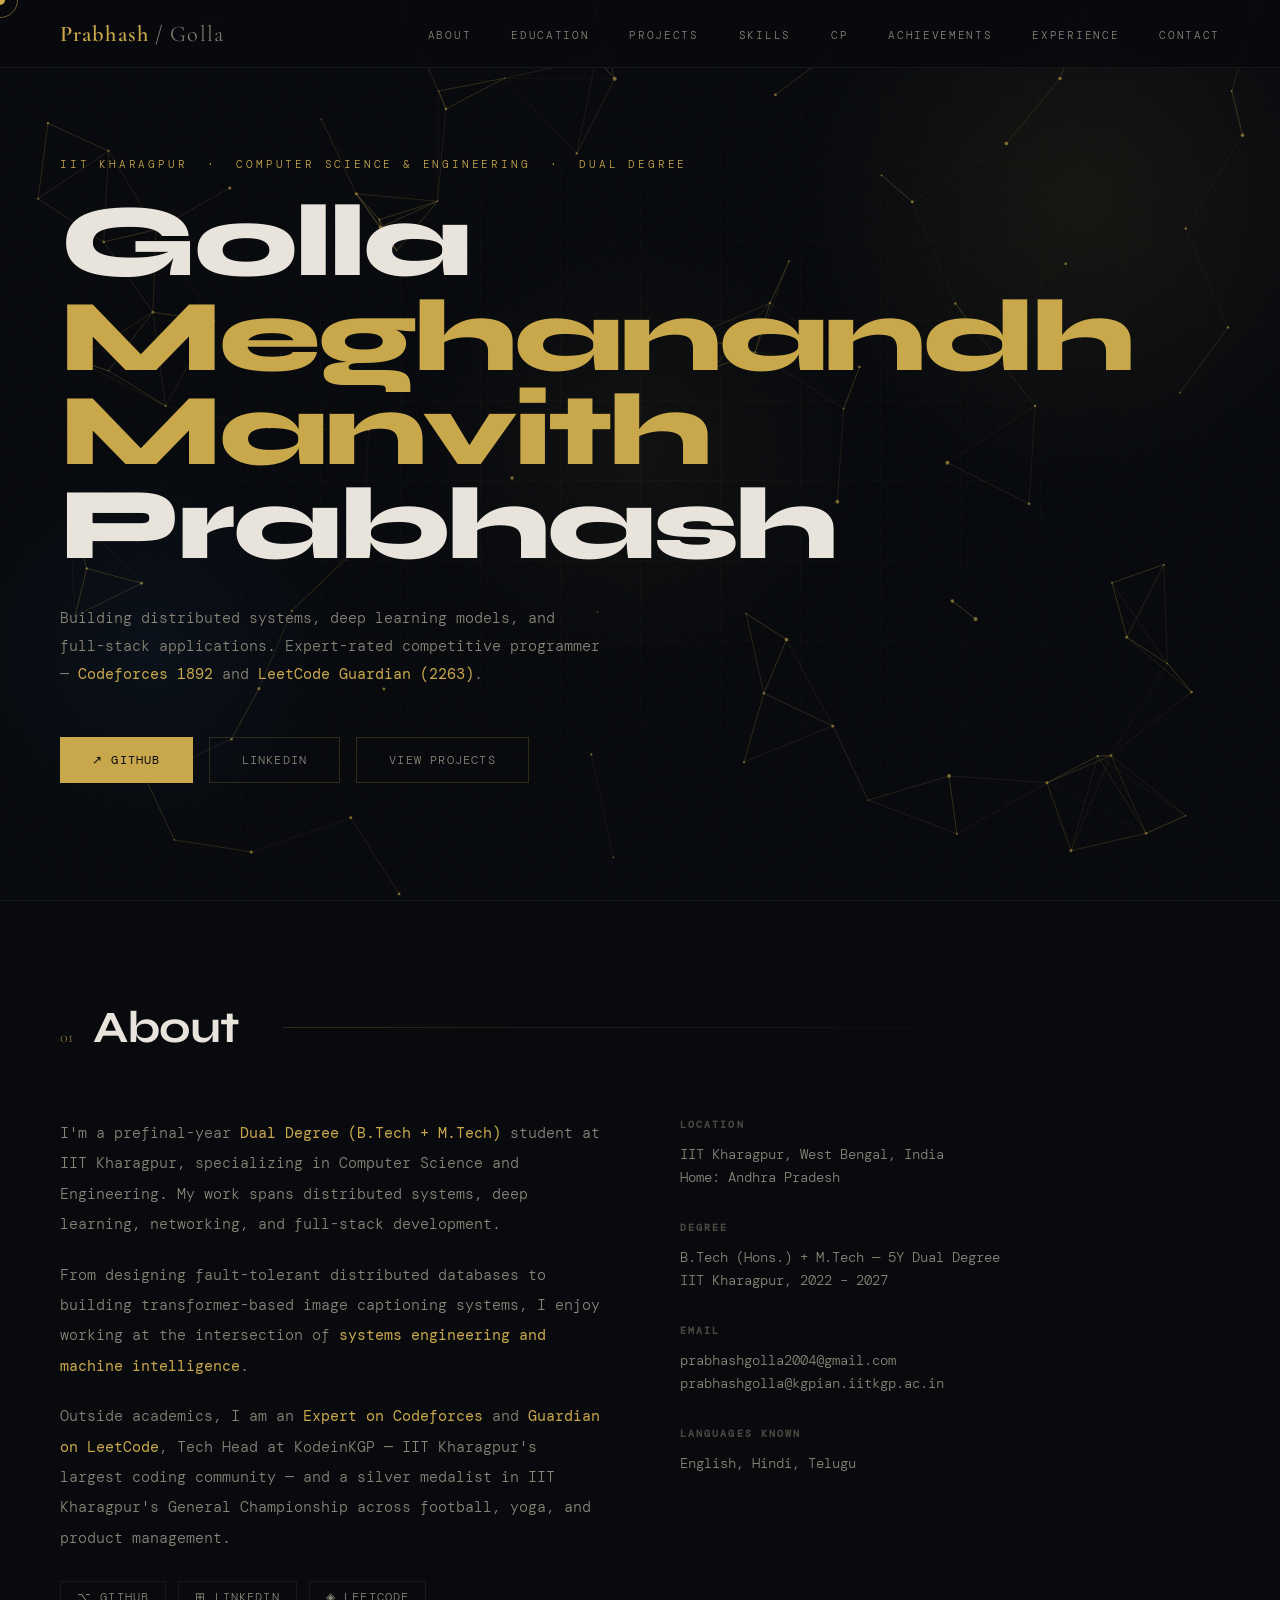
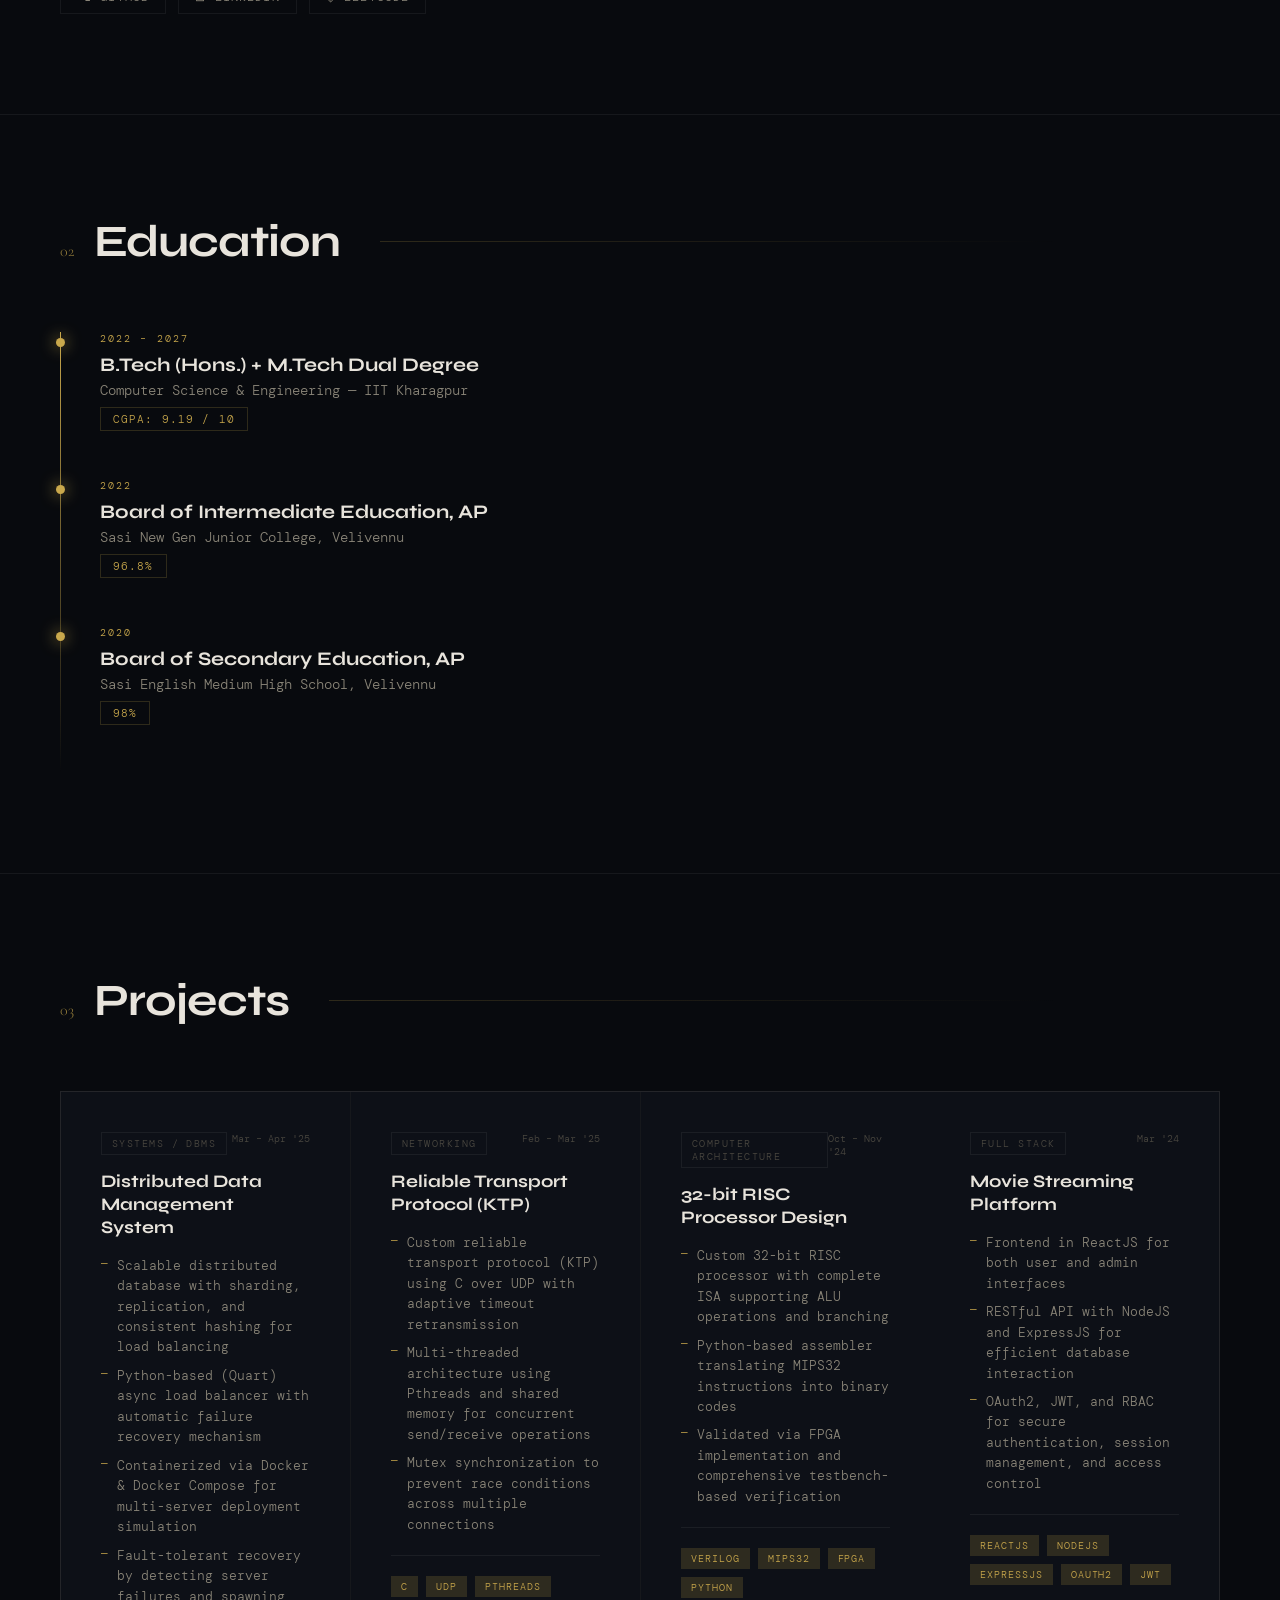
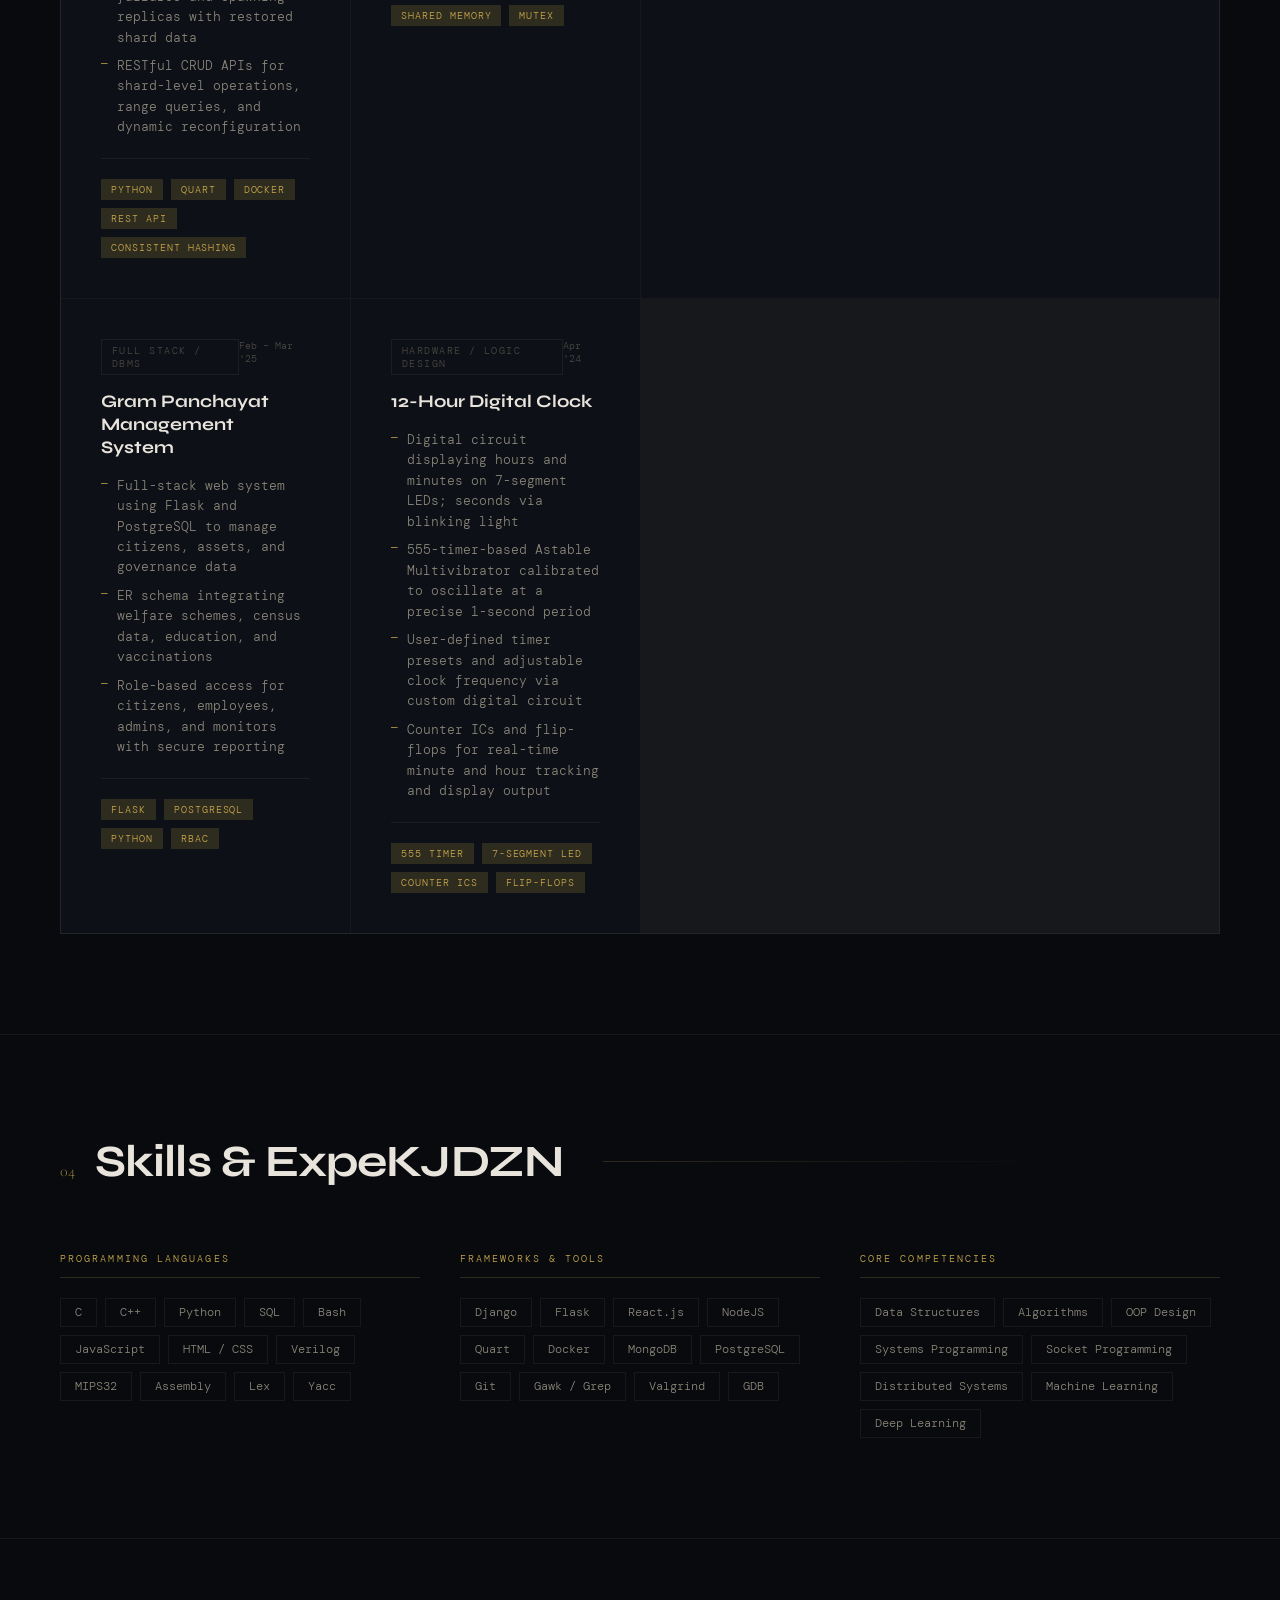
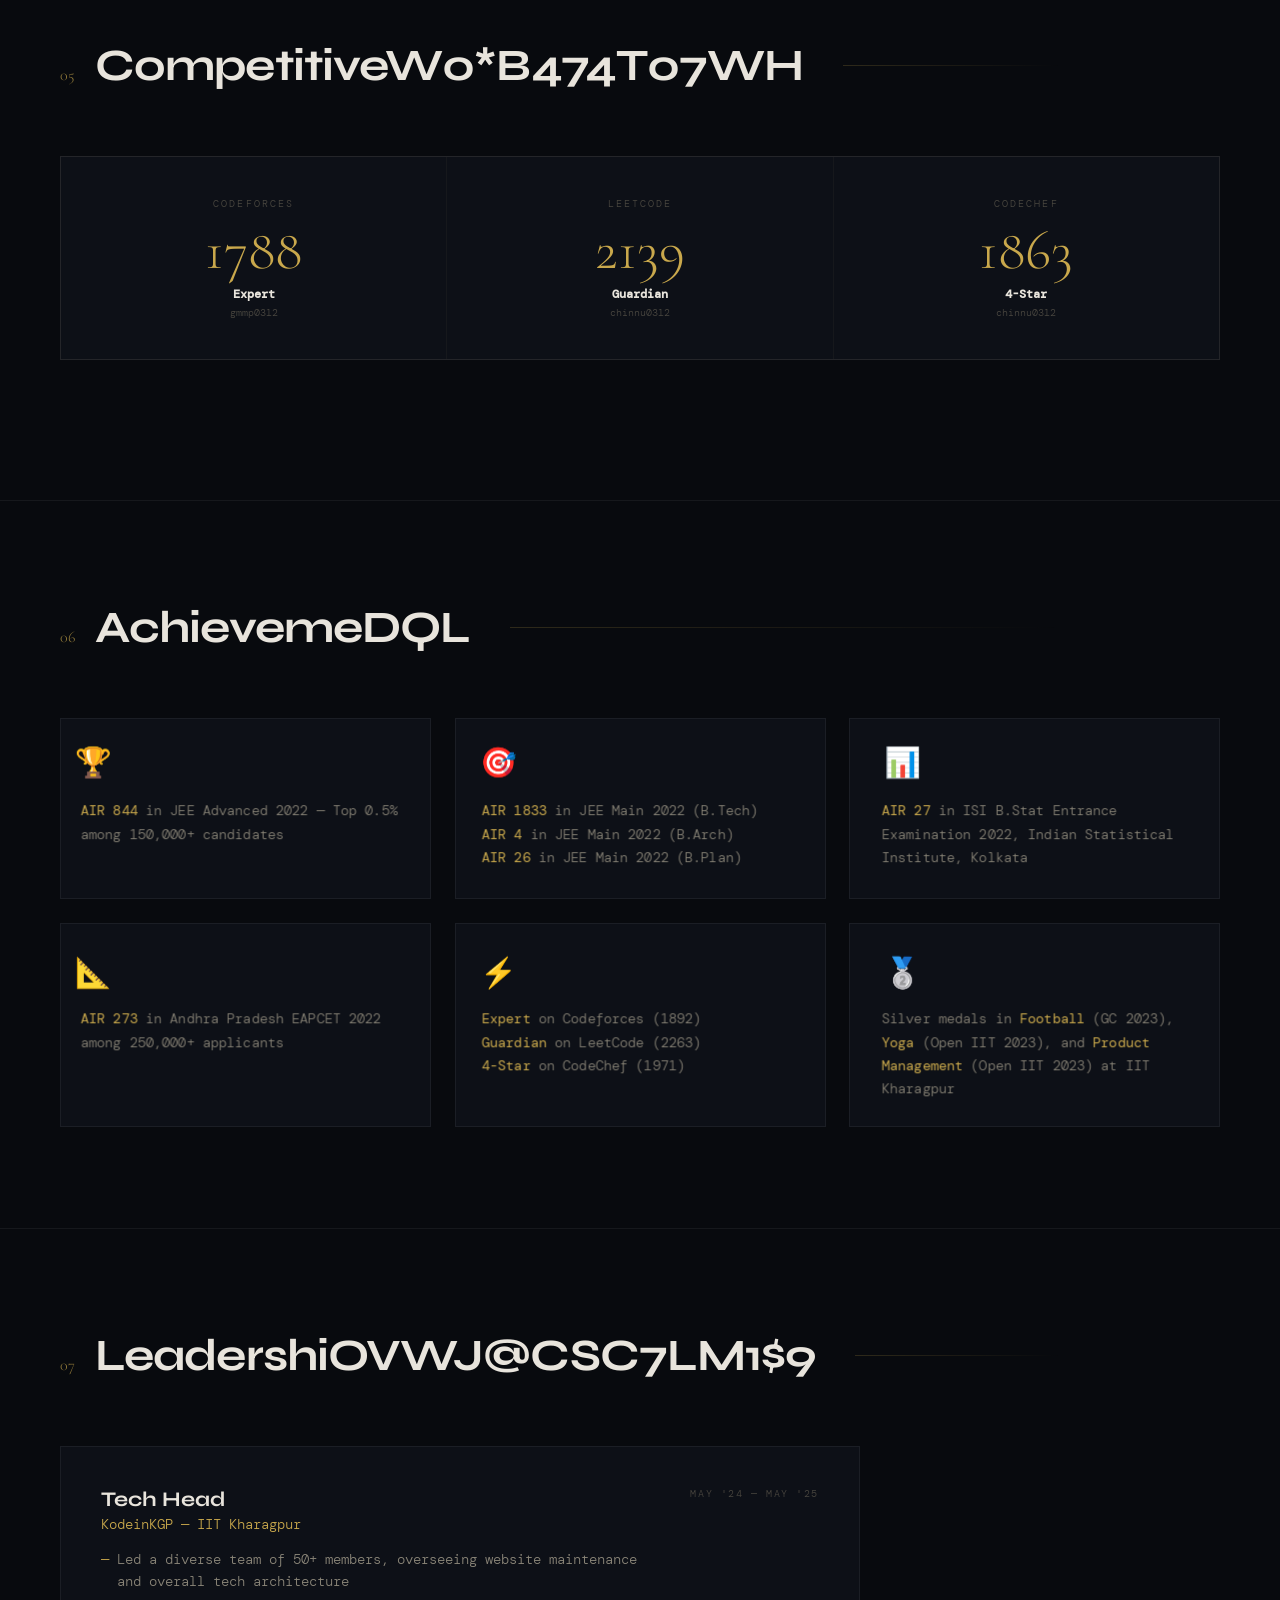
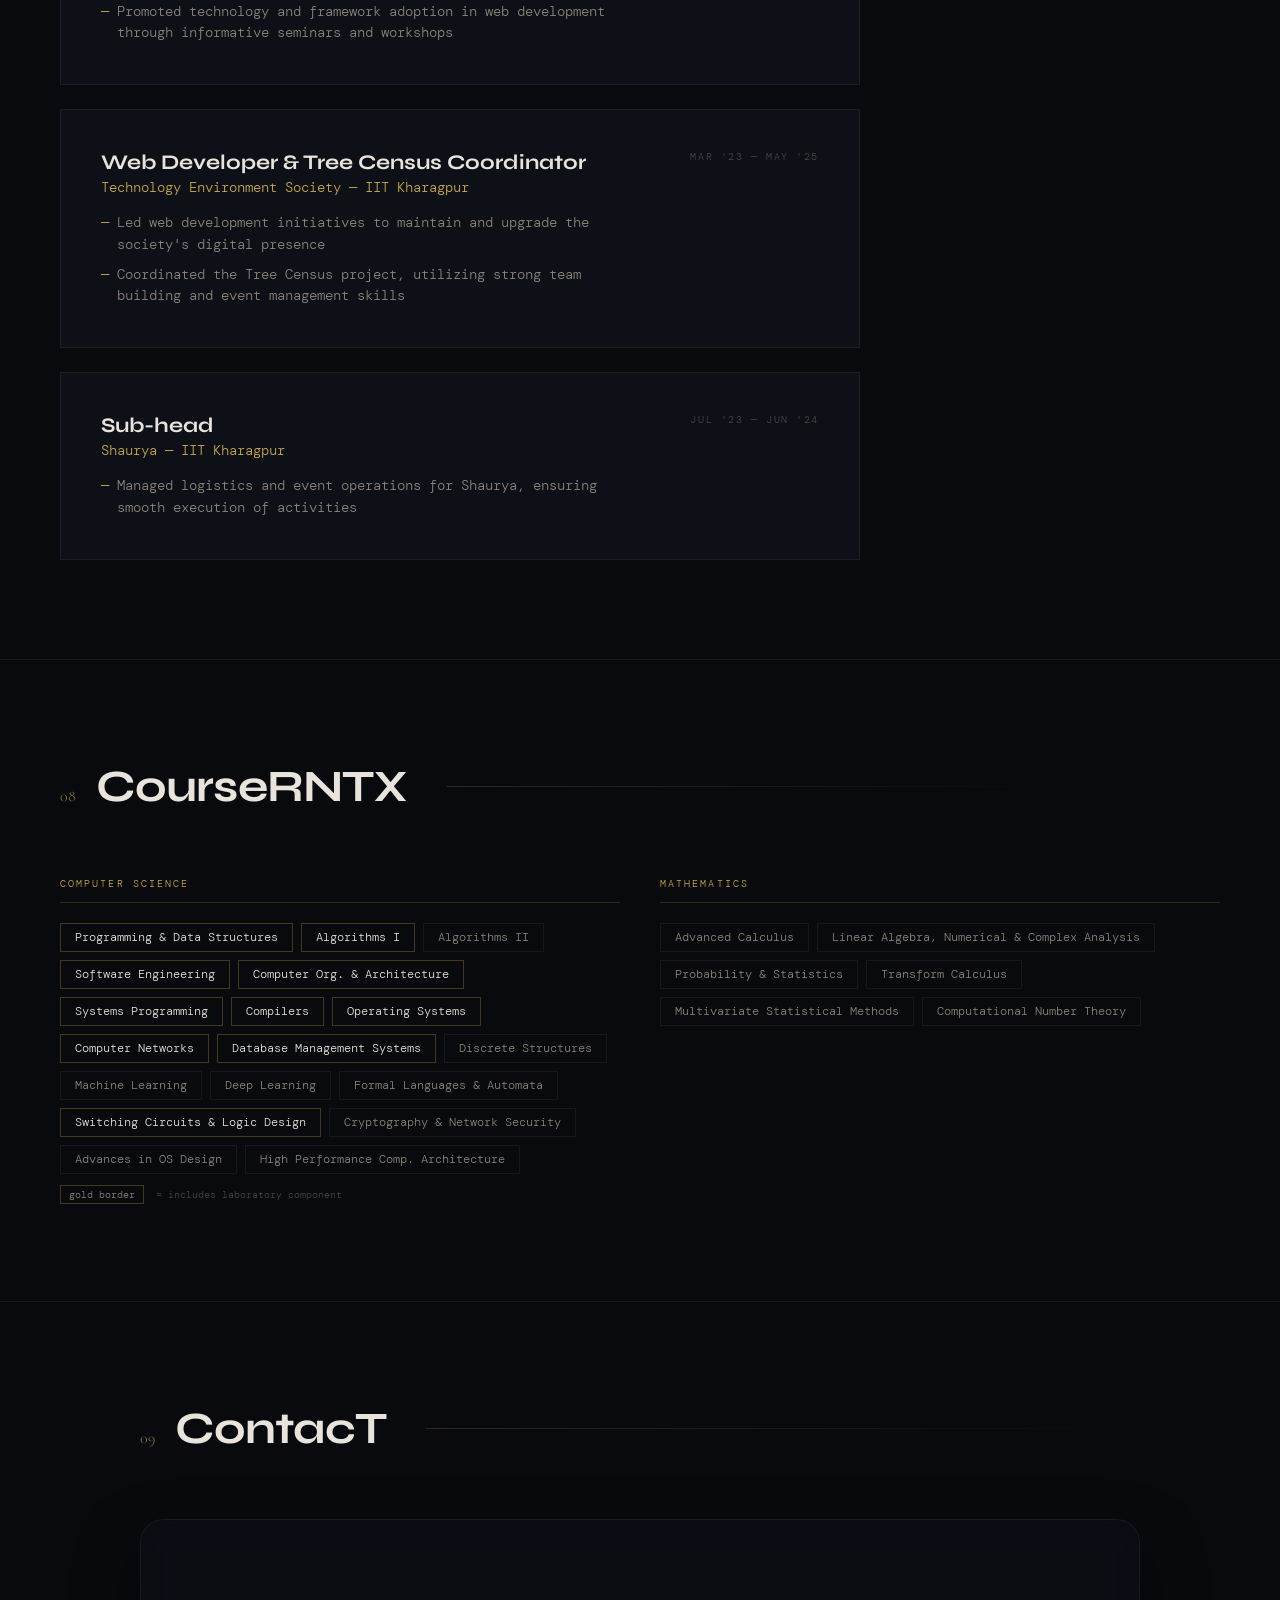
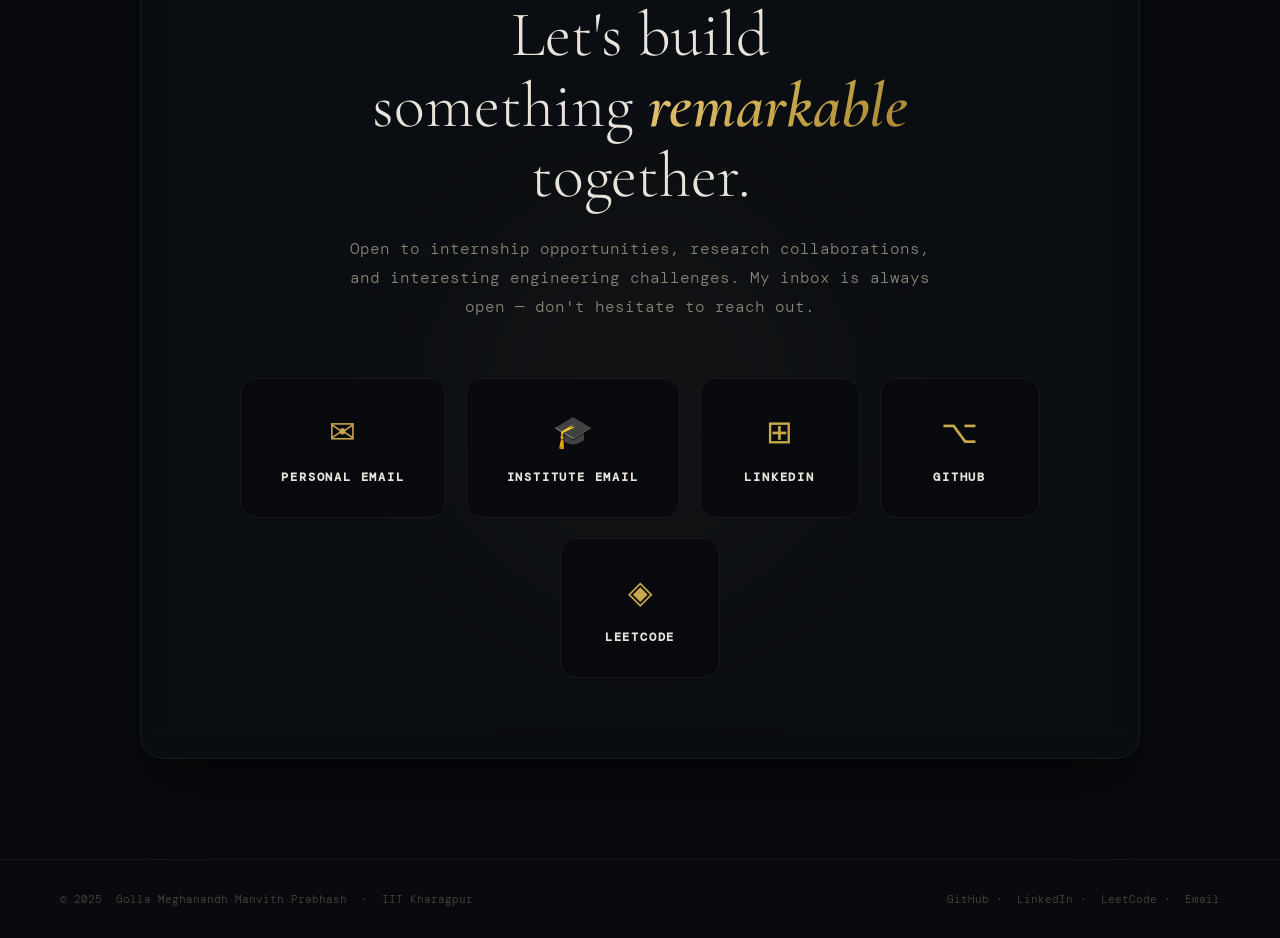
==== index.html @ d8c446eb "Added Some Features" ====
<!DOCTYPE html>
<html lang="en">
<head>
<meta charset="UTF-8">
<meta name="viewport" content="width=device-width, initial-scale=1.0">
<title>Prabhash Golla — CS Engineer | IIT Kharagpur</title>
<link rel="preconnect" href="https://fonts.googleapis.com">
<link href="https://fonts.googleapis.com/css2?family=Cormorant+Garamond:ital,wght@0,300;0,400;0,600;1,300;1,400&family=DM+Mono:wght@300;400&family=Syne:wght@400;600;700;800&display=swap" rel="stylesheet">
<link rel="stylesheet" href="style.css">
</head>
<body>
<body>

<div id="loader">
  <div class="loader-content">
    <div class="loader-spinner"></div>
    <h1 class="loader-name">Prabhash <span class="loader-slash">/</span> Golla</h1>
    <div class="loader-status">
      <span>LOADING ASSETS</span>
      <div class="loader-bar"><div class="loader-progress"></div></div>
    </div>
  </div>
</div>

<canvas id="network-canvas"></canvas>
<div class="cursor" id="cursor"></div>
<div class="cursor-ring" id="cursorRing"></div>
<div class="mouse-spotlight" id="mouseSpotlight"></div>

<nav id="navbar">
  <a href="#hero" class="nav-logo">Prabhash<span> / Golla</span></a>
  <button class="hamburger" id="hamburger" aria-label="Menu">
    <span class="hamburger-line"></span>
    <span class="hamburger-line"></span>
    <span class="hamburger-line"></span>
  </button>
  <ul class="nav-links" id="navLinks">
    <li><a href="#about">About</a></li>
    <li><a href="#education">Education</a></li>
    <li><a href="#projects">Projects</a></li>
    <li><a href="#skills">Skills</a></li>
    <li><a href="#competitive">CP</a></li>
    <li><a href="#achievements">Achievements</a></li>
    <li><a href="#experience">Experience</a></li>
    <li><a href="#contact">Contact</a></li>
  </ul>
</nav>

<section id="hero">
  <div class="hero-grid"></div>
  <div class="hero-orb"></div>
  <div class="hero-orb2"></div>
  <p class="hero-eyebrow">IIT Kharagpur &nbsp;·&nbsp; Computer Science &amp; Engineering &nbsp;·&nbsp; Dual Degree</p>
  <h2 class="hero-name">
    Golla<br>
    <span class="hl">Meghanandh Manvith</span><br>
    <span class="hp">Prabhash</span>
  </h2>
  <p class="hero-desc">
    Building distributed systems, deep learning models, and full-stack applications.
    Expert-rated competitive programmer — <strong>Codeforces 1892</strong> and
    <strong>LeetCode Guardian (2263)</strong>.
  </p>
  <div class="hero-actions">
    <a href="https://github.com/prabhash-golla" target="_blank" class="btn-primary magnetic-btn"><span>↗ GitHub</span></a>
    <a href="https://www.linkedin.com/in/golla-meghanandh-manvith-prabhash-b643b725a/" target="_blank" class="btn-ghost magnetic-btn">LinkedIn</a>
    <a href="#projects" class="btn-ghost magnetic-btn">View Projects</a>
  </div>
  </section>

<section id="about">
  <div class="section-header reveal">
    <span class="section-num">01</span>
    <h2 class="section-title">About</h2>
    <div class="section-line"></div>
  </div>
  <div class="about-grid">
    <div class="about-text reveal">
      <p>
        I'm a prefinal-year <strong>Dual Degree (B.Tech + M.Tech)</strong> student at IIT Kharagpur,
        specializing in Computer Science and Engineering. My work spans distributed systems,
        deep learning, networking, and full-stack development.
      </p>
      <p>
        From designing fault-tolerant distributed databases to building transformer-based image captioning
        systems, I enjoy working at the intersection of <strong>systems engineering and machine intelligence</strong>.
      </p>
      <p>
        Outside academics, I am an <strong>Expert on Codeforces</strong> and <strong>Guardian on LeetCode</strong>,
        Tech Head at KodeinKGP — IIT Kharagpur's largest coding community — and a silver medalist in
        IIT Kharagpur's General Championship across football, yoga, and product management.
      </p>
      <div class="social-links">
        <a href="https://github.com/prabhash-golla" target="_blank" class="social-link magnetic-btn">⌥ GitHub</a>
        <a href="https://www.linkedin.com/in/golla-meghanandh-manvith-prabhash-b643b725a/" target="_blank" class="social-link magnetic-btn">⊞ LinkedIn</a>
        <a href="https://leetcode.com/chinnu0312" target="_blank" class="social-link magnetic-btn">◈ LeetCode</a>
      </div>
    </div>
    <div class="about-details reveal d2">
      <div class="detail-group">
        <h4>Location</h4>
        <p>IIT Kharagpur, West Bengal, India</p>
        <p>Home: Andhra Pradesh</p>
      </div>
      <div class="detail-group">
        <h4>Degree</h4>
        <p>B.Tech (Hons.) + M.Tech — 5Y Dual Degree</p>
        <p>IIT Kharagpur, 2022 – 2027</p>
      </div>
      <div class="detail-group">
        <h4>Email</h4>
        <a href="mailto:prabhashgolla2004@gmail.com">prabhashgolla2004@gmail.com</a>
        <a href="mailto:prabhashgolla@kgpian.iitkgp.ac.in">prabhashgolla@kgpian.iitkgp.ac.in</a>
      </div>
      <div class="detail-group">
        <h4>Languages Known</h4>
        <p>English, Hindi, Telugu</p>
      </div>
    </div>
  </div>
</section>

<section id="education">
  <div class="section-header reveal">
    <span class="section-num">02</span>
    <h2 class="section-title">Education</h2>
    <div class="section-line"></div>
  </div>
  <div class="edu-timeline">
    <div class="edu-item reveal">
      <div class="edu-year">2022 – 2027</div>
      <div class="edu-degree">B.Tech (Hons.) + M.Tech Dual Degree</div>
      <div class="edu-inst">Computer Science &amp; Engineering — IIT Kharagpur</div>
      <span class="edu-score">CGPA: 9.19 / 10</span>
    </div>
    <div class="edu-item reveal d1">
      <div class="edu-year">2022</div>
      <div class="edu-degree">Board of Intermediate Education, AP</div>
      <div class="edu-inst">Sasi New Gen Junior College, Velivennu</div>
      <span class="edu-score">96.8%</span>
    </div>
    <div class="edu-item reveal d2">
      <div class="edu-year">2020</div>
      <div class="edu-degree">Board of Secondary Education, AP</div>
      <div class="edu-inst">Sasi English Medium High School, Velivennu</div>
      <span class="edu-score">98%</span>
    </div>
  </div>
</section>

<section id="projects">
  <div class="section-header reveal">
    <span class="section-num">03</span>
    <h2 class="section-title">Projects</h2>
    <div class="section-line"></div>
  </div>
  <div class="projects-grid">

    <div class="project-card reveal tilt-card">
      <div class="project-meta">
        <span class="project-tag">Systems / DBMS</span>
        <span class="project-date">Mar – Apr '25</span>
      </div>
      <h3 class="project-title">Distributed Data Management System</h3>
      <ul class="project-bullets">
        <li>Scalable distributed database with sharding, replication, and consistent hashing for load balancing</li>
        <li>Python-based (Quart) async load balancer with automatic failure recovery mechanism</li>
        <li>Containerized via Docker &amp; Docker Compose for multi-server deployment simulation</li>
        <li>Fault-tolerant recovery by detecting server failures and spawning replicas with restored shard data</li>
        <li>RESTful CRUD APIs for shard-level operations, range queries, and dynamic reconfiguration</li>
      </ul>
      <div class="project-techs">
        <span class="tech-tag">Python</span><span class="tech-tag">Quart</span><span class="tech-tag">Docker</span><span class="tech-tag">REST API</span><span class="tech-tag">Consistent Hashing</span>
      </div>
    </div>

    <div class="project-card reveal d1 tilt-card">
      <div class="project-meta">
        <span class="project-tag">Networking</span>
        <span class="project-date">Feb – Mar '25</span>
      </div>
      <h3 class="project-title">Reliable Transport Protocol (KTP)</h3>
      <ul class="project-bullets">
        <li>Custom reliable transport protocol (KTP) using C over UDP with adaptive timeout retransmission</li>
        <li>Multi-threaded architecture using Pthreads and shared memory for concurrent send/receive operations</li>
        <li>Mutex synchronization to prevent race conditions across multiple connections</li>
      </ul>
      <div class="project-techs">
        <span class="tech-tag">C</span><span class="tech-tag">UDP</span><span class="tech-tag">Pthreads</span><span class="tech-tag">Shared Memory</span><span class="tech-tag">Mutex</span>
      </div>
    </div>

    <div class="project-card reveal d2 tilt-card">
      <div class="project-meta">
        <span class="project-tag">Computer Architecture</span>
        <span class="project-date">Oct – Nov '24</span>
      </div>
      <h3 class="project-title">32-bit RISC Processor Design</h3>
      <ul class="project-bullets">
        <li>Custom 32-bit RISC processor with complete ISA supporting ALU operations and branching</li>
        <li>Python-based assembler translating MIPS32 instructions into binary codes</li>
        <li>Validated via FPGA implementation and comprehensive testbench-based verification</li>
      </ul>
      <div class="project-techs">
        <span class="tech-tag">Verilog</span><span class="tech-tag">MIPS32</span><span class="tech-tag">FPGA</span><span class="tech-tag">Python</span>
      </div>
    </div>

    <div class="project-card reveal tilt-card">
      <div class="project-meta">
        <span class="project-tag">Full Stack</span>
        <span class="project-date">Mar '24</span>
      </div>
      <h3 class="project-title">Movie Streaming Platform</h3>
      <ul class="project-bullets">
        <li>Frontend in ReactJS for both user and admin interfaces</li>
        <li>RESTful API with NodeJS and ExpressJS for efficient database interaction</li>
        <li>OAuth2, JWT, and RBAC for secure authentication, session management, and access control</li>
      </ul>
      <div class="project-techs">
        <span class="tech-tag">ReactJS</span><span class="tech-tag">NodeJS</span><span class="tech-tag">ExpressJS</span><span class="tech-tag">OAuth2</span><span class="tech-tag">JWT</span>
      </div>
    </div>

    <div class="project-card reveal d1 tilt-card">
      <div class="project-meta">
        <span class="project-tag">Full Stack / DBMS</span>
        <span class="project-date">Feb – Mar '25</span>
      </div>
      <h3 class="project-title">Gram Panchayat Management System</h3>
      <ul class="project-bullets">
        <li>Full-stack web system using Flask and PostgreSQL to manage citizens, assets, and governance data</li>
        <li>ER schema integrating welfare schemes, census data, education, and vaccinations</li>
        <li>Role-based access for citizens, employees, admins, and monitors with secure reporting</li>
      </ul>
      <div class="project-techs">
        <span class="tech-tag">Flask</span><span class="tech-tag">PostgreSQL</span><span class="tech-tag">Python</span><span class="tech-tag">RBAC</span>
      </div>
    </div>

    <div class="project-card reveal d2 tilt-card">
      <div class="project-meta">
        <span class="project-tag">Hardware / Logic Design</span>
        <span class="project-date">Apr '24</span>
      </div>
      <h3 class="project-title">12-Hour Digital Clock</h3>
      <ul class="project-bullets">
        <li>Digital circuit displaying hours and minutes on 7-segment LEDs; seconds via blinking light</li>
        <li>555-timer-based Astable Multivibrator calibrated to oscillate at a precise 1-second period</li>
        <li>User-defined timer presets and adjustable clock frequency via custom digital circuit</li>
        <li>Counter ICs and flip-flops for real-time minute and hour tracking and display output</li>
      </ul>
      <div class="project-techs">
        <span class="tech-tag">555 Timer</span><span class="tech-tag">7-Segment LED</span><span class="tech-tag">Counter ICs</span><span class="tech-tag">Flip-flops</span>
      </div>
    </div>

  </div>
</section>

<section id="skills">
  <div class="section-header reveal">
    <span class="section-num">04</span>
    <h2 class="section-title">Skills &amp; Expertise</h2>
    <div class="section-line"></div>
  </div>
  <div class="skills-container">
    <div class="reveal">
      <div class="skill-group-title">Programming Languages</div>
      <div class="skill-pills">
        <span class="skill-pill">C</span><span class="skill-pill">C++</span><span class="skill-pill">Python</span>
        <span class="skill-pill">SQL</span><span class="skill-pill">Bash</span><span class="skill-pill">JavaScript</span>
        <span class="skill-pill">HTML / CSS</span><span class="skill-pill">Verilog</span>
        <span class="skill-pill">MIPS32</span><span class="skill-pill">Assembly</span>
        <span class="skill-pill">Lex</span><span class="skill-pill">Yacc</span>
      </div>
    </div>
    <div class="reveal d1">
      <div class="skill-group-title">Frameworks &amp; Tools</div>
      <div class="skill-pills">
        <span class="skill-pill">Django</span><span class="skill-pill">Flask</span><span class="skill-pill">React.js</span>
        <span class="skill-pill">NodeJS</span><span class="skill-pill">Quart</span><span class="skill-pill">Docker</span>
        <span class="skill-pill">MongoDB</span><span class="skill-pill">PostgreSQL</span><span class="skill-pill">Git</span>
        <span class="skill-pill">Gawk / Grep</span><span class="skill-pill">Valgrind</span><span class="skill-pill">GDB</span>
      </div>
    </div>
    <div class="reveal d2">
      <div class="skill-group-title">Core Competencies</div>
      <div class="skill-pills">
        <span class="skill-pill">Data Structures</span><span class="skill-pill">Algorithms</span>
        <span class="skill-pill">OOP Design</span><span class="skill-pill">Systems Programming</span>
        <span class="skill-pill">Socket Programming</span><span class="skill-pill">Distributed Systems</span>
        <span class="skill-pill">Machine Learning</span><span class="skill-pill">Deep Learning</span>
      </div>
    </div>
  </div>
</section>

<section id="competitive">
  <div class="section-header reveal">
    <span class="section-num">05</span>
    <h2 class="section-title">Competitive Programming</h2>
    <div class="section-line"></div>
  </div>
  <div class="competitive-row reveal">
    <div class="competitive-card">
      <div class="competitive-platform">Codeforces</div>
      <div class="competitive-rating" id="rCF">1892</div>
      <div class="competitive-label">Expert</div>
      <div class="competitive-handle">gmmp0312</div>
    </div>
    <div class="competitive-card">
      <div class="competitive-platform">LeetCode</div>
      <div class="competitive-rating" id="rLC">2263</div>
      <div class="competitive-label">Guardian</div>
      <div class="competitive-handle">chinnu0312</div>
    </div>
    <div class="competitive-card">
      <div class="competitive-platform">CodeChef</div>
      <div class="competitive-rating" id="rCC">1971</div>
      <div class="competitive-label">4-Star</div>
      <div class="competitive-handle">chinnu0312</div>
    </div>
  </div>
</section>

<section id="achievements">
  <div class="section-header reveal">
    <span class="section-num">06</span>
    <h2 class="section-title">Achievements</h2>
    <div class="section-line"></div>
  </div>
  <div class="achievements-grid">
    <div class="achievement-card reveal tilt-card">
      <span class="achievement-icon">🏆</span>
      <div class="achievement-text"><strong>AIR 844</strong> in JEE Advanced 2022 — Top 0.5% among 150,000+ candidates</div>
    </div>
    <div class="achievement-card reveal d1 tilt-card">
      <span class="achievement-icon">🎯</span>
      <div class="achievement-text"><strong>AIR 1833</strong> in JEE Main 2022 (B.Tech) <br> <strong>AIR 4</strong> in JEE Main 2022 (B.Arch) <br> <strong>AIR 26</strong> in JEE Main 2022 (B.Plan)</div>
    </div>
    <div class="achievement-card reveal tilt-card">
      <span class="achievement-icon">📊</span>
      <div class="achievement-text"><strong>AIR 27</strong> in ISI B.Stat Entrance Examination 2022, Indian Statistical Institute, Kolkata</div>
    </div>
    <div class="achievement-card reveal d1 tilt-card">
      <span class="achievement-icon">📐</span>
      <div class="achievement-text"><strong>AIR 273</strong> in Andhra Pradesh EAPCET 2022 among 250,000+ applicants</div>
    </div>
    <div class="achievement-card reveal d2 tilt-card">
      <span class="achievement-icon">⚡</span>
      <div class="achievement-text">
        <strong>Expert</strong> on Codeforces (1892) <br>
        <strong>Guardian</strong> on LeetCode (2263) <br>
        <strong>4-Star</strong> on CodeChef (1971)
      </div>
    </div>
    <div class="achievement-card reveal d1 tilt-card">
      <span class="achievement-icon">🥈</span>
      <div class="achievement-text">
        Silver medals in <strong>Football</strong> (GC 2023),
        <strong>Yoga</strong> (Open IIT 2023), and
        <strong>Product Management</strong> (Open IIT 2023) at IIT Kharagpur
      </div>
    </div>
  </div>
</section>

<section id="experience">
  <div class="section-header reveal">
    <span class="section-num">07</span>
    <h2 class="section-title">Leadership &amp; Experience</h2>
    <div class="section-line"></div>
  </div>
  
  <div class="positions-grid">
    <div class="position-card reveal tilt-card">
      <div>
        <div class="position-role">Tech Head</div>
        <div class="position-org">KodeinKGP — IIT Kharagpur</div>
        <ul class="position-bullets">
          <li>Led a diverse team of 50+ members, overseeing website maintenance and overall tech architecture</li>
          <li>Promoted technology and framework adoption in web development through informative seminars and workshops</li>
        </ul>
      </div>
      <div class="position-duration">May '24 — May '25</div>
    </div>

    <div class="position-card reveal d1 tilt-card">
      <div>
        <div class="position-role">Web Developer &amp; Tree Census Coordinator</div>
        <div class="position-org">Technology Environment Society — IIT Kharagpur</div>
        <ul class="position-bullets">
          <li>Led web development initiatives to maintain and upgrade the society's digital presence</li>
          <li>Coordinated the Tree Census project, utilizing strong team building and event management skills</li>
        </ul>
      </div>
      <div class="position-duration">Mar '23 — May '25</div>
    </div>

    <div class="position-card reveal d2 tilt-card">
      <div>
        <div class="position-role">Sub-head</div>
        <div class="position-org">Shaurya — IIT Kharagpur</div>
        <ul class="position-bullets">
          <li>Managed logistics and event operations for Shaurya, ensuring smooth execution of activities</li>
        </ul>
      </div>
      <div class="position-duration">Jul '23 — Jun '24</div>
    </div>
  </div>
</section>

<section id="coursework">
  <div class="section-header reveal">
    <span class="section-num">08</span>
    <h2 class="section-title">Coursework</h2>
    <div class="section-line"></div>
  </div>
  <div class="courses-grid">
    <div class="reveal">
      <div class="course-group-title">Computer Science</div>
      <div class="course-pills">
        <span class="course-pill lab">Programming &amp; Data Structures</span>
        <span class="course-pill lab">Algorithms I</span>
        <span class="course-pill">Algorithms II</span>
        <span class="course-pill lab">Software Engineering</span>
        <span class="course-pill lab">Computer Org. &amp; Architecture</span>
        <span class="course-pill lab">Systems Programming</span>
        <span class="course-pill lab">Compilers</span>
        <span class="course-pill lab">Operating Systems</span>
        <span class="course-pill lab">Computer Networks</span>
        <span class="course-pill lab">Database Management Systems</span>
        <span class="course-pill">Discrete Structures</span>
        <span class="course-pill">Machine Learning</span>
        <span class="course-pill">Deep Learning</span>
        <span class="course-pill">Formal Languages &amp; Automata</span>
        <span class="course-pill lab">Switching Circuits &amp; Logic Design</span>
        <span class="course-pill">Cryptography &amp; Network Security</span>
        <span class="course-pill">Advances in OS Design</span>
        <span class="course-pill">High Performance Comp. Architecture</span>
      </div>
      <p style="font-size:0.62rem;color:var(--text-muted);margin-top:14px;">
        <span style="border:1px solid rgba(201,168,76,0.3);padding:2px 8px;color:var(--text-dim);">gold border</span>
        &nbsp;= includes laboratory component
      </p>
    </div>
    <div class="reveal d2">
      <div class="course-group-title">Mathematics</div>
      <div class="course-pills">
        <span class="course-pill">Advanced Calculus</span>
        <span class="course-pill">Linear Algebra, Numerical &amp; Complex Analysis</span>
        <span class="course-pill">Probability &amp; Statistics</span>
        <span class="course-pill">Transform Calculus</span>
        <span class="course-pill">Multivariate Statistical Methods</span>
        <span class="course-pill">Computational Number Theory</span>
      </div>
    </div>
  </div>
</section>
</section>

<section id="contact">
  <div class="contact-glow"></div>
  
  <div class="section-header reveal">
    <span class="section-num">09</span>
    <h2 class="section-title">Contact</h2>
    <div class="section-line"></div>
  </div>
  
  <div class="contact-glass-card reveal">
    <div class="contact-content">
      <h3 class="contact-headline">
        Let's build<br>something <span class="text-gradient">remarkable</span><br>together.
      </h3>
      <p class="contact-sub">
        Open to internship opportunities, research collaborations, and interesting engineering challenges. My inbox is always open — don't hesitate to reach out.
      </p>
    </div>
    
    <div class="contact-grid">
      <a href="mailto:prabhashgolla2004@gmail.com" class="contact-box magnetic-btn">
        <div class="box-icon">✉</div>
        <div class="box-label">Personal Email</div>
      </a>
      <a href="mailto:prabhashgolla@kgpian.iitkgp.ac.in" class="contact-box magnetic-btn">
        <div class="box-icon">🎓</div>
        <div class="box-label">Institute Email</div>
      </a>
      <a href="https://www.linkedin.com/in/golla-meghanandh-manvith-prabhash-b643b725a/" target="_blank" class="contact-box magnetic-btn">
        <div class="box-icon">⊞</div>
        <div class="box-label">LinkedIn</div>
      </a>
      <a href="https://github.com/prabhash-golla" target="_blank" class="contact-box magnetic-btn">
        <div class="box-icon">⌥</div>
        <div class="box-label">GitHub</div>
      </a>
      <a href="https://leetcode.com/chinnu0312" target="_blank" class="contact-box magnetic-btn">
        <div class="box-icon">◈</div>
        <div class="box-label">LeetCode</div>
      </a>
    </div>
  </div>
</section>

<footer>
  <p>© 2025 &nbsp;Golla Meghanandh Manvith Prabhash &nbsp;·&nbsp; IIT Kharagpur</p>
  <p>
    <a href="https://github.com/prabhash-golla" target="_blank">GitHub</a>&nbsp;·&nbsp;
    <a href="https://www.linkedin.com/in/golla-meghanandh-manvith-prabhash-b643b725a/" target="_blank">LinkedIn</a>&nbsp;·&nbsp;
    <a href="https://leetcode.com/chinnu0312" target="_blank">LeetCode</a>&nbsp;·&nbsp;
    <a href="mailto:prabhashgolla2004@gmail.com">Email</a>
  </p>
</footer>

<script src="script.js"></script>
</body>
</html>
---- style.css ----
:root {
  --bg: #080a0e;
  --bg2: #0d1017;
  --bg3: #131720;
  --gold: #c9a84c;
  --gold-light: #e8c97a;
  --gold-dim: rgba(201,168,76,0.18);
  --text: #e8e4dc;
  --text-dim: #8a8578;
  --text-muted: #4a4740;
  --border: rgba(201,168,76,0.2);
  --border-dim: rgba(255,255,255,0.06);
}

* { margin: 0; padding: 0; box-sizing: border-box; }
html { scroll-behavior: smooth; }
body {
  background: var(--bg); color: var(--text);
  font-family: 'DM Mono', monospace; font-weight: 300;
  overflow-x: hidden; cursor: none;
}

/* SPOTLIGHT & CURSOR */
.mouse-spotlight {
  position: fixed; inset: 0; pointer-events: none; z-index: 1;
  background: radial-gradient(
    600px circle at var(--mouse-x, 50vw) var(--mouse-y, 50vh),
    rgba(201, 168, 76, 0.05), 
    transparent 40%
  );
  will-change: background;
}
.cursor {
  position: fixed; width: 10px; height: 10px; background: var(--gold);
  border-radius: 50%; pointer-events: none; z-index: 9999;
  transition: transform 0.15s ease; transform: translate(-50%,-50%);
}
.cursor-ring {
  position: fixed; width: 36px; height: 36px;
  border: 1px solid rgba(201,168,76,0.5); border-radius: 50%;
  pointer-events: none; z-index: 9998;
  transition: transform 0.35s ease, width 0.3s, height 0.3s;
  transform: translate(-50%,-50%);
}
body.hovering .cursor { transform: translate(-50%,-50%) scale(2.5); background: var(--gold-light); }
body.hovering .cursor-ring { width: 54px; height: 54px; border-color: var(--gold); }

/* NOISE OVERLAY */
body::before {
  content: ''; position: fixed; inset: 0; pointer-events: none; z-index: 2; opacity: 0.35;
  background-image: url("data:image/svg+xml,%3Csvg viewBox='0 0 256 256' xmlns='http://www.w3.org/2000/svg'%3E%3Cfilter id='n'%3E%3CfeTurbulence type='fractalNoise' baseFrequency='0.9' numOctaves='4' stitchTiles='stitch'/%3E%3C/filter%3E%3Crect width='100%25' height='100%25' filter='url(%23n)' opacity='0.04'/%3E%3C/svg%3E");
}

/* NAV */
nav {
  position: fixed; top: 0; left: 0; right: 0; z-index: 100;
  display: flex; align-items: center; justify-content: space-between;
  padding: 20px 60px;
  background: rgba(8,10,14,0.88); backdrop-filter: blur(20px);
  border-bottom: 1px solid var(--border-dim); transition: padding 0.3s;
}
nav.scrolled { padding: 14px 60px; }
.nav-logo {
  font-family: 'Cormorant Garamond', serif; font-size: 1.4rem;
  font-weight: 600; color: var(--gold); letter-spacing: 0.05em; text-decoration: none;
}
.nav-logo span { color: var(--text-dim); font-weight: 300; }
.nav-links { display: flex; gap: 40px; list-style: none; }
.nav-links a {
  font-size: 0.7rem; letter-spacing: 0.15em; text-transform: uppercase;
  color: var(--text-dim); text-decoration: none; transition: color 0.2s; position: relative;
}
.nav-links a::after {
  content: ''; position: absolute; bottom: -4px; left: 0;
  width: 0; height: 1px; background: var(--gold); transition: width 0.3s;
}
.nav-links a:hover { color: var(--gold); }
.nav-links a:hover::after { width: 100%; }
.nav-cta {
  font-size: 0.7rem; letter-spacing: 0.12em; text-transform: uppercase;
  color: var(--bg); background: var(--gold); padding: 8px 20px;
  text-decoration: none; transition: background 0.2s, transform 0.2s; display: inline-block;
}
.nav-cta:hover { background: var(--gold-light); }
.hamburger { display: none; background: none; border: none; cursor: pointer; padding: 4px; }
.hamburger-line { display: block; width: 22px; height: 1px; background: var(--text); margin: 5px 0; }

/* HERO */
#hero {
  min-height: 100vh; display: flex; flex-direction: column; justify-content: center;
  padding: 120px 60px 80px; position: relative; overflow: hidden;
}
.hero-grid {
  position: absolute; inset: 0; z-index: 0;
  background-image:
    linear-gradient(rgba(201,168,76,0.04) 1px, transparent 1px),
    linear-gradient(90deg, rgba(201,168,76,0.04) 1px, transparent 1px);
  background-size: 80px 80px;
  mask-image: radial-gradient(ellipse 80% 80% at 50% 50%, black, transparent);
}
.hero-orb {
  position: absolute; width: 600px; height: 600px; z-index: 0;
  background: radial-gradient(circle, rgba(201,168,76,0.08) 0%, transparent 70%);
  top: -100px; right: -100px; animation: pulse 6s ease-in-out infinite;
}
.hero-orb2 {
  position: absolute; width: 400px; height: 400px; z-index: 0;
  background: radial-gradient(circle, rgba(74,158,255,0.05) 0%, transparent 70%);
  bottom: 50px; left: -50px; animation: pulse 8s ease-in-out infinite reverse;
}
@keyframes pulse { 0%,100%{opacity:1;transform:scale(1)} 50%{opacity:0.6;transform:scale(1.1)} }

.hero-eyebrow, .hero-name, .hero-desc, .hero-actions, .hero-stats { position: relative; z-index: 3; }
.hero-eyebrow {
  font-size: 0.7rem; letter-spacing: 0.25em; text-transform: uppercase;
  color: var(--gold); margin-bottom: 24px;
  opacity: 0; animation: fadeUp 0.8s 0.2s forwards;
}
.hero-name {
  font-family: 'Syne', sans-serif; font-size: clamp(3rem, 8vw, 7rem);
  font-weight: 800; line-height: 0.92; letter-spacing: -0.03em;
  color: var(--text); margin-bottom: 32px;
  opacity: 0; animation: fadeUp 0.8s 0.4s forwards;
}
.hero-name .hl { color: var(--gold); }
.hero-desc {
  max-width: 540px; font-size: 0.95rem; line-height: 1.85;
  color: var(--text-dim); margin-bottom: 48px;
  opacity: 0; animation: fadeUp 0.8s 0.6s forwards;
}
.hero-desc strong { color: var(--gold); font-weight: 400; }
.hero-actions {
  display: flex; gap: 16px; flex-wrap: wrap;
  opacity: 0; animation: fadeUp 0.8s 0.8s forwards;
}

/* BUTTONS */
.magnetic-btn { display: inline-block; transition: transform 0.2s cubic-bezier(0.25, 1, 0.5, 1); }
.btn-primary {
  display: inline-flex; align-items: center; gap: 10px;
  background: var(--gold); color: var(--bg); padding: 14px 32px;
  font-family: 'DM Mono', monospace; font-size: 0.75rem;
  letter-spacing: 0.1em; text-transform: uppercase; text-decoration: none;
  font-weight: 400; position: relative; overflow: hidden;
}
.btn-primary::before {
  content: ''; position: absolute; inset: 0; background: var(--gold-light);
  transform: translateX(-101%); transition: transform 0.3s ease;
}
.btn-primary:hover::before { transform: translateX(0); }
.btn-primary span { position: relative; z-index: 1; }
.btn-ghost {
  display: inline-flex; align-items: center; gap: 10px;
  border: 1px solid var(--border); color: var(--text-dim); padding: 14px 32px;
  font-family: 'DM Mono', monospace; font-size: 0.75rem;
  letter-spacing: 0.1em; text-transform: uppercase; text-decoration: none; 
}
.btn-ghost:hover { border-color: var(--gold); color: var(--gold); }

.hero-stats {
  display: flex; gap: 60px; margin-top: 80px; padding-top: 40px;
  border-top: 1px solid var(--border-dim);
  opacity: 0; animation: fadeUp 0.8s 1s forwards;
}
.stat-num {
  font-family: 'Cormorant Garamond', serif; font-size: 2.8rem;
  font-weight: 600; color: var(--gold); line-height: 1;
}
.stat-label { font-size: 0.65rem; letter-spacing: 0.12em; text-transform: uppercase; color: var(--text-muted); margin-top: 6px; }
@keyframes fadeUp { from{opacity:0;transform:translateY(30px)} to{opacity:1;transform:translateY(0)} }

/* SECTIONS */
section { padding: 100px 60px; position: relative; z-index: 3; }
section + section { border-top: 1px solid var(--border-dim); }
.section-header { display: flex; align-items: baseline; gap: 20px; margin-bottom: 64px; }
.section-num { font-family: 'Cormorant Garamond', serif; font-size: 1rem; color: var(--gold); opacity: 0.7; }
.section-title { font-family: 'Syne', sans-serif; font-size: clamp(1.8rem,3.5vw,2.8rem); font-weight: 700; letter-spacing: -0.02em; min-width: 150px; }
.section-line { flex:1; height:1px; background: linear-gradient(90deg, var(--border), transparent); margin-left:20px; align-self:center; }

/* ABOUT */
.about-grid { display: grid; grid-template-columns: 1fr 1fr; gap: 80px; align-items: start; }
.about-text p { font-size: 0.95rem; line-height: 2; color: var(--text-dim); margin-bottom: 20px; }
.about-text p strong { color: var(--gold); font-weight: 400; }
.about-details { display: flex; flex-direction: column; gap: 32px; }
.detail-group h4 { font-size: 0.65rem; letter-spacing: 0.2em; text-transform: uppercase; color: var(--text-muted); margin-bottom: 12px; }
.detail-group p, .detail-group a { font-size: 0.9rem; color: var(--text-dim); text-decoration: none; line-height: 1.6; display: block; }
.detail-group a:hover { color: var(--gold); }
.social-links { display: flex; gap: 12px; flex-wrap: wrap; margin-top: 28px; }
.social-link {
  display: inline-flex; align-items: center; gap: 8px; font-size: 0.72rem;
  letter-spacing: 0.1em; text-transform: uppercase; color: var(--text-dim);
  text-decoration: none; border: 1px solid var(--border-dim); padding: 8px 16px;
}
.social-link:hover { border-color: var(--gold); color: var(--gold); }

/* EDUCATION */
.edu-timeline { position: relative; }
.edu-timeline::before {
  content: ''; position: absolute; left: 0; top: 0; bottom: 0; width: 1px;
  background: linear-gradient(180deg, var(--gold), transparent);
}
.edu-item { padding-left: 40px; padding-bottom: 48px; position: relative; }
.edu-item::before {
  content: ''; position: absolute; left: -4px; top: 6px;
  width: 9px; height: 9px; border-radius: 50%;
  background: var(--gold); box-shadow: 0 0 16px var(--gold);
}
.edu-year { font-size: 0.65rem; letter-spacing: 0.2em; text-transform: uppercase; color: var(--gold); margin-bottom: 8px; }
.edu-degree { font-family: 'Syne', sans-serif; font-size: 1.2rem; font-weight: 700; margin-bottom: 6px; }
.edu-inst { font-size: 0.85rem; color: var(--text-dim); margin-bottom: 8px; }
.edu-score { display: inline-block; font-size: 0.7rem; letter-spacing: 0.1em; color: var(--gold); border: 1px solid var(--border); padding: 4px 12px; }

/* 3D TILT CARDS */
.tilt-card {
  transform-style: preserve-3d;
  transition: transform 0.1s ease-out, background 0.3s;
  will-change: transform;
}

/* PROJECTS */
.projects-grid {
  display: grid; grid-template-columns: repeat(auto-fill, minmax(400px, 1fr));
  gap: 1px; background: var(--border-dim); border: 1px solid var(--border-dim);
  perspective: 1000px;
}
.project-card { background: var(--bg2); padding: 40px; position: relative; overflow: hidden; }
.project-card::before {
  content: ''; position: absolute; top: 0; left: 0; right: 0; height: 2px;
  background: linear-gradient(90deg, var(--gold), transparent);
  transform: scaleX(0); transform-origin: left; transition: transform 0.4s;
}
.project-card:hover { background: var(--bg3); z-index: 10; box-shadow: 0 20px 40px rgba(0,0,0,0.5); border: 1px solid var(--border); }
.project-card:hover::before { transform: scaleX(1); }
.project-meta { display: flex; justify-content: space-between; align-items: flex-start; margin-bottom: 16px; transform: translateZ(20px); }
.project-tag { font-size: 0.6rem; letter-spacing: 0.15em; text-transform: uppercase; color: var(--text-muted); border: 1px solid var(--border-dim); padding: 4px 10px; }
.project-date { font-size: 0.65rem; color: var(--text-muted); }
.project-title { font-family: 'Syne', sans-serif; font-size: 1.1rem; font-weight: 700; margin-bottom: 16px; line-height: 1.3; transform: translateZ(30px); }
.project-bullets { list-style: none; display: flex; flex-direction: column; gap: 8px; transform: translateZ(20px); }
.project-bullets li { font-size: 0.8rem; line-height: 1.6; color: var(--text-dim); padding-left: 16px; position: relative; }
.project-bullets li::before { content: '—'; position: absolute; left: 0; color: var(--gold); font-size: 0.7rem; }
.project-techs { display: flex; flex-wrap: wrap; gap: 8px; margin-top: 20px; padding-top: 20px; border-top: 1px solid var(--border-dim); transform: translateZ(20px); }
.tech-tag { font-size: 0.6rem; letter-spacing: 0.1em; text-transform: uppercase; color: var(--gold); background: var(--gold-dim); padding: 4px 10px; }

/* SKILLS */
.skills-container { display: grid; grid-template-columns: repeat(3,1fr); gap: 40px; }
.skill-group-title { font-size: 0.65rem; letter-spacing: 0.2em; text-transform: uppercase; color: var(--gold); margin-bottom: 20px; padding-bottom: 12px; border-bottom: 1px solid var(--border); }
.skill-pills { display: flex; flex-wrap: wrap; gap: 8px; }
.skill-pill {
  font-size: 0.72rem; color: var(--text-dim); border: 1px solid var(--border-dim);
  padding: 6px 14px; transition: all 0.2s; cursor: default;
}
.skill-pill:hover { border-color: var(--gold); color: var(--gold); background: var(--gold-dim); }

/* COMPETITIVE */
.competitive-row {
  /* Updated from 4 columns to 3 */
  display: grid; grid-template-columns: repeat(3,1fr);
  gap: 1px; background: var(--border-dim); border: 1px solid var(--border-dim); margin-bottom: 40px;
}
.competitive-card { background: var(--bg2); padding: 40px; text-align: center; transition: background 0.3s; }
.competitive-card:hover { background: var(--bg3); }
.competitive-platform { font-size: 0.65rem; letter-spacing: 0.2em; text-transform: uppercase; color: var(--text-muted); margin-bottom: 12px; }
.competitive-rating { font-family: 'Cormorant Garamond', serif; font-size: 3.5rem; color: var(--gold); line-height: 1; margin-bottom: 8px; }
.competitive-label { font-size: 0.75rem; font-weight: 600; color: var(--text); margin-bottom: 4px; }
.competitive-handle { font-size: 0.65rem; color: var(--text-muted); margin-top: 4px; }

/* ACHIEVEMENTS */
.achievements-grid { display: grid; grid-template-columns: repeat(auto-fill, minmax(400px,1fr)); gap: 24px; perspective: 1000px; }
.achievement-card {
  background: var(--bg2); border: 1px solid var(--border-dim); padding: 28px;
}
.achievement-card:hover { border-color: var(--border); z-index: 10; box-shadow: 0 10px 20px rgba(0,0,0,0.3); }
.achievement-icon { font-size: 1.8rem; margin-bottom: 16px; display: block; transform: translateZ(25px); }
.achievement-text { font-size: 0.85rem; line-height: 1.7; color: var(--text-dim); transform: translateZ(15px); }
.achievement-text strong { color: var(--gold); font-weight: 400; }

/* LEADERSHIP & EXPERIENCE */
.positions-grid {
  display: flex;
  flex-direction: column;
  gap: 24px;
}
.position-card {
  background: var(--bg2); border: 1px solid var(--border-dim); padding: 40px;
  display: grid; grid-template-columns: 1fr auto; gap: 40px; align-items: start;
  max-width: 800px; 
}
.position-card:hover { border-color: var(--border); z-index: 10; box-shadow: 0 10px 20px rgba(0,0,0,0.3); }
.position-role { font-family: 'Syne', sans-serif; font-size: 1.3rem; font-weight: 700; margin-bottom: 4px; transform: translateZ(20px); }
.position-org { font-size: 0.85rem; color: var(--gold); margin-bottom: 16px; transform: translateZ(15px); }
.position-duration { font-size: 0.65rem; letter-spacing: 0.15em; text-transform: uppercase; color: var(--text-muted); white-space: nowrap; transform: translateZ(10px); }
.position-bullets { list-style: none; display: flex; flex-direction: column; gap: 8px; transform: translateZ(15px); }
.position-bullets li { font-size: 0.85rem; color: var(--text-dim); line-height: 1.6; padding-left: 16px; position: relative; }
.position-bullets li::before { content: '—'; position: absolute; left: 0; color: var(--gold); }

/* COURSEWORK */
.courses-grid { display: grid; grid-template-columns: 1fr 1fr; gap: 40px; }
.course-group-title { font-size: 0.65rem; letter-spacing: 0.2em; text-transform: uppercase; color: var(--gold); margin-bottom: 20px; padding-bottom: 12px; border-bottom: 1px solid var(--border); }
.course-pills { display: flex; flex-wrap: wrap; gap: 8px; }
.course-pill { font-size: 0.72rem; color: var(--text-dim); border: 1px solid var(--border-dim); padding: 6px 14px; transition: all 0.2s; }
.course-pill.lab { border-color: rgba(201,168,76,0.3); color: var(--text); }
.course-pill:hover { border-color: var(--gold); color: var(--gold); }



/* FOOTER */
footer {
  padding: 32px 60px; border-top: 1px solid var(--border-dim);
  display: flex; justify-content: space-between; align-items: center; z-index: 3; position: relative;
}
footer p { font-size: 0.7rem; color: var(--text-muted); }
footer a { color: var(--text-muted); text-decoration: none; }
footer a:hover { color: var(--gold); }

/* REVEAL ANIMATIONS */
.reveal { opacity: 0; transform: translateY(40px); transition: opacity 0.7s ease, transform 0.7s ease; }
.reveal.visible { opacity: 1; transform: translateY(0); }
.d1 { transition-delay: 0.1s; }
.d2 { transition-delay: 0.2s; }
.d3 { transition-delay: 0.3s; }

/* RESPONSIVE */
@media (max-width: 900px) {
  nav { padding: 16px 24px; }
  nav.scrolled { padding: 12px 24px; }
  .nav-links {
    display: none; flex-direction: column; gap: 0;
    position: absolute; top: 100%; left: 0; right: 0;
    background: var(--bg); border-bottom: 1px solid var(--border-dim);
  }
  .nav-links.open { display: flex; }
  .nav-links a { display: block; padding: 14px 24px; border-bottom: 1px solid var(--border-dim); }
  .nav-cta { display: none; }
  .hamburger { display: block; }
  section { padding: 64px 24px; }
  #hero { padding: 100px 24px 64px; }
  .hero-name { line-height: 1.1; }
  .hero-stats { gap: 28px; flex-wrap: wrap; }
  .about-grid { grid-template-columns: 1fr; gap: 40px; }
  .skills-container { grid-template-columns: 1fr; gap: 32px; }
  .projects-grid { grid-template-columns: 1fr; }
  .competitive-row { grid-template-columns: 1fr; } /* changed to stack for mobile */
  .courses-grid { grid-template-columns: 1fr; }
  footer { flex-direction: column; gap: 12px; text-align: center; padding: 24px; }
  .position-card { grid-template-columns: 1fr; gap: 16px; }
  .mouse-spotlight { display: none; } /* Disable spotlight on mobile */
  .tilt-card { transform: none !important; } /* Disable 3d tilt on mobile */
}
@media (max-width: 480px) {
  .hero-name { font-size: clamp(2.5rem, 12vw, 4rem); }
}
@media (max-width: 900px) {
  .hl {
    display: none;
  }
  
  .hp {
    color: var(--gold);
  }
}
/* Update Parallax transitions */
.hero-orb, .hero-orb2, .hero-grid {
  transition: transform 0.4s cubic-bezier(0.175, 0.885, 0.32, 1.275);
  will-change: transform;
}

/* Hamburger Animation Elements */
.hamburger { 
  display: none; 
  background: none; 
  border: none; 
  cursor: pointer; 
  padding: 4px; 
  z-index: 101;
}
.hamburger-line { 
  display: block; 
  width: 24px; 
  height: 2px; 
  background: var(--gold); 
  margin: 5px 0; 
  transition: all 0.3s ease;
}

/* Mobile Nav Menu Styles */
@media (max-width: 900px) {
  /* Animate Hamburger into X */
  .hamburger.active .hamburger-line:nth-child(1) {
    transform: translateY(7px) rotate(45deg);
  }
  .hamburger.active .hamburger-line:nth-child(2) {
    opacity: 0;
  }
  .hamburger.active .hamburger-line:nth-child(3) {
    transform: translateY(-7px) rotate(-45deg);
  }

  .nav-links {
    display: flex;
    flex-direction: column;
    position: absolute;
    top: 100%;
    left: 0;
    width: 100%;
    background: rgba(8,10,14,0.98);
    backdrop-filter: blur(20px);
    border-bottom: 1px solid var(--border-dim);
    opacity: 0;
    visibility: hidden;
    transform: translateY(-20px);
    transition: all 0.4s cubic-bezier(0.165, 0.84, 0.44, 1);
    padding: 20px 0;
  }
  .nav-links.open {
    opacity: 1;
    visibility: visible;
    transform: translateY(0);
  }
  .nav-links a {
    text-align: center;
    font-size: 1rem;
    padding: 16px 24px;
    border-bottom: none;
  }
  .nav-links a::after {
    display: none; /* Hide hover underline on mobile */
  }
}

/* Strictly handle touch devices (phones/tablets) */
@media (hover: none) and (pointer: coarse) {
  .cursor, .cursor-ring, .mouse-spotlight {
    display: none !important;
  }
  body {
    cursor: auto !important;
  }
  /* Disable 3D tilt on touch screens to prevent sticking */
  .tilt-card {
    transform: none !important;
    transition: none !important;
  }
  .magnetic-btn {
    transform: none !important;
  }
}

/* Fix Hero Text scaling on extra small screens */
@media (max-width: 480px) {
  .hero-name { 
    font-size: clamp(2.5rem, 10vw, 3.5rem); 
    line-height: 1.1;
  }
  .hero-desc {
    font-size: 0.85rem;
  }
  .btn-primary, .btn-ghost {
    width: 100%;
    justify-content: center;
  }
}
/* === Interactive Network Background === */
#network-canvas {
  position: fixed;
  top: 0;
  left: 0;
  width: 100vw;
  height: 100vh;
  z-index: 0; /* Keeps it behind everything */
  pointer-events: none; /* Ensures you can still click links/buttons */
  opacity: 0.6; /* Adjust this to make the lines brighter/dimmer */
}

/* Ensure your sections sit above the canvas */
section { 
  position: relative; 
  z-index: 3; 
}

/* CONTACT - PREMIUM REDESIGN */
#contact { 
  position: relative; 
  display: flex; 
  flex-direction: column; 
  align-items: center; 
}

/* Background ambient glow */
.contact-glow {
  position: absolute;
  top: 60%;
  left: 50%;
  transform: translate(-50%, -50%);
  width: 60vw;
  height: 60vw;
  max-width: 800px;
  max-height: 800px;
  background: radial-gradient(circle, rgba(201,168,76,0.1) 0%, transparent 60%);
  z-index: 0;
  pointer-events: none;
  filter: blur(50px);
}

.section-header { width: 100%; max-width: 1000px; }

/* Frosted glass main card */
.contact-glass-card {
  position: relative;
  z-index: 1;
  width: 100%;
  max-width: 1000px;
  background: rgba(13, 16, 23, 0.5); /* Semi-transparent dark bg */
  backdrop-filter: blur(16px);
  -webkit-backdrop-filter: blur(16px);
  border: 1px solid var(--border-dim);
  border-radius: 24px;
  padding: 80px 60px;
  display: flex;
  flex-direction: column;
  gap: 56px;
  box-shadow: 0 30px 60px rgba(0,0,0,0.5);
}

.contact-content {
  text-align: center;
}

.contact-headline {
  font-family: 'Cormorant Garamond', serif;
  font-size: clamp(2.5rem, 5vw, 4.5rem);
  font-weight: 300;
  line-height: 1.1;
  margin-bottom: 24px;
}

/* Gold gradient text effect */
.text-gradient {
  background: linear-gradient(135deg, var(--gold-light), var(--gold), #a68430);
  -webkit-background-clip: text;
  -webkit-text-fill-color: transparent;
  background-clip: text;
  color: transparent;
  font-weight: 600;
  font-style: italic;
}

.contact-sub {
  font-size: 1rem;
  color: var(--text-dim);
  max-width: 600px;
  margin: 0 auto;
  line-height: 1.8;
}

/* Grid of contact tiles */
.contact-grid {
  display: flex;
  flex-wrap: wrap;
  justify-content: center;
  gap: 20px;
}

.contact-box {
  background: var(--bg);
  border: 1px solid var(--border-dim);
  border-radius: 16px;
  padding: 32px 40px;
  display: flex;
  flex-direction: column;
  align-items: center;
  gap: 16px;
  text-decoration: none;
  transition: all 0.4s cubic-bezier(0.175, 0.885, 0.32, 1.275);
  min-width: 160px;
  position: relative;
  overflow: hidden;
}

/* Hover glow inside the tile */
.contact-box::before {
  content: '';
  position: absolute;
  top: 50%; left: 50%;
  transform: translate(-50%, -50%);
  width: 100%; height: 100%;
  background: radial-gradient(circle, var(--gold-dim) 0%, transparent 70%);
  opacity: 0;
  transition: opacity 0.4s ease;
  z-index: 0;
}

.contact-box:hover {
  border-color: var(--gold);
  transform: translateY(-8px);
  box-shadow: 0 15px 30px rgba(201,168,76,0.15);
  background: var(--bg2);
}

.contact-box:hover::before { opacity: 1; }

.box-icon {
  font-size: 2rem;
  color: var(--gold);
  z-index: 1;
  transition: transform 0.4s ease;
}

.contact-box:hover .box-icon {
  transform: scale(1.15) translateY(-4px);
}

.box-label {
  font-size: 0.75rem;
  font-weight: 600;
  letter-spacing: 0.15em;
  text-transform: uppercase;
  color: var(--text);
  z-index: 1;
}

/* Mobile Responsiveness for Contact Section */
@media (max-width: 900px) {
  .contact-glass-card {
    padding: 48px 24px;
  }
  .contact-grid {
    flex-direction: column;
    gap: 12px;
  }
  .contact-box {
    flex-direction: row;
    justify-content: flex-start;
    padding: 20px 24px;
    gap: 20px;
  }
  .box-icon { font-size: 1.5rem; }
  .contact-box:hover .box-icon { transform: scale(1.1); }
}

/* === PRE-LOADER === */
#loader {
  position: fixed;
  inset: 0;
  background: var(--bg); /* Uses your dark background color */
  z-index: 10000; /* Stays on top of everything */
  display: flex;
  justify-content: center;
  align-items: center;
  transition: opacity 0.8s cubic-bezier(0.77, 0, 0.175, 1), visibility 0.8s;
}

#loader.hidden {
  opacity: 0;
  visibility: hidden;
  pointer-events: none;
}

.loader-content {
  display: flex;
  flex-direction: column;
  align-items: center;
  gap: 40px;
}

/* Orbital Spinner & Center Dot */
.loader-spinner {
  width: 48px;
  height: 48px;
  border: 1px solid rgba(201, 168, 76, 0.15); /* Faint gold track */
  border-top-color: var(--gold); /* Bright gold orbital head */
  border-radius: 50%;
  animation: spin 1.2s cubic-bezier(0.68, -0.55, 0.265, 1.55) infinite;
  position: relative;
}

.loader-spinner::before {
  content: '';
  position: absolute;
  top: 50%; 
  left: 50%;
  transform: translate(-50%, -50%);
  width: 6px;
  height: 6px;
  background: var(--gold);
  border-radius: 50%;
  box-shadow: 0 0 10px var(--gold);
}

@keyframes spin {
  to { transform: rotate(360deg); }
}

/* Name Typography */
.loader-name {
  font-family: 'Cormorant Garamond', serif;
  font-size: clamp(2rem, 5vw, 3.5rem);
  font-weight: 300;
  color: var(--text);
  letter-spacing: 0.15em;
}

.loader-slash {
  color: var(--gold);
  font-weight: 300;
  margin: 0 10px;
}

/* Loading Bar & Text */
.loader-status {
  display: flex;
  flex-direction: column;
  align-items: center;
  gap: 16px;
  width: 240px;
}

.loader-status span {
  font-family: 'DM Mono', monospace;
  font-size: 0.65rem;
  letter-spacing: 0.3em;
  color: var(--text-muted);
}

.loader-bar {
  width: 100%;
  height: 1px;
  background: rgba(255, 255, 255, 0.08);
  position: relative;
  overflow: hidden;
}

.loader-progress {
  position: absolute;
  top: 0; 
  left: 0;
  height: 100%;
  width: 0%;
  background: var(--gold);
  /* Simulates loading progression */
  animation: loadProgress 2s cubic-bezier(0.77, 0, 0.175, 1) forwards; 
}

@keyframes loadProgress {
  0% { width: 0%; }
  40% { width: 60%; }
  80% { width: 85%; }
  100% { width: 100%; }
}

/* === SCROLLBAR & OVERFLOW FIXES === */
html, body {
  overflow-x: hidden;
  width: 100%;
  max-width: 100vw;
}

body.scroll-locked {
  overflow: hidden !important;
}

/* Fix the 400px blowout issue on cards */
.projects-grid, .achievements-grid {
  grid-template-columns: repeat(auto-fill, minmax(280px, 1fr));
}
@media (max-width: 900px) {
  /* Hide the middle name */
  .hl {
    display: none;
  }
  
  /* ADD THIS: Hide the extra line break that causes the huge gap */
  .hero-name br:nth-of-type(2) {
    display: none;
  }
  
  .hp {
    color: var(--gold);
  }
  
  /* --- FIX 1: Make Mobile Cards Look Like Cards --- */
  .project-card, 
  .achievement-card, 
  .position-card {
    background: rgba(13, 16, 23, 0.9) !important; /* Distinct card background */
    border: 1px solid rgba(201, 168, 76, 0.2) !important; /* Subtle gold border */
    border-radius: 16px !important; /* Rounded corners look better on phones */
    padding: 24px !important;
    margin-bottom: 16px;
    box-shadow: 0 10px 20px rgba(0,0,0,0.4);
  }

  /* --- FIX 2: Tame the massive Hero Text --- */
  .hero-name {
    display: flex;
    flex-direction: column;
    gap: 8px; /* Adds a clean gap between First and Last name */
    font-size: clamp(3rem, 15vw, 4rem) !important; /* Scales better */
  }
  
  /* Make the "Prabhash" gold text match nicely */
  .hp {
    font-size: clamp(2.5rem, 12vw, 3.5rem) !important; 
  }
}

/* =========================================
   HAMBURGER MENU VISIBILITY & LAYOUT FIX
   ========================================= */

/* 1. Style the 3 lines so they are thick and gold */
.hamburger-line {
  display: block;
  width: 26px;
  height: 2px;
  background-color: var(--gold) !important; 
  margin: 5px 0;
  transition: all 0.3s ease-in-out;
}

/* 2. Force it to show up on Mobile */
@media (max-width: 900px) {
  nav {
    display: flex !important;
    justify-content: space-between !important;
    align-items: center !important;
    width: 100%;
  }

  .hamburger {
    display: block !important;
    background: transparent !important;
    border: none !important;
    z-index: 1000 !important; /* Keeps it above the glass menu */
    cursor: pointer;
    padding: 8px;
  }
  /* --- BRING BACK THE BACKGROUND GRID ON MOBILE --- */
  .hero-grid {
    display: block !important;
    background-size: 40px 40px !important; /* Smaller squares for narrow screens */
    opacity: 0.8 !important; /* Make it slightly brighter */
    /* Use a linear fade instead of a circle so it fills the tall phone screen */
    -webkit-mask-image: linear-gradient(to bottom, black 50%, transparent 100%) !important;
    mask-image: linear-gradient(to bottom, black 50%, transparent 100%) !important;
  }
}
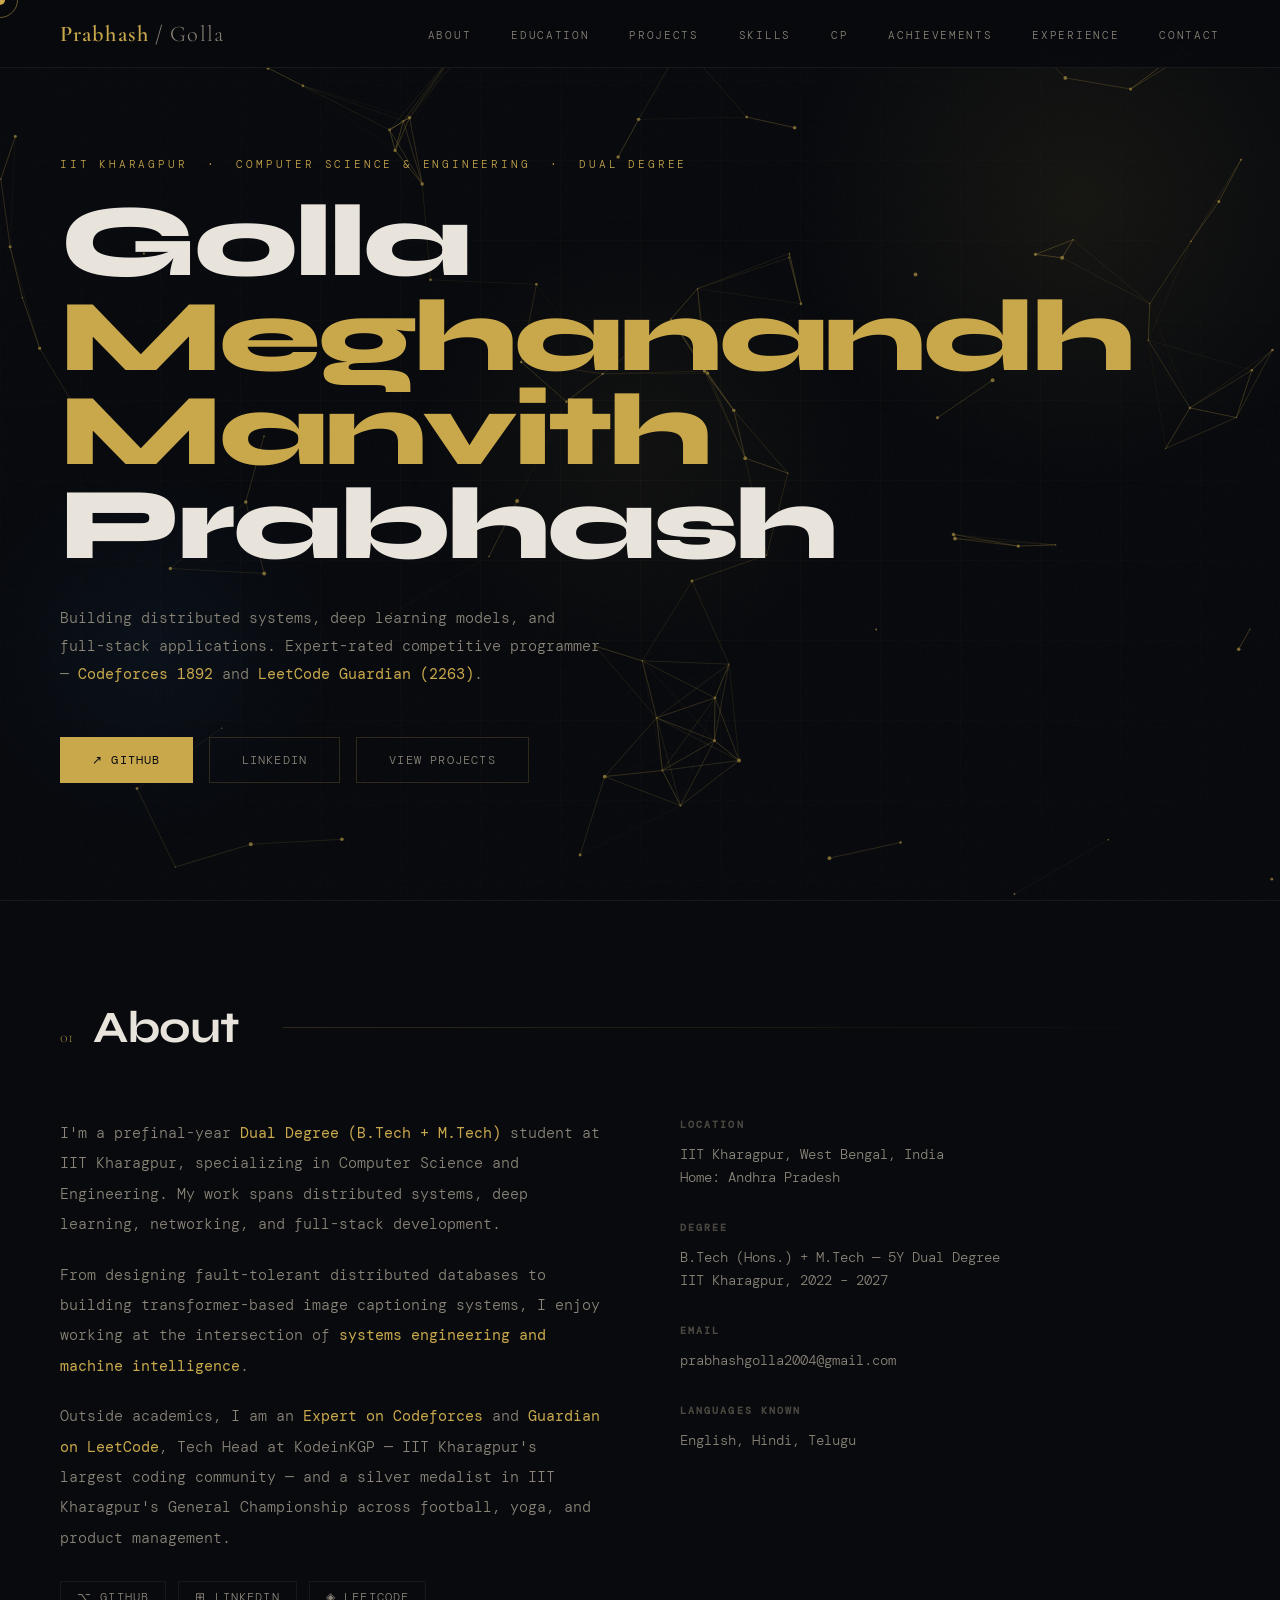
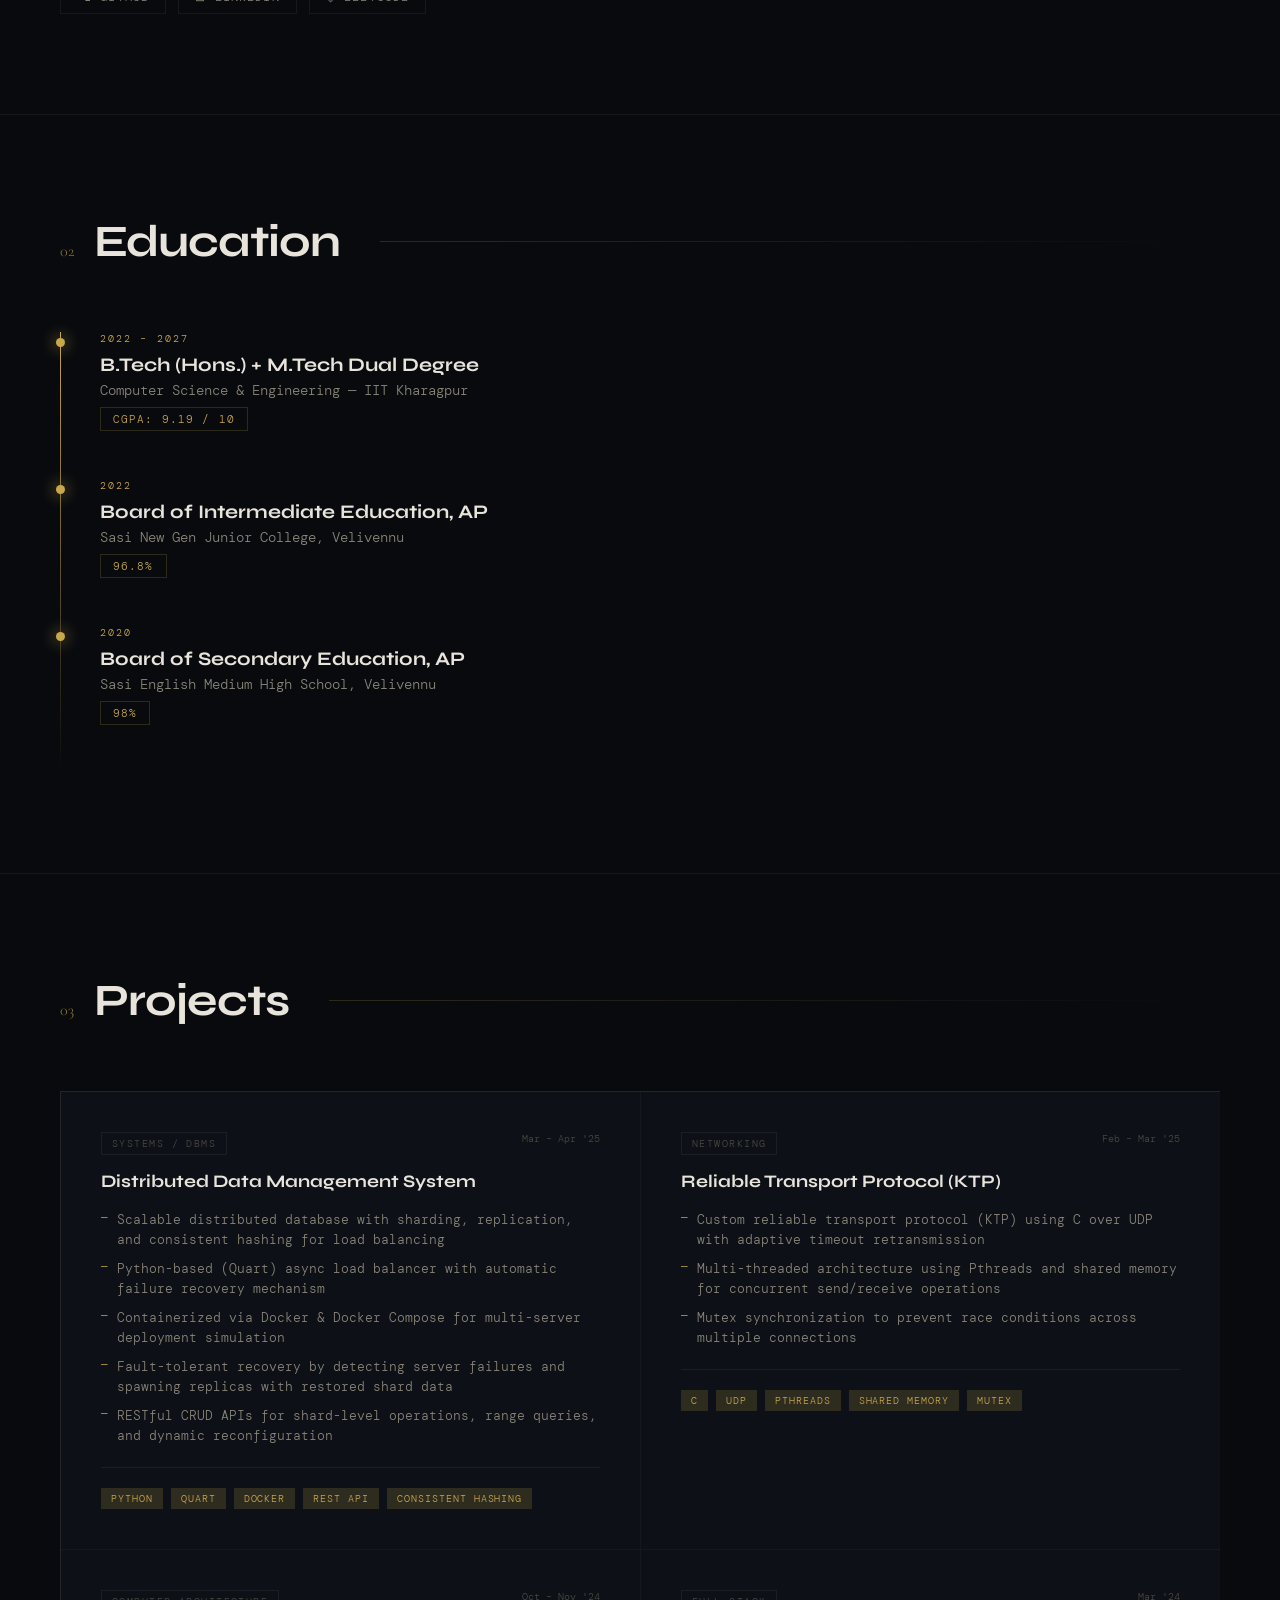
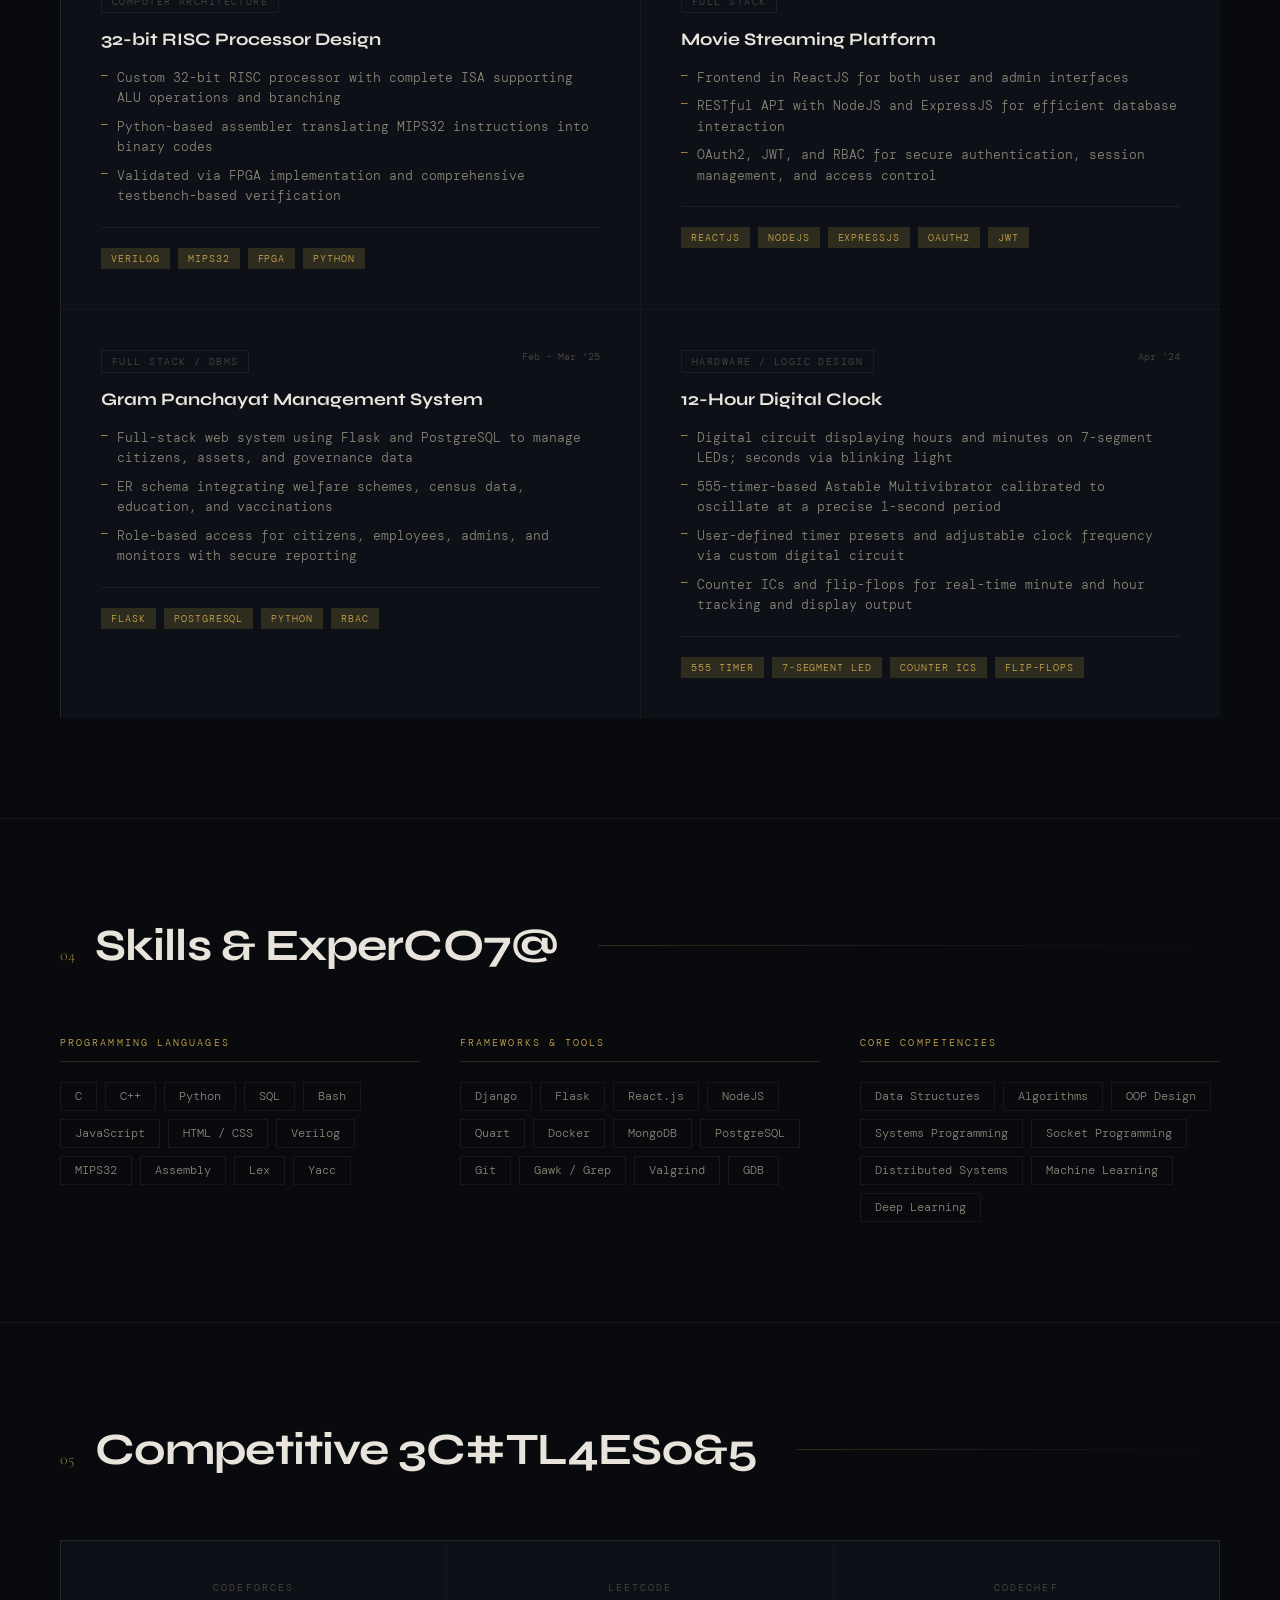
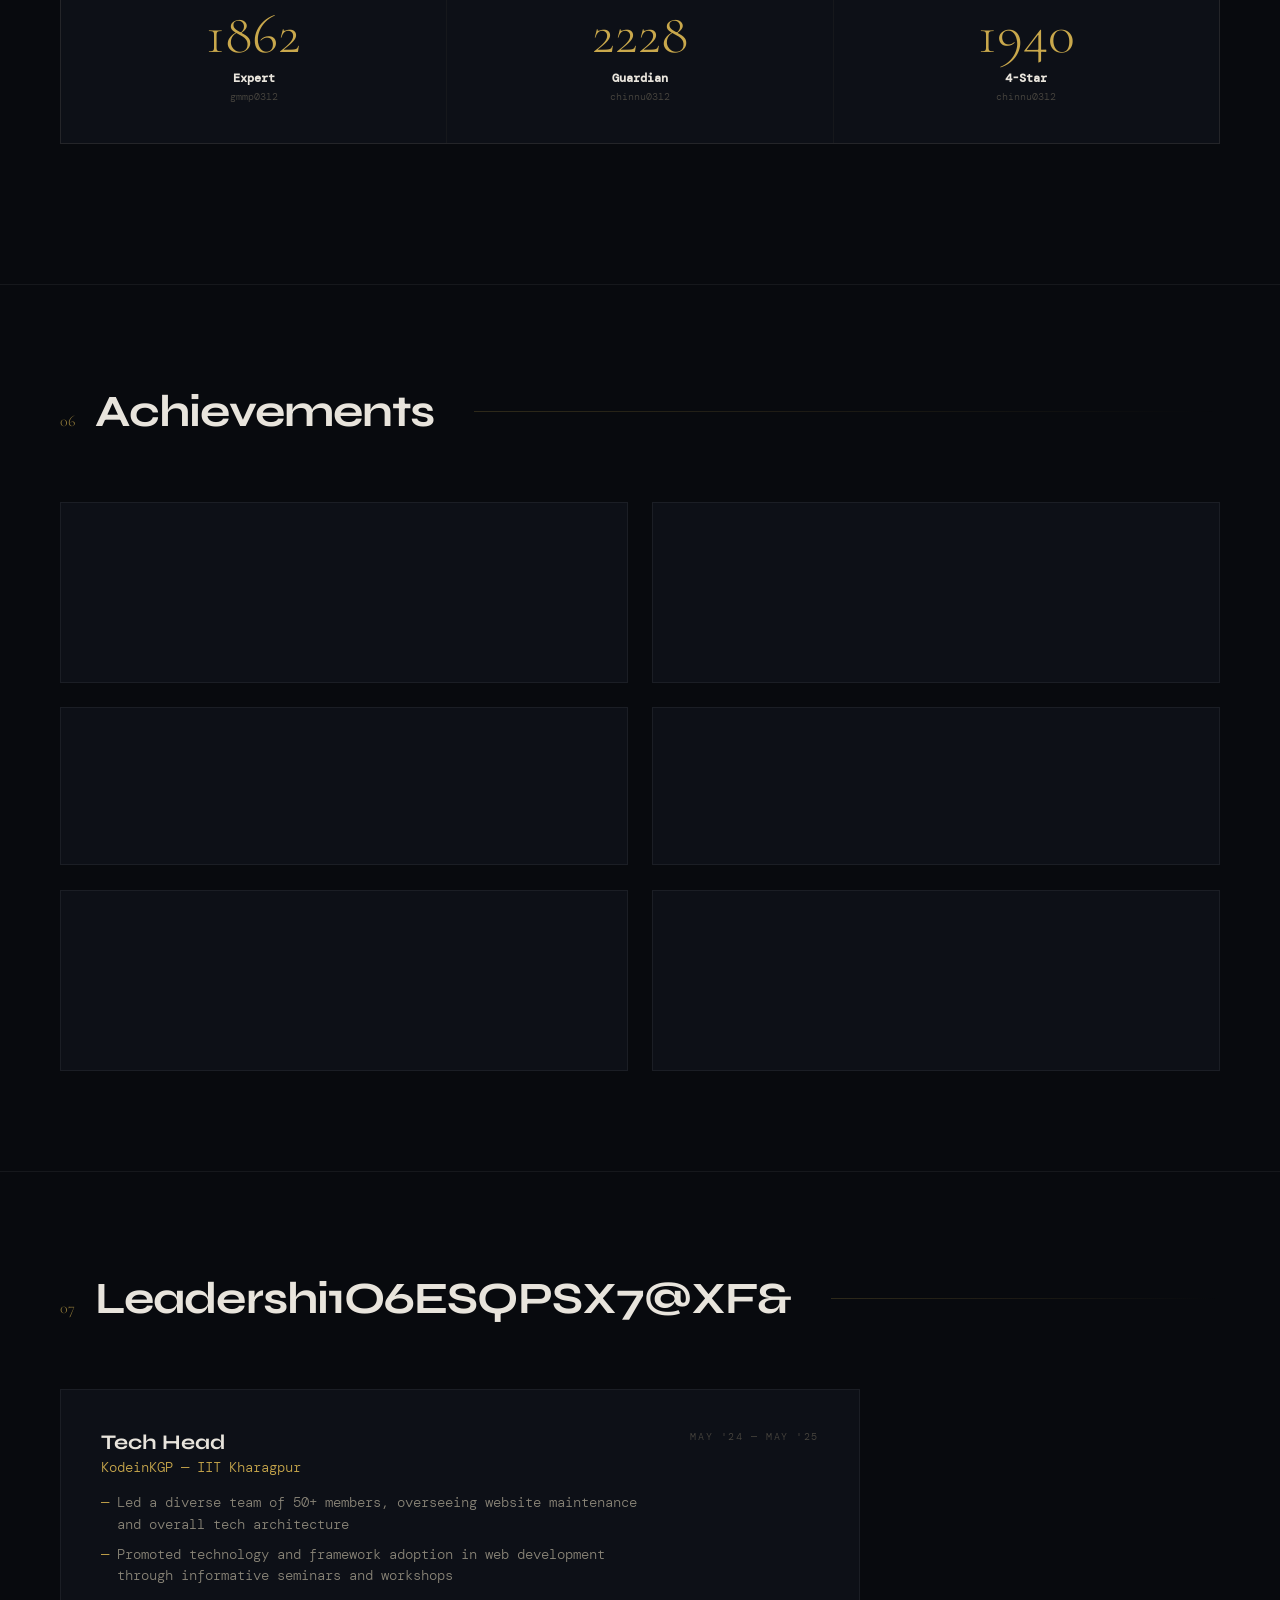
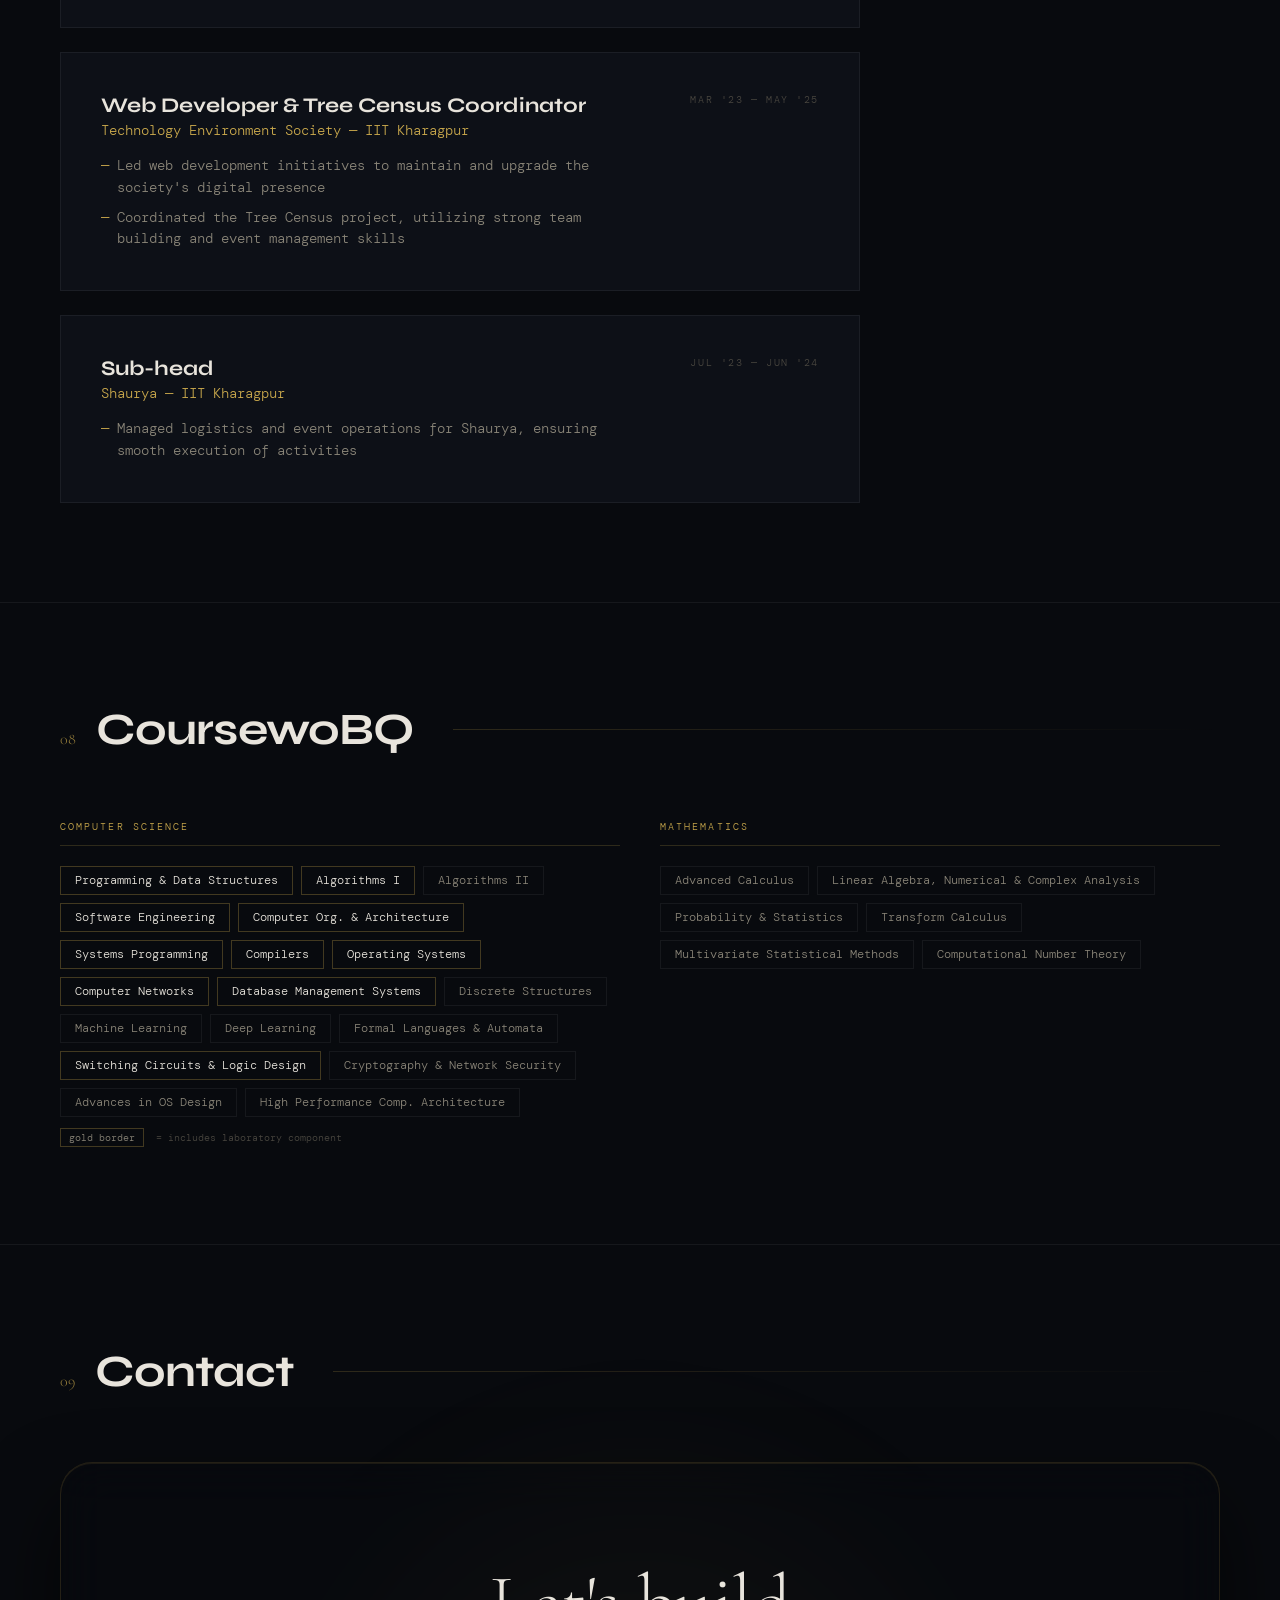
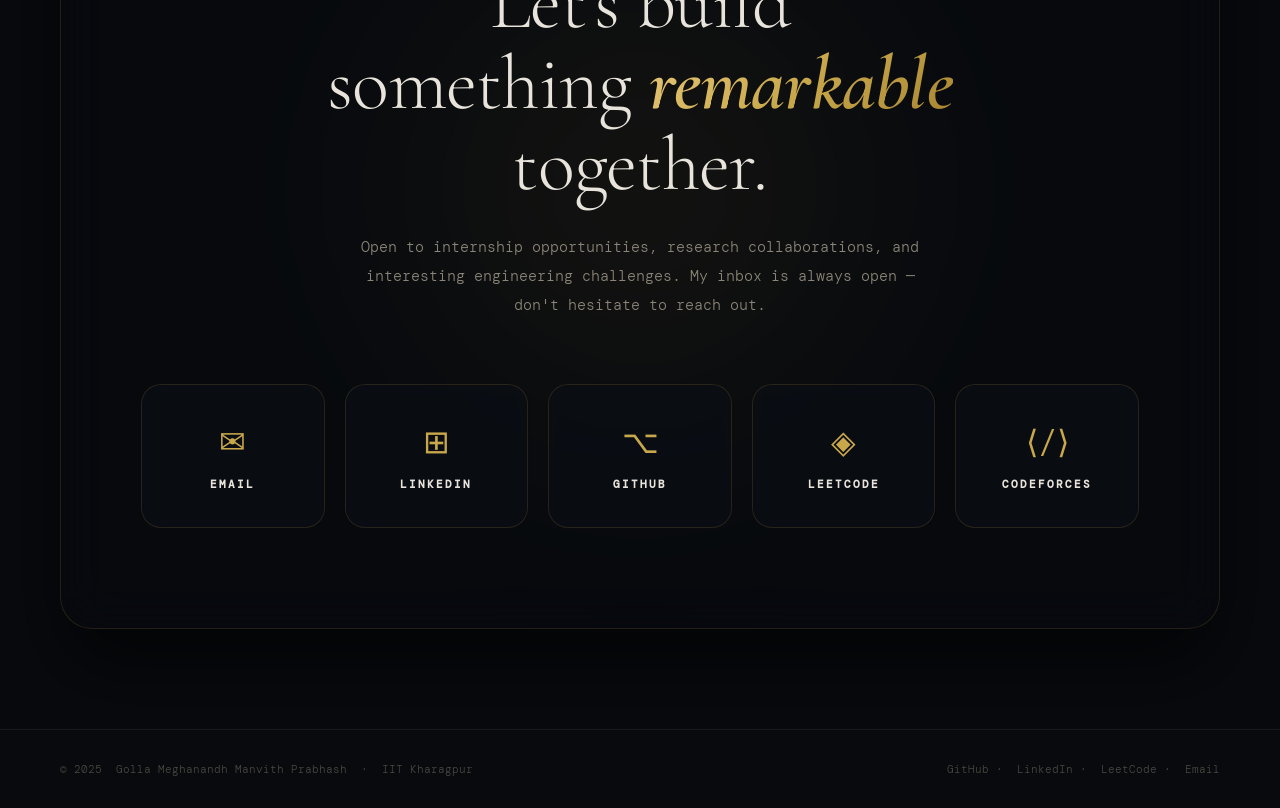
==== commit dfffc687: "Added" ====
--- a/index.html
+++ b/index.html
@@ -6,9 +6,587 @@
 <title>Prabhash Golla — CS Engineer | IIT Kharagpur</title>
 <link rel="preconnect" href="https://fonts.googleapis.com">
 <link href="https://fonts.googleapis.com/css2?family=Cormorant+Garamond:ital,wght@0,300;0,400;0,600;1,300;1,400&family=DM+Mono:wght@300;400&family=Syne:wght@400;600;700;800&display=swap" rel="stylesheet">
-<link rel="stylesheet" href="style.css">
+<style>
+:root {
+  --bg: #080a0e;
+  --bg2: #0d1017;
+  --bg3: #131720;
+  --gold: #c9a84c;
+  --gold-light: #e8c97a;
+  --gold-dim: rgba(201,168,76,0.18);
+  --text: #e8e4dc;
+  --text-dim: #8a8578;
+  --text-muted: #4a4740;
+  --border: rgba(201,168,76,0.2);
+  --border-dim: rgba(255,255,255,0.06);
+}
+
+* { margin: 0; padding: 0; box-sizing: border-box; }
+html { scroll-behavior: smooth; }
+body {
+  background: var(--bg); color: var(--text);
+  font-family: 'DM Mono', monospace; font-weight: 300;
+  overflow-x: hidden; cursor: none;
+}
+
+/* SPOTLIGHT & CURSOR */
+.mouse-spotlight {
+  position: fixed; inset: 0; pointer-events: none; z-index: 1;
+  background: radial-gradient(
+    600px circle at var(--mouse-x, 50vw) var(--mouse-y, 50vh),
+    rgba(201, 168, 76, 0.05), 
+    transparent 40%
+  );
+  will-change: background;
+}
+.cursor {
+  position: fixed; width: 10px; height: 10px; background: var(--gold);
+  border-radius: 50%; pointer-events: none; z-index: 9999;
+  transition: transform 0.15s ease; transform: translate(-50%,-50%);
+}
+.cursor-ring {
+  position: fixed; width: 36px; height: 36px;
+  border: 1px solid rgba(201,168,76,0.5); border-radius: 50%;
+  pointer-events: none; z-index: 9998;
+  transition: transform 0.35s ease, width 0.3s, height 0.3s;
+  transform: translate(-50%,-50%);
+}
+body.hovering .cursor { transform: translate(-50%,-50%) scale(2.5); background: var(--gold-light); }
+body.hovering .cursor-ring { width: 54px; height: 54px; border-color: var(--gold); }
+
+/* NOISE OVERLAY */
+body::before {
+  content: ''; position: fixed; inset: 0; pointer-events: none; z-index: 2; opacity: 0.35;
+  background-image: url("data:image/svg+xml,%3Csvg viewBox='0 0 256 256' xmlns='http://www.w3.org/2000/svg'%3E%3Cfilter id='n'%3E%3CfeTurbulence type='fractalNoise' baseFrequency='0.9' numOctaves='4' stitchTiles='stitch'/%3E%3C/filter%3E%3Crect width='100%25' height='100%25' filter='url(%23n)' opacity='0.04'/%3E%3C/svg%3E");
+}
+
+/* NAV */
+nav {
+  position: fixed; top: 0; left: 0; right: 0; z-index: 100;
+  display: flex; align-items: center; justify-content: space-between;
+  padding: 20px 60px;
+  background: rgba(8,10,14,0.88); backdrop-filter: blur(20px);
+  border-bottom: 1px solid var(--border-dim); transition: padding 0.3s;
+}
+nav.scrolled { padding: 14px 60px; }
+.nav-logo {
+  font-family: 'Cormorant Garamond', serif; font-size: 1.4rem;
+  font-weight: 600; color: var(--gold); letter-spacing: 0.05em; text-decoration: none;
+}
+.nav-logo span { color: var(--text-dim); font-weight: 300; }
+.nav-links { display: flex; gap: 40px; list-style: none; }
+.nav-links a {
+  font-size: 0.7rem; letter-spacing: 0.15em; text-transform: uppercase;
+  color: var(--text-dim); text-decoration: none; transition: color 0.2s; position: relative;
+}
+.nav-links a::after {
+  content: ''; position: absolute; bottom: -4px; left: 0;
+  width: 0; height: 1px; background: var(--gold); transition: width 0.3s;
+}
+.nav-links a:hover { color: var(--gold); }
+.nav-links a:hover::after { width: 100%; }
+.hamburger { display: none; background: none; border: none; cursor: pointer; padding: 4px; z-index: 101; }
+.hamburger-line { display: block; width: 26px; height: 2px; background-color: var(--gold); margin: 5px 0; transition: all 0.3s ease-in-out; }
+
+/* HERO */
+#hero {
+  min-height: 100vh; display: flex; flex-direction: column; justify-content: center;
+  padding: 120px 60px 80px; position: relative; overflow: hidden;
+}
+.hero-grid {
+  position: absolute; inset: 0; z-index: 0;
+  background-image:
+    linear-gradient(rgba(201,168,76,0.04) 1px, transparent 1px),
+    linear-gradient(90deg, rgba(201,168,76,0.04) 1px, transparent 1px);
+  background-size: 80px 80px;
+  mask-image: radial-gradient(ellipse 80% 80% at 50% 50%, black, transparent);
+}
+.hero-orb {
+  position: absolute; width: 600px; height: 600px; z-index: 0;
+  background: radial-gradient(circle, rgba(201,168,76,0.08) 0%, transparent 70%);
+  top: -100px; right: -100px; animation: pulse 6s ease-in-out infinite;
+}
+.hero-orb2 {
+  position: absolute; width: 400px; height: 400px; z-index: 0;
+  background: radial-gradient(circle, rgba(74,158,255,0.05) 0%, transparent 70%);
+  bottom: 50px; left: -50px; animation: pulse 8s ease-in-out infinite reverse;
+}
+@keyframes pulse { 0%,100%{opacity:1;transform:scale(1)} 50%{opacity:0.6;transform:scale(1.1)} }
+
+.hero-eyebrow, .hero-name, .hero-desc, .hero-actions, .hero-stats { position: relative; z-index: 3; }
+.hero-eyebrow {
+  font-size: 0.7rem; letter-spacing: 0.25em; text-transform: uppercase;
+  color: var(--gold); margin-bottom: 24px;
+  opacity: 0; animation: fadeUp 0.8s 0.2s forwards;
+}
+.hero-name {
+  font-family: 'Syne', sans-serif; font-size: clamp(3rem, 8vw, 7rem);
+  font-weight: 800; line-height: 0.92; letter-spacing: -0.03em;
+  color: var(--text); margin-bottom: 32px;
+  opacity: 0; animation: fadeUp 0.8s 0.4s forwards;
+}
+.hero-name .hl { color: var(--gold); }
+.hero-desc {
+  max-width: 540px; font-size: 0.95rem; line-height: 1.85;
+  color: var(--text-dim); margin-bottom: 48px;
+  opacity: 0; animation: fadeUp 0.8s 0.6s forwards;
+}
+.hero-desc strong { color: var(--gold); font-weight: 400; }
+.hero-actions {
+  display: flex; gap: 16px; flex-wrap: wrap;
+  opacity: 0; animation: fadeUp 0.8s 0.8s forwards;
+}
+
+/* BUTTONS */
+.magnetic-btn { display: inline-block; transition: transform 0.2s cubic-bezier(0.25, 1, 0.5, 1); }
+.btn-primary {
+  display: inline-flex; align-items: center; gap: 10px;
+  background: var(--gold); color: var(--bg); padding: 14px 32px;
+  font-family: 'DM Mono', monospace; font-size: 0.75rem;
+  letter-spacing: 0.1em; text-transform: uppercase; text-decoration: none;
+  font-weight: 400; position: relative; overflow: hidden;
+}
+.btn-primary::before {
+  content: ''; position: absolute; inset: 0; background: var(--gold-light);
+  transform: translateX(-101%); transition: transform 0.3s ease;
+}
+.btn-primary:hover::before { transform: translateX(0); }
+.btn-primary span { position: relative; z-index: 1; }
+.btn-ghost {
+  display: inline-flex; align-items: center; gap: 10px;
+  border: 1px solid var(--border); color: var(--text-dim); padding: 14px 32px;
+  font-family: 'DM Mono', monospace; font-size: 0.75rem;
+  letter-spacing: 0.1em; text-transform: uppercase; text-decoration: none; 
+}
+.btn-ghost:hover { border-color: var(--gold); color: var(--gold); }
+
+.hero-stats {
+  display: flex; gap: 60px; margin-top: 80px; padding-top: 40px;
+  border-top: 1px solid var(--border-dim);
+  opacity: 0; animation: fadeUp 0.8s 1s forwards;
+}
+.stat-num {
+  font-family: 'Cormorant Garamond', serif; font-size: 2.8rem;
+  font-weight: 600; color: var(--gold); line-height: 1;
+}
+.stat-label { font-size: 0.65rem; letter-spacing: 0.12em; text-transform: uppercase; color: var(--text-muted); margin-top: 6px; }
+@keyframes fadeUp { from{opacity:0;transform:translateY(30px)} to{opacity:1;transform:translateY(0)} }
+
+/* SECTIONS */
+section { padding: 100px 60px; position: relative; z-index: 3; }
+section + section { border-top: 1px solid var(--border-dim); }
+.section-header { display: flex; align-items: baseline; gap: 20px; margin-bottom: 64px; }
+.section-num { font-family: 'Cormorant Garamond', serif; font-size: 1rem; color: var(--gold); opacity: 0.7; }
+.section-title { font-family: 'Syne', sans-serif; font-size: clamp(1.8rem,3.5vw,2.8rem); font-weight: 700; letter-spacing: -0.02em; min-width: 150px; }
+.section-line { flex:1; height:1px; background: linear-gradient(90deg, var(--border), transparent); margin-left:20px; align-self:center; }
+
+/* ABOUT */
+.about-grid { display: grid; grid-template-columns: 1fr 1fr; gap: 80px; align-items: start; }
+.about-text p { font-size: 0.95rem; line-height: 2; color: var(--text-dim); margin-bottom: 20px; }
+.about-text p strong { color: var(--gold); font-weight: 400; }
+.about-details { display: flex; flex-direction: column; gap: 32px; }
+.detail-group h4 { font-size: 0.65rem; letter-spacing: 0.2em; text-transform: uppercase; color: var(--text-muted); margin-bottom: 12px; }
+.detail-group p, .detail-group a { font-size: 0.9rem; color: var(--text-dim); text-decoration: none; line-height: 1.6; display: block; }
+.detail-group a:hover { color: var(--gold); }
+.social-links { display: flex; gap: 12px; flex-wrap: wrap; margin-top: 28px; }
+.social-link {
+  display: inline-flex; align-items: center; gap: 8px; font-size: 0.72rem;
+  letter-spacing: 0.1em; text-transform: uppercase; color: var(--text-dim);
+  text-decoration: none; border: 1px solid var(--border-dim); padding: 8px 16px;
+}
+.social-link:hover { border-color: var(--gold); color: var(--gold); }
+
+/* EDUCATION */
+.edu-timeline { position: relative; }
+.edu-timeline::before {
+  content: ''; position: absolute; left: 0; top: 0; bottom: 0; width: 1px;
+  background: linear-gradient(180deg, var(--gold), transparent);
+}
+.edu-item { padding-left: 40px; padding-bottom: 48px; position: relative; }
+.edu-item::before {
+  content: ''; position: absolute; left: -4px; top: 6px;
+  width: 9px; height: 9px; border-radius: 50%;
+  background: var(--gold); box-shadow: 0 0 16px var(--gold);
+}
+.edu-year { font-size: 0.65rem; letter-spacing: 0.2em; text-transform: uppercase; color: var(--gold); margin-bottom: 8px; }
+.edu-degree { font-family: 'Syne', sans-serif; font-size: 1.2rem; font-weight: 700; margin-bottom: 6px; }
+.edu-inst { font-size: 0.85rem; color: var(--text-dim); margin-bottom: 8px; }
+.edu-score { display: inline-block; font-size: 0.7rem; letter-spacing: 0.1em; color: var(--gold); border: 1px solid var(--border); padding: 4px 12px; }
+
+/* 3D TILT CARDS */
+.tilt-card {
+  transform-style: preserve-3d;
+  transition: transform 0.1s ease-out, background 0.3s;
+  will-change: transform;
+}
+
+/* PROJECTS */
+.projects-grid {
+  display: grid; grid-template-columns: repeat(auto-fill, minmax(400px, 1fr));
+  gap: 1px; background: var(--border-dim); border: 1px solid var(--border-dim);
+  perspective: 1000px;
+}
+.project-card { background: var(--bg2); padding: 40px; position: relative; overflow: hidden; }
+.project-card::before {
+  content: ''; position: absolute; top: 0; left: 0; right: 0; height: 2px;
+  background: linear-gradient(90deg, var(--gold), transparent);
+  transform: scaleX(0); transform-origin: left; transition: transform 0.4s;
+}
+.project-card:hover { background: var(--bg3); z-index: 10; box-shadow: 0 20px 40px rgba(0,0,0,0.5); border: 1px solid var(--border); }
+.project-card:hover::before { transform: scaleX(1); }
+.project-meta { display: flex; justify-content: space-between; align-items: flex-start; margin-bottom: 16px; transform: translateZ(20px); }
+.project-tag { font-size: 0.6rem; letter-spacing: 0.15em; text-transform: uppercase; color: var(--text-muted); border: 1px solid var(--border-dim); padding: 4px 10px; }
+.project-date { font-size: 0.65rem; color: var(--text-muted); }
+.project-title { font-family: 'Syne', sans-serif; font-size: 1.1rem; font-weight: 700; margin-bottom: 16px; line-height: 1.3; transform: translateZ(30px); }
+.project-bullets { list-style: none; display: flex; flex-direction: column; gap: 8px; transform: translateZ(20px); }
+.project-bullets li { font-size: 0.8rem; line-height: 1.6; color: var(--text-dim); padding-left: 16px; position: relative; }
+.project-bullets li::before { content: '—'; position: absolute; left: 0; color: var(--gold); font-size: 0.7rem; }
+.project-techs { display: flex; flex-wrap: wrap; gap: 8px; margin-top: 20px; padding-top: 20px; border-top: 1px solid var(--border-dim); transform: translateZ(20px); }
+.tech-tag { font-size: 0.6rem; letter-spacing: 0.1em; text-transform: uppercase; color: var(--gold); background: var(--gold-dim); padding: 4px 10px; }
+
+/* SKILLS */
+.skills-container { display: grid; grid-template-columns: repeat(3,1fr); gap: 40px; }
+.skill-group-title { font-size: 0.65rem; letter-spacing: 0.2em; text-transform: uppercase; color: var(--gold); margin-bottom: 20px; padding-bottom: 12px; border-bottom: 1px solid var(--border); }
+.skill-pills { display: flex; flex-wrap: wrap; gap: 8px; }
+.skill-pill {
+  font-size: 0.72rem; color: var(--text-dim); border: 1px solid var(--border-dim);
+  padding: 6px 14px; transition: all 0.2s; cursor: default;
+}
+.skill-pill:hover { border-color: var(--gold); color: var(--gold); background: var(--gold-dim); }
+
+/* COMPETITIVE */
+.competitive-row {
+  display: grid; grid-template-columns: repeat(3,1fr);
+  gap: 1px; background: var(--border-dim); border: 1px solid var(--border-dim); margin-bottom: 40px;
+}
+.competitive-card { background: var(--bg2); padding: 40px; text-align: center; transition: background 0.3s; }
+.competitive-card:hover { background: var(--bg3); }
+.competitive-platform { font-size: 0.65rem; letter-spacing: 0.2em; text-transform: uppercase; color: var(--text-muted); margin-bottom: 12px; }
+.competitive-rating { font-family: 'Cormorant Garamond', serif; font-size: 3.5rem; color: var(--gold); line-height: 1; margin-bottom: 8px; }
+.competitive-label { font-size: 0.75rem; font-weight: 600; color: var(--text); margin-bottom: 4px; }
+.competitive-handle { font-size: 0.65rem; color: var(--text-muted); margin-top: 4px; }
+
+/* ACHIEVEMENTS */
+.achievements-grid { display: grid; grid-template-columns: repeat(auto-fill, minmax(400px,1fr)); gap: 24px; perspective: 1000px; }
+.achievement-card {
+  background: var(--bg2); border: 1px solid var(--border-dim); padding: 28px;
+}
+.achievement-card:hover { border-color: var(--border); z-index: 10; box-shadow: 0 10px 20px rgba(0,0,0,0.3); }
+.achievement-icon { font-size: 1.8rem; margin-bottom: 16px; display: block; transform: translateZ(25px); }
+.achievement-text { font-size: 0.85rem; line-height: 1.7; color: var(--text-dim); transform: translateZ(15px); }
+.achievement-text strong { color: var(--gold); font-weight: 400; }
+
+/* LEADERSHIP & EXPERIENCE */
+.positions-grid { display: flex; flex-direction: column; gap: 24px; }
+.position-card {
+  background: var(--bg2); border: 1px solid var(--border-dim); padding: 40px;
+  display: grid; grid-template-columns: 1fr auto; gap: 40px; align-items: start;
+  max-width: 800px; 
+}
+.position-card:hover { border-color: var(--border); z-index: 10; box-shadow: 0 10px 20px rgba(0,0,0,0.3); }
+.position-role { font-family: 'Syne', sans-serif; font-size: 1.3rem; font-weight: 700; margin-bottom: 4px; transform: translateZ(20px); }
+.position-org { font-size: 0.85rem; color: var(--gold); margin-bottom: 16px; transform: translateZ(15px); }
+.position-duration { font-size: 0.65rem; letter-spacing: 0.15em; text-transform: uppercase; color: var(--text-muted); white-space: nowrap; transform: translateZ(10px); }
+.position-bullets { list-style: none; display: flex; flex-direction: column; gap: 8px; transform: translateZ(15px); }
+.position-bullets li { font-size: 0.85rem; color: var(--text-dim); line-height: 1.6; padding-left: 16px; position: relative; }
+.position-bullets li::before { content: '—'; position: absolute; left: 0; color: var(--gold); }
+
+/* COURSEWORK */
+.courses-grid { display: grid; grid-template-columns: 1fr 1fr; gap: 40px; }
+.course-group-title { font-size: 0.65rem; letter-spacing: 0.2em; text-transform: uppercase; color: var(--gold); margin-bottom: 20px; padding-bottom: 12px; border-bottom: 1px solid var(--border); }
+.course-pills { display: flex; flex-wrap: wrap; gap: 8px; }
+.course-pill { font-size: 0.72rem; color: var(--text-dim); border: 1px solid var(--border-dim); padding: 6px 14px; transition: all 0.2s; }
+.course-pill.lab { border-color: rgba(201,168,76,0.3); color: var(--text); }
+.course-pill:hover { border-color: var(--gold); color: var(--gold); }
+
+/* =============================================
+   CONTACT — FULL-PAGE REDESIGN (like KJV site)
+   ============================================= */
+#contact {
+  position: relative;
+  min-height: 100vh;
+  display: flex;
+  flex-direction: column;
+  justify-content: center;
+  align-items: center;
+  padding: 100px 60px;
+  overflow: hidden;
+}
+
+/* Ambient background glow */
+.contact-glow {
+  position: absolute;
+  top: 50%; left: 50%;
+  transform: translate(-50%, -50%);
+  width: 80vw; height: 80vw;
+  max-width: 900px; max-height: 900px;
+  background: radial-gradient(circle, rgba(201,168,76,0.12) 0%, transparent 60%);
+  z-index: 0;
+  pointer-events: none;
+  filter: blur(60px);
+  animation: pulse 6s ease-in-out infinite;
+}
+
+/* Frosted glass card — full width */
+.contact-glass-card {
+  position: relative;
+  z-index: 1;
+  width: 100%;
+  background: rgba(8, 10, 14, 0.45);
+  backdrop-filter: blur(24px);
+  -webkit-backdrop-filter: blur(24px);
+  border: 1px solid rgba(201,168,76,0.15);
+  border-radius: 32px;
+  padding: 100px 80px;
+  display: flex;
+  flex-direction: column;
+  align-items: center;
+  gap: 64px;
+  box-shadow: 0 40px 80px rgba(0,0,0,0.6), inset 0 1px 0 rgba(201,168,76,0.1);
+}
+
+.contact-content { text-align: center; }
+
+.contact-headline {
+  font-family: 'Cormorant Garamond', serif;
+  font-size: clamp(3rem, 6vw, 5.5rem);
+  font-weight: 300;
+  line-height: 1.05;
+  margin-bottom: 28px;
+  letter-spacing: -0.01em;
+}
+
+.text-gradient {
+  background: linear-gradient(135deg, var(--gold-light), var(--gold), #a68430);
+  -webkit-background-clip: text;
+  -webkit-text-fill-color: transparent;
+  background-clip: text;
+  color: transparent;
+  font-weight: 600;
+  font-style: italic;
+}
+
+.contact-sub {
+  font-size: 0.95rem;
+  color: var(--text-dim);
+  max-width: 560px;
+  margin: 0 auto;
+  line-height: 1.9;
+}
+
+/* Equal-spaced contact boxes */
+.contact-grid {
+  display: flex;
+  flex-wrap: wrap;
+  justify-content: center;
+  gap: 20px;
+  width: 100%;
+}
+
+.contact-box {
+  background: rgba(13, 16, 23, 0.6);
+  border: 1px solid rgba(201,168,76,0.15);
+  border-radius: 20px;
+  padding: 36px 28px;
+  display: flex;
+  flex-direction: column;
+  align-items: center;
+  gap: 14px;
+  text-decoration: none;
+  transition: all 0.4s cubic-bezier(0.175, 0.885, 0.32, 1.275);
+  flex: 1 1 160px;
+  max-width: 200px;
+  min-width: 140px;
+  position: relative;
+  overflow: hidden;
+  backdrop-filter: blur(8px);
+}
+
+.contact-box::before {
+  content: '';
+  position: absolute;
+  top: 50%; left: 50%;
+  transform: translate(-50%, -50%);
+  width: 100%; height: 100%;
+  background: radial-gradient(circle, var(--gold-dim) 0%, transparent 70%);
+  opacity: 0;
+  transition: opacity 0.4s ease;
+  z-index: 0;
+}
+
+.contact-box:hover {
+  border-color: var(--gold);
+  transform: translateY(-10px);
+  box-shadow: 0 20px 40px rgba(201,168,76,0.2);
+  background: rgba(20, 24, 35, 0.8);
+}
+
+.contact-box:hover::before { opacity: 1; }
+
+.box-icon {
+  font-size: 2rem;
+  color: var(--gold);
+  z-index: 1;
+  transition: transform 0.4s ease;
+}
+
+.contact-box:hover .box-icon {
+  transform: scale(1.2) translateY(-4px);
+}
+
+.box-label {
+  font-size: 0.7rem;
+  font-weight: 600;
+  letter-spacing: 0.18em;
+  text-transform: uppercase;
+  color: var(--text);
+  z-index: 1;
+  text-align: center;
+}
+
+/* FOOTER */
+footer {
+  padding: 32px 60px; border-top: 1px solid var(--border-dim);
+  display: flex; justify-content: space-between; align-items: center; z-index: 3; position: relative;
+}
+footer p { font-size: 0.7rem; color: var(--text-muted); }
+footer a { color: var(--text-muted); text-decoration: none; }
+footer a:hover { color: var(--gold); }
+
+/* REVEAL ANIMATIONS */
+.reveal { opacity: 0; transform: translateY(40px); transition: opacity 0.7s ease, transform 0.7s ease; }
+.reveal.visible { opacity: 1; transform: translateY(0); }
+.d1 { transition-delay: 0.1s; }
+.d2 { transition-delay: 0.2s; }
+.d3 { transition-delay: 0.3s; }
+
+/* === Interactive Network Background === */
+#network-canvas {
+  position: fixed; top: 0; left: 0;
+  width: 100vw; height: 100vh;
+  z-index: 0; pointer-events: none; opacity: 0.6;
+}
+
+/* Parallax transitions */
+.hero-orb, .hero-orb2, .hero-grid {
+  transition: transform 0.4s cubic-bezier(0.175, 0.885, 0.32, 1.275);
+  will-change: transform;
+}
+
+/* === PRE-LOADER === */
+#loader {
+  position: fixed; inset: 0; background: var(--bg);
+  z-index: 10000; display: flex; justify-content: center; align-items: center;
+  transition: opacity 0.8s cubic-bezier(0.77, 0, 0.175, 1), visibility 0.8s;
+}
+#loader.hidden { opacity: 0; visibility: hidden; pointer-events: none; }
+.loader-content { display: flex; flex-direction: column; align-items: center; gap: 40px; }
+.loader-spinner {
+  width: 48px; height: 48px;
+  border: 1px solid rgba(201, 168, 76, 0.15);
+  border-top-color: var(--gold); border-radius: 50%;
+  animation: spin 1.2s cubic-bezier(0.68, -0.55, 0.265, 1.55) infinite;
+  position: relative;
+}
+.loader-spinner::before {
+  content: ''; position: absolute; top: 50%; left: 50%;
+  transform: translate(-50%, -50%); width: 6px; height: 6px;
+  background: var(--gold); border-radius: 50%; box-shadow: 0 0 10px var(--gold);
+}
+@keyframes spin { to { transform: rotate(360deg); } }
+.loader-name {
+  font-family: 'Cormorant Garamond', serif; font-size: clamp(2rem, 5vw, 3.5rem);
+  font-weight: 300; color: var(--text); letter-spacing: 0.15em;
+}
+.loader-slash { color: var(--gold); font-weight: 300; margin: 0 10px; }
+.loader-status { display: flex; flex-direction: column; align-items: center; gap: 16px; width: 240px; }
+.loader-status span { font-family: 'DM Mono', monospace; font-size: 0.65rem; letter-spacing: 0.3em; color: var(--text-muted); }
+.loader-bar { width: 100%; height: 1px; background: rgba(255, 255, 255, 0.08); position: relative; overflow: hidden; }
+.loader-progress {
+  position: absolute; top: 0; left: 0; height: 100%; width: 0%;
+  background: var(--gold); animation: loadProgress 2s cubic-bezier(0.77, 0, 0.175, 1) forwards;
+}
+@keyframes loadProgress { 0%{width:0%} 40%{width:60%} 80%{width:85%} 100%{width:100%} }
+
+/* SCROLLBAR & OVERFLOW */
+html, body { overflow-x: hidden; width: 100%; max-width: 100vw; }
+body.scroll-locked { overflow: hidden !important; }
+
+/* RESPONSIVE */
+@media (max-width: 900px) {
+  nav { padding: 16px 24px; }
+  nav.scrolled { padding: 12px 24px; }
+  nav { display: flex !important; justify-content: space-between !important; align-items: center !important; width: 100%; }
+  .nav-links {
+    display: flex; flex-direction: column; gap: 0;
+    position: absolute; top: 100%; left: 0; right: 0; width: 100%;
+    background: rgba(8,10,14,0.98); backdrop-filter: blur(20px);
+    border-bottom: 1px solid var(--border-dim);
+    opacity: 0; visibility: hidden;
+    transform: translateY(-20px);
+    transition: all 0.4s cubic-bezier(0.165, 0.84, 0.44, 1);
+    padding: 20px 0;
+  }
+  .nav-links.open { opacity: 1; visibility: visible; transform: translateY(0); }
+  .nav-links a { display: block; padding: 14px 24px; text-align: center; font-size: 1rem; border-bottom: none; }
+  .nav-links a::after { display: none; }
+  .hamburger { display: block !important; background: transparent !important; border: none !important; z-index: 1000 !important; cursor: pointer; padding: 8px; }
+  .hamburger.active .hamburger-line:nth-child(1) { transform: translateY(7px) rotate(45deg); }
+  .hamburger.active .hamburger-line:nth-child(2) { opacity: 0; }
+  .hamburger.active .hamburger-line:nth-child(3) { transform: translateY(-7px) rotate(-45deg); }
+  section { padding: 64px 24px; }
+  #hero { padding: 100px 24px 64px; }
+  .hero-name { line-height: 1.1; }
+  .hero-stats { gap: 28px; flex-wrap: wrap; }
+  .about-grid { grid-template-columns: 1fr; gap: 40px; }
+  .skills-container { grid-template-columns: 1fr; gap: 32px; }
+  .projects-grid { grid-template-columns: 1fr; }
+  .projects-grid, .achievements-grid { grid-template-columns: repeat(auto-fill, minmax(280px, 1fr)); }
+  .competitive-row { grid-template-columns: 1fr; }
+  .courses-grid { grid-template-columns: 1fr; }
+  footer { flex-direction: column; gap: 12px; text-align: center; padding: 24px; }
+  .position-card { grid-template-columns: 1fr; gap: 16px; }
+  .mouse-spotlight { display: none; }
+  .tilt-card { transform: none !important; }
+  .hl { display: none; }
+  .hp { color: var(--gold); }
+  .hero-name br:nth-of-type(2) { display: none; }
+  .hero-name { display: flex; flex-direction: column; gap: 8px; font-size: clamp(3rem, 15vw, 4rem) !important; }
+  .hp { font-size: clamp(2.5rem, 12vw, 3.5rem) !important; }
+  .project-card, .achievement-card, .position-card {
+    background: rgba(13, 16, 23, 0.9) !important;
+    border: 1px solid rgba(201, 168, 76, 0.2) !important;
+    border-radius: 16px !important;
+    padding: 24px !important; margin-bottom: 16px;
+    box-shadow: 0 10px 20px rgba(0,0,0,0.4);
+  }
+  .hero-grid {
+    display: block !important; background-size: 40px 40px !important; opacity: 0.8 !important;
+    -webkit-mask-image: linear-gradient(to bottom, black 50%, transparent 100%) !important;
+    mask-image: linear-gradient(to bottom, black 50%, transparent 100%) !important;
+  }
+  /* Contact mobile */
+  #contact { padding: 64px 24px; min-height: auto; }
+  .contact-glass-card { padding: 48px 24px; border-radius: 20px; }
+  .contact-grid { gap: 12px; }
+  .contact-box { flex-direction: row; justify-content: flex-start; padding: 18px 24px; max-width: 100%; flex: 1 1 100%; border-radius: 14px; }
+  .box-icon { font-size: 1.4rem; }
+}
+
+@media (max-width: 480px) {
+  .hero-name { font-size: clamp(2.5rem, 10vw, 3.5rem); line-height: 1.1; }
+  .hero-desc { font-size: 0.85rem; }
+  .btn-primary, .btn-ghost { width: 100%; justify-content: center; }
+}
+
+@media (hover: none) and (pointer: coarse) {
+  .cursor, .cursor-ring, .mouse-spotlight { display: none !important; }
+  body { cursor: auto !important; }
+  .tilt-card { transform: none !important; transition: none !important; }
+  .magnetic-btn { transform: none !important; }
+}
+</style>
 </head>
-<body>
 <body>
 
 <div id="loader">
@@ -66,7 +644,7 @@
     <a href="https://www.linkedin.com/in/golla-meghanandh-manvith-prabhash-b643b725a/" target="_blank" class="btn-ghost magnetic-btn">LinkedIn</a>
     <a href="#projects" class="btn-ghost magnetic-btn">View Projects</a>
   </div>
-  </section>
+</section>
 
 <section id="about">
   <div class="section-header reveal">
@@ -110,7 +688,6 @@
       <div class="detail-group">
         <h4>Email</h4>
         <a href="mailto:prabhashgolla2004@gmail.com">prabhashgolla2004@gmail.com</a>
-        <a href="mailto:prabhashgolla@kgpian.iitkgp.ac.in">prabhashgolla@kgpian.iitkgp.ac.in</a>
       </div>
       <div class="detail-group">
         <h4>Languages Known</h4>
@@ -155,7 +732,6 @@
     <div class="section-line"></div>
   </div>
   <div class="projects-grid">
-
     <div class="project-card reveal tilt-card">
       <div class="project-meta">
         <span class="project-tag">Systems / DBMS</span>
@@ -173,7 +749,6 @@
         <span class="tech-tag">Python</span><span class="tech-tag">Quart</span><span class="tech-tag">Docker</span><span class="tech-tag">REST API</span><span class="tech-tag">Consistent Hashing</span>
       </div>
     </div>
-
     <div class="project-card reveal d1 tilt-card">
       <div class="project-meta">
         <span class="project-tag">Networking</span>
@@ -189,7 +764,6 @@
         <span class="tech-tag">C</span><span class="tech-tag">UDP</span><span class="tech-tag">Pthreads</span><span class="tech-tag">Shared Memory</span><span class="tech-tag">Mutex</span>
       </div>
     </div>
-
     <div class="project-card reveal d2 tilt-card">
       <div class="project-meta">
         <span class="project-tag">Computer Architecture</span>
@@ -205,7 +779,6 @@
         <span class="tech-tag">Verilog</span><span class="tech-tag">MIPS32</span><span class="tech-tag">FPGA</span><span class="tech-tag">Python</span>
       </div>
     </div>
-
     <div class="project-card reveal tilt-card">
       <div class="project-meta">
         <span class="project-tag">Full Stack</span>
@@ -221,7 +794,6 @@
         <span class="tech-tag">ReactJS</span><span class="tech-tag">NodeJS</span><span class="tech-tag">ExpressJS</span><span class="tech-tag">OAuth2</span><span class="tech-tag">JWT</span>
       </div>
     </div>
-
     <div class="project-card reveal d1 tilt-card">
       <div class="project-meta">
         <span class="project-tag">Full Stack / DBMS</span>
@@ -237,7 +809,6 @@
         <span class="tech-tag">Flask</span><span class="tech-tag">PostgreSQL</span><span class="tech-tag">Python</span><span class="tech-tag">RBAC</span>
       </div>
     </div>
-
     <div class="project-card reveal d2 tilt-card">
       <div class="project-meta">
         <span class="project-tag">Hardware / Logic Design</span>
@@ -254,7 +825,6 @@
         <span class="tech-tag">555 Timer</span><span class="tech-tag">7-Segment LED</span><span class="tech-tag">Counter ICs</span><span class="tech-tag">Flip-flops</span>
       </div>
     </div>
-
   </div>
 </section>
 
@@ -372,7 +942,6 @@
     <h2 class="section-title">Leadership &amp; Experience</h2>
     <div class="section-line"></div>
   </div>
-  
   <div class="positions-grid">
     <div class="position-card reveal tilt-card">
       <div>
@@ -385,7 +954,6 @@
       </div>
       <div class="position-duration">May '24 — May '25</div>
     </div>
-
     <div class="position-card reveal d1 tilt-card">
       <div>
         <div class="position-role">Web Developer &amp; Tree Census Coordinator</div>
@@ -397,7 +965,6 @@
       </div>
       <div class="position-duration">Mar '23 — May '25</div>
     </div>
-
     <div class="position-card reveal d2 tilt-card">
       <div>
         <div class="position-role">Sub-head</div>
@@ -458,17 +1025,17 @@
     </div>
   </div>
 </section>
-</section>
-
+
+<!-- CONTACT — FULL PAGE REDESIGN -->
 <section id="contact">
   <div class="contact-glow"></div>
-  
-  <div class="section-header reveal">
+
+  <div class="section-header reveal" style="width:100%;">
     <span class="section-num">09</span>
     <h2 class="section-title">Contact</h2>
     <div class="section-line"></div>
   </div>
-  
+
   <div class="contact-glass-card reveal">
     <div class="contact-content">
       <h3 class="contact-headline">
@@ -478,15 +1045,11 @@
         Open to internship opportunities, research collaborations, and interesting engineering challenges. My inbox is always open — don't hesitate to reach out.
       </p>
     </div>
-    
+
     <div class="contact-grid">
       <a href="mailto:prabhashgolla2004@gmail.com" class="contact-box magnetic-btn">
         <div class="box-icon">✉</div>
-        <div class="box-label">Personal Email</div>
-      </a>
-      <a href="mailto:prabhashgolla@kgpian.iitkgp.ac.in" class="contact-box magnetic-btn">
-        <div class="box-icon">🎓</div>
-        <div class="box-label">Institute Email</div>
+        <div class="box-label">Email</div>
       </a>
       <a href="https://www.linkedin.com/in/golla-meghanandh-manvith-prabhash-b643b725a/" target="_blank" class="contact-box magnetic-btn">
         <div class="box-icon">⊞</div>
@@ -500,6 +1063,10 @@
         <div class="box-icon">◈</div>
         <div class="box-label">LeetCode</div>
       </a>
+      <a href="https://codeforces.com/profile/gmmp0312" target="_blank" class="contact-box magnetic-btn">
+        <div class="box-icon">⟨/⟩</div>
+        <div class="box-label">Codeforces</div>
+      </a>
     </div>
   </div>
 </section>
@@ -514,6 +1081,265 @@
   </p>
 </footer>
 
-<script src="script.js"></script>
+<script>
+/* === Device Detection === */
+const isTouchDevice = () => {
+  return (('ontouchstart' in window) ||
+     (navigator.maxTouchPoints > 0) ||
+     (navigator.msMaxTouchPoints > 0));
+};
+
+/* === Custom Cursor, Spotlight & Parallax === */
+const cursor = document.getElementById('cursor');
+const ring   = document.getElementById('cursorRing');
+const spotlight = document.getElementById('mouseSpotlight');
+const heroOrb = document.querySelector('.hero-orb');
+const heroOrb2 = document.querySelector('.hero-orb2');
+const heroGrid = document.querySelector('.hero-grid');
+
+if (!isTouchDevice()) {
+  document.addEventListener('mousemove', e => {
+    cursor.style.left = e.clientX + 'px';
+    cursor.style.top  = e.clientY + 'px';
+    ring.style.left   = e.clientX + 'px';
+    ring.style.top    = e.clientY + 'px';
+    if(spotlight) {
+      spotlight.style.setProperty('--mouse-x', e.clientX + 'px');
+      spotlight.style.setProperty('--mouse-y', e.clientY + 'px');
+    }
+    if(window.innerWidth > 900) {
+      const x = (e.clientX / window.innerWidth - 0.5);
+      const y = (e.clientY / window.innerHeight - 0.5);
+      if(heroOrb) heroOrb.style.transform = `translate(${x * -40}px, ${y * -40}px) scale(1.1)`;
+      if(heroOrb2) heroOrb2.style.transform = `translate(${x * 60}px, ${y * 60}px) scale(1.1)`;
+      if(heroGrid) heroGrid.style.transform = `translate(${x * 20}px, ${y * 20}px)`;
+    }
+  });
+
+  document.querySelectorAll('a, button, .skill-pill, .course-pill').forEach(el => {
+    el.addEventListener('mouseenter', () => document.body.classList.add('hovering'));
+    el.addEventListener('mouseleave', () => document.body.classList.remove('hovering'));
+  });
+
+  document.querySelectorAll('.magnetic-btn').forEach(btn => {
+    btn.addEventListener('mousemove', e => {
+      const rect = btn.getBoundingClientRect();
+      const x = e.clientX - rect.left - rect.width / 2;
+      const y = e.clientY - rect.top - rect.height / 2;
+      btn.style.transform = `translate(${x * 0.25}px, ${y * 0.25}px)`;
+    });
+    btn.addEventListener('mouseleave', () => {
+      btn.style.transform = `translate(0px, 0px)`;
+    });
+  });
+
+  document.querySelectorAll('.tilt-card').forEach(card => {
+    card.addEventListener('mousemove', e => {
+      const rect = card.getBoundingClientRect();
+      const x = e.clientX - rect.left;
+      const y = e.clientY - rect.top;
+      const centerX = rect.width / 2;
+      const centerY = rect.height / 2;
+      const rotateX = ((y - centerY) / centerY) * -6;
+      const rotateY = ((x - centerX) / centerX) * 6;
+      card.style.transform = `perspective(1000px) rotateX(${rotateX}deg) rotateY(${rotateY}deg) scale3d(1.02, 1.02, 1.02)`;
+    });
+    card.addEventListener('mouseleave', () => {
+      card.style.transform = `perspective(1000px) rotateX(0deg) rotateY(0deg) scale3d(1, 1, 1)`;
+    });
+  });
+} else {
+  if(cursor) cursor.style.display = 'none';
+  if(ring) ring.style.display = 'none';
+  if(spotlight) spotlight.style.display = 'none';
+  document.body.style.cursor = 'auto';
+}
+
+/* === Cryptographic Text Scramble === */
+const letters = "ABCDEFGHIJKLMNOPQRSTUVWXYZ0123456789@#$%&*";
+document.querySelectorAll('.section-title').forEach(title => {
+  title.dataset.value = title.innerText;
+});
+const scrambleObs = new IntersectionObserver(entries => {
+  entries.forEach(entry => {
+    if (entry.isIntersecting && !entry.target.classList.contains('scrambled')) {
+      entry.target.classList.add('scrambled');
+      let iteration = 0;
+      const el = entry.target;
+      const finalVal = el.dataset.value;
+      clearInterval(el.interval);
+      el.interval = setInterval(() => {
+        el.innerText = finalVal.split("").map((letter, index) => {
+          if(index < iteration) return finalVal[index];
+          return letters[Math.floor(Math.random() * letters.length)];
+        }).join("");
+        if(iteration >= finalVal.length) clearInterval(el.interval);
+        iteration += 1 / 3;
+      }, 30);
+    }
+  });
+}, { threshold: 0.5 });
+document.querySelectorAll('.section-title').forEach(el => scrambleObs.observe(el));
+
+/* === Nav Shrink & Mobile Menu === */
+const navbar = document.getElementById('navbar');
+window.addEventListener('scroll', () => navbar.classList.toggle('scrolled', window.scrollY > 60));
+const hamburger = document.getElementById('hamburger');
+const navLinks  = document.getElementById('navLinks');
+hamburger.addEventListener('click', () => {
+  navLinks.classList.toggle('open');
+  hamburger.classList.toggle('active');
+});
+navLinks.querySelectorAll('a').forEach(a => {
+  a.addEventListener('click', () => {
+    navLinks.classList.remove('open');
+    hamburger.classList.remove('active');
+  });
+});
+
+/* === Scroll Reveal === */
+const revealObs = new IntersectionObserver(entries => {
+  entries.forEach(e => { if (e.isIntersecting) e.target.classList.add('visible'); });
+}, { threshold: 0.1 });
+document.querySelectorAll('.reveal').forEach(el => revealObs.observe(el));
+
+/* === Active Nav Highlight === */
+const allSections = document.querySelectorAll('section[id]');
+const allNavAs    = document.querySelectorAll('.nav-links a');
+const secObs = new IntersectionObserver(entries => {
+  entries.forEach(e => {
+    if (e.isIntersecting) {
+      allNavAs.forEach(a => {
+        a.style.color = (a.getAttribute('href') === '#' + e.target.id) ? 'var(--gold)' : '';
+      });
+    }
+  });
+}, { threshold: 0.4 });
+allSections.forEach(s => secObs.observe(s));
+
+/* === Animated Counters === */
+function countUp(el, target, decimals, duration = 1800) {
+  if (!el) return;
+  let startTime = null;
+  function step(ts) {
+    if (!startTime) startTime = ts;
+    const progress = Math.min((ts - startTime) / duration, 1);
+    const eased    = 1 - Math.pow(1 - progress, 3);
+    el.textContent = (eased * target).toFixed(decimals || 0);
+    if (progress < 1) requestAnimationFrame(step);
+  }
+  requestAnimationFrame(step);
+}
+let compFired = false;
+const compObs = new IntersectionObserver(entries => {
+  if (entries[0].isIntersecting && !compFired) {
+    compFired = true;
+    countUp(document.getElementById('rCF'), 1892, 0);
+    countUp(document.getElementById('rLC'), 2263, 0);
+    countUp(document.getElementById('rCC'), 1971, 0);
+  }
+}, { threshold: 0.4 });
+const compRow = document.querySelector('.competitive-row');
+if (compRow) compObs.observe(compRow);
+
+/* === Interactive Network Background === */
+const canvas = document.getElementById('network-canvas');
+if (canvas) {
+  const ctx = canvas.getContext('2d');
+  let particlesArray;
+  canvas.width = window.innerWidth;
+  canvas.height = window.innerHeight;
+  let networkMouse = { x: null, y: null, radius: 120 };
+  window.addEventListener('mousemove', function(event) { networkMouse.x = event.x; networkMouse.y = event.y; });
+  window.addEventListener('mouseout', function() { networkMouse.x = undefined; networkMouse.y = undefined; });
+
+  class Particle {
+    constructor(x, y, directionX, directionY, size, color) {
+      this.x = x; this.y = y; this.directionX = directionX;
+      this.directionY = directionY; this.size = size; this.color = color;
+    }
+    draw() {
+      ctx.beginPath();
+      ctx.arc(this.x, this.y, this.size, 0, Math.PI * 2, false);
+      ctx.fillStyle = '#c9a84c';
+      ctx.fill();
+    }
+    update() {
+      if (this.x > canvas.width || this.x < 0) this.directionX = -this.directionX;
+      if (this.y > canvas.height || this.y < 0) this.directionY = -this.directionY;
+      let dx = networkMouse.x - this.x;
+      let dy = networkMouse.y - this.y;
+      let distance = Math.sqrt(dx*dx + dy*dy);
+      if (distance < networkMouse.radius + this.size) {
+        if (networkMouse.x < this.x && this.x < canvas.width - this.size * 10) this.x += 2;
+        if (networkMouse.x > this.x && this.x > this.size * 10) this.x -= 2;
+        if (networkMouse.y < this.y && this.y < canvas.height - this.size * 10) this.y += 2;
+        if (networkMouse.y > this.y && this.y > this.size * 10) this.y -= 2;
+      }
+      this.x += this.directionX;
+      this.y += this.directionY;
+      this.draw();
+    }
+  }
+
+  function init() {
+    particlesArray = [];
+    let numberOfParticles = (canvas.height * canvas.width) / 12000;
+    for (let i = 0; i < numberOfParticles; i++) {
+      let size = (Math.random() * 1.5) + 0.5;
+      let x = (Math.random() * ((innerWidth - size * 2) - (size * 2)) + size * 2);
+      let y = (Math.random() * ((innerHeight - size * 2) - (size * 2)) + size * 2);
+      let directionX = (Math.random() * 1) - 0.5;
+      let directionY = (Math.random() * 1) - 0.5;
+      particlesArray.push(new Particle(x, y, directionX, directionY, size, '#c9a84c'));
+    }
+  }
+
+  function connect() {
+    let opacityValue = 1;
+    for (let a = 0; a < particlesArray.length; a++) {
+      for (let b = a; b < particlesArray.length; b++) {
+        let distance = ((particlesArray[a].x - particlesArray[b].x) * (particlesArray[a].x - particlesArray[b].x))
+        + ((particlesArray[a].y - particlesArray[b].y) * (particlesArray[a].y - particlesArray[b].y));
+        if (distance < (canvas.width/9) * (canvas.height/9)) {
+          opacityValue = 1 - (distance/15000);
+          ctx.strokeStyle = 'rgba(201, 168, 76,' + opacityValue + ')';
+          ctx.lineWidth = 0.5;
+          ctx.beginPath();
+          ctx.moveTo(particlesArray[a].x, particlesArray[a].y);
+          ctx.lineTo(particlesArray[b].x, particlesArray[b].y);
+          ctx.stroke();
+        }
+      }
+    }
+  }
+
+  function animate() {
+    requestAnimationFrame(animate);
+    ctx.clearRect(0, 0, innerWidth, innerHeight);
+    for (let i = 0; i < particlesArray.length; i++) particlesArray[i].update();
+    connect();
+  }
+
+  window.addEventListener('resize', function() {
+    canvas.width = innerWidth;
+    canvas.height = innerHeight;
+    init();
+  });
+
+  init();
+  animate();
+}
+
+/* === PRE-LOADER === */
+document.body.classList.add('scroll-locked');
+window.addEventListener('load', () => {
+  const loader = document.getElementById('loader');
+  setTimeout(() => {
+    loader.classList.add('hidden');
+    document.body.classList.remove('scroll-locked');
+  }, 2000);
+});
+</script>
 </body>
 </html>
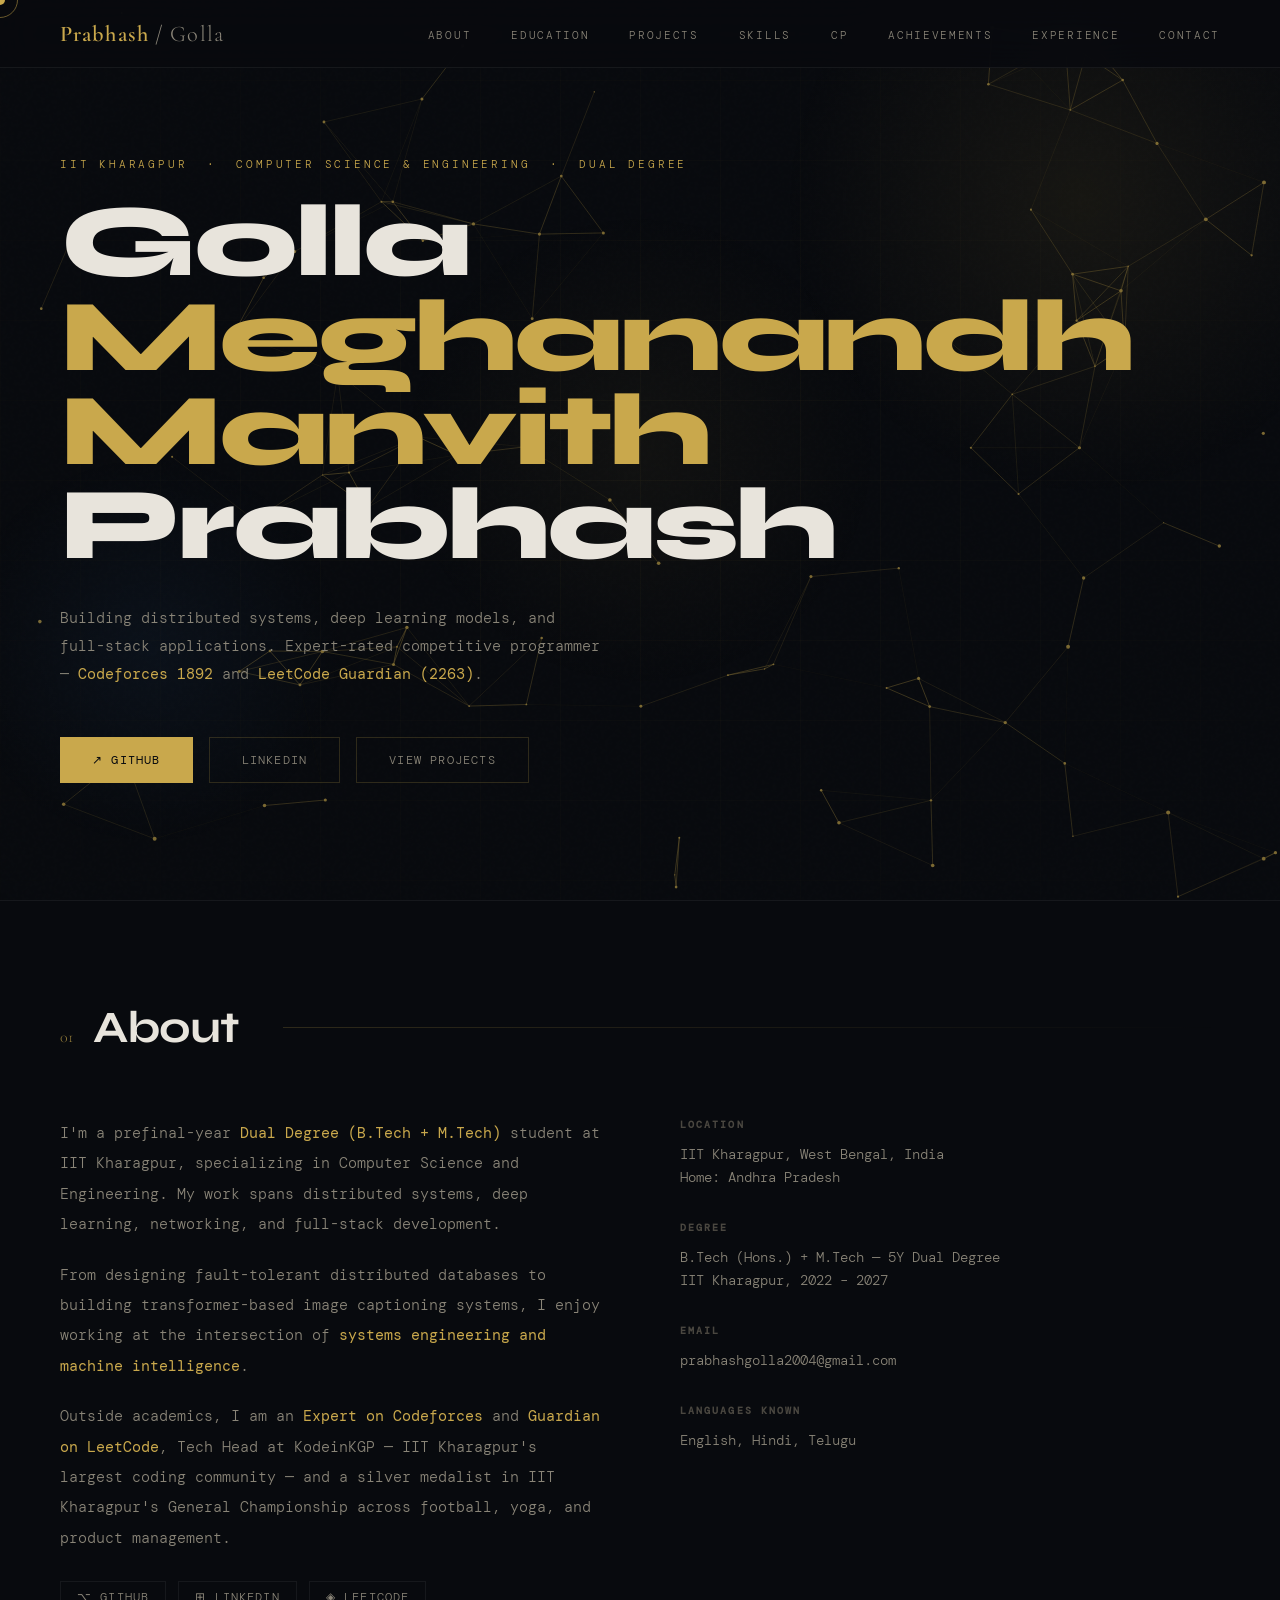
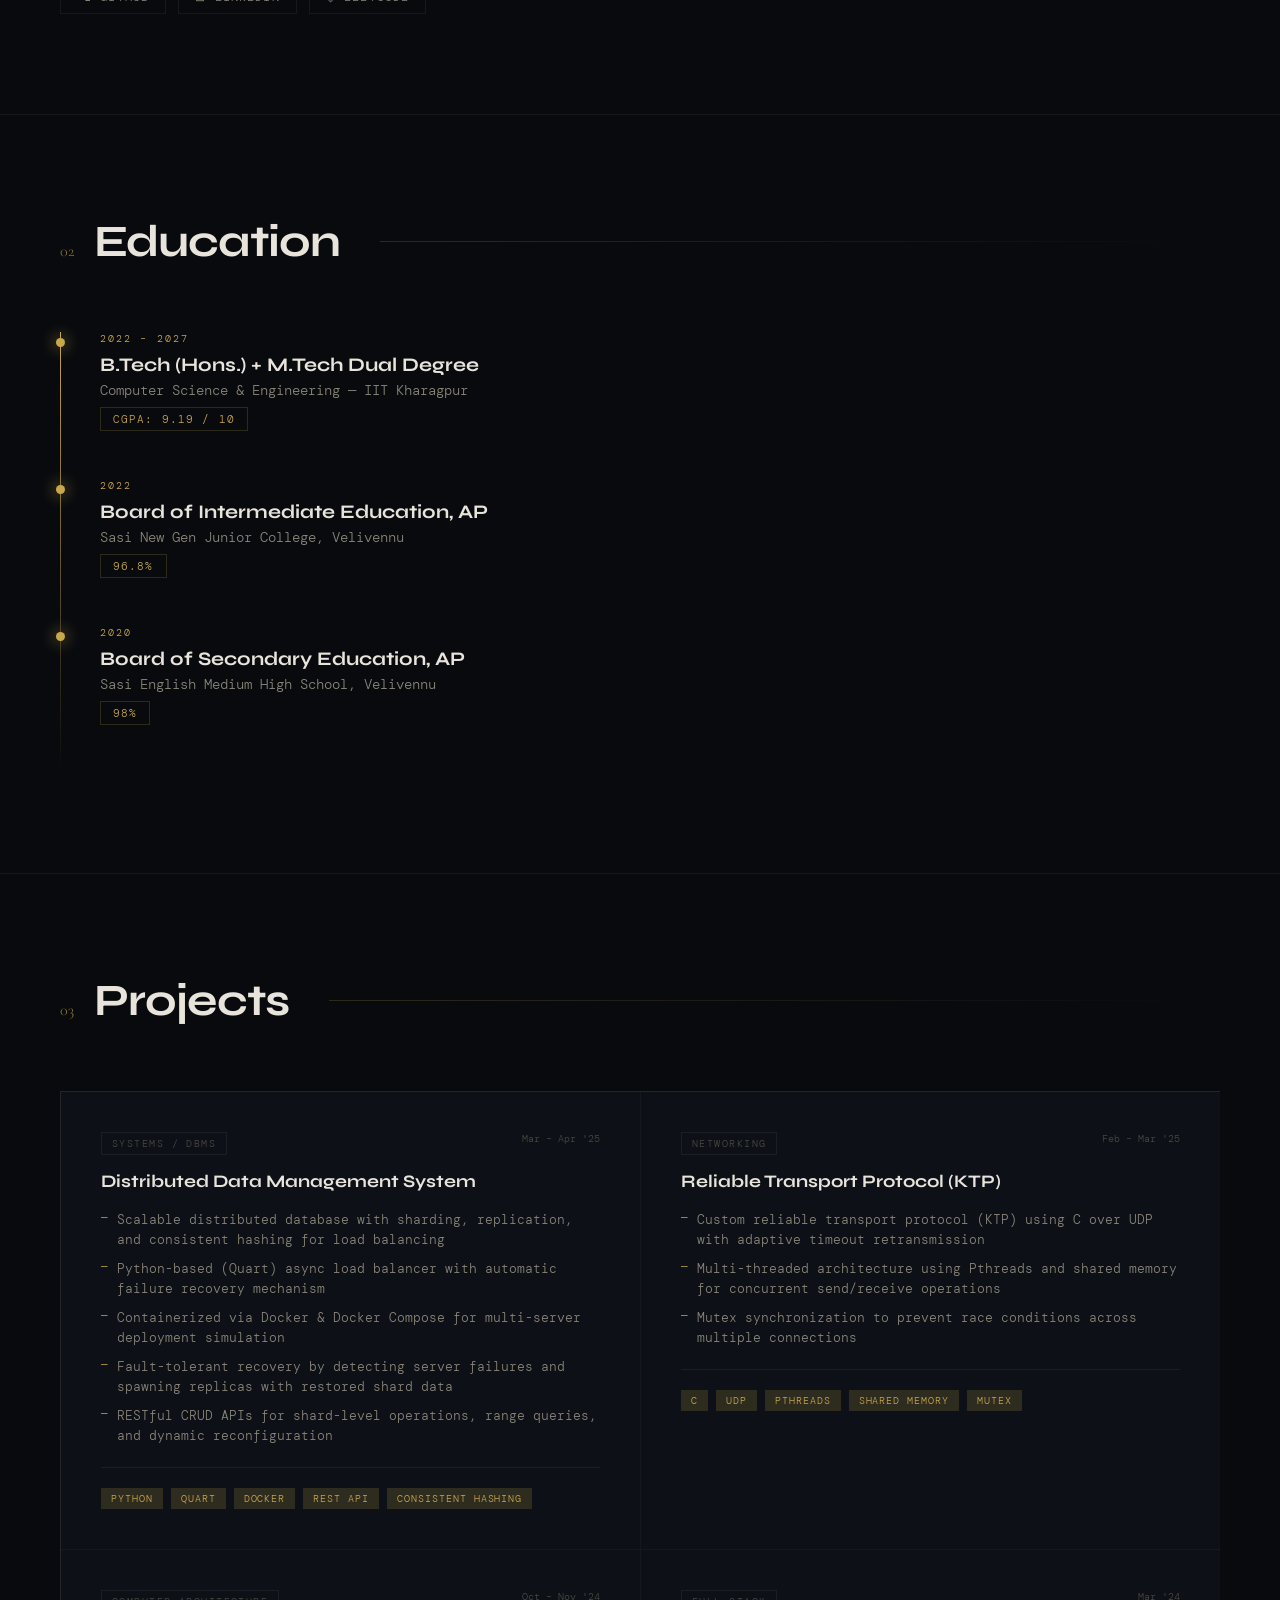
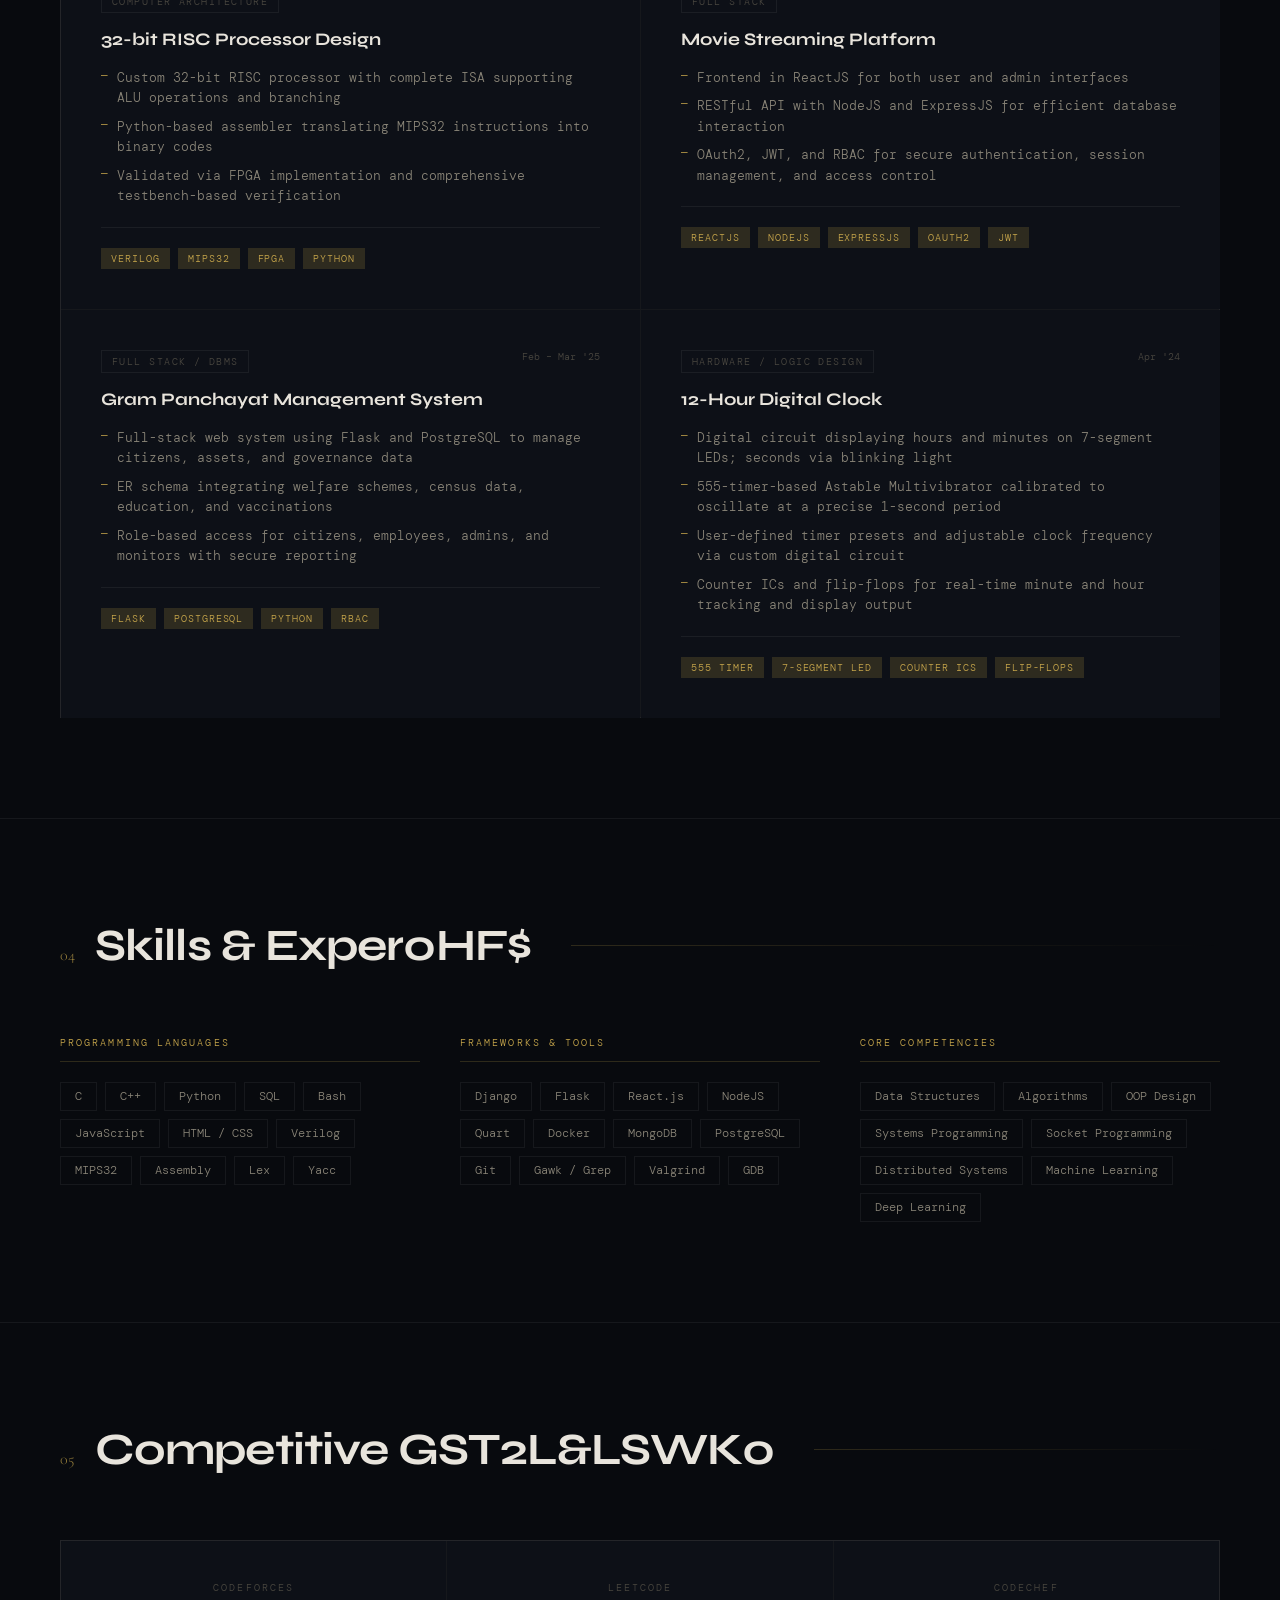
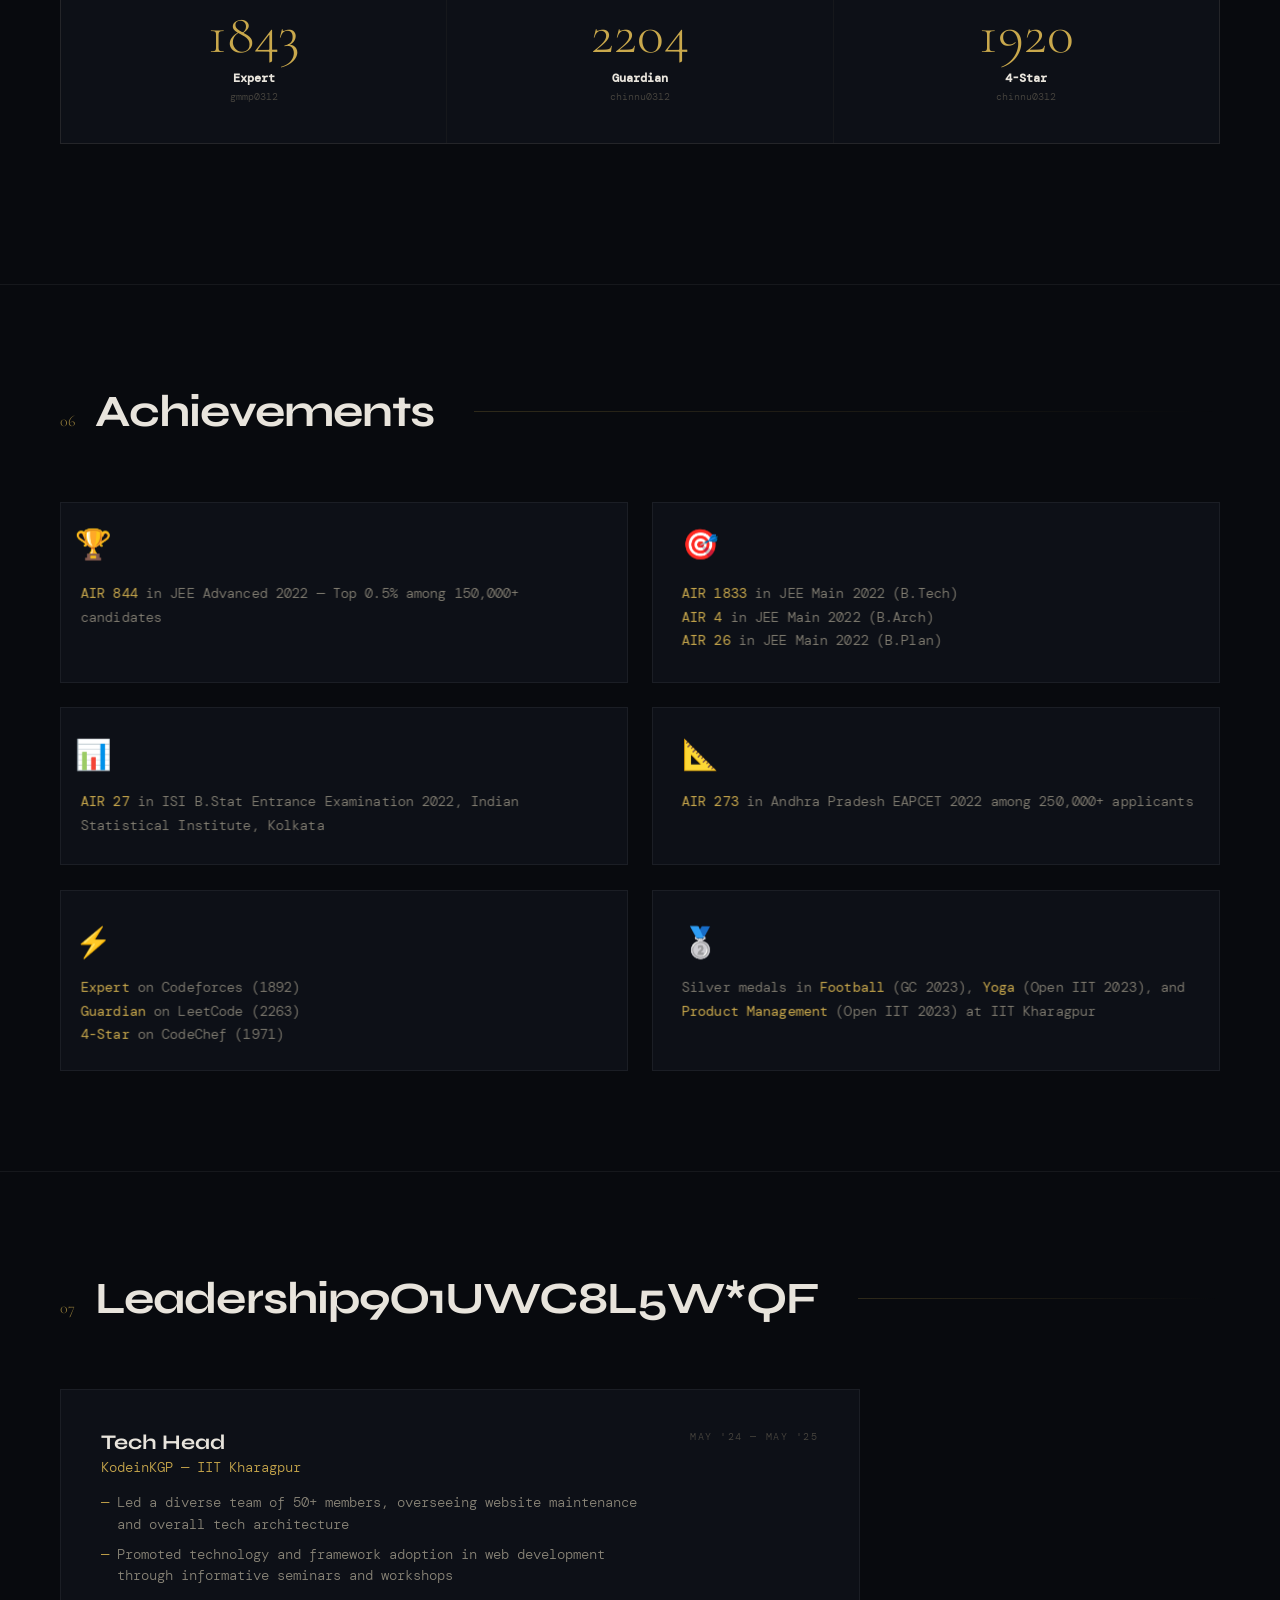
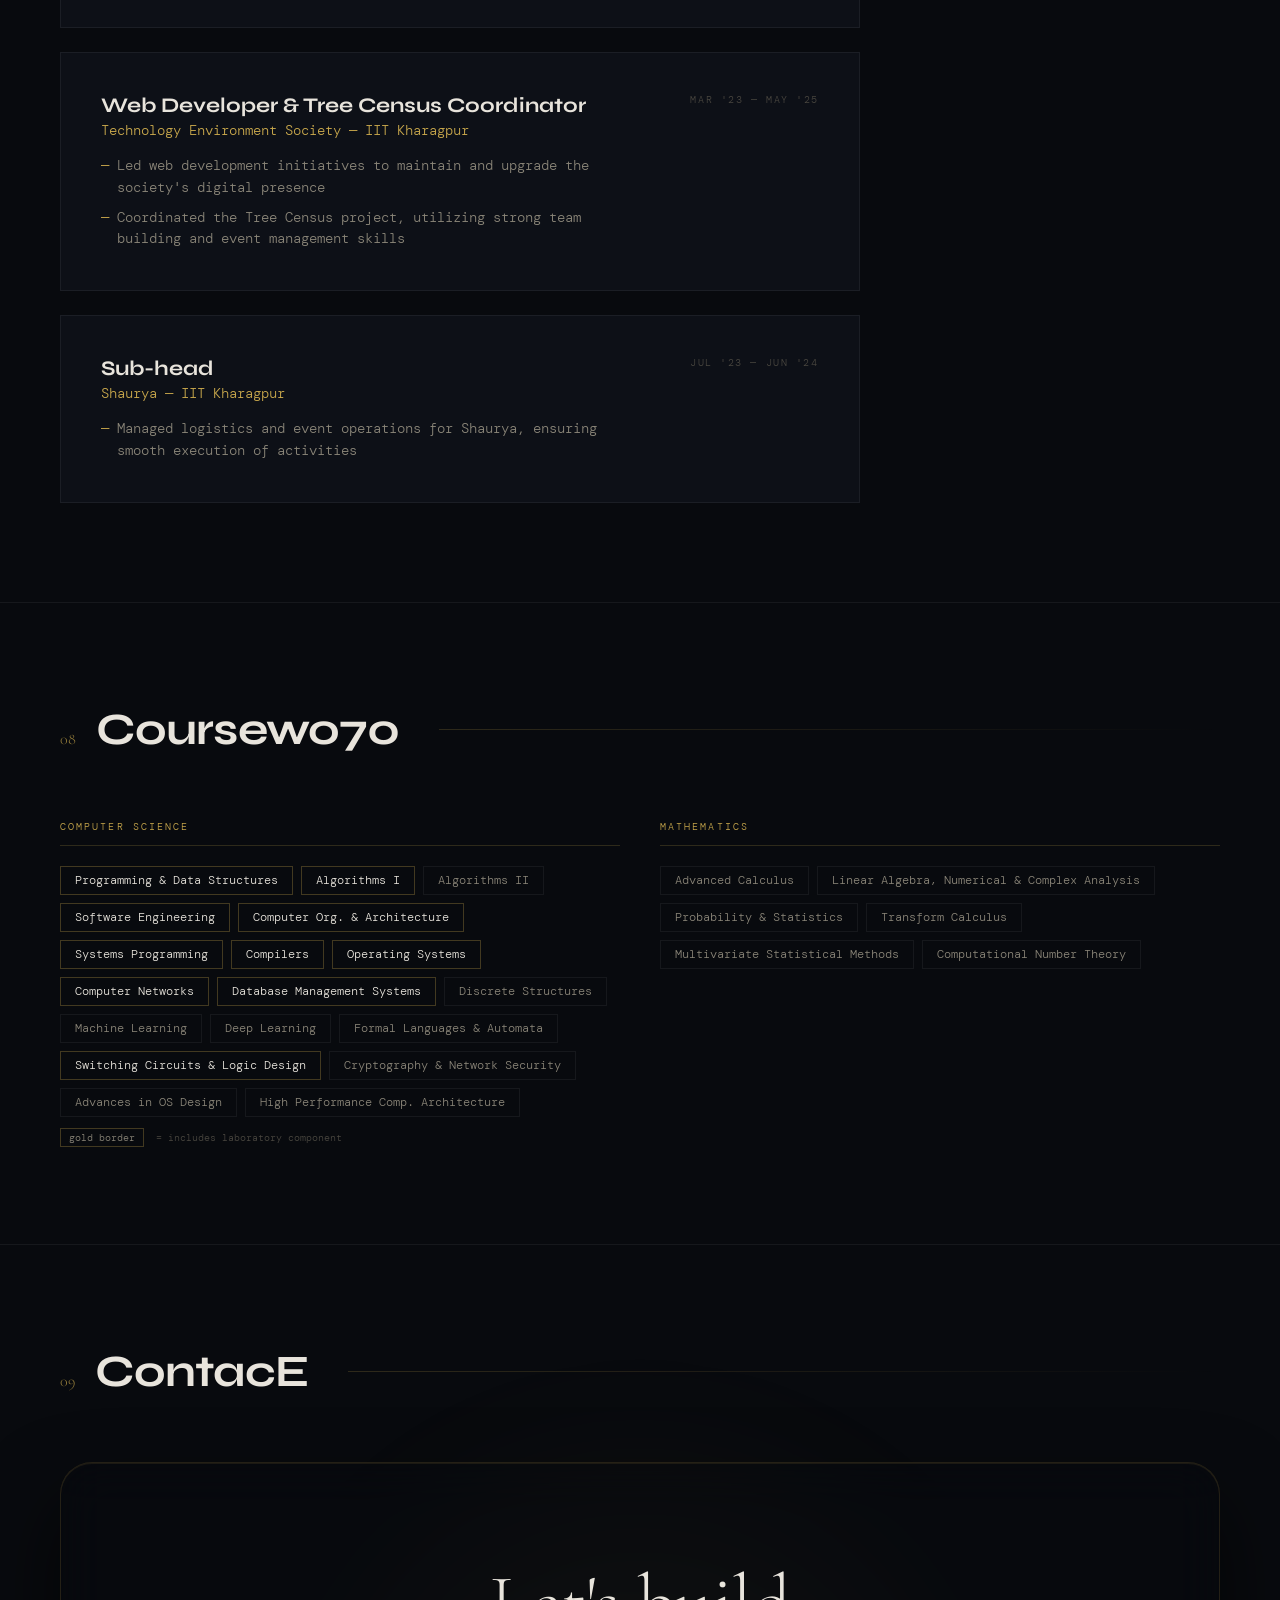
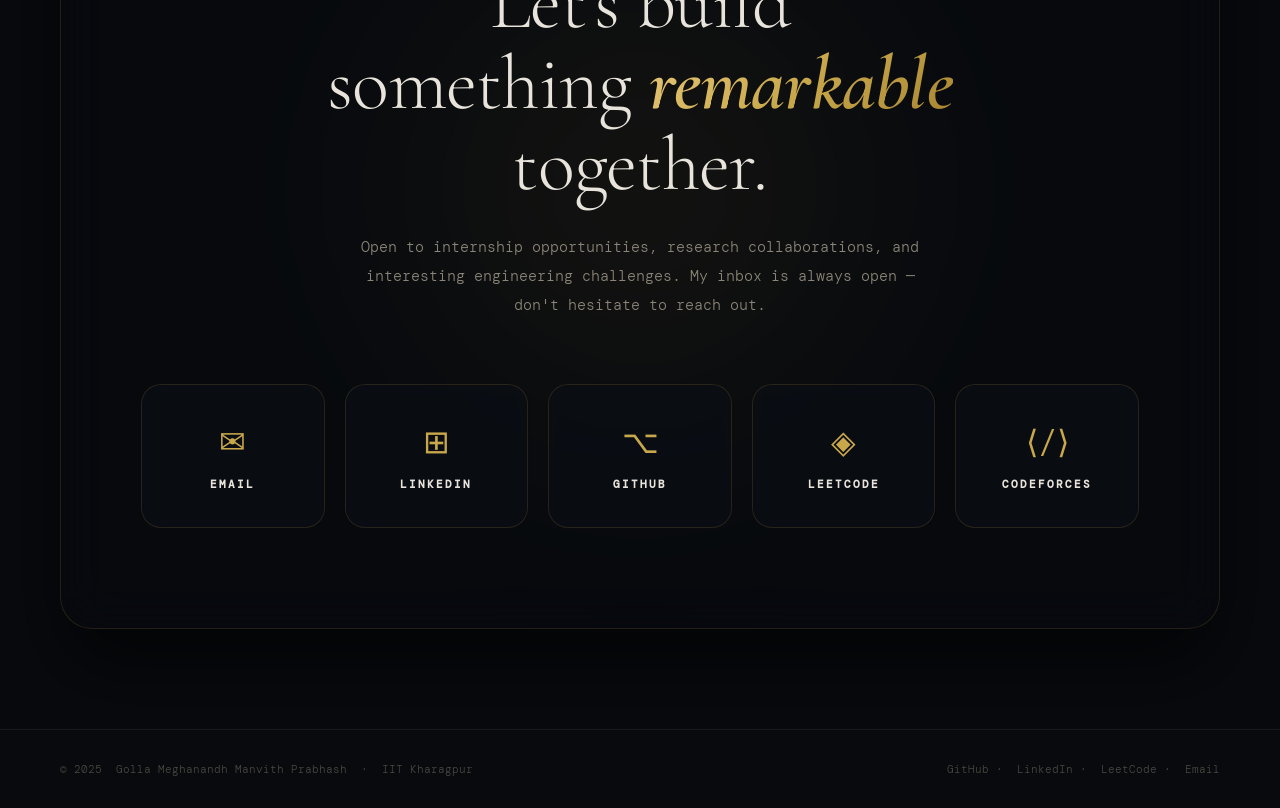
==== commit b538d7f4: "Added MetaData" ====
--- a/index.html
+++ b/index.html
@@ -1,11 +1,22 @@
 <!DOCTYPE html>
 <html lang="en">
 <head>
-<meta charset="UTF-8">
-<meta name="viewport" content="width=device-width, initial-scale=1.0">
-<title>Prabhash Golla — CS Engineer | IIT Kharagpur</title>
-<link rel="preconnect" href="https://fonts.googleapis.com">
-<link href="https://fonts.googleapis.com/css2?family=Cormorant+Garamond:ital,wght@0,300;0,400;0,600;1,300;1,400&family=DM+Mono:wght@300;400&family=Syne:wght@400;600;700;800&display=swap" rel="stylesheet">
+  <head>
+  <meta charset="UTF-8">
+  <meta name="viewport" content="width=device-width, initial-scale=1.0">
+  
+  <title>Prabhash Golla | Computer Science Engineer | IIT Kharagpur</title>
+  
+  <meta name="description" content="Portfolio of Golla Meghanandh Manvith Prabhash, a Dual Degree Computer Science & Engineering student at IIT Kharagpur specializing in distributed systems and deep learning.">
+  
+  <meta name="keywords" content="Prabhash Golla, G M M Prabhash, IIT Kharagpur, Software Engineer, Computer Science, Competitive Programming, Codeforces, LeetCode">
+  
+  <meta property="og:title" content="Prabhash Golla — Portfolio">
+  <meta property="og:description" content="Computer Science & Engineering | IIT Kharagpur">
+  <meta property="og:url" content="https://cse.iitkgp.ac.in/~gollammp/">
+  <meta property="og:type" content="website">
+  <link rel="preconnect" href="https://fonts.googleapis.com">
+  <link href="https://fonts.googleapis.com/css2?family=Cormorant+Garamond:ital,wght@0,300;0,400;0,600;1,300;1,400&family=DM+Mono:wght@300;400&family=Syne:wght@400;600;700;800&display=swap" rel="stylesheet">
 <style>
 :root {
   --bg: #080a0e;
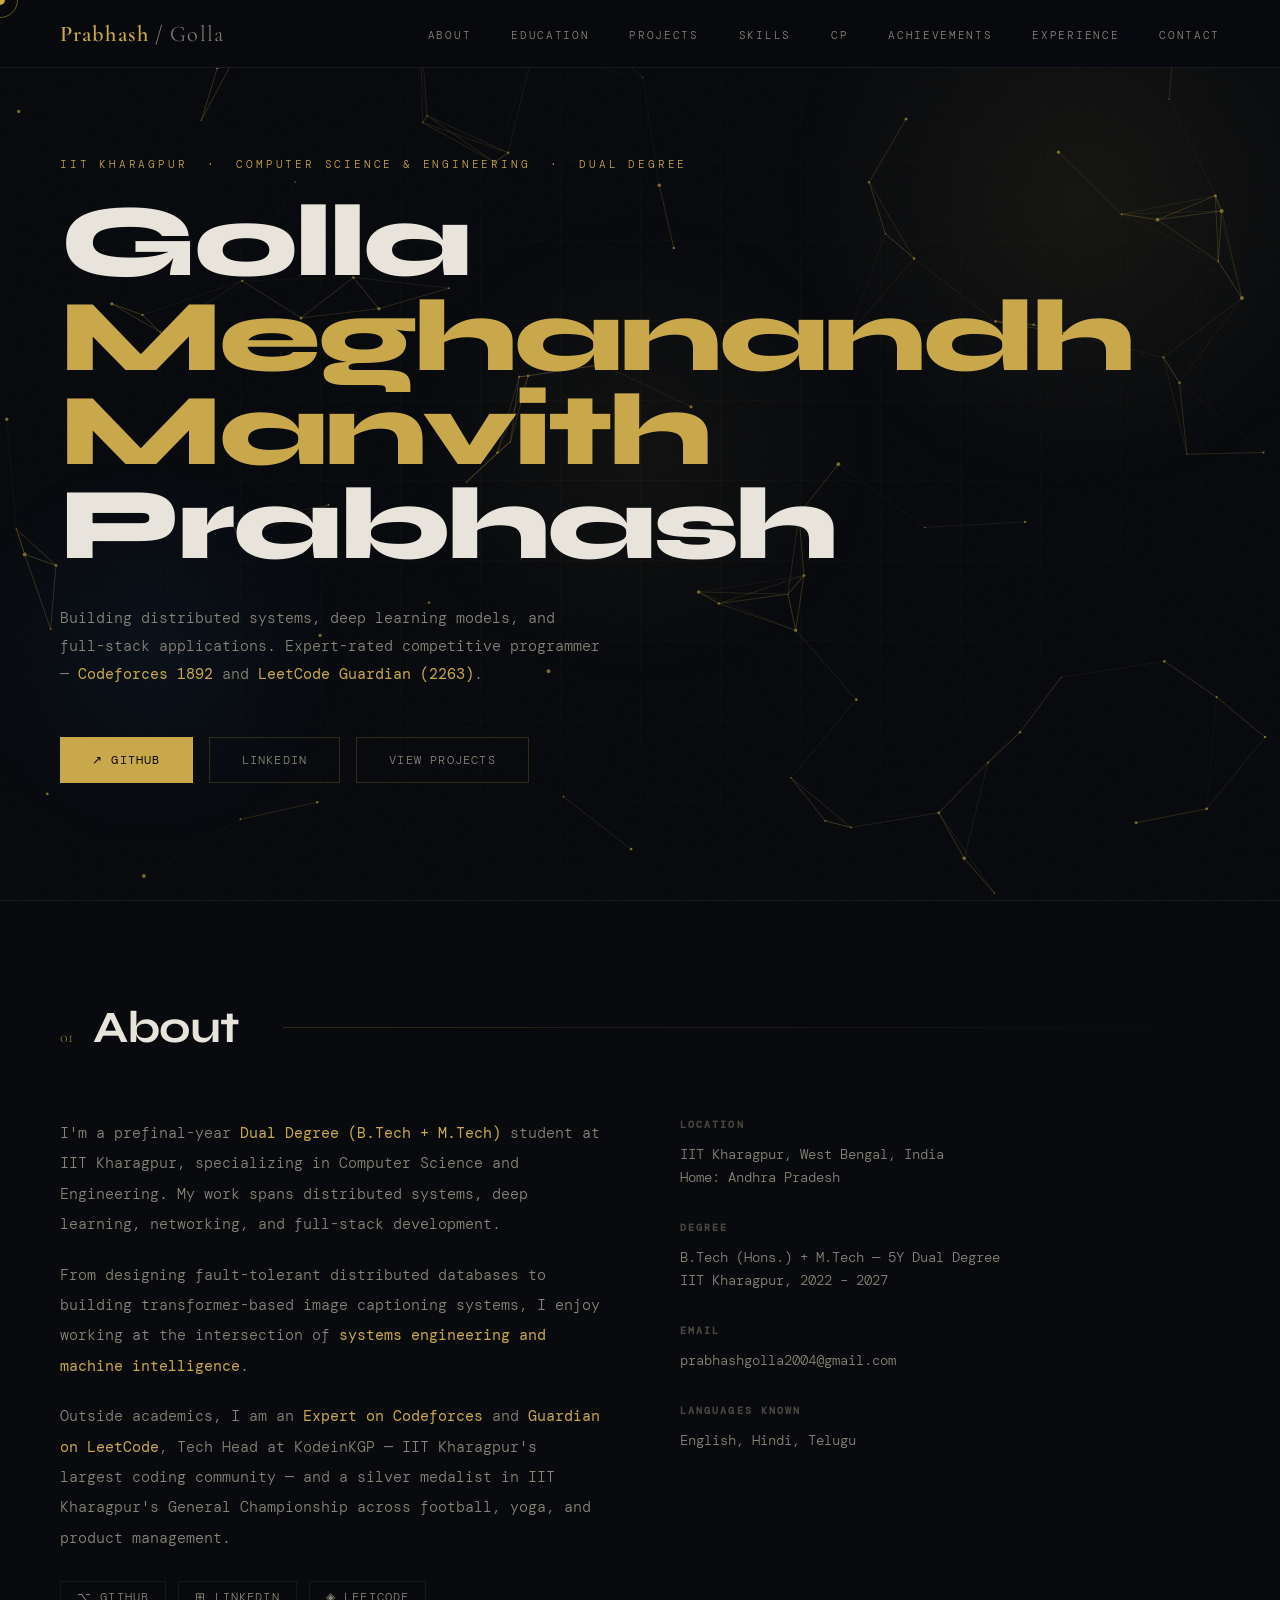
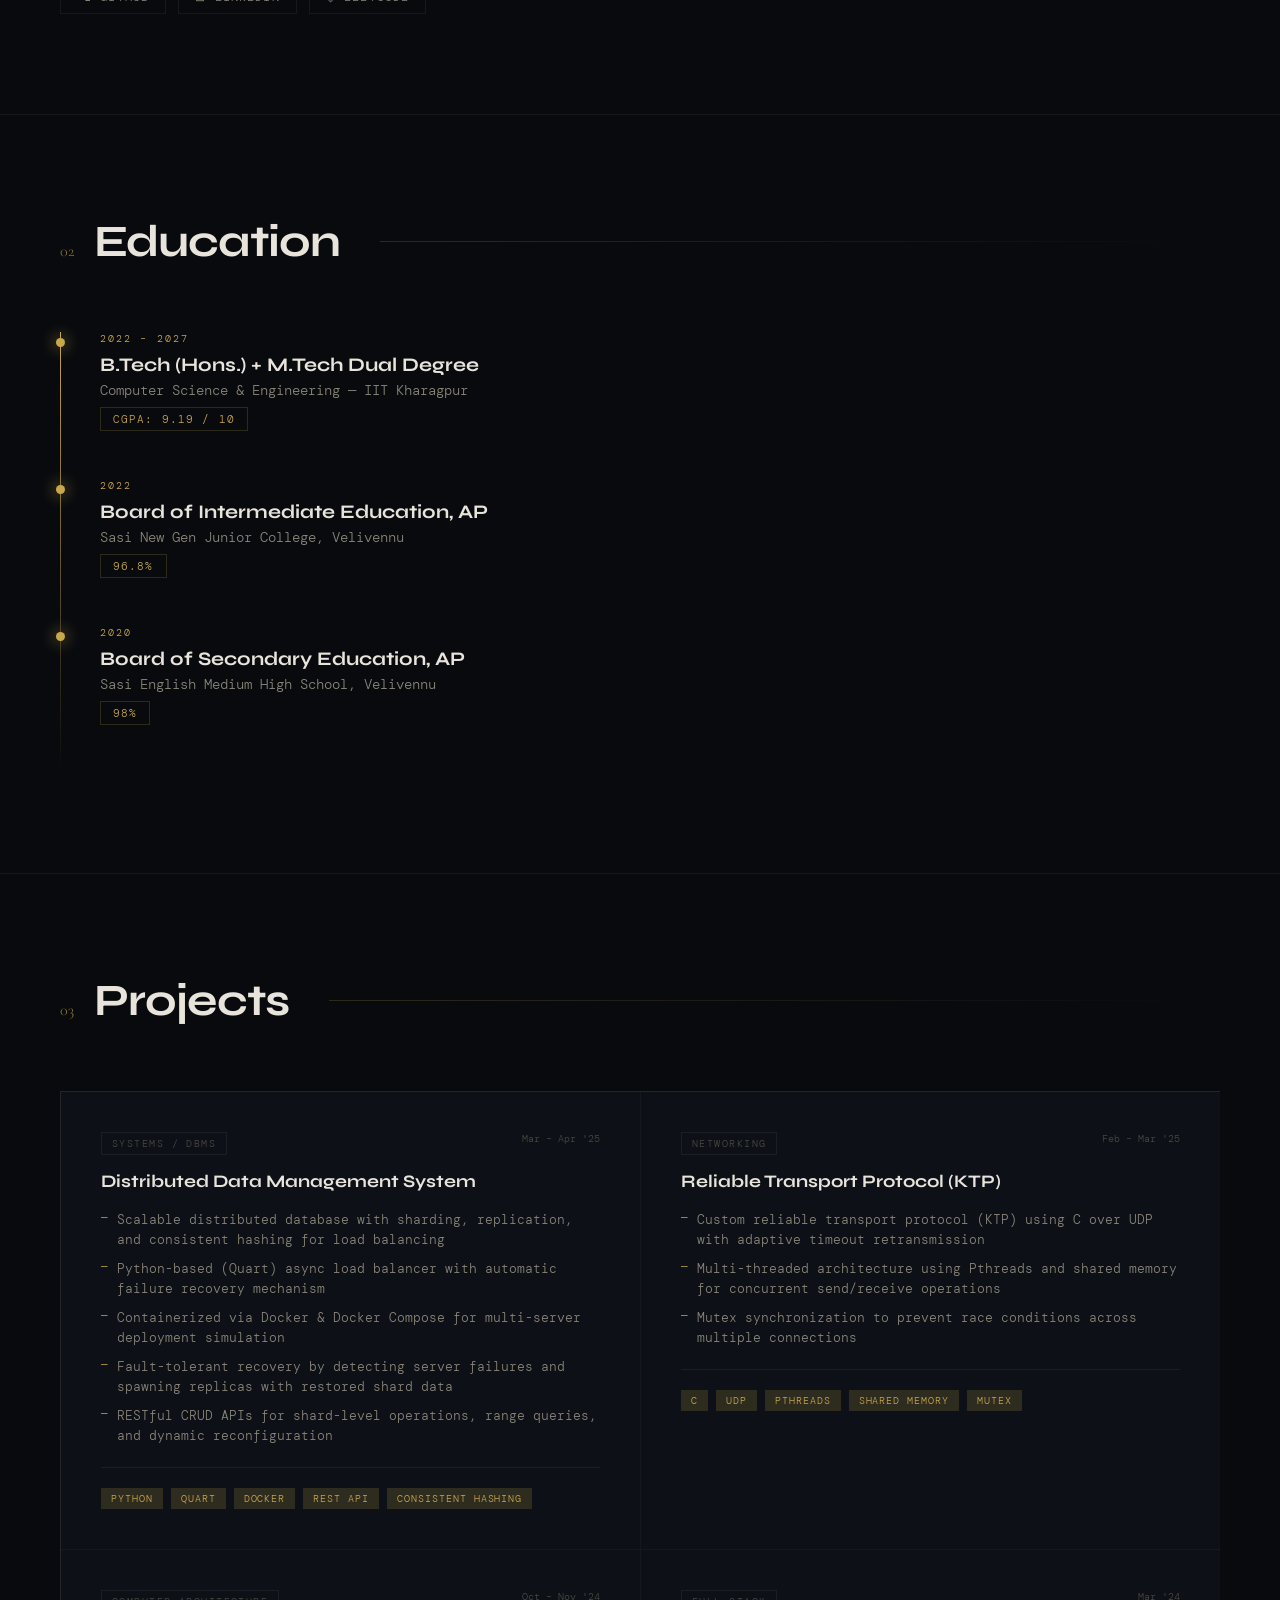
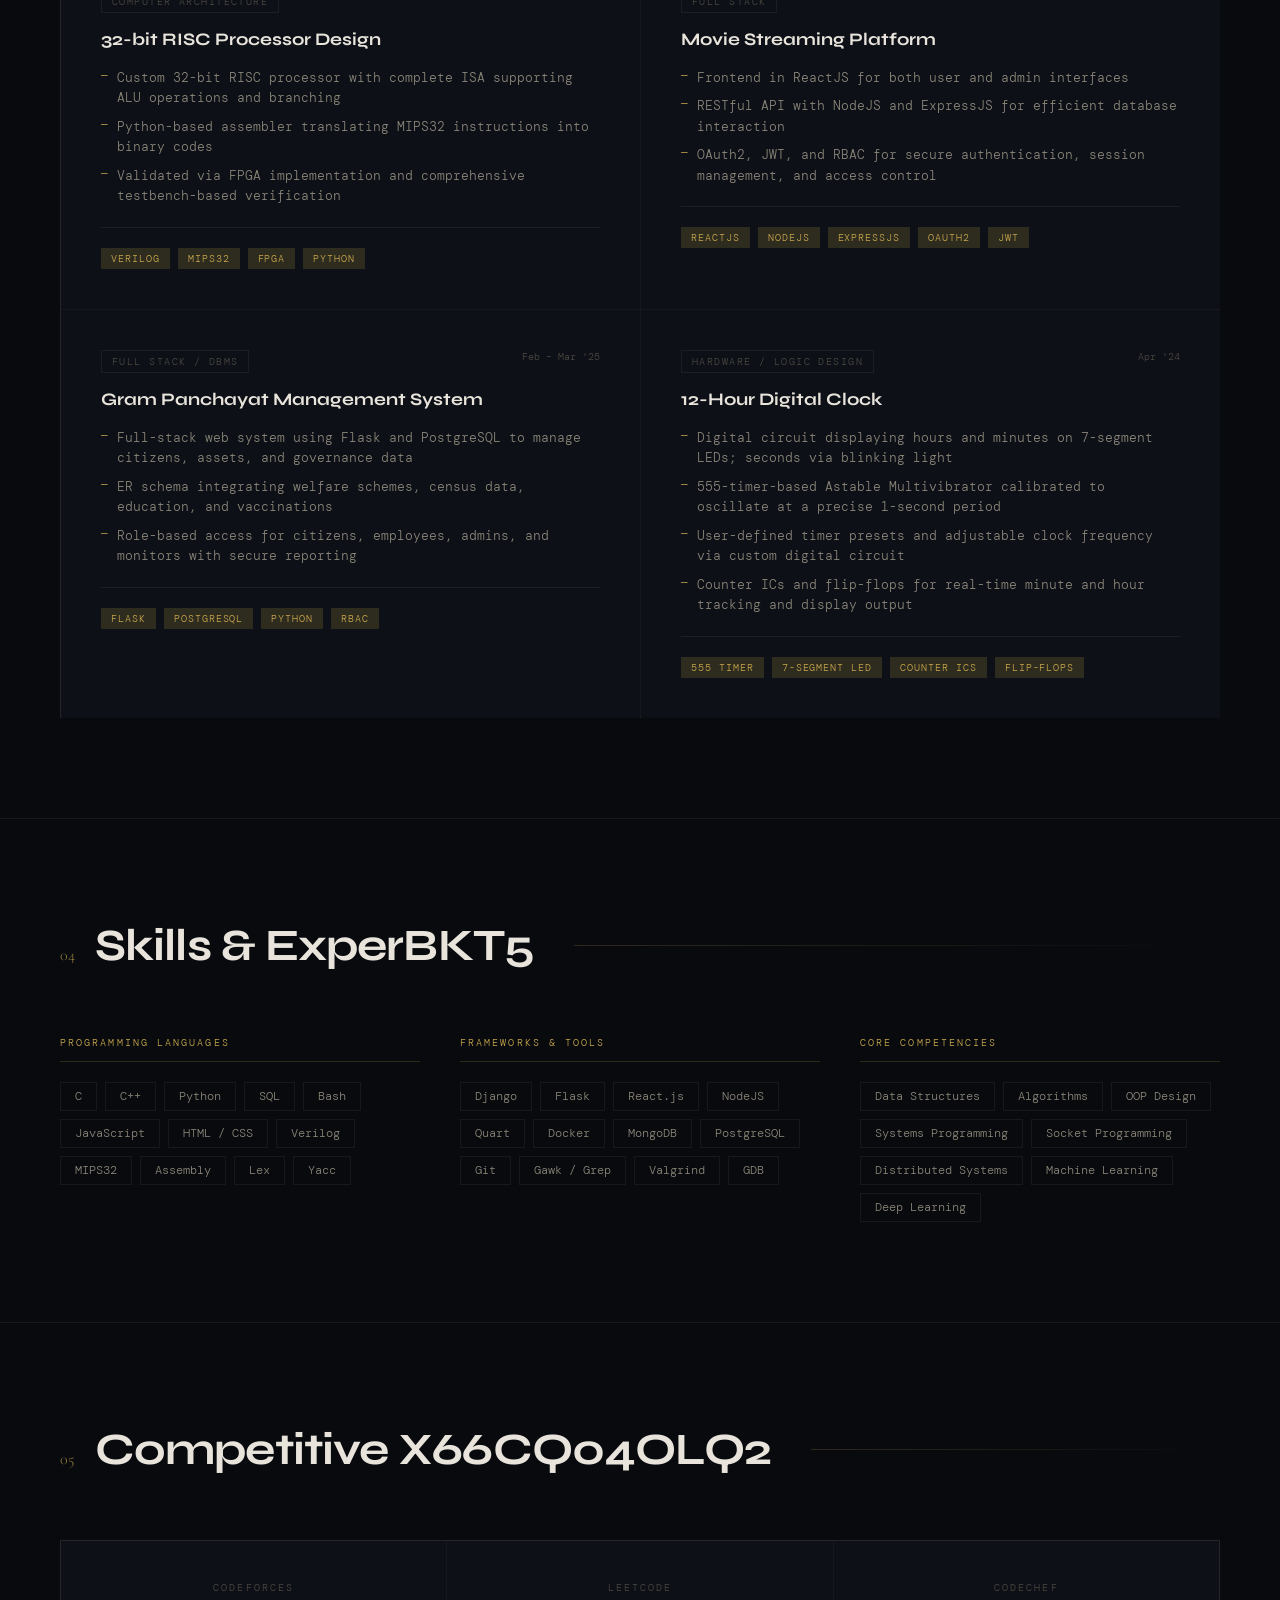
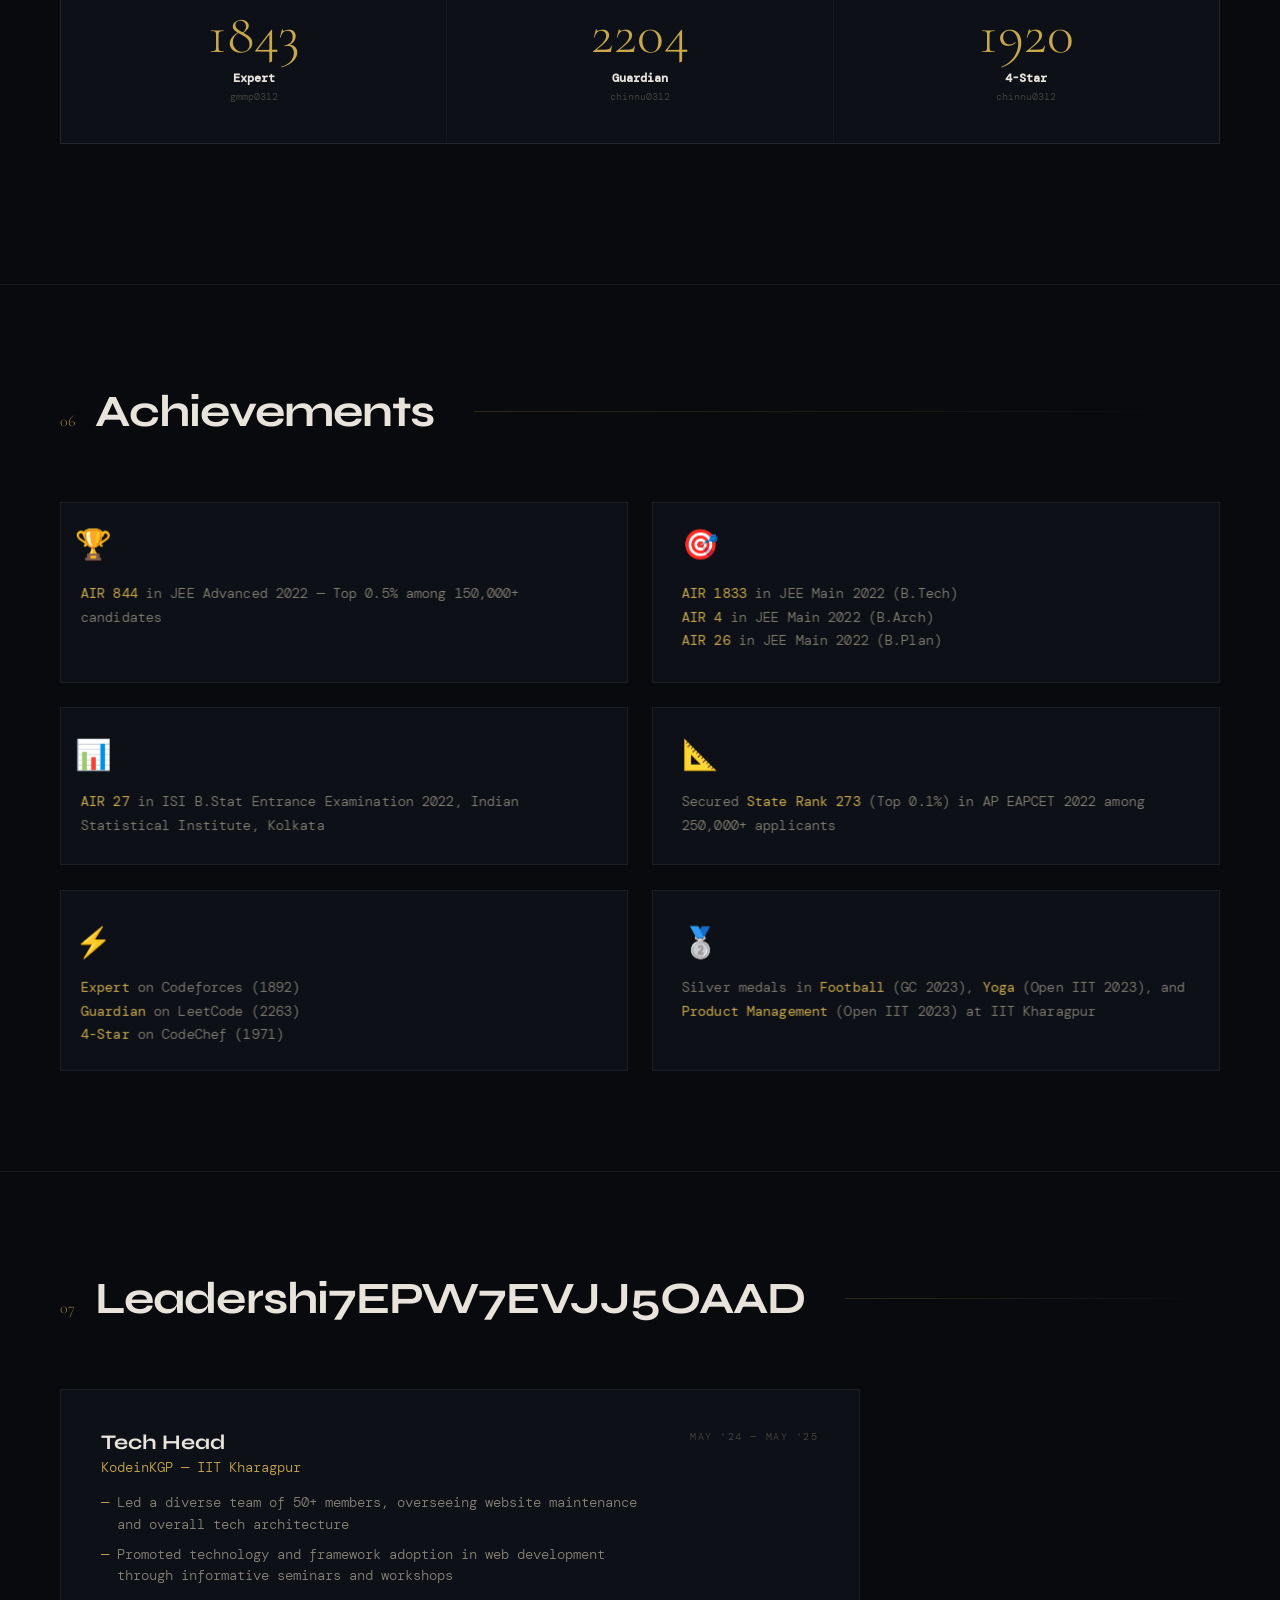
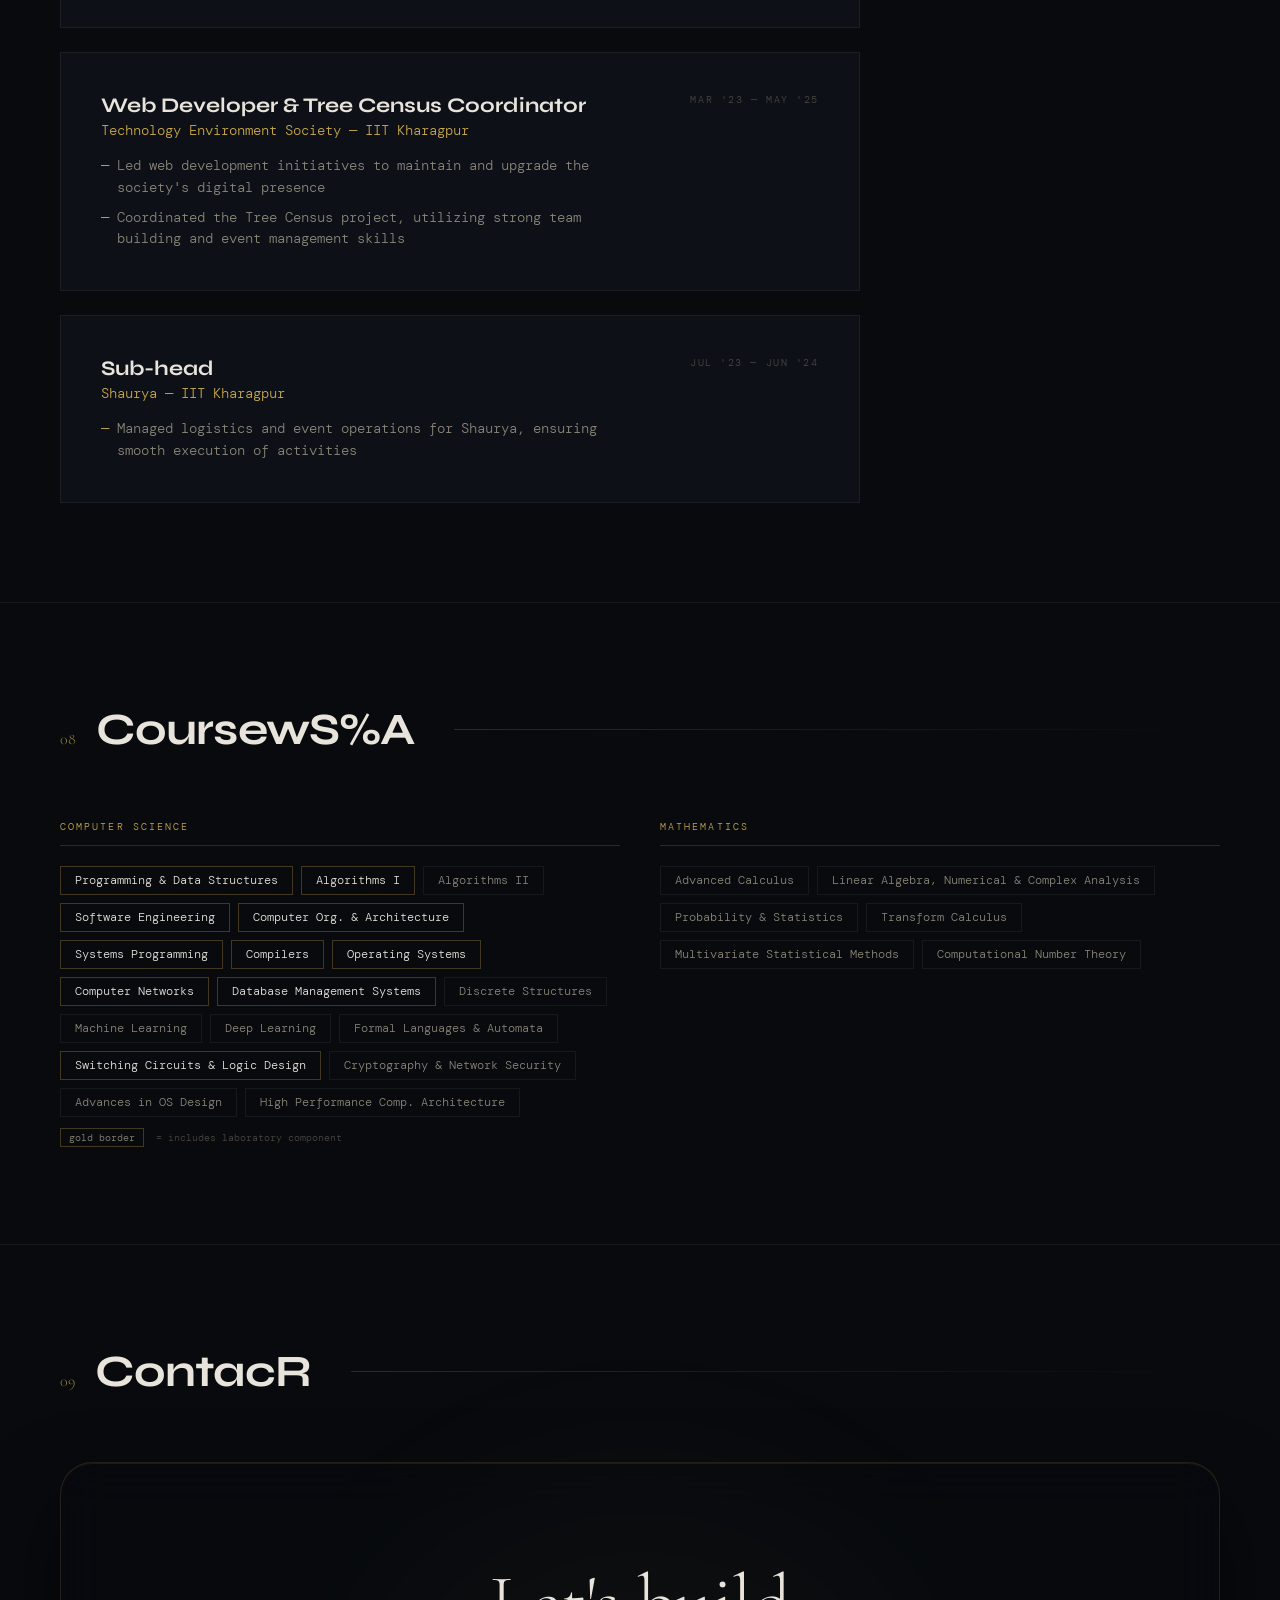
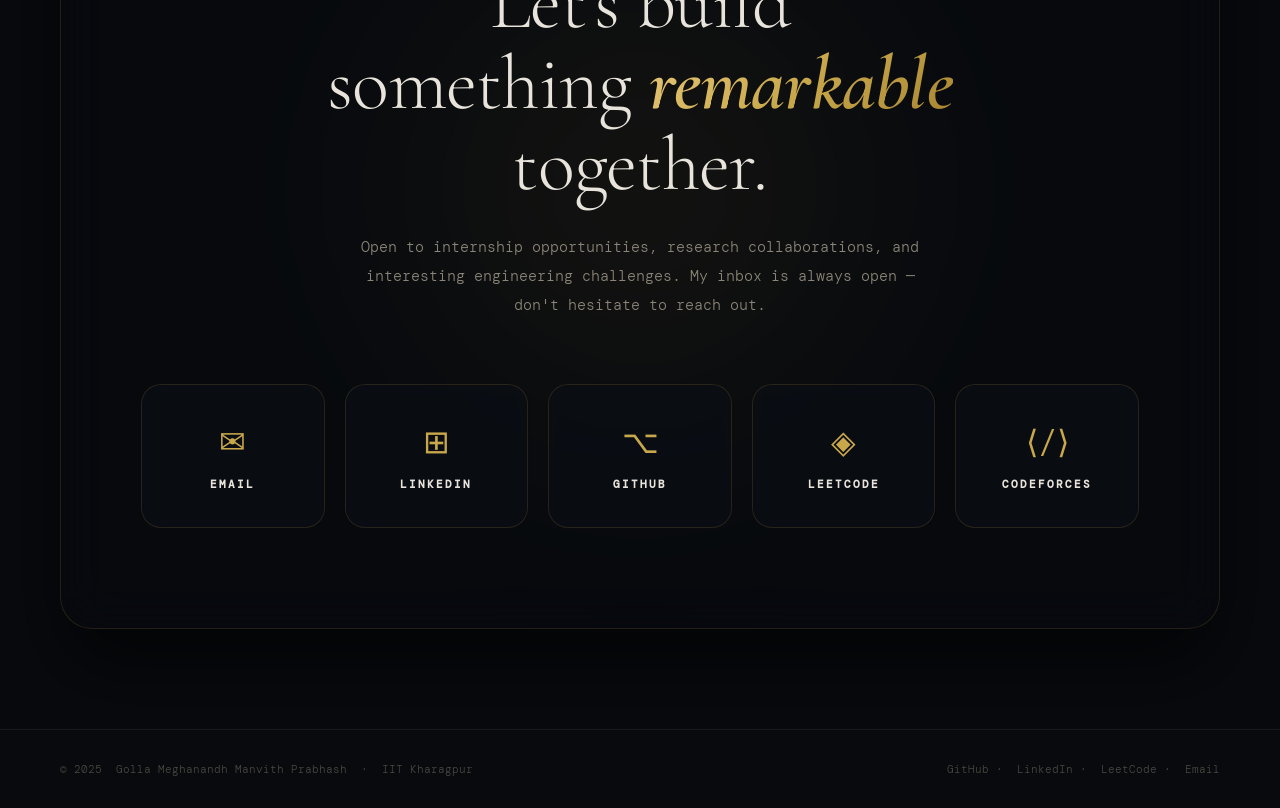
==== commit da3459c1: "Added MetaData" ====
--- a/index.html
+++ b/index.html
@@ -926,7 +926,7 @@
     </div>
     <div class="achievement-card reveal d1 tilt-card">
       <span class="achievement-icon">📐</span>
-      <div class="achievement-text"><strong>AIR 273</strong> in Andhra Pradesh EAPCET 2022 among 250,000+ applicants</div>
+      <div class="achievement-text">Secured <strong>State Rank 273</strong> (Top 0.1%) in AP EAPCET 2022 among 250,000+ applicants</div>
     </div>
     <div class="achievement-card reveal d2 tilt-card">
       <span class="achievement-icon">⚡</span>
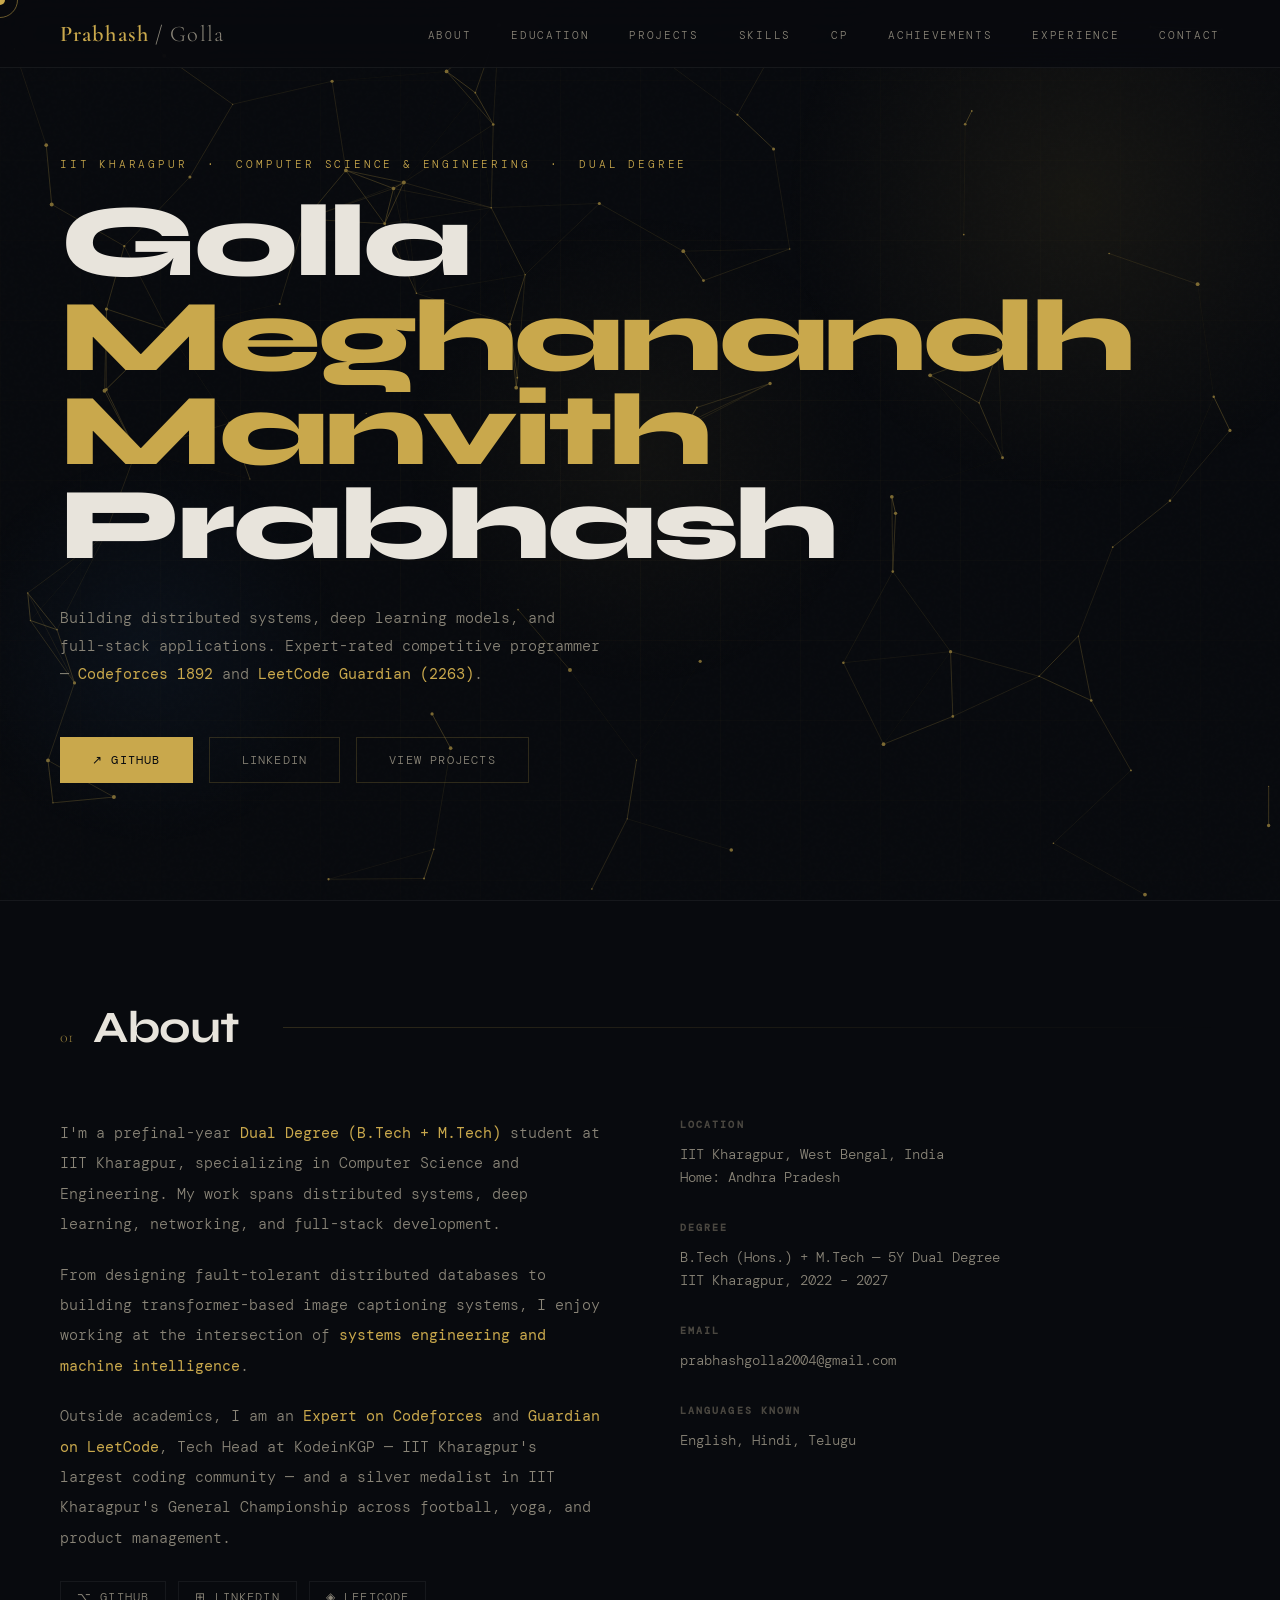
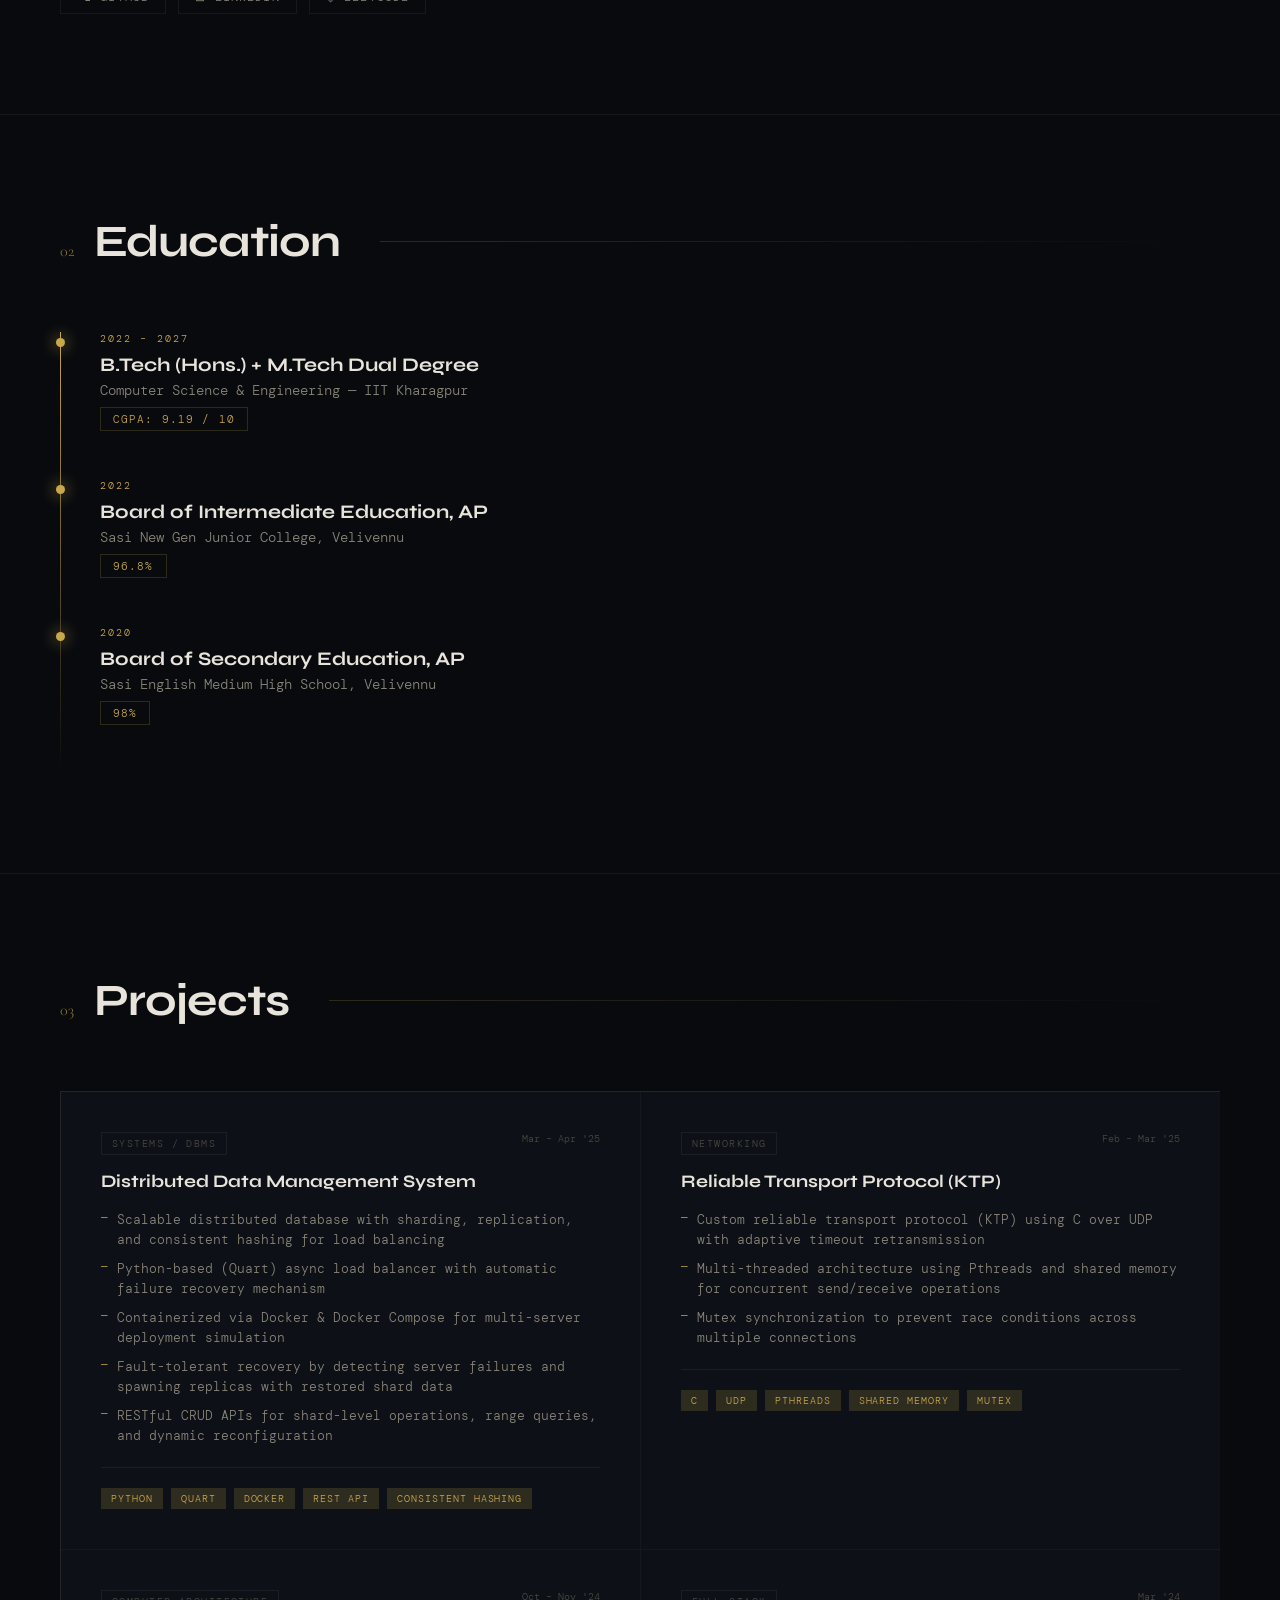
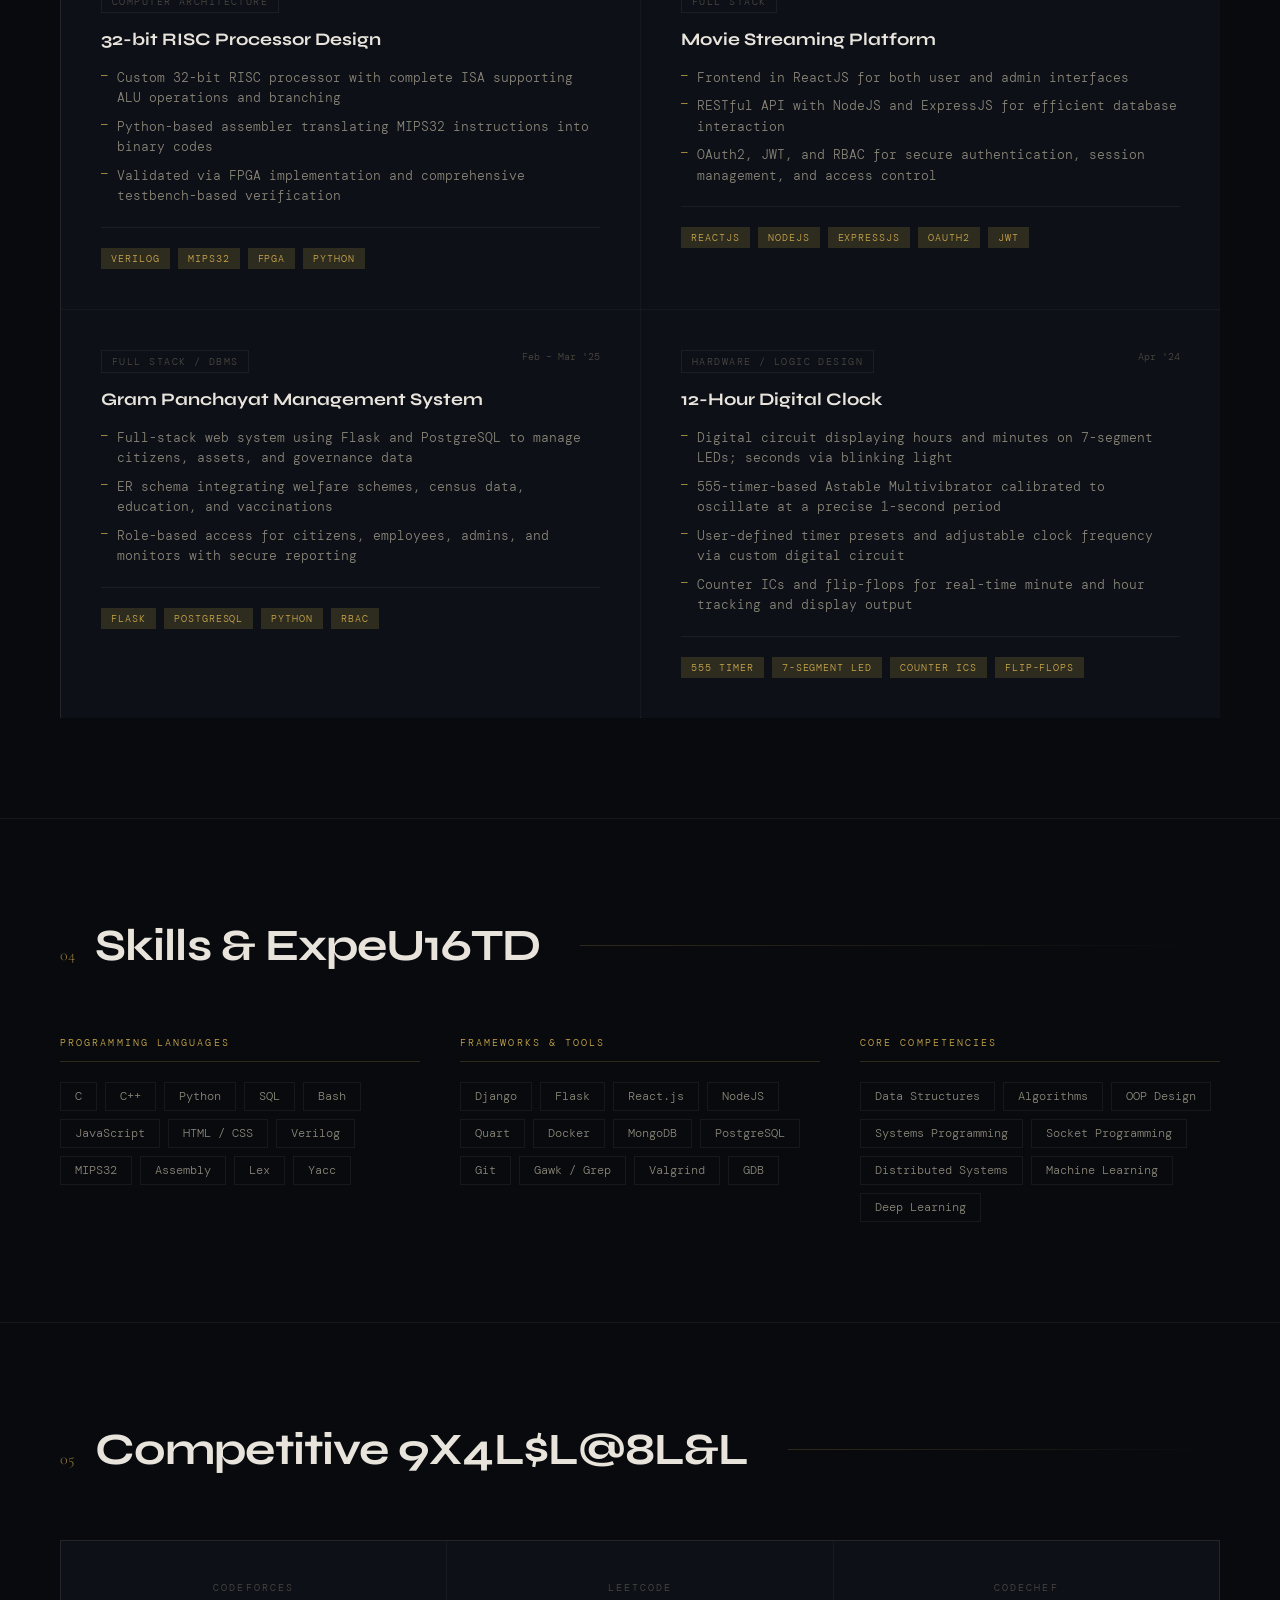
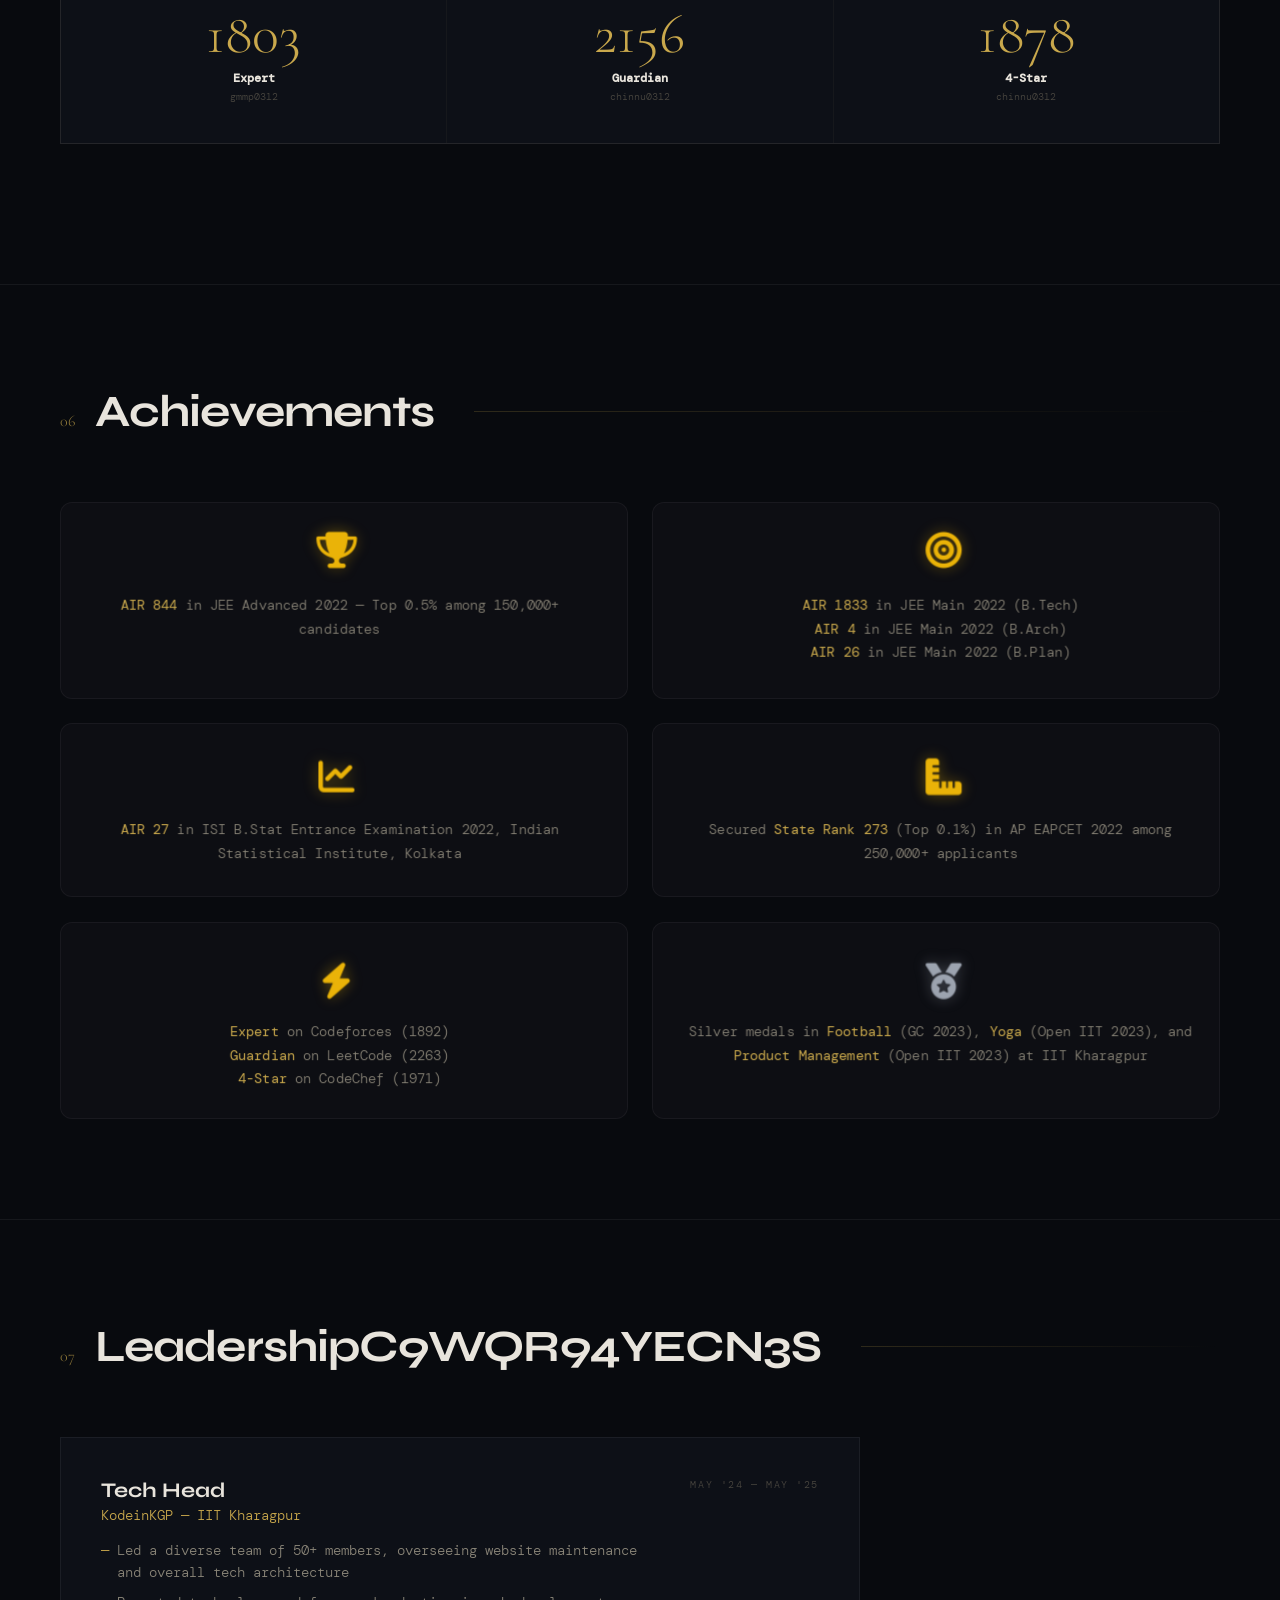
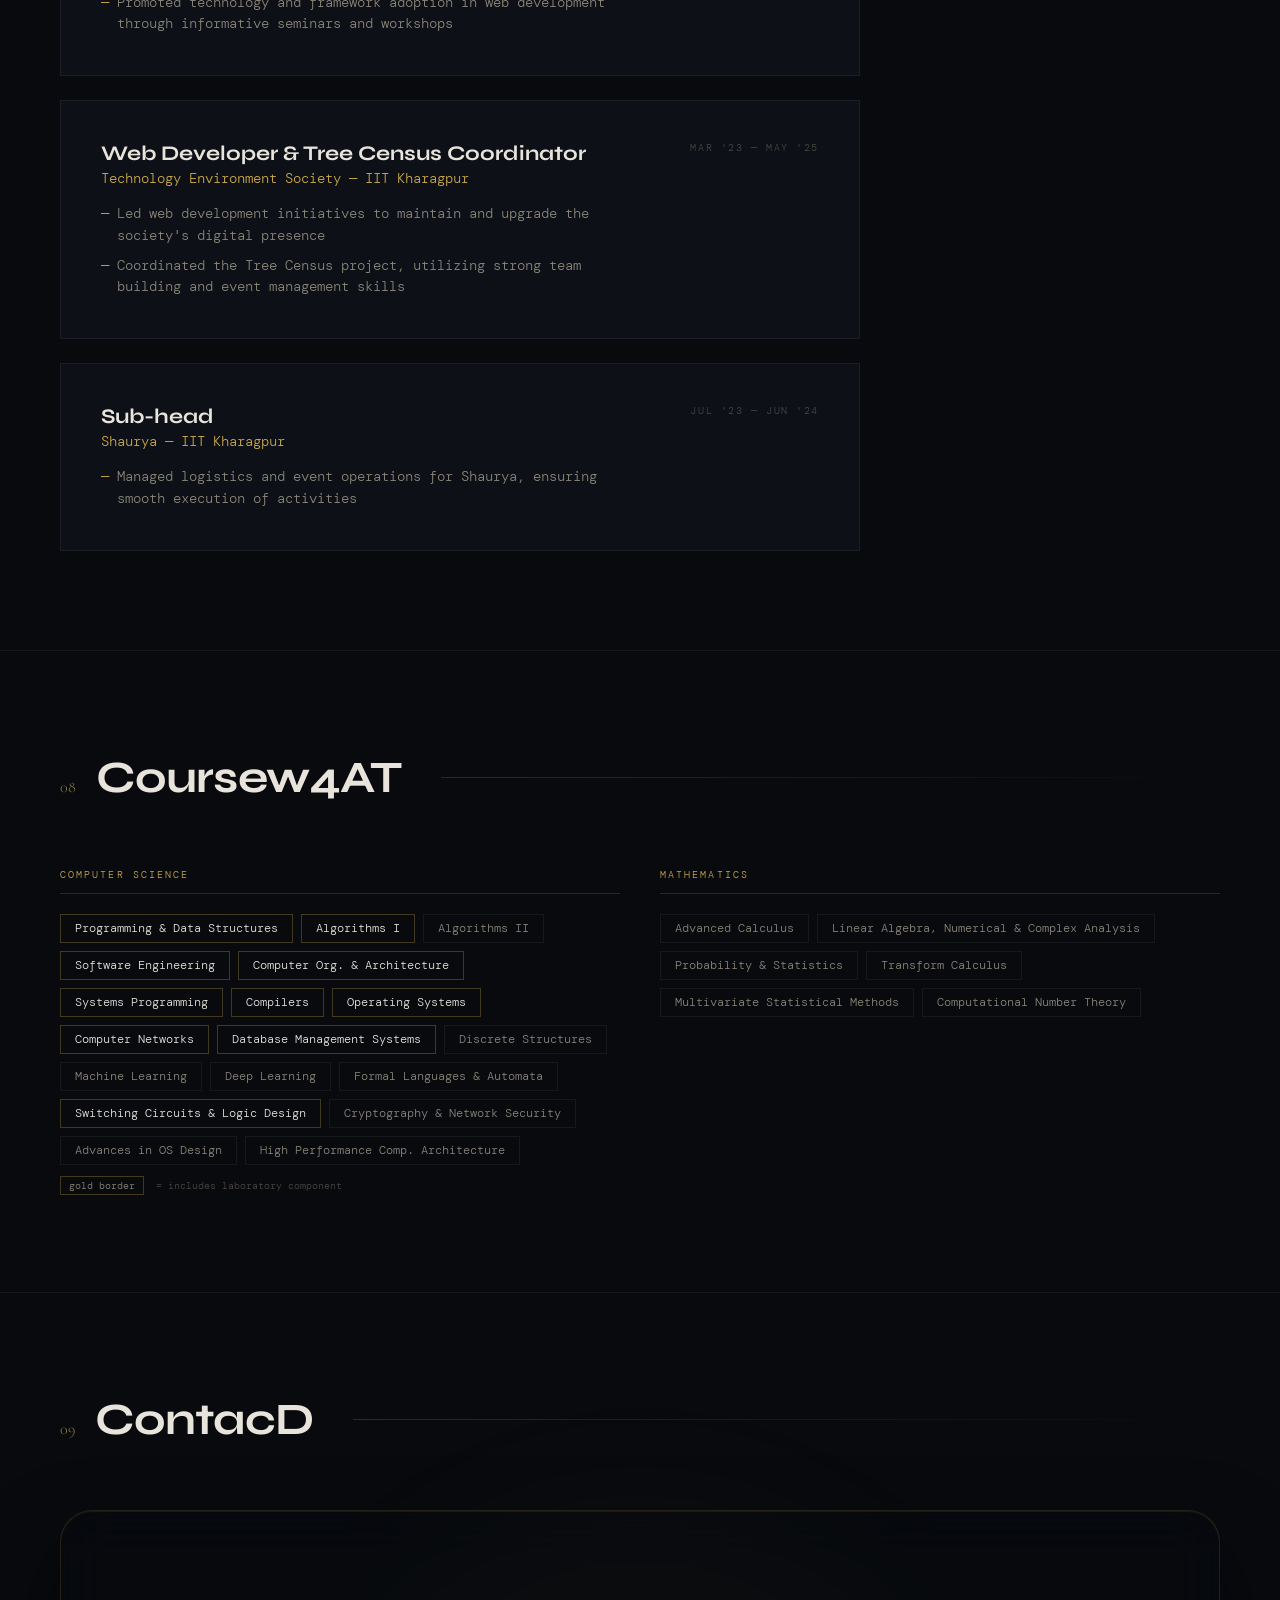
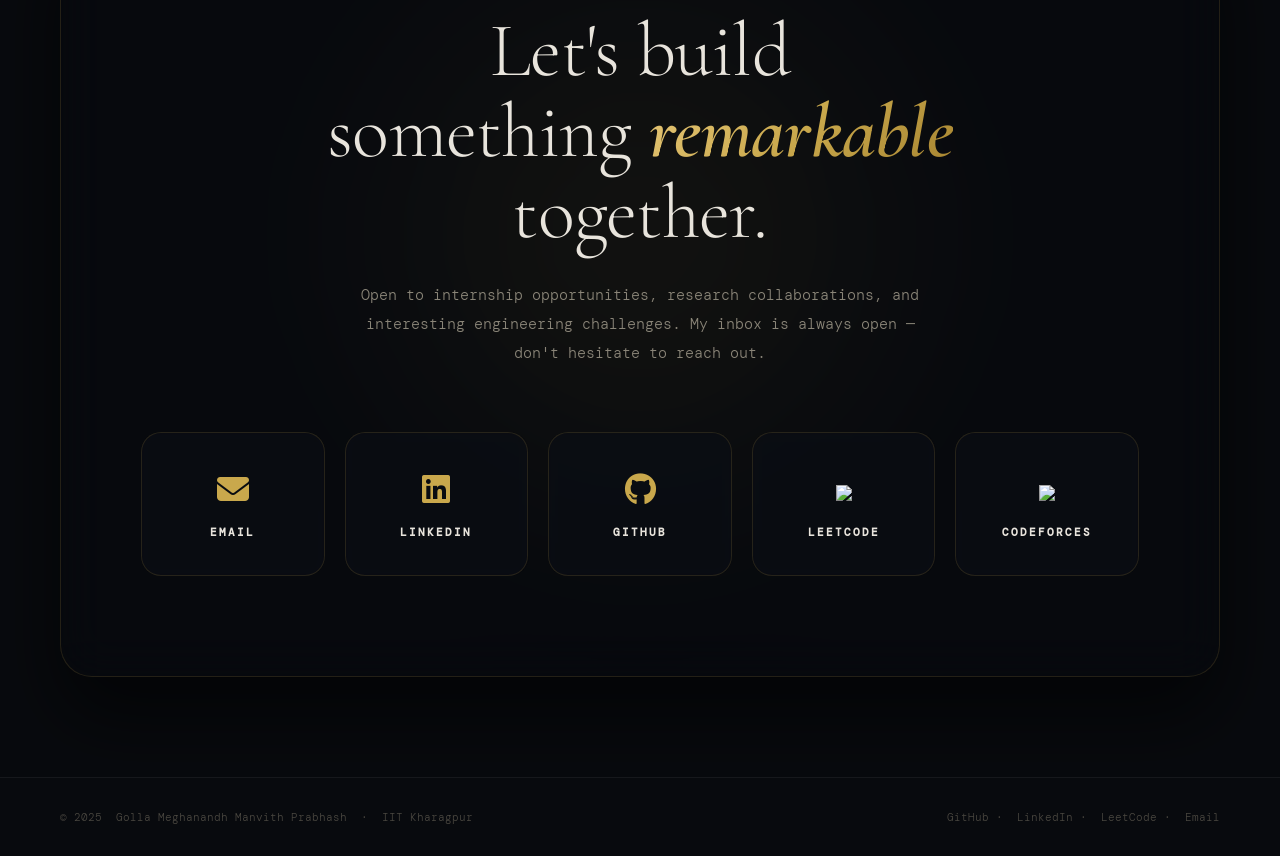
==== commit 1bc0efe1: "Added MetaData" ====
--- a/index.html
+++ b/index.html
@@ -5,7 +5,7 @@
   <meta charset="UTF-8">
   <meta name="viewport" content="width=device-width, initial-scale=1.0">
   
-  <title>Prabhash Golla | Computer Science Engineer | IIT Kharagpur</title>
+  <title>Prabhash Golla</title>
   
   <meta name="description" content="Portfolio of Golla Meghanandh Manvith Prabhash, a Dual Degree Computer Science & Engineering student at IIT Kharagpur specializing in distributed systems and deep learning.">
   
@@ -16,6 +16,7 @@
   <meta property="og:url" content="https://cse.iitkgp.ac.in/~gollammp/">
   <meta property="og:type" content="website">
   <link rel="preconnect" href="https://fonts.googleapis.com">
+  <link rel="stylesheet" href="https://cdnjs.cloudflare.com/ajax/libs/font-awesome/6.4.2/css/all.min.css">
   <link href="https://fonts.googleapis.com/css2?family=Cormorant+Garamond:ital,wght@0,300;0,400;0,600;1,300;1,400&family=DM+Mono:wght@300;400&family=Syne:wght@400;600;700;800&display=swap" rel="stylesheet">
 <style>
 :root {
@@ -596,6 +597,54 @@
   .tilt-card { transform: none !important; transition: none !important; }
   .magnetic-btn { transform: none !important; }
 }
+/* Target the new icons */
+.achievement-icon {
+  font-size: 2.2rem; /* Adjust size as needed */
+  color: #eab308; /* A sophisticated gold/yellow. Change this hex to perfectly match your site's accent color */
+  margin-bottom: 1rem;
+  display: inline-block;
+  
+  /* Adds a subtle high-tech glow */
+  text-shadow: 0 0 15px rgba(234, 179, 8, 0.4);
+  
+  /* Smooth transition for hover effects */
+  transition: transform 0.3s ease, text-shadow 0.3s ease;
+}
+
+/* Optional: Make the icon pop when you hover over the card */
+.achievement-card:hover .achievement-icon {
+  transform: scale(1.1);
+  text-shadow: 0 0 25px rgba(234, 179, 8, 0.8);
+}
+
+/* Specific styling for the silver medal to differentiate it from the gold ones */
+.achievement-card .fa-medal {
+  color: #9ca3af; /* Silver color */
+  text-shadow: 0 0 15px rgba(156, 163, 175, 0.4);
+}
+.achievement-card:hover .fa-medal {
+  text-shadow: 0 0 25px rgba(156, 163, 175, 0.8);
+}
+
+.achievement-card {
+  background: rgba(18, 18, 24, 0.6); /* Assuming you have a dark semi-transparent bg */
+  border: 1px solid rgba(255, 255, 255, 0.05); /* Very faint white/gray border */
+  border-radius: 12px; /* Smooth rounded corners */
+  transition: transform 0.3s ease, border-color 0.3s ease;
+}
+
+/* Make the border glow gold when you hover over the card */
+.achievement-card:hover {
+  border-color: rgba(234, 179, 8, 0.3); /* Faint gold border on hover */
+  transform: translateY(-5px); /* Gives it a nice lift */
+}
+.achievement-card {
+  display: flex;
+  flex-direction: column;
+  align-items: center; /* Centers the icon and text horizontally */
+  text-align: center;  /* Centers the text lines */
+  padding: 2rem;       /* Ensure you have good breathing room inside the card */
+}
 </style>
 </head>
 <body>
@@ -913,31 +962,36 @@
   </div>
   <div class="achievements-grid">
     <div class="achievement-card reveal tilt-card">
-      <span class="achievement-icon">🏆</span>
+      <span class="achievement-icon"><i class="fa-solid fa-trophy"></i></span>
       <div class="achievement-text"><strong>AIR 844</strong> in JEE Advanced 2022 — Top 0.5% among 150,000+ candidates</div>
     </div>
+    
     <div class="achievement-card reveal d1 tilt-card">
-      <span class="achievement-icon">🎯</span>
+      <span class="achievement-icon"><i class="fa-solid fa-bullseye"></i></span>
       <div class="achievement-text"><strong>AIR 1833</strong> in JEE Main 2022 (B.Tech) <br> <strong>AIR 4</strong> in JEE Main 2022 (B.Arch) <br> <strong>AIR 26</strong> in JEE Main 2022 (B.Plan)</div>
     </div>
+    
     <div class="achievement-card reveal tilt-card">
-      <span class="achievement-icon">📊</span>
+      <span class="achievement-icon"><i class="fa-solid fa-chart-line"></i></span>
       <div class="achievement-text"><strong>AIR 27</strong> in ISI B.Stat Entrance Examination 2022, Indian Statistical Institute, Kolkata</div>
     </div>
+    
     <div class="achievement-card reveal d1 tilt-card">
-      <span class="achievement-icon">📐</span>
+      <span class="achievement-icon"><i class="fa-solid fa-ruler-combined"></i></span>
       <div class="achievement-text">Secured <strong>State Rank 273</strong> (Top 0.1%) in AP EAPCET 2022 among 250,000+ applicants</div>
     </div>
+    
     <div class="achievement-card reveal d2 tilt-card">
-      <span class="achievement-icon">⚡</span>
+      <span class="achievement-icon"><i class="fa-solid fa-bolt"></i></span>
       <div class="achievement-text">
         <strong>Expert</strong> on Codeforces (1892) <br>
         <strong>Guardian</strong> on LeetCode (2263) <br>
         <strong>4-Star</strong> on CodeChef (1971)
       </div>
     </div>
+    
     <div class="achievement-card reveal d1 tilt-card">
-      <span class="achievement-icon">🥈</span>
+      <span class="achievement-icon"><i class="fa-solid fa-medal"></i></span>
       <div class="achievement-text">
         Silver medals in <strong>Football</strong> (GC 2023),
         <strong>Yoga</strong> (Open IIT 2023), and
@@ -1059,23 +1113,27 @@
 
     <div class="contact-grid">
       <a href="mailto:prabhashgolla2004@gmail.com" class="contact-box magnetic-btn">
-        <div class="box-icon">✉</div>
+        <div class="box-icon"><i class="fas fa-envelope"></i></div>
         <div class="box-label">Email</div>
       </a>
+
       <a href="https://www.linkedin.com/in/golla-meghanandh-manvith-prabhash-b643b725a/" target="_blank" class="contact-box magnetic-btn">
-        <div class="box-icon">⊞</div>
+        <div class="box-icon"><i class="fab fa-linkedin"></i></div>
         <div class="box-label">LinkedIn</div>
       </a>
+
       <a href="https://github.com/prabhash-golla" target="_blank" class="contact-box magnetic-btn">
-        <div class="box-icon">⌥</div>
+        <div class="box-icon"><i class="fab fa-github"></i></div>
         <div class="box-label">GitHub</div>
       </a>
+
       <a href="https://leetcode.com/chinnu0312" target="_blank" class="contact-box magnetic-btn">
-        <div class="box-icon">◈</div>
+        <div class="box-icon"><img src="https://cdn.simpleicons.org/leetcode/c9a84c" width="24" /></div>
         <div class="box-label">LeetCode</div>
       </a>
+
       <a href="https://codeforces.com/profile/gmmp0312" target="_blank" class="contact-box magnetic-btn">
-        <div class="box-icon">⟨/⟩</div>
+        <div class="box-icon"><img src="https://cdn.simpleicons.org/codeforces/c9a84c" width="24" /></div>
         <div class="box-label">Codeforces</div>
       </a>
     </div>
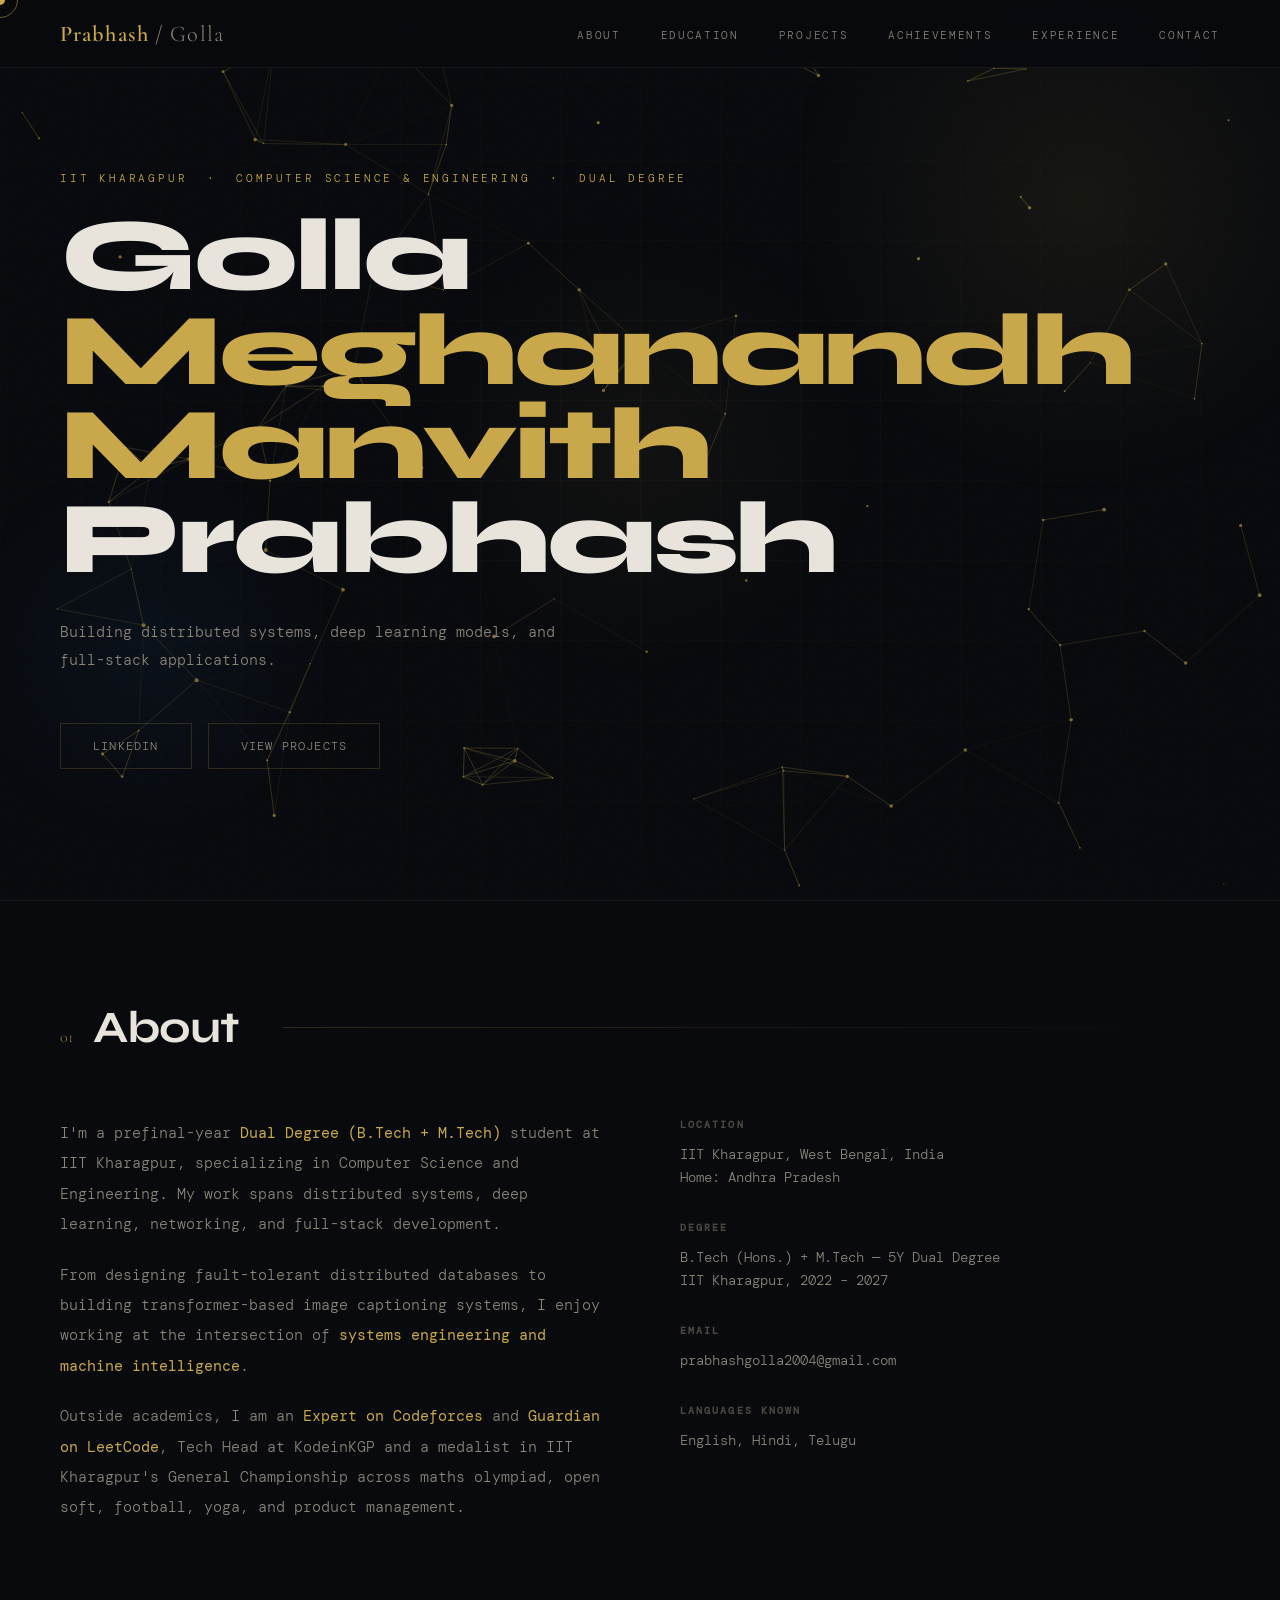
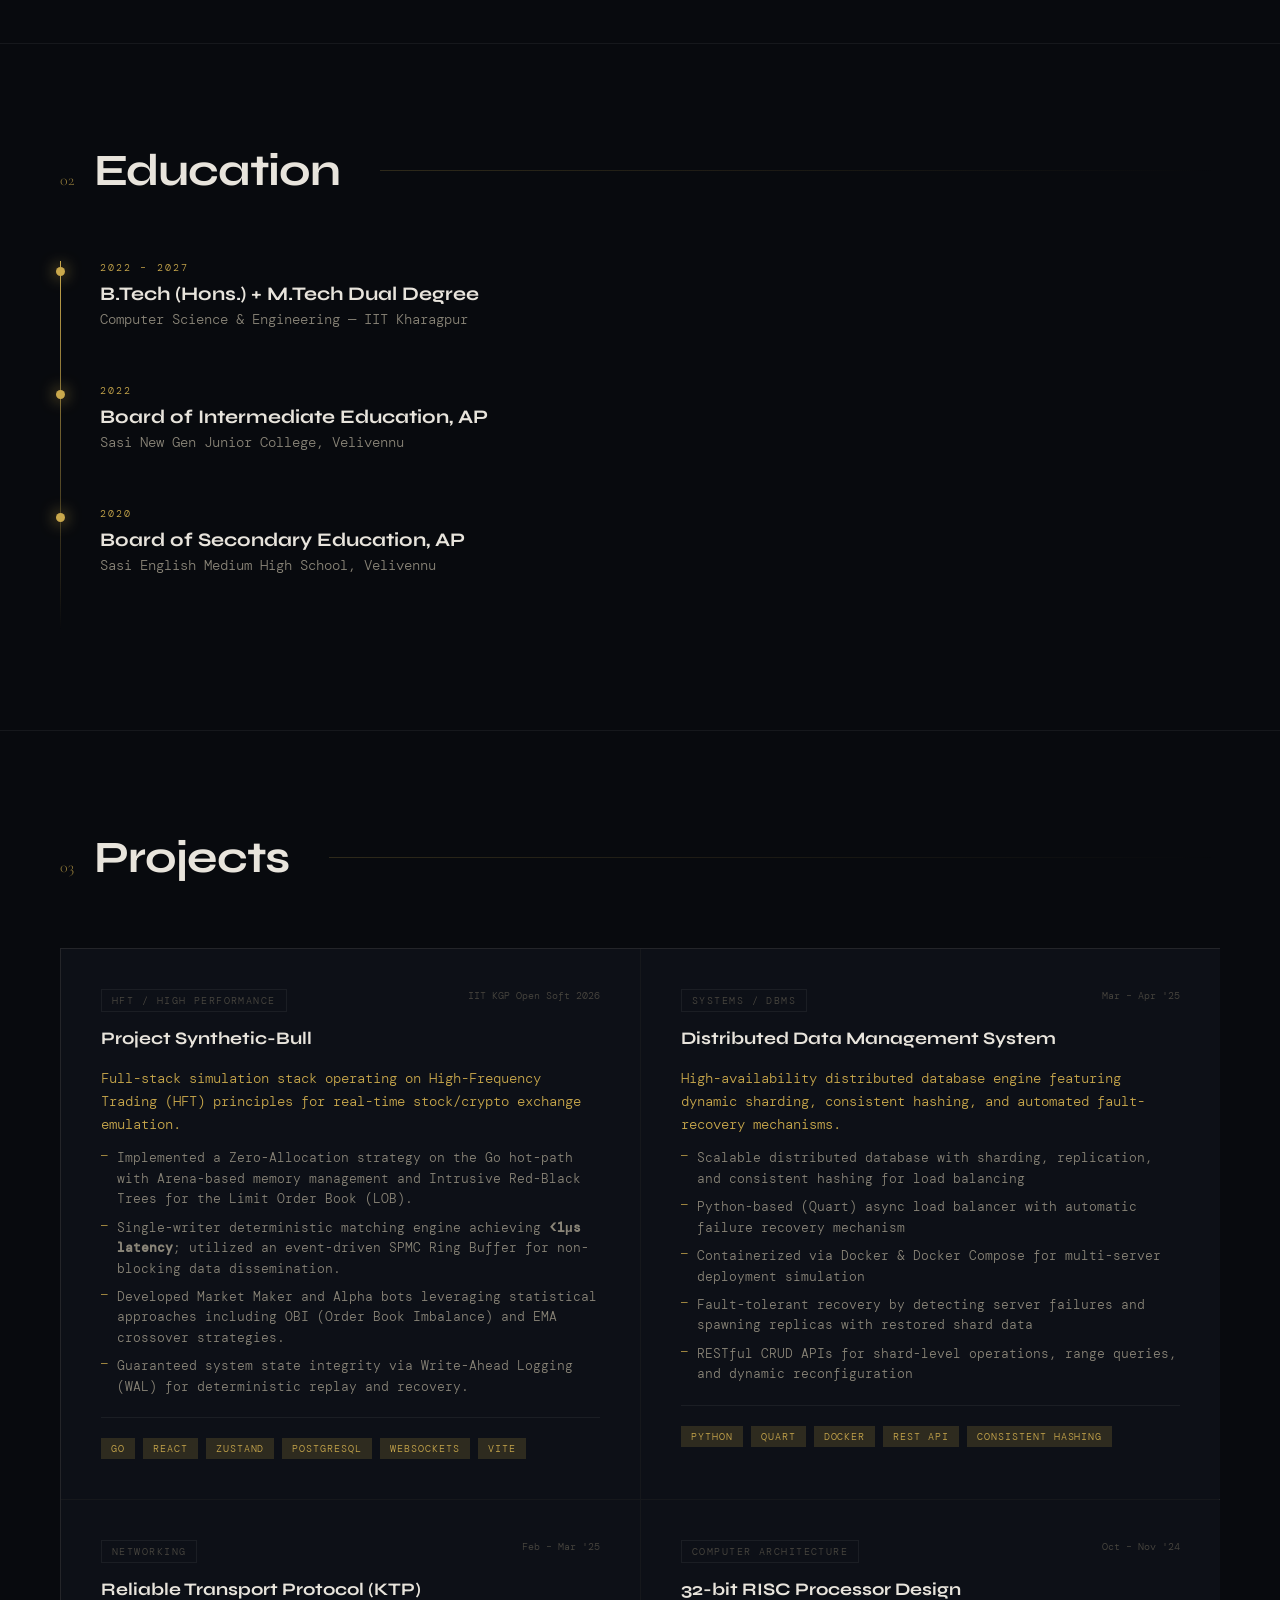
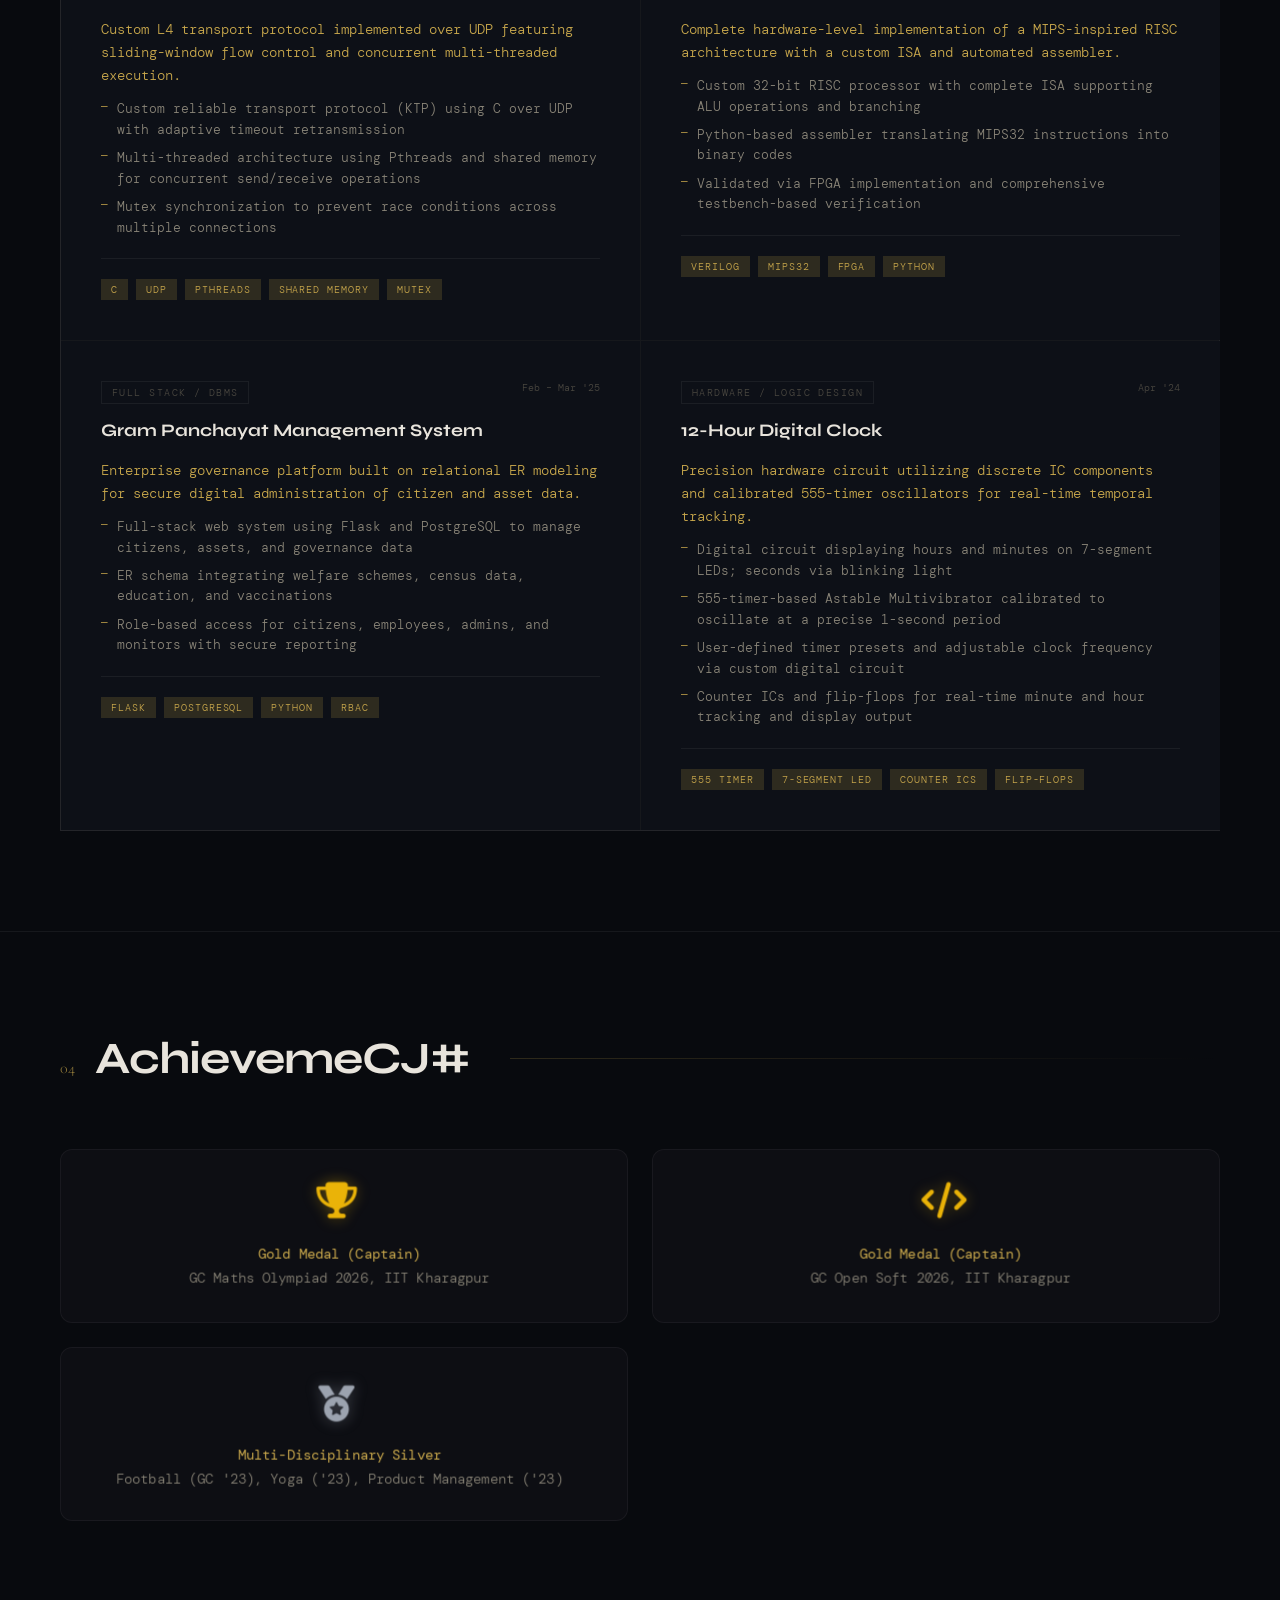
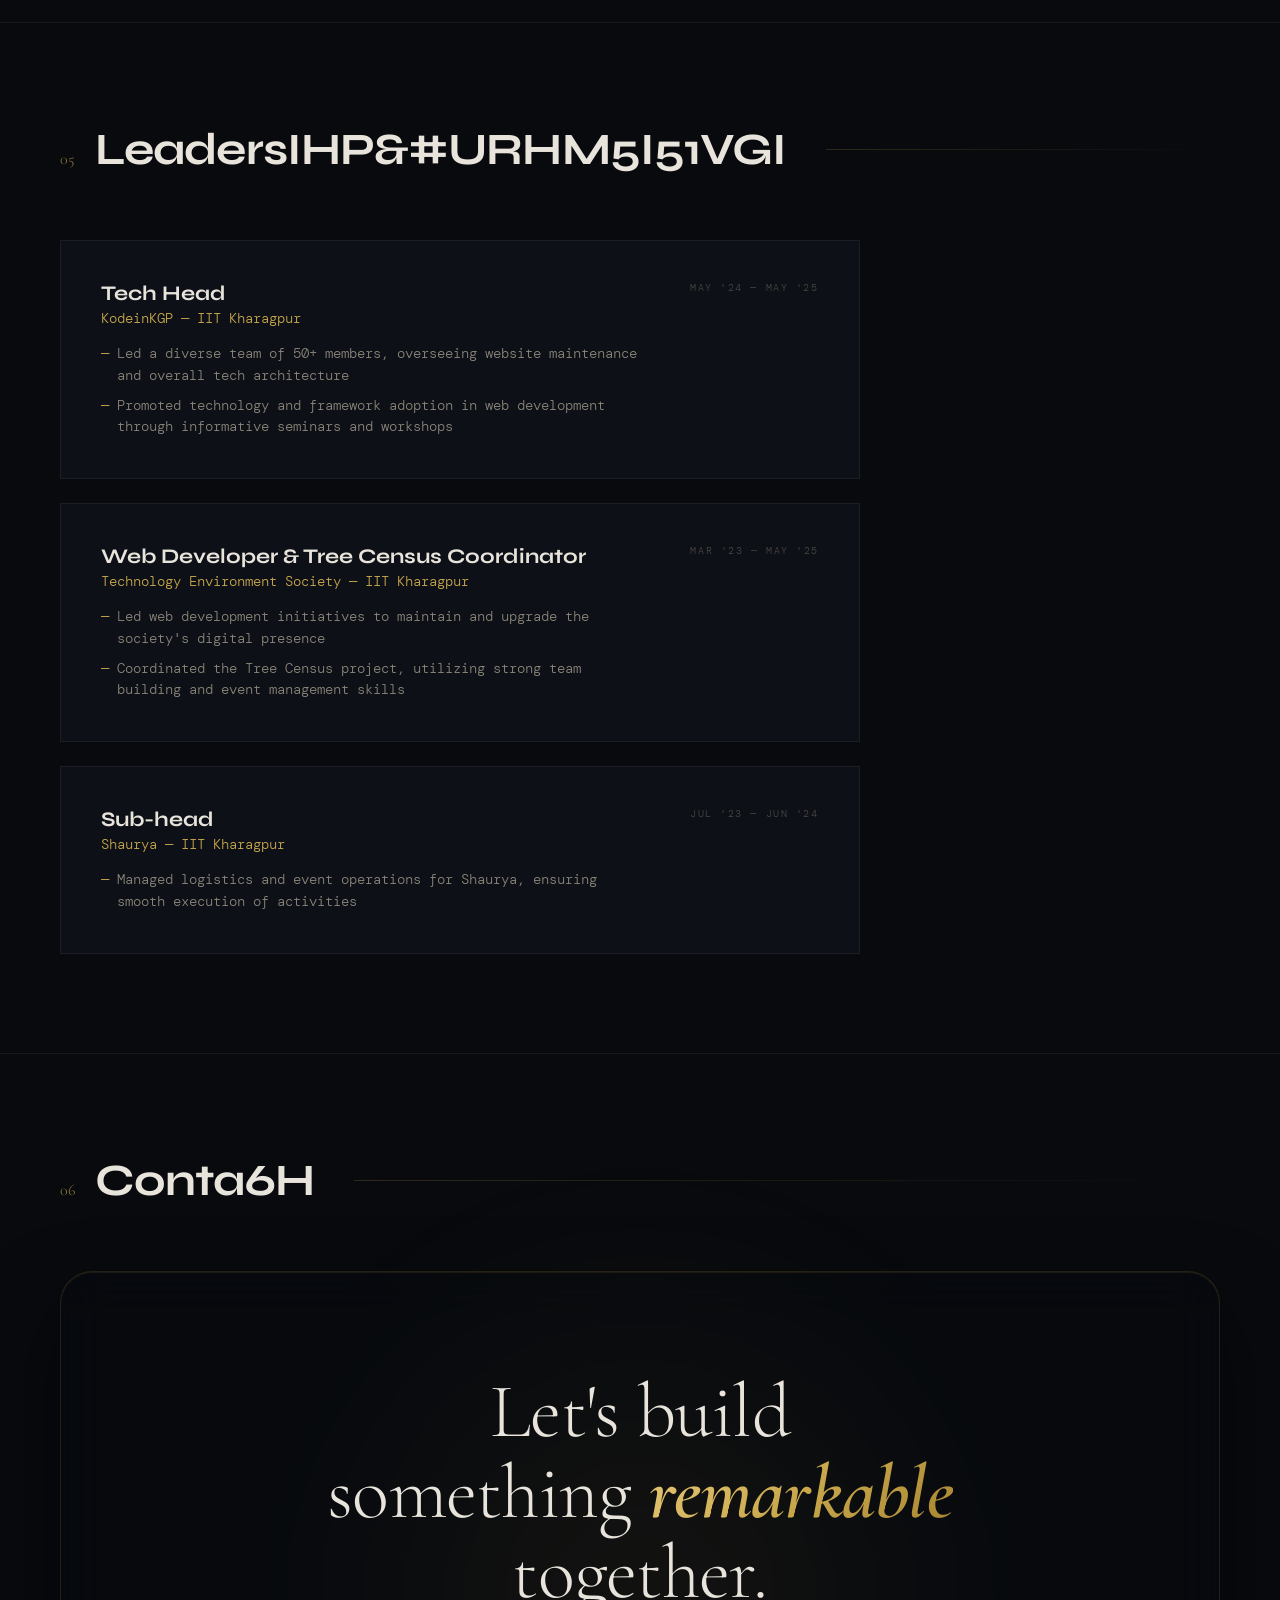
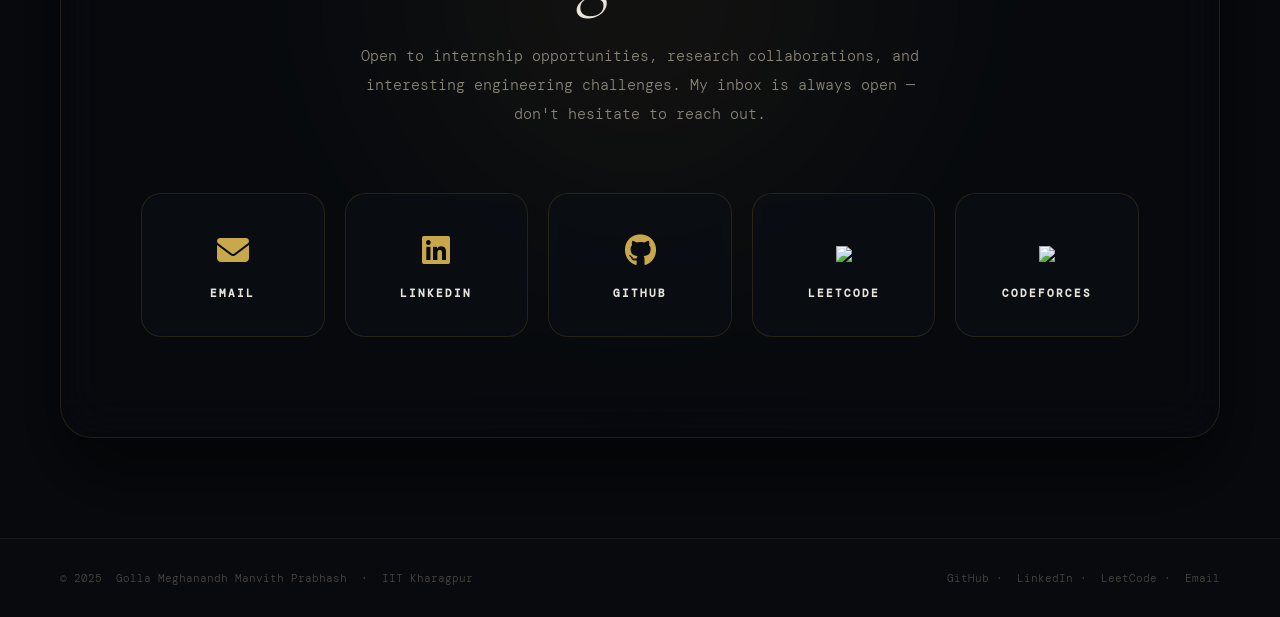
==== commit a7303c35: "V3" ====
--- a/index.html
+++ b/index.html
@@ -1,7 +1,6 @@
 <!DOCTYPE html>
 <html lang="en">
 <head>
-  <head>
   <meta charset="UTF-8">
   <meta name="viewport" content="width=device-width, initial-scale=1.0">
   
@@ -676,8 +675,8 @@
     <li><a href="#about">About</a></li>
     <li><a href="#education">Education</a></li>
     <li><a href="#projects">Projects</a></li>
-    <li><a href="#skills">Skills</a></li>
-    <li><a href="#competitive">CP</a></li>
+    <!-- <li><a href="#skills">Skills</a></li> -->
+    <!-- <li><a href="#competitive">CP</a></li> -->
     <li><a href="#achievements">Achievements</a></li>
     <li><a href="#experience">Experience</a></li>
     <li><a href="#contact">Contact</a></li>
@@ -696,11 +695,11 @@
   </h2>
   <p class="hero-desc">
     Building distributed systems, deep learning models, and full-stack applications.
-    Expert-rated competitive programmer — <strong>Codeforces 1892</strong> and
-    <strong>LeetCode Guardian (2263)</strong>.
+    <!-- Expert-rated competitive programmer — <strong>Codeforces 1892</strong> and
+    <strong>LeetCode Guardian (2263)</strong>. -->
   </p>
   <div class="hero-actions">
-    <a href="https://github.com/prabhash-golla" target="_blank" class="btn-primary magnetic-btn"><span>↗ GitHub</span></a>
+    <!-- <a href="https://github.com/prabhash-golla" target="_blank" class="btn-primary magnetic-btn"><span>↗ GitHub</span></a> -->
     <a href="https://www.linkedin.com/in/golla-meghanandh-manvith-prabhash-b643b725a/" target="_blank" class="btn-ghost magnetic-btn">LinkedIn</a>
     <a href="#projects" class="btn-ghost magnetic-btn">View Projects</a>
   </div>
@@ -725,14 +724,14 @@
       </p>
       <p>
         Outside academics, I am an <strong>Expert on Codeforces</strong> and <strong>Guardian on LeetCode</strong>,
-        Tech Head at KodeinKGP — IIT Kharagpur's largest coding community — and a silver medalist in
-        IIT Kharagpur's General Championship across football, yoga, and product management.
+        Tech Head at KodeinKGP and a medalist in
+        IIT Kharagpur's General Championship across maths olympiad, open soft, football, yoga, and product management.
       </p>
-      <div class="social-links">
+      <!-- <div class="social-links">
         <a href="https://github.com/prabhash-golla" target="_blank" class="social-link magnetic-btn">⌥ GitHub</a>
         <a href="https://www.linkedin.com/in/golla-meghanandh-manvith-prabhash-b643b725a/" target="_blank" class="social-link magnetic-btn">⊞ LinkedIn</a>
         <a href="https://leetcode.com/chinnu0312" target="_blank" class="social-link magnetic-btn">◈ LeetCode</a>
-      </div>
+      </div> -->
     </div>
     <div class="about-details reveal d2">
       <div class="detail-group">
@@ -768,19 +767,19 @@
       <div class="edu-year">2022 – 2027</div>
       <div class="edu-degree">B.Tech (Hons.) + M.Tech Dual Degree</div>
       <div class="edu-inst">Computer Science &amp; Engineering — IIT Kharagpur</div>
-      <span class="edu-score">CGPA: 9.19 / 10</span>
+      <!-- <span class="edu-score">CGPA: 9.19 / 10</span> -->
     </div>
     <div class="edu-item reveal d1">
       <div class="edu-year">2022</div>
       <div class="edu-degree">Board of Intermediate Education, AP</div>
       <div class="edu-inst">Sasi New Gen Junior College, Velivennu</div>
-      <span class="edu-score">96.8%</span>
+      <!-- <span class="edu-score">96.8%</span> -->
     </div>
     <div class="edu-item reveal d2">
       <div class="edu-year">2020</div>
       <div class="edu-degree">Board of Secondary Education, AP</div>
       <div class="edu-inst">Sasi English Medium High School, Velivennu</div>
-      <span class="edu-score">98%</span>
+      <!-- <span class="edu-score">98%</span> -->
     </div>
   </div>
 </section>
@@ -794,10 +793,28 @@
   <div class="projects-grid">
     <div class="project-card reveal tilt-card">
       <div class="project-meta">
+        <span class="project-tag">HFT / High Performance</span>
+        <span class="project-date">IIT KGP Open Soft 2026</span>
+      </div>
+      <h3 class="project-title">Project Synthetic-Bull</h3>
+      <p class="achievement-text" style="margin-bottom: 12px; font-size: 0.85rem; color: var(--gold);">Full-stack simulation stack operating on High-Frequency Trading (HFT) principles for real-time stock/crypto exchange emulation.</p>
+      <ul class="project-bullets">
+        <li>Implemented a Zero-Allocation strategy on the Go hot-path with Arena-based memory management and Intrusive Red-Black Trees for the Limit Order Book (LOB).</li>
+        <li>Single-writer deterministic matching engine achieving <strong>&lt;1μs latency</strong>; utilized an event-driven SPMC Ring Buffer for non-blocking data dissemination.</li>
+        <li>Developed Market Maker and Alpha bots leveraging statistical approaches including OBI (Order Book Imbalance) and EMA crossover strategies.</li>
+        <li>Guaranteed system state integrity via Write-Ahead Logging (WAL) for deterministic replay and recovery.</li>
+      </ul>
+      <div class="project-techs">
+        <span class="tech-tag">Go</span><span class="tech-tag">React</span><span class="tech-tag">Zustand</span><span class="tech-tag">PostgreSQL</span><span class="tech-tag">WebSockets</span><span class="tech-tag">Vite</span>
+      </div>
+    </div>
+    <div class="project-card reveal tilt-card">
+      <div class="project-meta">
         <span class="project-tag">Systems / DBMS</span>
         <span class="project-date">Mar – Apr '25</span>
       </div>
       <h3 class="project-title">Distributed Data Management System</h3>
+      <p class="achievement-text" style="margin-bottom: 12px; font-size: 0.85rem; color: var(--gold);">High-availability distributed database engine featuring dynamic sharding, consistent hashing, and automated fault-recovery mechanisms.</p>
       <ul class="project-bullets">
         <li>Scalable distributed database with sharding, replication, and consistent hashing for load balancing</li>
         <li>Python-based (Quart) async load balancer with automatic failure recovery mechanism</li>
@@ -815,6 +832,7 @@
         <span class="project-date">Feb – Mar '25</span>
       </div>
       <h3 class="project-title">Reliable Transport Protocol (KTP)</h3>
+      <p class="achievement-text" style="margin-bottom: 12px; font-size: 0.85rem; color: var(--gold);">Custom L4 transport protocol implemented over UDP featuring sliding-window flow control and concurrent multi-threaded execution.</p>
       <ul class="project-bullets">
         <li>Custom reliable transport protocol (KTP) using C over UDP with adaptive timeout retransmission</li>
         <li>Multi-threaded architecture using Pthreads and shared memory for concurrent send/receive operations</li>
@@ -830,6 +848,7 @@
         <span class="project-date">Oct – Nov '24</span>
       </div>
       <h3 class="project-title">32-bit RISC Processor Design</h3>
+      <p class="achievement-text" style="margin-bottom: 12px; font-size: 0.85rem; color: var(--gold);">Complete hardware-level implementation of a MIPS-inspired RISC architecture with a custom ISA and automated assembler.</p>
       <ul class="project-bullets">
         <li>Custom 32-bit RISC processor with complete ISA supporting ALU operations and branching</li>
         <li>Python-based assembler translating MIPS32 instructions into binary codes</li>
@@ -839,12 +858,13 @@
         <span class="tech-tag">Verilog</span><span class="tech-tag">MIPS32</span><span class="tech-tag">FPGA</span><span class="tech-tag">Python</span>
       </div>
     </div>
-    <div class="project-card reveal tilt-card">
+    <!-- <div class="project-card reveal tilt-card">
       <div class="project-meta">
         <span class="project-tag">Full Stack</span>
         <span class="project-date">Mar '24</span>
       </div>
       <h3 class="project-title">Movie Streaming Platform</h3>
+      <p class="achievement-text" style="margin-bottom: 12px; font-size: 0.85rem; color: var(--gold);">Scalable full-stack VOD platform utilizing RBAC security models and optimized JWT-based session management.</p>
       <ul class="project-bullets">
         <li>Frontend in ReactJS for both user and admin interfaces</li>
         <li>RESTful API with NodeJS and ExpressJS for efficient database interaction</li>
@@ -853,13 +873,14 @@
       <div class="project-techs">
         <span class="tech-tag">ReactJS</span><span class="tech-tag">NodeJS</span><span class="tech-tag">ExpressJS</span><span class="tech-tag">OAuth2</span><span class="tech-tag">JWT</span>
       </div>
-    </div>
+    </div> -->
     <div class="project-card reveal d1 tilt-card">
       <div class="project-meta">
         <span class="project-tag">Full Stack / DBMS</span>
         <span class="project-date">Feb – Mar '25</span>
       </div>
       <h3 class="project-title">Gram Panchayat Management System</h3>
+      <p class="achievement-text" style="margin-bottom: 12px; font-size: 0.85rem; color: var(--gold);">Enterprise governance platform built on relational ER modeling for secure digital administration of citizen and asset data.</p>
       <ul class="project-bullets">
         <li>Full-stack web system using Flask and PostgreSQL to manage citizens, assets, and governance data</li>
         <li>ER schema integrating welfare schemes, census data, education, and vaccinations</li>
@@ -875,6 +896,7 @@
         <span class="project-date">Apr '24</span>
       </div>
       <h3 class="project-title">12-Hour Digital Clock</h3>
+      <p class="achievement-text" style="margin-bottom: 12px; font-size: 0.85rem; color: var(--gold);">Precision hardware circuit utilizing discrete IC components and calibrated 555-timer oscillators for real-time temporal tracking.</p>
       <ul class="project-bullets">
         <li>Digital circuit displaying hours and minutes on 7-segment LEDs; seconds via blinking light</li>
         <li>555-timer-based Astable Multivibrator calibrated to oscillate at a precise 1-second period</li>
@@ -888,114 +910,36 @@
   </div>
 </section>
 
-<section id="skills">
+<section id="achievements">
   <div class="section-header reveal">
     <span class="section-num">04</span>
-    <h2 class="section-title">Skills &amp; Expertise</h2>
-    <div class="section-line"></div>
-  </div>
-  <div class="skills-container">
-    <div class="reveal">
-      <div class="skill-group-title">Programming Languages</div>
-      <div class="skill-pills">
-        <span class="skill-pill">C</span><span class="skill-pill">C++</span><span class="skill-pill">Python</span>
-        <span class="skill-pill">SQL</span><span class="skill-pill">Bash</span><span class="skill-pill">JavaScript</span>
-        <span class="skill-pill">HTML / CSS</span><span class="skill-pill">Verilog</span>
-        <span class="skill-pill">MIPS32</span><span class="skill-pill">Assembly</span>
-        <span class="skill-pill">Lex</span><span class="skill-pill">Yacc</span>
-      </div>
-    </div>
-    <div class="reveal d1">
-      <div class="skill-group-title">Frameworks &amp; Tools</div>
-      <div class="skill-pills">
-        <span class="skill-pill">Django</span><span class="skill-pill">Flask</span><span class="skill-pill">React.js</span>
-        <span class="skill-pill">NodeJS</span><span class="skill-pill">Quart</span><span class="skill-pill">Docker</span>
-        <span class="skill-pill">MongoDB</span><span class="skill-pill">PostgreSQL</span><span class="skill-pill">Git</span>
-        <span class="skill-pill">Gawk / Grep</span><span class="skill-pill">Valgrind</span><span class="skill-pill">GDB</span>
-      </div>
-    </div>
-    <div class="reveal d2">
-      <div class="skill-group-title">Core Competencies</div>
-      <div class="skill-pills">
-        <span class="skill-pill">Data Structures</span><span class="skill-pill">Algorithms</span>
-        <span class="skill-pill">OOP Design</span><span class="skill-pill">Systems Programming</span>
-        <span class="skill-pill">Socket Programming</span><span class="skill-pill">Distributed Systems</span>
-        <span class="skill-pill">Machine Learning</span><span class="skill-pill">Deep Learning</span>
-      </div>
-    </div>
-  </div>
-</section>
-
-<section id="competitive">
-  <div class="section-header reveal">
-    <span class="section-num">05</span>
-    <h2 class="section-title">Competitive Programming</h2>
-    <div class="section-line"></div>
-  </div>
-  <div class="competitive-row reveal">
-    <div class="competitive-card">
-      <div class="competitive-platform">Codeforces</div>
-      <div class="competitive-rating" id="rCF">1892</div>
-      <div class="competitive-label">Expert</div>
-      <div class="competitive-handle">gmmp0312</div>
-    </div>
-    <div class="competitive-card">
-      <div class="competitive-platform">LeetCode</div>
-      <div class="competitive-rating" id="rLC">2263</div>
-      <div class="competitive-label">Guardian</div>
-      <div class="competitive-handle">chinnu0312</div>
-    </div>
-    <div class="competitive-card">
-      <div class="competitive-platform">CodeChef</div>
-      <div class="competitive-rating" id="rCC">1971</div>
-      <div class="competitive-label">4-Star</div>
-      <div class="competitive-handle">chinnu0312</div>
-    </div>
-  </div>
-</section>
-
-<section id="achievements">
-  <div class="section-header reveal">
-    <span class="section-num">06</span>
     <h2 class="section-title">Achievements</h2>
     <div class="section-line"></div>
   </div>
   <div class="achievements-grid">
+    <!-- MAJOR COMPETITIONS -->
     <div class="achievement-card reveal tilt-card">
       <span class="achievement-icon"><i class="fa-solid fa-trophy"></i></span>
-      <div class="achievement-text"><strong>AIR 844</strong> in JEE Advanced 2022 — Top 0.5% among 150,000+ candidates</div>
-    </div>
-    
+      <div class="achievement-text">
+        <strong>Gold Medal (Captain)</strong><br>
+        GC Maths Olympiad 2026, IIT Kharagpur
+      </div>
+    </div>
+
     <div class="achievement-card reveal d1 tilt-card">
-      <span class="achievement-icon"><i class="fa-solid fa-bullseye"></i></span>
-      <div class="achievement-text"><strong>AIR 1833</strong> in JEE Main 2022 (B.Tech) <br> <strong>AIR 4</strong> in JEE Main 2022 (B.Arch) <br> <strong>AIR 26</strong> in JEE Main 2022 (B.Plan)</div>
-    </div>
-    
+      <span class="achievement-icon"><i class="fa-solid fa-code"></i></span>
+      <div class="achievement-text">
+        <strong>Gold Medal (Captain)</strong><br>
+        GC Open Soft 2026, IIT Kharagpur
+      </div>
+    </div> 
+
+    <!-- SPORTS & EXTRA -->
     <div class="achievement-card reveal tilt-card">
-      <span class="achievement-icon"><i class="fa-solid fa-chart-line"></i></span>
-      <div class="achievement-text"><strong>AIR 27</strong> in ISI B.Stat Entrance Examination 2022, Indian Statistical Institute, Kolkata</div>
-    </div>
-    
-    <div class="achievement-card reveal d1 tilt-card">
-      <span class="achievement-icon"><i class="fa-solid fa-ruler-combined"></i></span>
-      <div class="achievement-text">Secured <strong>State Rank 273</strong> (Top 0.1%) in AP EAPCET 2022 among 250,000+ applicants</div>
-    </div>
-    
-    <div class="achievement-card reveal d2 tilt-card">
-      <span class="achievement-icon"><i class="fa-solid fa-bolt"></i></span>
-      <div class="achievement-text">
-        <strong>Expert</strong> on Codeforces (1892) <br>
-        <strong>Guardian</strong> on LeetCode (2263) <br>
-        <strong>4-Star</strong> on CodeChef (1971)
-      </div>
-    </div>
-    
-    <div class="achievement-card reveal d1 tilt-card">
       <span class="achievement-icon"><i class="fa-solid fa-medal"></i></span>
       <div class="achievement-text">
-        Silver medals in <strong>Football</strong> (GC 2023),
-        <strong>Yoga</strong> (Open IIT 2023), and
-        <strong>Product Management</strong> (Open IIT 2023) at IIT Kharagpur
+        <strong>Multi-Disciplinary Silver</strong><br>
+        Football (GC '23), Yoga ('23), Product Management ('23)
       </div>
     </div>
   </div>
@@ -1003,7 +947,7 @@
 
 <section id="experience">
   <div class="section-header reveal">
-    <span class="section-num">07</span>
+    <span class="section-num">05</span>
     <h2 class="section-title">Leadership &amp; Experience</h2>
     <div class="section-line"></div>
   </div>
@@ -1043,60 +987,11 @@
   </div>
 </section>
 
-<section id="coursework">
-  <div class="section-header reveal">
-    <span class="section-num">08</span>
-    <h2 class="section-title">Coursework</h2>
-    <div class="section-line"></div>
-  </div>
-  <div class="courses-grid">
-    <div class="reveal">
-      <div class="course-group-title">Computer Science</div>
-      <div class="course-pills">
-        <span class="course-pill lab">Programming &amp; Data Structures</span>
-        <span class="course-pill lab">Algorithms I</span>
-        <span class="course-pill">Algorithms II</span>
-        <span class="course-pill lab">Software Engineering</span>
-        <span class="course-pill lab">Computer Org. &amp; Architecture</span>
-        <span class="course-pill lab">Systems Programming</span>
-        <span class="course-pill lab">Compilers</span>
-        <span class="course-pill lab">Operating Systems</span>
-        <span class="course-pill lab">Computer Networks</span>
-        <span class="course-pill lab">Database Management Systems</span>
-        <span class="course-pill">Discrete Structures</span>
-        <span class="course-pill">Machine Learning</span>
-        <span class="course-pill">Deep Learning</span>
-        <span class="course-pill">Formal Languages &amp; Automata</span>
-        <span class="course-pill lab">Switching Circuits &amp; Logic Design</span>
-        <span class="course-pill">Cryptography &amp; Network Security</span>
-        <span class="course-pill">Advances in OS Design</span>
-        <span class="course-pill">High Performance Comp. Architecture</span>
-      </div>
-      <p style="font-size:0.62rem;color:var(--text-muted);margin-top:14px;">
-        <span style="border:1px solid rgba(201,168,76,0.3);padding:2px 8px;color:var(--text-dim);">gold border</span>
-        &nbsp;= includes laboratory component
-      </p>
-    </div>
-    <div class="reveal d2">
-      <div class="course-group-title">Mathematics</div>
-      <div class="course-pills">
-        <span class="course-pill">Advanced Calculus</span>
-        <span class="course-pill">Linear Algebra, Numerical &amp; Complex Analysis</span>
-        <span class="course-pill">Probability &amp; Statistics</span>
-        <span class="course-pill">Transform Calculus</span>
-        <span class="course-pill">Multivariate Statistical Methods</span>
-        <span class="course-pill">Computational Number Theory</span>
-      </div>
-    </div>
-  </div>
-</section>
-
-<!-- CONTACT — FULL PAGE REDESIGN -->
 <section id="contact">
   <div class="contact-glow"></div>
 
   <div class="section-header reveal" style="width:100%;">
-    <span class="section-num">09</span>
+    <span class="section-num">06</span>
     <h2 class="section-title">Contact</h2>
     <div class="section-line"></div>
   </div>
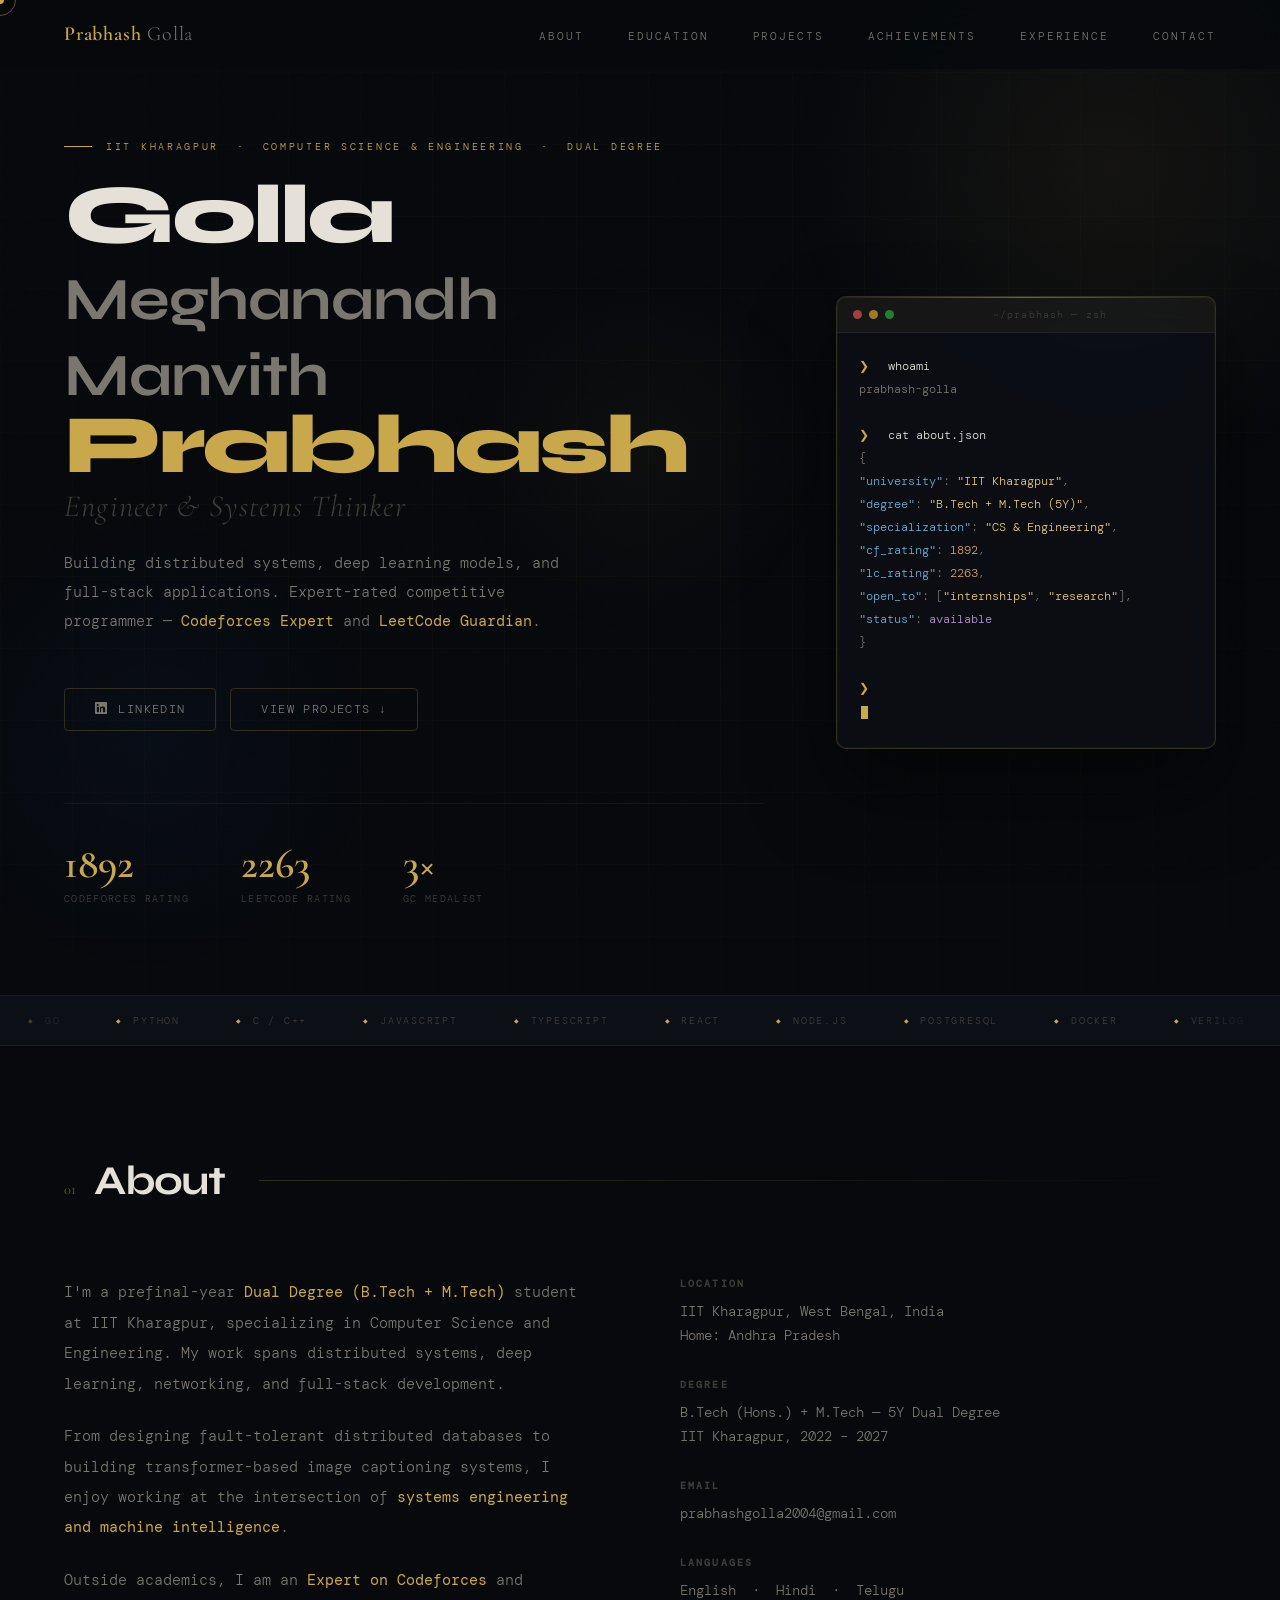
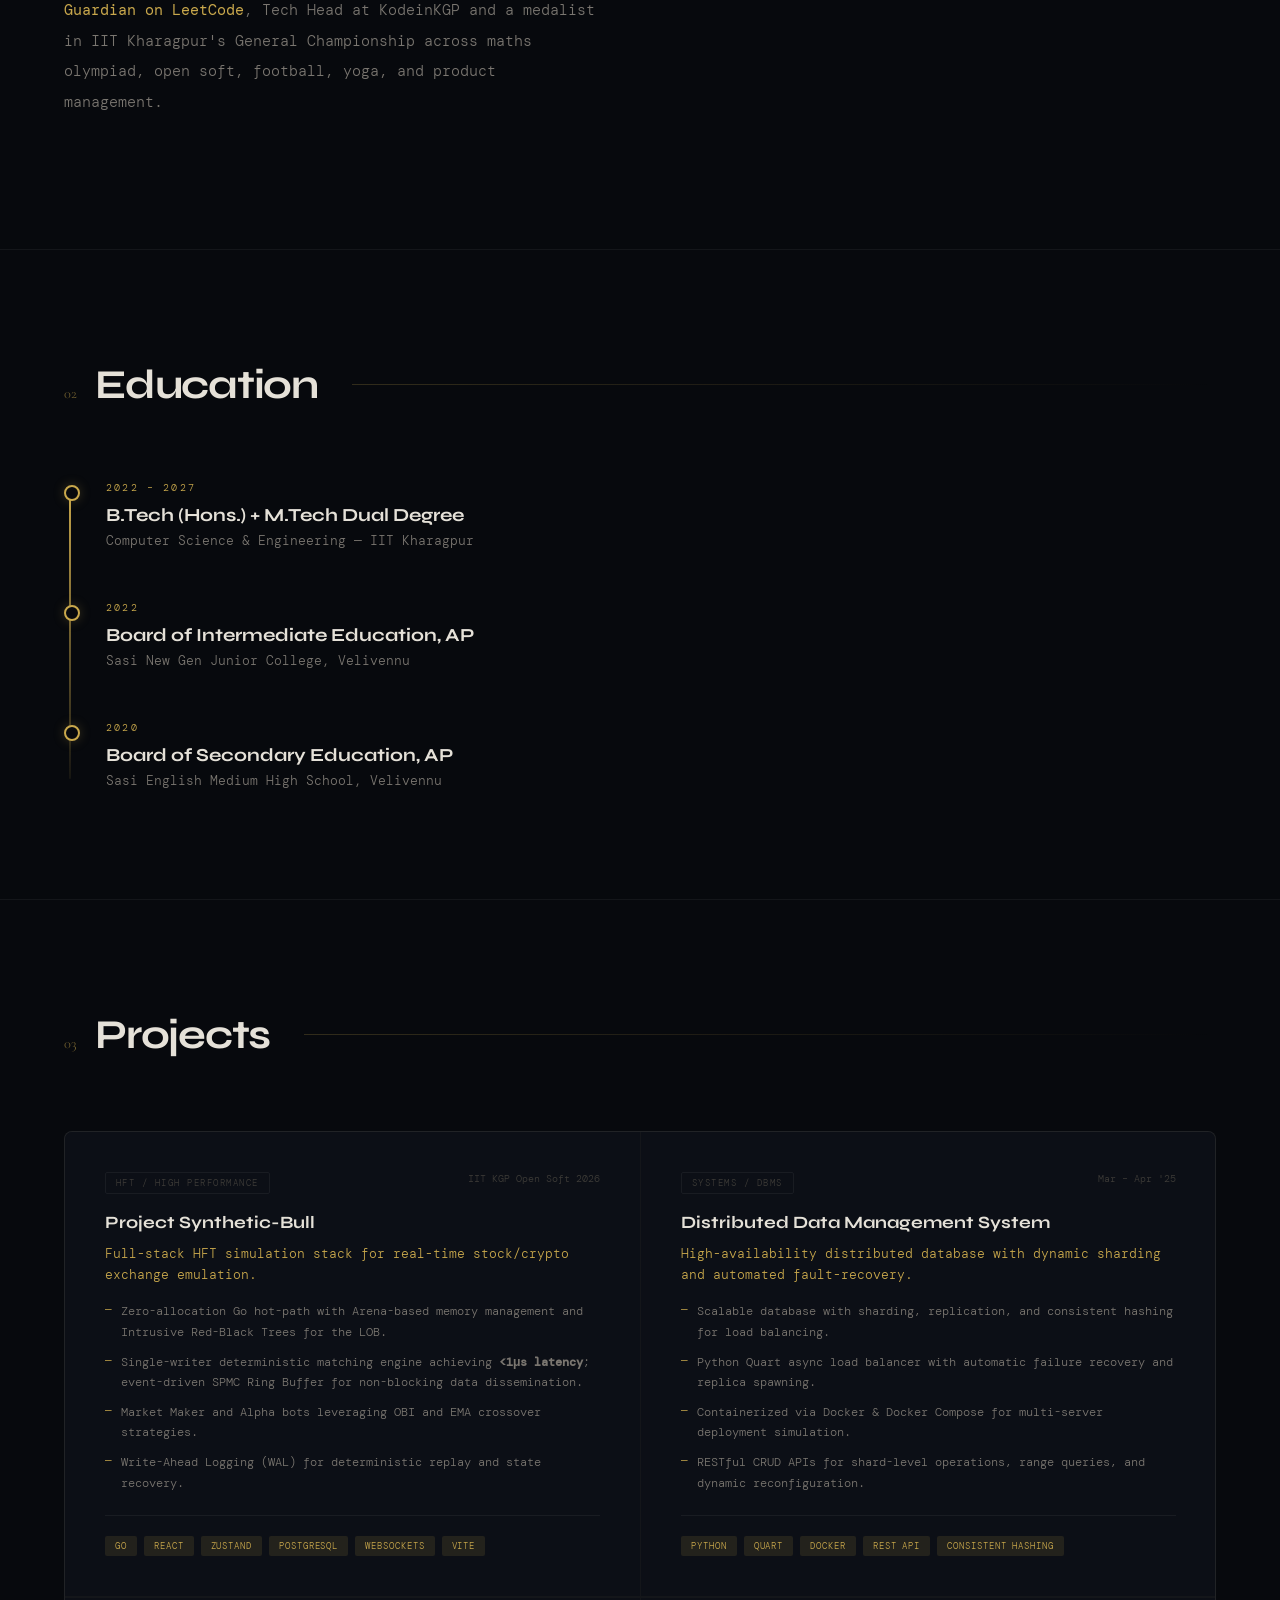
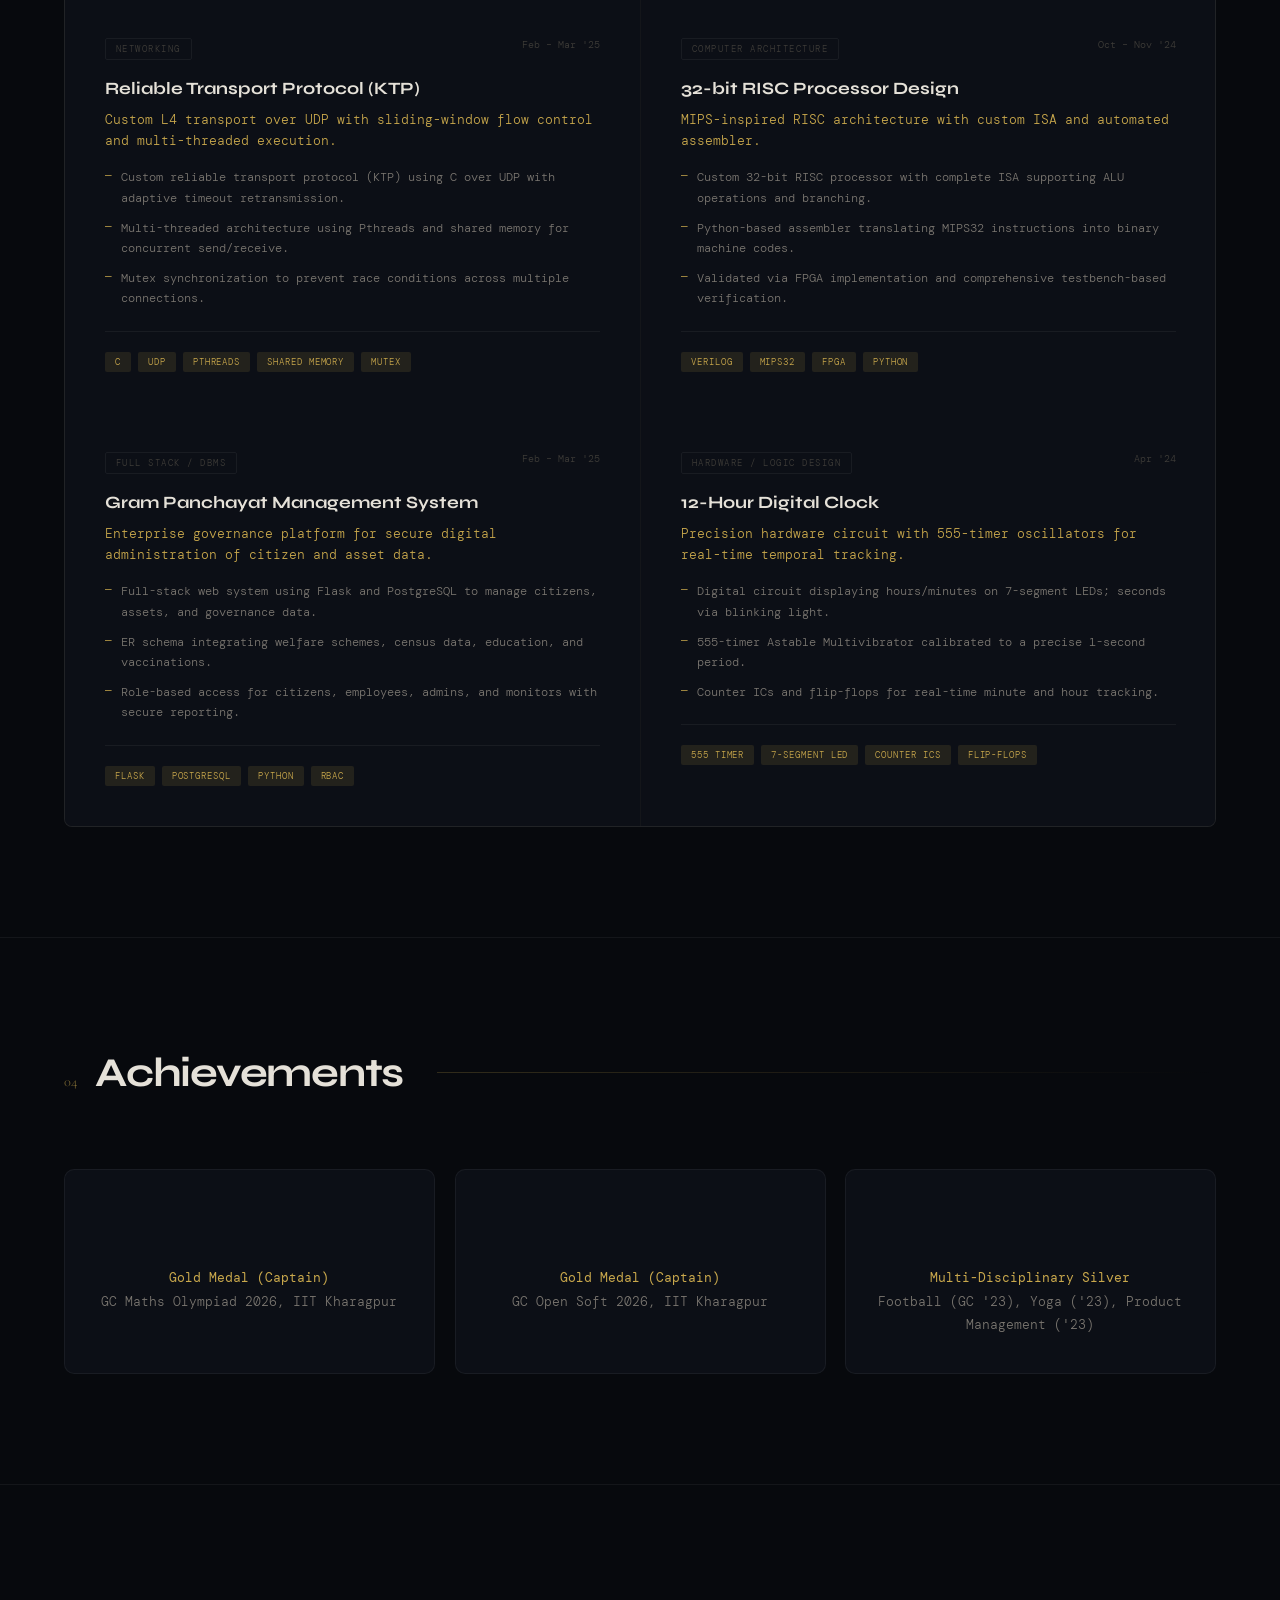
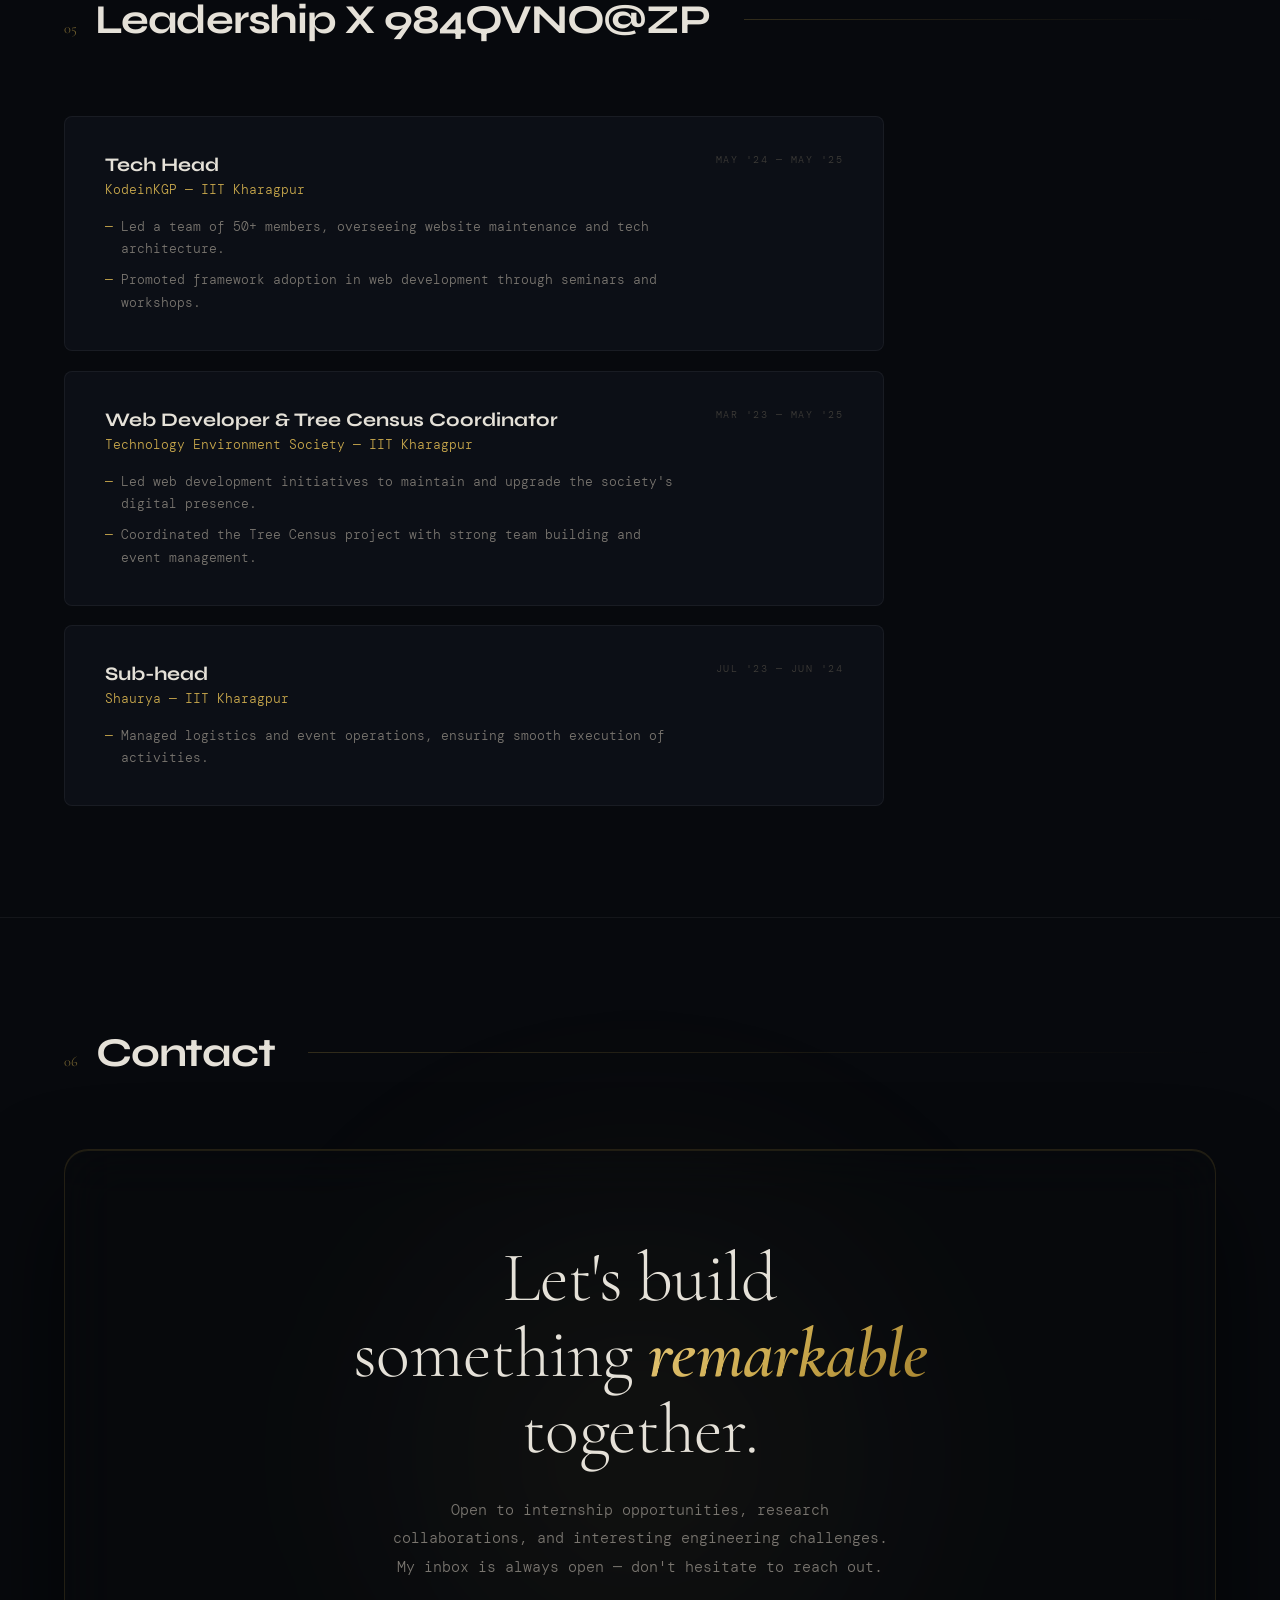
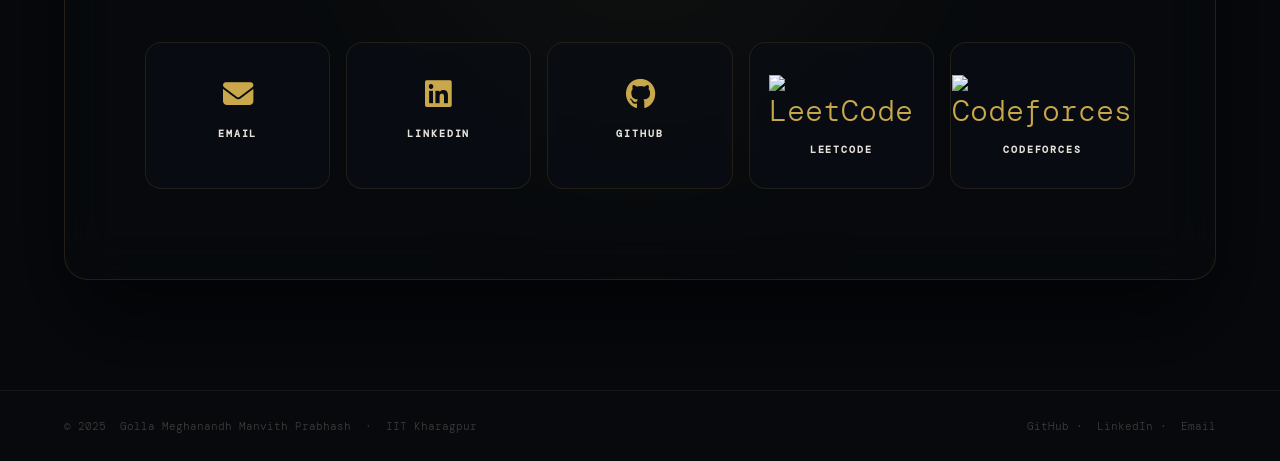
==== commit 7f17f1c0: "Redesign portfolio: cleaner layout, 3D animations, timeline fix Rework the single-page portfolio to " ====
--- a/index.html
+++ b/index.html
@@ -1,1309 +1,1558 @@
-<!DOCTYPE html>
-<html lang="en">
-<head>
-  <meta charset="UTF-8">
-  <meta name="viewport" content="width=device-width, initial-scale=1.0">
-  
-  <title>Prabhash Golla</title>
-  
-  <meta name="description" content="Portfolio of Golla Meghanandh Manvith Prabhash, a Dual Degree Computer Science & Engineering student at IIT Kharagpur specializing in distributed systems and deep learning.">
-  
-  <meta name="keywords" content="Prabhash Golla, G M M Prabhash, IIT Kharagpur, Software Engineer, Computer Science, Competitive Programming, Codeforces, LeetCode">
-  
-  <meta property="og:title" content="Prabhash Golla — Portfolio">
-  <meta property="og:description" content="Computer Science & Engineering | IIT Kharagpur">
-  <meta property="og:url" content="https://cse.iitkgp.ac.in/~gollammp/">
-  <meta property="og:type" content="website">
-  <link rel="preconnect" href="https://fonts.googleapis.com">
-  <link rel="stylesheet" href="https://cdnjs.cloudflare.com/ajax/libs/font-awesome/6.4.2/css/all.min.css">
-  <link href="https://fonts.googleapis.com/css2?family=Cormorant+Garamond:ital,wght@0,300;0,400;0,600;1,300;1,400&family=DM+Mono:wght@300;400&family=Syne:wght@400;600;700;800&display=swap" rel="stylesheet">
-<style>
-:root {
-  --bg: #080a0e;
-  --bg2: #0d1017;
-  --bg3: #131720;
-  --gold: #c9a84c;
-  --gold-light: #e8c97a;
-  --gold-dim: rgba(201,168,76,0.18);
-  --text: #e8e4dc;
-  --text-dim: #8a8578;
-  --text-muted: #4a4740;
-  --border: rgba(201,168,76,0.2);
-  --border-dim: rgba(255,255,255,0.06);
-}
-
-* { margin: 0; padding: 0; box-sizing: border-box; }
-html { scroll-behavior: smooth; }
-body {
-  background: var(--bg); color: var(--text);
-  font-family: 'DM Mono', monospace; font-weight: 300;
-  overflow-x: hidden; cursor: none;
-}
-
-/* SPOTLIGHT & CURSOR */
-.mouse-spotlight {
-  position: fixed; inset: 0; pointer-events: none; z-index: 1;
-  background: radial-gradient(
-    600px circle at var(--mouse-x, 50vw) var(--mouse-y, 50vh),
-    rgba(201, 168, 76, 0.05), 
-    transparent 40%
-  );
-  will-change: background;
-}
-.cursor {
-  position: fixed; width: 10px; height: 10px; background: var(--gold);
-  border-radius: 50%; pointer-events: none; z-index: 9999;
-  transition: transform 0.15s ease; transform: translate(-50%,-50%);
-}
-.cursor-ring {
-  position: fixed; width: 36px; height: 36px;
-  border: 1px solid rgba(201,168,76,0.5); border-radius: 50%;
-  pointer-events: none; z-index: 9998;
-  transition: transform 0.35s ease, width 0.3s, height 0.3s;
-  transform: translate(-50%,-50%);
-}
-body.hovering .cursor { transform: translate(-50%,-50%) scale(2.5); background: var(--gold-light); }
-body.hovering .cursor-ring { width: 54px; height: 54px; border-color: var(--gold); }
-
-/* NOISE OVERLAY */
-body::before {
-  content: ''; position: fixed; inset: 0; pointer-events: none; z-index: 2; opacity: 0.35;
-  background-image: url("data:image/svg+xml,%3Csvg viewBox='0 0 256 256' xmlns='http://www.w3.org/2000/svg'%3E%3Cfilter id='n'%3E%3CfeTurbulence type='fractalNoise' baseFrequency='0.9' numOctaves='4' stitchTiles='stitch'/%3E%3C/filter%3E%3Crect width='100%25' height='100%25' filter='url(%23n)' opacity='0.04'/%3E%3C/svg%3E");
-}
-
-/* NAV */
-nav {
-  position: fixed; top: 0; left: 0; right: 0; z-index: 100;
-  display: flex; align-items: center; justify-content: space-between;
-  padding: 20px 60px;
-  background: rgba(8,10,14,0.88); backdrop-filter: blur(20px);
-  border-bottom: 1px solid var(--border-dim); transition: padding 0.3s;
-}
-nav.scrolled { padding: 14px 60px; }
-.nav-logo {
-  font-family: 'Cormorant Garamond', serif; font-size: 1.4rem;
-  font-weight: 600; color: var(--gold); letter-spacing: 0.05em; text-decoration: none;
-}
-.nav-logo span { color: var(--text-dim); font-weight: 300; }
-.nav-links { display: flex; gap: 40px; list-style: none; }
-.nav-links a {
-  font-size: 0.7rem; letter-spacing: 0.15em; text-transform: uppercase;
-  color: var(--text-dim); text-decoration: none; transition: color 0.2s; position: relative;
-}
-.nav-links a::after {
-  content: ''; position: absolute; bottom: -4px; left: 0;
-  width: 0; height: 1px; background: var(--gold); transition: width 0.3s;
-}
-.nav-links a:hover { color: var(--gold); }
-.nav-links a:hover::after { width: 100%; }
-.hamburger { display: none; background: none; border: none; cursor: pointer; padding: 4px; z-index: 101; }
-.hamburger-line { display: block; width: 26px; height: 2px; background-color: var(--gold); margin: 5px 0; transition: all 0.3s ease-in-out; }
-
-/* HERO */
-#hero {
-  min-height: 100vh; display: flex; flex-direction: column; justify-content: center;
-  padding: 120px 60px 80px; position: relative; overflow: hidden;
-}
-.hero-grid {
-  position: absolute; inset: 0; z-index: 0;
-  background-image:
-    linear-gradient(rgba(201,168,76,0.04) 1px, transparent 1px),
-    linear-gradient(90deg, rgba(201,168,76,0.04) 1px, transparent 1px);
-  background-size: 80px 80px;
-  mask-image: radial-gradient(ellipse 80% 80% at 50% 50%, black, transparent);
-}
-.hero-orb {
-  position: absolute; width: 600px; height: 600px; z-index: 0;
-  background: radial-gradient(circle, rgba(201,168,76,0.08) 0%, transparent 70%);
-  top: -100px; right: -100px; animation: pulse 6s ease-in-out infinite;
-}
-.hero-orb2 {
-  position: absolute; width: 400px; height: 400px; z-index: 0;
-  background: radial-gradient(circle, rgba(74,158,255,0.05) 0%, transparent 70%);
-  bottom: 50px; left: -50px; animation: pulse 8s ease-in-out infinite reverse;
-}
-@keyframes pulse { 0%,100%{opacity:1;transform:scale(1)} 50%{opacity:0.6;transform:scale(1.1)} }
-
-.hero-eyebrow, .hero-name, .hero-desc, .hero-actions, .hero-stats { position: relative; z-index: 3; }
-.hero-eyebrow {
-  font-size: 0.7rem; letter-spacing: 0.25em; text-transform: uppercase;
-  color: var(--gold); margin-bottom: 24px;
-  opacity: 0; animation: fadeUp 0.8s 0.2s forwards;
-}
-.hero-name {
-  font-family: 'Syne', sans-serif; font-size: clamp(3rem, 8vw, 7rem);
-  font-weight: 800; line-height: 0.92; letter-spacing: -0.03em;
-  color: var(--text); margin-bottom: 32px;
-  opacity: 0; animation: fadeUp 0.8s 0.4s forwards;
-}
-.hero-name .hl { color: var(--gold); }
-.hero-desc {
-  max-width: 540px; font-size: 0.95rem; line-height: 1.85;
-  color: var(--text-dim); margin-bottom: 48px;
-  opacity: 0; animation: fadeUp 0.8s 0.6s forwards;
-}
-.hero-desc strong { color: var(--gold); font-weight: 400; }
-.hero-actions {
-  display: flex; gap: 16px; flex-wrap: wrap;
-  opacity: 0; animation: fadeUp 0.8s 0.8s forwards;
-}
-
-/* BUTTONS */
-.magnetic-btn { display: inline-block; transition: transform 0.2s cubic-bezier(0.25, 1, 0.5, 1); }
-.btn-primary {
-  display: inline-flex; align-items: center; gap: 10px;
-  background: var(--gold); color: var(--bg); padding: 14px 32px;
-  font-family: 'DM Mono', monospace; font-size: 0.75rem;
-  letter-spacing: 0.1em; text-transform: uppercase; text-decoration: none;
-  font-weight: 400; position: relative; overflow: hidden;
-}
-.btn-primary::before {
-  content: ''; position: absolute; inset: 0; background: var(--gold-light);
-  transform: translateX(-101%); transition: transform 0.3s ease;
-}
-.btn-primary:hover::before { transform: translateX(0); }
-.btn-primary span { position: relative; z-index: 1; }
-.btn-ghost {
-  display: inline-flex; align-items: center; gap: 10px;
-  border: 1px solid var(--border); color: var(--text-dim); padding: 14px 32px;
-  font-family: 'DM Mono', monospace; font-size: 0.75rem;
-  letter-spacing: 0.1em; text-transform: uppercase; text-decoration: none; 
-}
-.btn-ghost:hover { border-color: var(--gold); color: var(--gold); }
-
-.hero-stats {
-  display: flex; gap: 60px; margin-top: 80px; padding-top: 40px;
-  border-top: 1px solid var(--border-dim);
-  opacity: 0; animation: fadeUp 0.8s 1s forwards;
-}
-.stat-num {
-  font-family: 'Cormorant Garamond', serif; font-size: 2.8rem;
-  font-weight: 600; color: var(--gold); line-height: 1;
-}
-.stat-label { font-size: 0.65rem; letter-spacing: 0.12em; text-transform: uppercase; color: var(--text-muted); margin-top: 6px; }
-@keyframes fadeUp { from{opacity:0;transform:translateY(30px)} to{opacity:1;transform:translateY(0)} }
-
-/* SECTIONS */
-section { padding: 100px 60px; position: relative; z-index: 3; }
-section + section { border-top: 1px solid var(--border-dim); }
-.section-header { display: flex; align-items: baseline; gap: 20px; margin-bottom: 64px; }
-.section-num { font-family: 'Cormorant Garamond', serif; font-size: 1rem; color: var(--gold); opacity: 0.7; }
-.section-title { font-family: 'Syne', sans-serif; font-size: clamp(1.8rem,3.5vw,2.8rem); font-weight: 700; letter-spacing: -0.02em; min-width: 150px; }
-.section-line { flex:1; height:1px; background: linear-gradient(90deg, var(--border), transparent); margin-left:20px; align-self:center; }
-
-/* ABOUT */
-.about-grid { display: grid; grid-template-columns: 1fr 1fr; gap: 80px; align-items: start; }
-.about-text p { font-size: 0.95rem; line-height: 2; color: var(--text-dim); margin-bottom: 20px; }
-.about-text p strong { color: var(--gold); font-weight: 400; }
-.about-details { display: flex; flex-direction: column; gap: 32px; }
-.detail-group h4 { font-size: 0.65rem; letter-spacing: 0.2em; text-transform: uppercase; color: var(--text-muted); margin-bottom: 12px; }
-.detail-group p, .detail-group a { font-size: 0.9rem; color: var(--text-dim); text-decoration: none; line-height: 1.6; display: block; }
-.detail-group a:hover { color: var(--gold); }
-.social-links { display: flex; gap: 12px; flex-wrap: wrap; margin-top: 28px; }
-.social-link {
-  display: inline-flex; align-items: center; gap: 8px; font-size: 0.72rem;
-  letter-spacing: 0.1em; text-transform: uppercase; color: var(--text-dim);
-  text-decoration: none; border: 1px solid var(--border-dim); padding: 8px 16px;
-}
-.social-link:hover { border-color: var(--gold); color: var(--gold); }
-
-/* EDUCATION */
-.edu-timeline { position: relative; }
-.edu-timeline::before {
-  content: ''; position: absolute; left: 0; top: 0; bottom: 0; width: 1px;
-  background: linear-gradient(180deg, var(--gold), transparent);
-}
-.edu-item { padding-left: 40px; padding-bottom: 48px; position: relative; }
-.edu-item::before {
-  content: ''; position: absolute; left: -4px; top: 6px;
-  width: 9px; height: 9px; border-radius: 50%;
-  background: var(--gold); box-shadow: 0 0 16px var(--gold);
-}
-.edu-year { font-size: 0.65rem; letter-spacing: 0.2em; text-transform: uppercase; color: var(--gold); margin-bottom: 8px; }
-.edu-degree { font-family: 'Syne', sans-serif; font-size: 1.2rem; font-weight: 700; margin-bottom: 6px; }
-.edu-inst { font-size: 0.85rem; color: var(--text-dim); margin-bottom: 8px; }
-.edu-score { display: inline-block; font-size: 0.7rem; letter-spacing: 0.1em; color: var(--gold); border: 1px solid var(--border); padding: 4px 12px; }
-
-/* 3D TILT CARDS */
-.tilt-card {
-  transform-style: preserve-3d;
-  transition: transform 0.1s ease-out, background 0.3s;
-  will-change: transform;
-}
-
-/* PROJECTS */
-.projects-grid {
-  display: grid; grid-template-columns: repeat(auto-fill, minmax(400px, 1fr));
-  gap: 1px; background: var(--border-dim); border: 1px solid var(--border-dim);
-  perspective: 1000px;
-}
-.project-card { background: var(--bg2); padding: 40px; position: relative; overflow: hidden; }
-.project-card::before {
-  content: ''; position: absolute; top: 0; left: 0; right: 0; height: 2px;
-  background: linear-gradient(90deg, var(--gold), transparent);
-  transform: scaleX(0); transform-origin: left; transition: transform 0.4s;
-}
-.project-card:hover { background: var(--bg3); z-index: 10; box-shadow: 0 20px 40px rgba(0,0,0,0.5); border: 1px solid var(--border); }
-.project-card:hover::before { transform: scaleX(1); }
-.project-meta { display: flex; justify-content: space-between; align-items: flex-start; margin-bottom: 16px; transform: translateZ(20px); }
-.project-tag { font-size: 0.6rem; letter-spacing: 0.15em; text-transform: uppercase; color: var(--text-muted); border: 1px solid var(--border-dim); padding: 4px 10px; }
-.project-date { font-size: 0.65rem; color: var(--text-muted); }
-.project-title { font-family: 'Syne', sans-serif; font-size: 1.1rem; font-weight: 700; margin-bottom: 16px; line-height: 1.3; transform: translateZ(30px); }
-.project-bullets { list-style: none; display: flex; flex-direction: column; gap: 8px; transform: translateZ(20px); }
-.project-bullets li { font-size: 0.8rem; line-height: 1.6; color: var(--text-dim); padding-left: 16px; position: relative; }
-.project-bullets li::before { content: '—'; position: absolute; left: 0; color: var(--gold); font-size: 0.7rem; }
-.project-techs { display: flex; flex-wrap: wrap; gap: 8px; margin-top: 20px; padding-top: 20px; border-top: 1px solid var(--border-dim); transform: translateZ(20px); }
-.tech-tag { font-size: 0.6rem; letter-spacing: 0.1em; text-transform: uppercase; color: var(--gold); background: var(--gold-dim); padding: 4px 10px; }
-
-/* SKILLS */
-.skills-container { display: grid; grid-template-columns: repeat(3,1fr); gap: 40px; }
-.skill-group-title { font-size: 0.65rem; letter-spacing: 0.2em; text-transform: uppercase; color: var(--gold); margin-bottom: 20px; padding-bottom: 12px; border-bottom: 1px solid var(--border); }
-.skill-pills { display: flex; flex-wrap: wrap; gap: 8px; }
-.skill-pill {
-  font-size: 0.72rem; color: var(--text-dim); border: 1px solid var(--border-dim);
-  padding: 6px 14px; transition: all 0.2s; cursor: default;
-}
-.skill-pill:hover { border-color: var(--gold); color: var(--gold); background: var(--gold-dim); }
-
-/* COMPETITIVE */
-.competitive-row {
-  display: grid; grid-template-columns: repeat(3,1fr);
-  gap: 1px; background: var(--border-dim); border: 1px solid var(--border-dim); margin-bottom: 40px;
-}
-.competitive-card { background: var(--bg2); padding: 40px; text-align: center; transition: background 0.3s; }
-.competitive-card:hover { background: var(--bg3); }
-.competitive-platform { font-size: 0.65rem; letter-spacing: 0.2em; text-transform: uppercase; color: var(--text-muted); margin-bottom: 12px; }
-.competitive-rating { font-family: 'Cormorant Garamond', serif; font-size: 3.5rem; color: var(--gold); line-height: 1; margin-bottom: 8px; }
-.competitive-label { font-size: 0.75rem; font-weight: 600; color: var(--text); margin-bottom: 4px; }
-.competitive-handle { font-size: 0.65rem; color: var(--text-muted); margin-top: 4px; }
-
-/* ACHIEVEMENTS */
-.achievements-grid { display: grid; grid-template-columns: repeat(auto-fill, minmax(400px,1fr)); gap: 24px; perspective: 1000px; }
-.achievement-card {
-  background: var(--bg2); border: 1px solid var(--border-dim); padding: 28px;
-}
-.achievement-card:hover { border-color: var(--border); z-index: 10; box-shadow: 0 10px 20px rgba(0,0,0,0.3); }
-.achievement-icon { font-size: 1.8rem; margin-bottom: 16px; display: block; transform: translateZ(25px); }
-.achievement-text { font-size: 0.85rem; line-height: 1.7; color: var(--text-dim); transform: translateZ(15px); }
-.achievement-text strong { color: var(--gold); font-weight: 400; }
-
-/* LEADERSHIP & EXPERIENCE */
-.positions-grid { display: flex; flex-direction: column; gap: 24px; }
-.position-card {
-  background: var(--bg2); border: 1px solid var(--border-dim); padding: 40px;
-  display: grid; grid-template-columns: 1fr auto; gap: 40px; align-items: start;
-  max-width: 800px; 
-}
-.position-card:hover { border-color: var(--border); z-index: 10; box-shadow: 0 10px 20px rgba(0,0,0,0.3); }
-.position-role { font-family: 'Syne', sans-serif; font-size: 1.3rem; font-weight: 700; margin-bottom: 4px; transform: translateZ(20px); }
-.position-org { font-size: 0.85rem; color: var(--gold); margin-bottom: 16px; transform: translateZ(15px); }
-.position-duration { font-size: 0.65rem; letter-spacing: 0.15em; text-transform: uppercase; color: var(--text-muted); white-space: nowrap; transform: translateZ(10px); }
-.position-bullets { list-style: none; display: flex; flex-direction: column; gap: 8px; transform: translateZ(15px); }
-.position-bullets li { font-size: 0.85rem; color: var(--text-dim); line-height: 1.6; padding-left: 16px; position: relative; }
-.position-bullets li::before { content: '—'; position: absolute; left: 0; color: var(--gold); }
-
-/* COURSEWORK */
-.courses-grid { display: grid; grid-template-columns: 1fr 1fr; gap: 40px; }
-.course-group-title { font-size: 0.65rem; letter-spacing: 0.2em; text-transform: uppercase; color: var(--gold); margin-bottom: 20px; padding-bottom: 12px; border-bottom: 1px solid var(--border); }
-.course-pills { display: flex; flex-wrap: wrap; gap: 8px; }
-.course-pill { font-size: 0.72rem; color: var(--text-dim); border: 1px solid var(--border-dim); padding: 6px 14px; transition: all 0.2s; }
-.course-pill.lab { border-color: rgba(201,168,76,0.3); color: var(--text); }
-.course-pill:hover { border-color: var(--gold); color: var(--gold); }
-
-/* =============================================
-   CONTACT — FULL-PAGE REDESIGN (like KJV site)
-   ============================================= */
-#contact {
-  position: relative;
-  min-height: 100vh;
-  display: flex;
-  flex-direction: column;
-  justify-content: center;
-  align-items: center;
-  padding: 100px 60px;
-  overflow: hidden;
-}
-
-/* Ambient background glow */
-.contact-glow {
-  position: absolute;
-  top: 50%; left: 50%;
-  transform: translate(-50%, -50%);
-  width: 80vw; height: 80vw;
-  max-width: 900px; max-height: 900px;
-  background: radial-gradient(circle, rgba(201,168,76,0.12) 0%, transparent 60%);
-  z-index: 0;
-  pointer-events: none;
-  filter: blur(60px);
-  animation: pulse 6s ease-in-out infinite;
-}
-
-/* Frosted glass card — full width */
-.contact-glass-card {
-  position: relative;
-  z-index: 1;
-  width: 100%;
-  background: rgba(8, 10, 14, 0.45);
-  backdrop-filter: blur(24px);
-  -webkit-backdrop-filter: blur(24px);
-  border: 1px solid rgba(201,168,76,0.15);
-  border-radius: 32px;
-  padding: 100px 80px;
-  display: flex;
-  flex-direction: column;
-  align-items: center;
-  gap: 64px;
-  box-shadow: 0 40px 80px rgba(0,0,0,0.6), inset 0 1px 0 rgba(201,168,76,0.1);
-}
-
-.contact-content { text-align: center; }
-
-.contact-headline {
-  font-family: 'Cormorant Garamond', serif;
-  font-size: clamp(3rem, 6vw, 5.5rem);
-  font-weight: 300;
-  line-height: 1.05;
-  margin-bottom: 28px;
-  letter-spacing: -0.01em;
-}
-
-.text-gradient {
-  background: linear-gradient(135deg, var(--gold-light), var(--gold), #a68430);
-  -webkit-background-clip: text;
-  -webkit-text-fill-color: transparent;
-  background-clip: text;
-  color: transparent;
-  font-weight: 600;
-  font-style: italic;
-}
-
-.contact-sub {
-  font-size: 0.95rem;
-  color: var(--text-dim);
-  max-width: 560px;
-  margin: 0 auto;
-  line-height: 1.9;
-}
-
-/* Equal-spaced contact boxes */
-.contact-grid {
-  display: flex;
-  flex-wrap: wrap;
-  justify-content: center;
-  gap: 20px;
-  width: 100%;
-}
-
-.contact-box {
-  background: rgba(13, 16, 23, 0.6);
-  border: 1px solid rgba(201,168,76,0.15);
-  border-radius: 20px;
-  padding: 36px 28px;
-  display: flex;
-  flex-direction: column;
-  align-items: center;
-  gap: 14px;
-  text-decoration: none;
-  transition: all 0.4s cubic-bezier(0.175, 0.885, 0.32, 1.275);
-  flex: 1 1 160px;
-  max-width: 200px;
-  min-width: 140px;
-  position: relative;
-  overflow: hidden;
-  backdrop-filter: blur(8px);
-}
-
-.contact-box::before {
-  content: '';
-  position: absolute;
-  top: 50%; left: 50%;
-  transform: translate(-50%, -50%);
-  width: 100%; height: 100%;
-  background: radial-gradient(circle, var(--gold-dim) 0%, transparent 70%);
-  opacity: 0;
-  transition: opacity 0.4s ease;
-  z-index: 0;
-}
-
-.contact-box:hover {
-  border-color: var(--gold);
-  transform: translateY(-10px);
-  box-shadow: 0 20px 40px rgba(201,168,76,0.2);
-  background: rgba(20, 24, 35, 0.8);
-}
-
-.contact-box:hover::before { opacity: 1; }
-
-.box-icon {
-  font-size: 2rem;
-  color: var(--gold);
-  z-index: 1;
-  transition: transform 0.4s ease;
-}
-
-.contact-box:hover .box-icon {
-  transform: scale(1.2) translateY(-4px);
-}
-
-.box-label {
-  font-size: 0.7rem;
-  font-weight: 600;
-  letter-spacing: 0.18em;
-  text-transform: uppercase;
-  color: var(--text);
-  z-index: 1;
-  text-align: center;
-}
-
-/* FOOTER */
-footer {
-  padding: 32px 60px; border-top: 1px solid var(--border-dim);
-  display: flex; justify-content: space-between; align-items: center; z-index: 3; position: relative;
-}
-footer p { font-size: 0.7rem; color: var(--text-muted); }
-footer a { color: var(--text-muted); text-decoration: none; }
-footer a:hover { color: var(--gold); }
-
-/* REVEAL ANIMATIONS */
-.reveal { opacity: 0; transform: translateY(40px); transition: opacity 0.7s ease, transform 0.7s ease; }
-.reveal.visible { opacity: 1; transform: translateY(0); }
-.d1 { transition-delay: 0.1s; }
-.d2 { transition-delay: 0.2s; }
-.d3 { transition-delay: 0.3s; }
-
-/* === Interactive Network Background === */
-#network-canvas {
-  position: fixed; top: 0; left: 0;
-  width: 100vw; height: 100vh;
-  z-index: 0; pointer-events: none; opacity: 0.6;
-}
-
-/* Parallax transitions */
-.hero-orb, .hero-orb2, .hero-grid {
-  transition: transform 0.4s cubic-bezier(0.175, 0.885, 0.32, 1.275);
-  will-change: transform;
-}
-
-/* === PRE-LOADER === */
-#loader {
-  position: fixed; inset: 0; background: var(--bg);
-  z-index: 10000; display: flex; justify-content: center; align-items: center;
-  transition: opacity 0.8s cubic-bezier(0.77, 0, 0.175, 1), visibility 0.8s;
-}
-#loader.hidden { opacity: 0; visibility: hidden; pointer-events: none; }
-.loader-content { display: flex; flex-direction: column; align-items: center; gap: 40px; }
-.loader-spinner {
-  width: 48px; height: 48px;
-  border: 1px solid rgba(201, 168, 76, 0.15);
-  border-top-color: var(--gold); border-radius: 50%;
-  animation: spin 1.2s cubic-bezier(0.68, -0.55, 0.265, 1.55) infinite;
-  position: relative;
-}
-.loader-spinner::before {
-  content: ''; position: absolute; top: 50%; left: 50%;
-  transform: translate(-50%, -50%); width: 6px; height: 6px;
-  background: var(--gold); border-radius: 50%; box-shadow: 0 0 10px var(--gold);
-}
-@keyframes spin { to { transform: rotate(360deg); } }
-.loader-name {
-  font-family: 'Cormorant Garamond', serif; font-size: clamp(2rem, 5vw, 3.5rem);
-  font-weight: 300; color: var(--text); letter-spacing: 0.15em;
-}
-.loader-slash { color: var(--gold); font-weight: 300; margin: 0 10px; }
-.loader-status { display: flex; flex-direction: column; align-items: center; gap: 16px; width: 240px; }
-.loader-status span { font-family: 'DM Mono', monospace; font-size: 0.65rem; letter-spacing: 0.3em; color: var(--text-muted); }
-.loader-bar { width: 100%; height: 1px; background: rgba(255, 255, 255, 0.08); position: relative; overflow: hidden; }
-.loader-progress {
-  position: absolute; top: 0; left: 0; height: 100%; width: 0%;
-  background: var(--gold); animation: loadProgress 2s cubic-bezier(0.77, 0, 0.175, 1) forwards;
-}
-@keyframes loadProgress { 0%{width:0%} 40%{width:60%} 80%{width:85%} 100%{width:100%} }
-
-/* SCROLLBAR & OVERFLOW */
-html, body { overflow-x: hidden; width: 100%; max-width: 100vw; }
-body.scroll-locked { overflow: hidden !important; }
-
-/* RESPONSIVE */
-@media (max-width: 900px) {
-  nav { padding: 16px 24px; }
-  nav.scrolled { padding: 12px 24px; }
-  nav { display: flex !important; justify-content: space-between !important; align-items: center !important; width: 100%; }
-  .nav-links {
-    display: flex; flex-direction: column; gap: 0;
-    position: absolute; top: 100%; left: 0; right: 0; width: 100%;
-    background: rgba(8,10,14,0.98); backdrop-filter: blur(20px);
-    border-bottom: 1px solid var(--border-dim);
-    opacity: 0; visibility: hidden;
-    transform: translateY(-20px);
-    transition: all 0.4s cubic-bezier(0.165, 0.84, 0.44, 1);
-    padding: 20px 0;
-  }
-  .nav-links.open { opacity: 1; visibility: visible; transform: translateY(0); }
-  .nav-links a { display: block; padding: 14px 24px; text-align: center; font-size: 1rem; border-bottom: none; }
-  .nav-links a::after { display: none; }
-  .hamburger { display: block !important; background: transparent !important; border: none !important; z-index: 1000 !important; cursor: pointer; padding: 8px; }
-  .hamburger.active .hamburger-line:nth-child(1) { transform: translateY(7px) rotate(45deg); }
-  .hamburger.active .hamburger-line:nth-child(2) { opacity: 0; }
-  .hamburger.active .hamburger-line:nth-child(3) { transform: translateY(-7px) rotate(-45deg); }
-  section { padding: 64px 24px; }
-  #hero { padding: 100px 24px 64px; }
-  .hero-name { line-height: 1.1; }
-  .hero-stats { gap: 28px; flex-wrap: wrap; }
-  .about-grid { grid-template-columns: 1fr; gap: 40px; }
-  .skills-container { grid-template-columns: 1fr; gap: 32px; }
-  .projects-grid { grid-template-columns: 1fr; }
-  .projects-grid, .achievements-grid { grid-template-columns: repeat(auto-fill, minmax(280px, 1fr)); }
-  .competitive-row { grid-template-columns: 1fr; }
-  .courses-grid { grid-template-columns: 1fr; }
-  footer { flex-direction: column; gap: 12px; text-align: center; padding: 24px; }
-  .position-card { grid-template-columns: 1fr; gap: 16px; }
-  .mouse-spotlight { display: none; }
-  .tilt-card { transform: none !important; }
-  .hl { display: none; }
-  .hp { color: var(--gold); }
-  .hero-name br:nth-of-type(2) { display: none; }
-  .hero-name { display: flex; flex-direction: column; gap: 8px; font-size: clamp(3rem, 15vw, 4rem) !important; }
-  .hp { font-size: clamp(2.5rem, 12vw, 3.5rem) !important; }
-  .project-card, .achievement-card, .position-card {
-    background: rgba(13, 16, 23, 0.9) !important;
-    border: 1px solid rgba(201, 168, 76, 0.2) !important;
-    border-radius: 16px !important;
-    padding: 24px !important; margin-bottom: 16px;
-    box-shadow: 0 10px 20px rgba(0,0,0,0.4);
-  }
-  .hero-grid {
-    display: block !important; background-size: 40px 40px !important; opacity: 0.8 !important;
-    -webkit-mask-image: linear-gradient(to bottom, black 50%, transparent 100%) !important;
-    mask-image: linear-gradient(to bottom, black 50%, transparent 100%) !important;
-  }
-  /* Contact mobile */
-  #contact { padding: 64px 24px; min-height: auto; }
-  .contact-glass-card { padding: 48px 24px; border-radius: 20px; }
-  .contact-grid { gap: 12px; }
-  .contact-box { flex-direction: row; justify-content: flex-start; padding: 18px 24px; max-width: 100%; flex: 1 1 100%; border-radius: 14px; }
-  .box-icon { font-size: 1.4rem; }
-}
-
-@media (max-width: 480px) {
-  .hero-name { font-size: clamp(2.5rem, 10vw, 3.5rem); line-height: 1.1; }
-  .hero-desc { font-size: 0.85rem; }
-  .btn-primary, .btn-ghost { width: 100%; justify-content: center; }
-}
-
-@media (hover: none) and (pointer: coarse) {
-  .cursor, .cursor-ring, .mouse-spotlight { display: none !important; }
-  body { cursor: auto !important; }
-  .tilt-card { transform: none !important; transition: none !important; }
-  .magnetic-btn { transform: none !important; }
-}
-/* Target the new icons */
-.achievement-icon {
-  font-size: 2.2rem; /* Adjust size as needed */
-  color: #eab308; /* A sophisticated gold/yellow. Change this hex to perfectly match your site's accent color */
-  margin-bottom: 1rem;
-  display: inline-block;
-  
-  /* Adds a subtle high-tech glow */
-  text-shadow: 0 0 15px rgba(234, 179, 8, 0.4);
-  
-  /* Smooth transition for hover effects */
-  transition: transform 0.3s ease, text-shadow 0.3s ease;
-}
-
-/* Optional: Make the icon pop when you hover over the card */
-.achievement-card:hover .achievement-icon {
-  transform: scale(1.1);
-  text-shadow: 0 0 25px rgba(234, 179, 8, 0.8);
-}
-
-/* Specific styling for the silver medal to differentiate it from the gold ones */
-.achievement-card .fa-medal {
-  color: #9ca3af; /* Silver color */
-  text-shadow: 0 0 15px rgba(156, 163, 175, 0.4);
-}
-.achievement-card:hover .fa-medal {
-  text-shadow: 0 0 25px rgba(156, 163, 175, 0.8);
-}
-
-.achievement-card {
-  background: rgba(18, 18, 24, 0.6); /* Assuming you have a dark semi-transparent bg */
-  border: 1px solid rgba(255, 255, 255, 0.05); /* Very faint white/gray border */
-  border-radius: 12px; /* Smooth rounded corners */
-  transition: transform 0.3s ease, border-color 0.3s ease;
-}
-
-/* Make the border glow gold when you hover over the card */
-.achievement-card:hover {
-  border-color: rgba(234, 179, 8, 0.3); /* Faint gold border on hover */
-  transform: translateY(-5px); /* Gives it a nice lift */
-}
-.achievement-card {
-  display: flex;
-  flex-direction: column;
-  align-items: center; /* Centers the icon and text horizontally */
-  text-align: center;  /* Centers the text lines */
-  padding: 2rem;       /* Ensure you have good breathing room inside the card */
-}
-</style>
-</head>
-<body>
-
-<div id="loader">
-  <div class="loader-content">
-    <div class="loader-spinner"></div>
-    <h1 class="loader-name">Prabhash <span class="loader-slash">/</span> Golla</h1>
-    <div class="loader-status">
-      <span>LOADING ASSETS</span>
-      <div class="loader-bar"><div class="loader-progress"></div></div>
-    </div>
-  </div>
-</div>
-
-<canvas id="network-canvas"></canvas>
-<div class="cursor" id="cursor"></div>
-<div class="cursor-ring" id="cursorRing"></div>
-<div class="mouse-spotlight" id="mouseSpotlight"></div>
-
-<nav id="navbar">
-  <a href="#hero" class="nav-logo">Prabhash<span> / Golla</span></a>
-  <button class="hamburger" id="hamburger" aria-label="Menu">
-    <span class="hamburger-line"></span>
-    <span class="hamburger-line"></span>
-    <span class="hamburger-line"></span>
-  </button>
-  <ul class="nav-links" id="navLinks">
-    <li><a href="#about">About</a></li>
-    <li><a href="#education">Education</a></li>
-    <li><a href="#projects">Projects</a></li>
-    <!-- <li><a href="#skills">Skills</a></li> -->
-    <!-- <li><a href="#competitive">CP</a></li> -->
-    <li><a href="#achievements">Achievements</a></li>
-    <li><a href="#experience">Experience</a></li>
-    <li><a href="#contact">Contact</a></li>
-  </ul>
-</nav>
-
-<section id="hero">
-  <div class="hero-grid"></div>
-  <div class="hero-orb"></div>
-  <div class="hero-orb2"></div>
-  <p class="hero-eyebrow">IIT Kharagpur &nbsp;·&nbsp; Computer Science &amp; Engineering &nbsp;·&nbsp; Dual Degree</p>
-  <h2 class="hero-name">
-    Golla<br>
-    <span class="hl">Meghanandh Manvith</span><br>
-    <span class="hp">Prabhash</span>
-  </h2>
-  <p class="hero-desc">
-    Building distributed systems, deep learning models, and full-stack applications.
-    <!-- Expert-rated competitive programmer — <strong>Codeforces 1892</strong> and
-    <strong>LeetCode Guardian (2263)</strong>. -->
-  </p>
-  <div class="hero-actions">
-    <!-- <a href="https://github.com/prabhash-golla" target="_blank" class="btn-primary magnetic-btn"><span>↗ GitHub</span></a> -->
-    <a href="https://www.linkedin.com/in/golla-meghanandh-manvith-prabhash-b643b725a/" target="_blank" class="btn-ghost magnetic-btn">LinkedIn</a>
-    <a href="#projects" class="btn-ghost magnetic-btn">View Projects</a>
-  </div>
-</section>
-
-<section id="about">
-  <div class="section-header reveal">
-    <span class="section-num">01</span>
-    <h2 class="section-title">About</h2>
-    <div class="section-line"></div>
-  </div>
-  <div class="about-grid">
-    <div class="about-text reveal">
-      <p>
-        I'm a prefinal-year <strong>Dual Degree (B.Tech + M.Tech)</strong> student at IIT Kharagpur,
-        specializing in Computer Science and Engineering. My work spans distributed systems,
-        deep learning, networking, and full-stack development.
-      </p>
-      <p>
-        From designing fault-tolerant distributed databases to building transformer-based image captioning
-        systems, I enjoy working at the intersection of <strong>systems engineering and machine intelligence</strong>.
-      </p>
-      <p>
-        Outside academics, I am an <strong>Expert on Codeforces</strong> and <strong>Guardian on LeetCode</strong>,
-        Tech Head at KodeinKGP and a medalist in
-        IIT Kharagpur's General Championship across maths olympiad, open soft, football, yoga, and product management.
-      </p>
-      <!-- <div class="social-links">
-        <a href="https://github.com/prabhash-golla" target="_blank" class="social-link magnetic-btn">⌥ GitHub</a>
-        <a href="https://www.linkedin.com/in/golla-meghanandh-manvith-prabhash-b643b725a/" target="_blank" class="social-link magnetic-btn">⊞ LinkedIn</a>
-        <a href="https://leetcode.com/chinnu0312" target="_blank" class="social-link magnetic-btn">◈ LeetCode</a>
-      </div> -->
-    </div>
-    <div class="about-details reveal d2">
-      <div class="detail-group">
-        <h4>Location</h4>
-        <p>IIT Kharagpur, West Bengal, India</p>
-        <p>Home: Andhra Pradesh</p>
-      </div>
-      <div class="detail-group">
-        <h4>Degree</h4>
-        <p>B.Tech (Hons.) + M.Tech — 5Y Dual Degree</p>
-        <p>IIT Kharagpur, 2022 – 2027</p>
-      </div>
-      <div class="detail-group">
-        <h4>Email</h4>
-        <a href="mailto:prabhashgolla2004@gmail.com">prabhashgolla2004@gmail.com</a>
-      </div>
-      <div class="detail-group">
-        <h4>Languages Known</h4>
-        <p>English, Hindi, Telugu</p>
-      </div>
-    </div>
-  </div>
-</section>
-
-<section id="education">
-  <div class="section-header reveal">
-    <span class="section-num">02</span>
-    <h2 class="section-title">Education</h2>
-    <div class="section-line"></div>
-  </div>
-  <div class="edu-timeline">
-    <div class="edu-item reveal">
-      <div class="edu-year">2022 – 2027</div>
-      <div class="edu-degree">B.Tech (Hons.) + M.Tech Dual Degree</div>
-      <div class="edu-inst">Computer Science &amp; Engineering — IIT Kharagpur</div>
-      <!-- <span class="edu-score">CGPA: 9.19 / 10</span> -->
-    </div>
-    <div class="edu-item reveal d1">
-      <div class="edu-year">2022</div>
-      <div class="edu-degree">Board of Intermediate Education, AP</div>
-      <div class="edu-inst">Sasi New Gen Junior College, Velivennu</div>
-      <!-- <span class="edu-score">96.8%</span> -->
-    </div>
-    <div class="edu-item reveal d2">
-      <div class="edu-year">2020</div>
-      <div class="edu-degree">Board of Secondary Education, AP</div>
-      <div class="edu-inst">Sasi English Medium High School, Velivennu</div>
-      <!-- <span class="edu-score">98%</span> -->
-    </div>
-  </div>
-</section>
-
-<section id="projects">
-  <div class="section-header reveal">
-    <span class="section-num">03</span>
-    <h2 class="section-title">Projects</h2>
-    <div class="section-line"></div>
-  </div>
-  <div class="projects-grid">
-    <div class="project-card reveal tilt-card">
-      <div class="project-meta">
-        <span class="project-tag">HFT / High Performance</span>
-        <span class="project-date">IIT KGP Open Soft 2026</span>
-      </div>
-      <h3 class="project-title">Project Synthetic-Bull</h3>
-      <p class="achievement-text" style="margin-bottom: 12px; font-size: 0.85rem; color: var(--gold);">Full-stack simulation stack operating on High-Frequency Trading (HFT) principles for real-time stock/crypto exchange emulation.</p>
-      <ul class="project-bullets">
-        <li>Implemented a Zero-Allocation strategy on the Go hot-path with Arena-based memory management and Intrusive Red-Black Trees for the Limit Order Book (LOB).</li>
-        <li>Single-writer deterministic matching engine achieving <strong>&lt;1μs latency</strong>; utilized an event-driven SPMC Ring Buffer for non-blocking data dissemination.</li>
-        <li>Developed Market Maker and Alpha bots leveraging statistical approaches including OBI (Order Book Imbalance) and EMA crossover strategies.</li>
-        <li>Guaranteed system state integrity via Write-Ahead Logging (WAL) for deterministic replay and recovery.</li>
-      </ul>
-      <div class="project-techs">
-        <span class="tech-tag">Go</span><span class="tech-tag">React</span><span class="tech-tag">Zustand</span><span class="tech-tag">PostgreSQL</span><span class="tech-tag">WebSockets</span><span class="tech-tag">Vite</span>
-      </div>
-    </div>
-    <div class="project-card reveal tilt-card">
-      <div class="project-meta">
-        <span class="project-tag">Systems / DBMS</span>
-        <span class="project-date">Mar – Apr '25</span>
-      </div>
-      <h3 class="project-title">Distributed Data Management System</h3>
-      <p class="achievement-text" style="margin-bottom: 12px; font-size: 0.85rem; color: var(--gold);">High-availability distributed database engine featuring dynamic sharding, consistent hashing, and automated fault-recovery mechanisms.</p>
-      <ul class="project-bullets">
-        <li>Scalable distributed database with sharding, replication, and consistent hashing for load balancing</li>
-        <li>Python-based (Quart) async load balancer with automatic failure recovery mechanism</li>
-        <li>Containerized via Docker &amp; Docker Compose for multi-server deployment simulation</li>
-        <li>Fault-tolerant recovery by detecting server failures and spawning replicas with restored shard data</li>
-        <li>RESTful CRUD APIs for shard-level operations, range queries, and dynamic reconfiguration</li>
-      </ul>
-      <div class="project-techs">
-        <span class="tech-tag">Python</span><span class="tech-tag">Quart</span><span class="tech-tag">Docker</span><span class="tech-tag">REST API</span><span class="tech-tag">Consistent Hashing</span>
-      </div>
-    </div>
-    <div class="project-card reveal d1 tilt-card">
-      <div class="project-meta">
-        <span class="project-tag">Networking</span>
-        <span class="project-date">Feb – Mar '25</span>
-      </div>
-      <h3 class="project-title">Reliable Transport Protocol (KTP)</h3>
-      <p class="achievement-text" style="margin-bottom: 12px; font-size: 0.85rem; color: var(--gold);">Custom L4 transport protocol implemented over UDP featuring sliding-window flow control and concurrent multi-threaded execution.</p>
-      <ul class="project-bullets">
-        <li>Custom reliable transport protocol (KTP) using C over UDP with adaptive timeout retransmission</li>
-        <li>Multi-threaded architecture using Pthreads and shared memory for concurrent send/receive operations</li>
-        <li>Mutex synchronization to prevent race conditions across multiple connections</li>
-      </ul>
-      <div class="project-techs">
-        <span class="tech-tag">C</span><span class="tech-tag">UDP</span><span class="tech-tag">Pthreads</span><span class="tech-tag">Shared Memory</span><span class="tech-tag">Mutex</span>
-      </div>
-    </div>
-    <div class="project-card reveal d2 tilt-card">
-      <div class="project-meta">
-        <span class="project-tag">Computer Architecture</span>
-        <span class="project-date">Oct – Nov '24</span>
-      </div>
-      <h3 class="project-title">32-bit RISC Processor Design</h3>
-      <p class="achievement-text" style="margin-bottom: 12px; font-size: 0.85rem; color: var(--gold);">Complete hardware-level implementation of a MIPS-inspired RISC architecture with a custom ISA and automated assembler.</p>
-      <ul class="project-bullets">
-        <li>Custom 32-bit RISC processor with complete ISA supporting ALU operations and branching</li>
-        <li>Python-based assembler translating MIPS32 instructions into binary codes</li>
-        <li>Validated via FPGA implementation and comprehensive testbench-based verification</li>
-      </ul>
-      <div class="project-techs">
-        <span class="tech-tag">Verilog</span><span class="tech-tag">MIPS32</span><span class="tech-tag">FPGA</span><span class="tech-tag">Python</span>
-      </div>
-    </div>
-    <!-- <div class="project-card reveal tilt-card">
-      <div class="project-meta">
-        <span class="project-tag">Full Stack</span>
-        <span class="project-date">Mar '24</span>
-      </div>
-      <h3 class="project-title">Movie Streaming Platform</h3>
-      <p class="achievement-text" style="margin-bottom: 12px; font-size: 0.85rem; color: var(--gold);">Scalable full-stack VOD platform utilizing RBAC security models and optimized JWT-based session management.</p>
-      <ul class="project-bullets">
-        <li>Frontend in ReactJS for both user and admin interfaces</li>
-        <li>RESTful API with NodeJS and ExpressJS for efficient database interaction</li>
-        <li>OAuth2, JWT, and RBAC for secure authentication, session management, and access control</li>
-      </ul>
-      <div class="project-techs">
-        <span class="tech-tag">ReactJS</span><span class="tech-tag">NodeJS</span><span class="tech-tag">ExpressJS</span><span class="tech-tag">OAuth2</span><span class="tech-tag">JWT</span>
-      </div>
-    </div> -->
-    <div class="project-card reveal d1 tilt-card">
-      <div class="project-meta">
-        <span class="project-tag">Full Stack / DBMS</span>
-        <span class="project-date">Feb – Mar '25</span>
-      </div>
-      <h3 class="project-title">Gram Panchayat Management System</h3>
-      <p class="achievement-text" style="margin-bottom: 12px; font-size: 0.85rem; color: var(--gold);">Enterprise governance platform built on relational ER modeling for secure digital administration of citizen and asset data.</p>
-      <ul class="project-bullets">
-        <li>Full-stack web system using Flask and PostgreSQL to manage citizens, assets, and governance data</li>
-        <li>ER schema integrating welfare schemes, census data, education, and vaccinations</li>
-        <li>Role-based access for citizens, employees, admins, and monitors with secure reporting</li>
-      </ul>
-      <div class="project-techs">
-        <span class="tech-tag">Flask</span><span class="tech-tag">PostgreSQL</span><span class="tech-tag">Python</span><span class="tech-tag">RBAC</span>
-      </div>
-    </div>
-    <div class="project-card reveal d2 tilt-card">
-      <div class="project-meta">
-        <span class="project-tag">Hardware / Logic Design</span>
-        <span class="project-date">Apr '24</span>
-      </div>
-      <h3 class="project-title">12-Hour Digital Clock</h3>
-      <p class="achievement-text" style="margin-bottom: 12px; font-size: 0.85rem; color: var(--gold);">Precision hardware circuit utilizing discrete IC components and calibrated 555-timer oscillators for real-time temporal tracking.</p>
-      <ul class="project-bullets">
-        <li>Digital circuit displaying hours and minutes on 7-segment LEDs; seconds via blinking light</li>
-        <li>555-timer-based Astable Multivibrator calibrated to oscillate at a precise 1-second period</li>
-        <li>User-defined timer presets and adjustable clock frequency via custom digital circuit</li>
-        <li>Counter ICs and flip-flops for real-time minute and hour tracking and display output</li>
-      </ul>
-      <div class="project-techs">
-        <span class="tech-tag">555 Timer</span><span class="tech-tag">7-Segment LED</span><span class="tech-tag">Counter ICs</span><span class="tech-tag">Flip-flops</span>
-      </div>
-    </div>
-  </div>
-</section>
-
-<section id="achievements">
-  <div class="section-header reveal">
-    <span class="section-num">04</span>
-    <h2 class="section-title">Achievements</h2>
-    <div class="section-line"></div>
-  </div>
-  <div class="achievements-grid">
-    <!-- MAJOR COMPETITIONS -->
-    <div class="achievement-card reveal tilt-card">
-      <span class="achievement-icon"><i class="fa-solid fa-trophy"></i></span>
-      <div class="achievement-text">
-        <strong>Gold Medal (Captain)</strong><br>
-        GC Maths Olympiad 2026, IIT Kharagpur
-      </div>
-    </div>
-
-    <div class="achievement-card reveal d1 tilt-card">
-      <span class="achievement-icon"><i class="fa-solid fa-code"></i></span>
-      <div class="achievement-text">
-        <strong>Gold Medal (Captain)</strong><br>
-        GC Open Soft 2026, IIT Kharagpur
-      </div>
-    </div> 
-
-    <!-- SPORTS & EXTRA -->
-    <div class="achievement-card reveal tilt-card">
-      <span class="achievement-icon"><i class="fa-solid fa-medal"></i></span>
-      <div class="achievement-text">
-        <strong>Multi-Disciplinary Silver</strong><br>
-        Football (GC '23), Yoga ('23), Product Management ('23)
-      </div>
-    </div>
-  </div>
-</section>
-
-<section id="experience">
-  <div class="section-header reveal">
-    <span class="section-num">05</span>
-    <h2 class="section-title">Leadership &amp; Experience</h2>
-    <div class="section-line"></div>
-  </div>
-  <div class="positions-grid">
-    <div class="position-card reveal tilt-card">
-      <div>
-        <div class="position-role">Tech Head</div>
-        <div class="position-org">KodeinKGP — IIT Kharagpur</div>
-        <ul class="position-bullets">
-          <li>Led a diverse team of 50+ members, overseeing website maintenance and overall tech architecture</li>
-          <li>Promoted technology and framework adoption in web development through informative seminars and workshops</li>
-        </ul>
-      </div>
-      <div class="position-duration">May '24 — May '25</div>
-    </div>
-    <div class="position-card reveal d1 tilt-card">
-      <div>
-        <div class="position-role">Web Developer &amp; Tree Census Coordinator</div>
-        <div class="position-org">Technology Environment Society — IIT Kharagpur</div>
-        <ul class="position-bullets">
-          <li>Led web development initiatives to maintain and upgrade the society's digital presence</li>
-          <li>Coordinated the Tree Census project, utilizing strong team building and event management skills</li>
-        </ul>
-      </div>
-      <div class="position-duration">Mar '23 — May '25</div>
-    </div>
-    <div class="position-card reveal d2 tilt-card">
-      <div>
-        <div class="position-role">Sub-head</div>
-        <div class="position-org">Shaurya — IIT Kharagpur</div>
-        <ul class="position-bullets">
-          <li>Managed logistics and event operations for Shaurya, ensuring smooth execution of activities</li>
-        </ul>
-      </div>
-      <div class="position-duration">Jul '23 — Jun '24</div>
-    </div>
-  </div>
-</section>
-
-<section id="contact">
-  <div class="contact-glow"></div>
-
-  <div class="section-header reveal" style="width:100%;">
-    <span class="section-num">06</span>
-    <h2 class="section-title">Contact</h2>
-    <div class="section-line"></div>
-  </div>
-
-  <div class="contact-glass-card reveal">
-    <div class="contact-content">
-      <h3 class="contact-headline">
-        Let's build<br>something <span class="text-gradient">remarkable</span><br>together.
-      </h3>
-      <p class="contact-sub">
-        Open to internship opportunities, research collaborations, and interesting engineering challenges. My inbox is always open — don't hesitate to reach out.
-      </p>
-    </div>
-
-    <div class="contact-grid">
-      <a href="mailto:prabhashgolla2004@gmail.com" class="contact-box magnetic-btn">
-        <div class="box-icon"><i class="fas fa-envelope"></i></div>
-        <div class="box-label">Email</div>
-      </a>
-
-      <a href="https://www.linkedin.com/in/golla-meghanandh-manvith-prabhash-b643b725a/" target="_blank" class="contact-box magnetic-btn">
-        <div class="box-icon"><i class="fab fa-linkedin"></i></div>
-        <div class="box-label">LinkedIn</div>
-      </a>
-
-      <a href="https://github.com/prabhash-golla" target="_blank" class="contact-box magnetic-btn">
-        <div class="box-icon"><i class="fab fa-github"></i></div>
-        <div class="box-label">GitHub</div>
-      </a>
-
-      <a href="https://leetcode.com/chinnu0312" target="_blank" class="contact-box magnetic-btn">
-        <div class="box-icon"><img src="https://cdn.simpleicons.org/leetcode/c9a84c" width="24" /></div>
-        <div class="box-label">LeetCode</div>
-      </a>
-
-      <a href="https://codeforces.com/profile/gmmp0312" target="_blank" class="contact-box magnetic-btn">
-        <div class="box-icon"><img src="https://cdn.simpleicons.org/codeforces/c9a84c" width="24" /></div>
-        <div class="box-label">Codeforces</div>
-      </a>
-    </div>
-  </div>
-</section>
-
-<footer>
-  <p>© 2025 &nbsp;Golla Meghanandh Manvith Prabhash &nbsp;·&nbsp; IIT Kharagpur</p>
-  <p>
-    <a href="https://github.com/prabhash-golla" target="_blank">GitHub</a>&nbsp;·&nbsp;
-    <a href="https://www.linkedin.com/in/golla-meghanandh-manvith-prabhash-b643b725a/" target="_blank">LinkedIn</a>&nbsp;·&nbsp;
-    <a href="https://leetcode.com/chinnu0312" target="_blank">LeetCode</a>&nbsp;·&nbsp;
-    <a href="mailto:prabhashgolla2004@gmail.com">Email</a>
-  </p>
-</footer>
-
-<script>
-/* === Device Detection === */
-const isTouchDevice = () => {
-  return (('ontouchstart' in window) ||
-     (navigator.maxTouchPoints > 0) ||
-     (navigator.msMaxTouchPoints > 0));
-};
-
-/* === Custom Cursor, Spotlight & Parallax === */
-const cursor = document.getElementById('cursor');
-const ring   = document.getElementById('cursorRing');
-const spotlight = document.getElementById('mouseSpotlight');
-const heroOrb = document.querySelector('.hero-orb');
-const heroOrb2 = document.querySelector('.hero-orb2');
-const heroGrid = document.querySelector('.hero-grid');
-
-if (!isTouchDevice()) {
-  document.addEventListener('mousemove', e => {
-    cursor.style.left = e.clientX + 'px';
-    cursor.style.top  = e.clientY + 'px';
-    ring.style.left   = e.clientX + 'px';
-    ring.style.top    = e.clientY + 'px';
-    if(spotlight) {
-      spotlight.style.setProperty('--mouse-x', e.clientX + 'px');
-      spotlight.style.setProperty('--mouse-y', e.clientY + 'px');
-    }
-    if(window.innerWidth > 900) {
-      const x = (e.clientX / window.innerWidth - 0.5);
-      const y = (e.clientY / window.innerHeight - 0.5);
-      if(heroOrb) heroOrb.style.transform = `translate(${x * -40}px, ${y * -40}px) scale(1.1)`;
-      if(heroOrb2) heroOrb2.style.transform = `translate(${x * 60}px, ${y * 60}px) scale(1.1)`;
-      if(heroGrid) heroGrid.style.transform = `translate(${x * 20}px, ${y * 20}px)`;
-    }
-  });
-
-  document.querySelectorAll('a, button, .skill-pill, .course-pill').forEach(el => {
-    el.addEventListener('mouseenter', () => document.body.classList.add('hovering'));
-    el.addEventListener('mouseleave', () => document.body.classList.remove('hovering'));
-  });
-
-  document.querySelectorAll('.magnetic-btn').forEach(btn => {
-    btn.addEventListener('mousemove', e => {
-      const rect = btn.getBoundingClientRect();
-      const x = e.clientX - rect.left - rect.width / 2;
-      const y = e.clientY - rect.top - rect.height / 2;
-      btn.style.transform = `translate(${x * 0.25}px, ${y * 0.25}px)`;
-    });
-    btn.addEventListener('mouseleave', () => {
-      btn.style.transform = `translate(0px, 0px)`;
-    });
-  });
-
-  document.querySelectorAll('.tilt-card').forEach(card => {
-    card.addEventListener('mousemove', e => {
-      const rect = card.getBoundingClientRect();
-      const x = e.clientX - rect.left;
-      const y = e.clientY - rect.top;
-      const centerX = rect.width / 2;
-      const centerY = rect.height / 2;
-      const rotateX = ((y - centerY) / centerY) * -6;
-      const rotateY = ((x - centerX) / centerX) * 6;
-      card.style.transform = `perspective(1000px) rotateX(${rotateX}deg) rotateY(${rotateY}deg) scale3d(1.02, 1.02, 1.02)`;
-    });
-    card.addEventListener('mouseleave', () => {
-      card.style.transform = `perspective(1000px) rotateX(0deg) rotateY(0deg) scale3d(1, 1, 1)`;
-    });
-  });
-} else {
-  if(cursor) cursor.style.display = 'none';
-  if(ring) ring.style.display = 'none';
-  if(spotlight) spotlight.style.display = 'none';
-  document.body.style.cursor = 'auto';
-}
-
-/* === Cryptographic Text Scramble === */
-const letters = "ABCDEFGHIJKLMNOPQRSTUVWXYZ0123456789@#$%&*";
-document.querySelectorAll('.section-title').forEach(title => {
-  title.dataset.value = title.innerText;
-});
-const scrambleObs = new IntersectionObserver(entries => {
-  entries.forEach(entry => {
-    if (entry.isIntersecting && !entry.target.classList.contains('scrambled')) {
-      entry.target.classList.add('scrambled');
-      let iteration = 0;
-      const el = entry.target;
-      const finalVal = el.dataset.value;
-      clearInterval(el.interval);
-      el.interval = setInterval(() => {
-        el.innerText = finalVal.split("").map((letter, index) => {
-          if(index < iteration) return finalVal[index];
-          return letters[Math.floor(Math.random() * letters.length)];
-        }).join("");
-        if(iteration >= finalVal.length) clearInterval(el.interval);
-        iteration += 1 / 3;
-      }, 30);
-    }
-  });
-}, { threshold: 0.5 });
-document.querySelectorAll('.section-title').forEach(el => scrambleObs.observe(el));
-
-/* === Nav Shrink & Mobile Menu === */
-const navbar = document.getElementById('navbar');
-window.addEventListener('scroll', () => navbar.classList.toggle('scrolled', window.scrollY > 60));
-const hamburger = document.getElementById('hamburger');
-const navLinks  = document.getElementById('navLinks');
-hamburger.addEventListener('click', () => {
-  navLinks.classList.toggle('open');
-  hamburger.classList.toggle('active');
-});
-navLinks.querySelectorAll('a').forEach(a => {
-  a.addEventListener('click', () => {
-    navLinks.classList.remove('open');
-    hamburger.classList.remove('active');
-  });
-});
-
-/* === Scroll Reveal === */
-const revealObs = new IntersectionObserver(entries => {
-  entries.forEach(e => { if (e.isIntersecting) e.target.classList.add('visible'); });
-}, { threshold: 0.1 });
-document.querySelectorAll('.reveal').forEach(el => revealObs.observe(el));
-
-/* === Active Nav Highlight === */
-const allSections = document.querySelectorAll('section[id]');
-const allNavAs    = document.querySelectorAll('.nav-links a');
-const secObs = new IntersectionObserver(entries => {
-  entries.forEach(e => {
-    if (e.isIntersecting) {
-      allNavAs.forEach(a => {
-        a.style.color = (a.getAttribute('href') === '#' + e.target.id) ? 'var(--gold)' : '';
-      });
-    }
-  });
-}, { threshold: 0.4 });
-allSections.forEach(s => secObs.observe(s));
-
-/* === Animated Counters === */
-function countUp(el, target, decimals, duration = 1800) {
-  if (!el) return;
-  let startTime = null;
-  function step(ts) {
-    if (!startTime) startTime = ts;
-    const progress = Math.min((ts - startTime) / duration, 1);
-    const eased    = 1 - Math.pow(1 - progress, 3);
-    el.textContent = (eased * target).toFixed(decimals || 0);
-    if (progress < 1) requestAnimationFrame(step);
-  }
-  requestAnimationFrame(step);
-}
-let compFired = false;
-const compObs = new IntersectionObserver(entries => {
-  if (entries[0].isIntersecting && !compFired) {
-    compFired = true;
-    countUp(document.getElementById('rCF'), 1892, 0);
-    countUp(document.getElementById('rLC'), 2263, 0);
-    countUp(document.getElementById('rCC'), 1971, 0);
-  }
-}, { threshold: 0.4 });
-const compRow = document.querySelector('.competitive-row');
-if (compRow) compObs.observe(compRow);
-
-/* === Interactive Network Background === */
-const canvas = document.getElementById('network-canvas');
-if (canvas) {
-  const ctx = canvas.getContext('2d');
-  let particlesArray;
-  canvas.width = window.innerWidth;
-  canvas.height = window.innerHeight;
-  let networkMouse = { x: null, y: null, radius: 120 };
-  window.addEventListener('mousemove', function(event) { networkMouse.x = event.x; networkMouse.y = event.y; });
-  window.addEventListener('mouseout', function() { networkMouse.x = undefined; networkMouse.y = undefined; });
-
-  class Particle {
-    constructor(x, y, directionX, directionY, size, color) {
-      this.x = x; this.y = y; this.directionX = directionX;
-      this.directionY = directionY; this.size = size; this.color = color;
-    }
-    draw() {
-      ctx.beginPath();
-      ctx.arc(this.x, this.y, this.size, 0, Math.PI * 2, false);
-      ctx.fillStyle = '#c9a84c';
-      ctx.fill();
-    }
-    update() {
-      if (this.x > canvas.width || this.x < 0) this.directionX = -this.directionX;
-      if (this.y > canvas.height || this.y < 0) this.directionY = -this.directionY;
-      let dx = networkMouse.x - this.x;
-      let dy = networkMouse.y - this.y;
-      let distance = Math.sqrt(dx*dx + dy*dy);
-      if (distance < networkMouse.radius + this.size) {
-        if (networkMouse.x < this.x && this.x < canvas.width - this.size * 10) this.x += 2;
-        if (networkMouse.x > this.x && this.x > this.size * 10) this.x -= 2;
-        if (networkMouse.y < this.y && this.y < canvas.height - this.size * 10) this.y += 2;
-        if (networkMouse.y > this.y && this.y > this.size * 10) this.y -= 2;
-      }
-      this.x += this.directionX;
-      this.y += this.directionY;
-      this.draw();
-    }
-  }
-
-  function init() {
-    particlesArray = [];
-    let numberOfParticles = (canvas.height * canvas.width) / 12000;
-    for (let i = 0; i < numberOfParticles; i++) {
-      let size = (Math.random() * 1.5) + 0.5;
-      let x = (Math.random() * ((innerWidth - size * 2) - (size * 2)) + size * 2);
-      let y = (Math.random() * ((innerHeight - size * 2) - (size * 2)) + size * 2);
-      let directionX = (Math.random() * 1) - 0.5;
-      let directionY = (Math.random() * 1) - 0.5;
-      particlesArray.push(new Particle(x, y, directionX, directionY, size, '#c9a84c'));
-    }
-  }
-
-  function connect() {
-    let opacityValue = 1;
-    for (let a = 0; a < particlesArray.length; a++) {
-      for (let b = a; b < particlesArray.length; b++) {
-        let distance = ((particlesArray[a].x - particlesArray[b].x) * (particlesArray[a].x - particlesArray[b].x))
-        + ((particlesArray[a].y - particlesArray[b].y) * (particlesArray[a].y - particlesArray[b].y));
-        if (distance < (canvas.width/9) * (canvas.height/9)) {
-          opacityValue = 1 - (distance/15000);
-          ctx.strokeStyle = 'rgba(201, 168, 76,' + opacityValue + ')';
-          ctx.lineWidth = 0.5;
-          ctx.beginPath();
-          ctx.moveTo(particlesArray[a].x, particlesArray[a].y);
-          ctx.lineTo(particlesArray[b].x, particlesArray[b].y);
-          ctx.stroke();
-        }
-      }
-    }
-  }
-
-  function animate() {
-    requestAnimationFrame(animate);
-    ctx.clearRect(0, 0, innerWidth, innerHeight);
-    for (let i = 0; i < particlesArray.length; i++) particlesArray[i].update();
-    connect();
-  }
-
-  window.addEventListener('resize', function() {
-    canvas.width = innerWidth;
-    canvas.height = innerHeight;
-    init();
-  });
-
-  init();
-  animate();
-}
-
-/* === PRE-LOADER === */
-document.body.classList.add('scroll-locked');
-window.addEventListener('load', () => {
-  const loader = document.getElementById('loader');
-  setTimeout(() => {
-    loader.classList.add('hidden');
-    document.body.classList.remove('scroll-locked');
-  }, 2000);
-});
-</script>
-</body>
-</html>+<!DOCTYPE html>
+<html lang="en">
+<head>
+  <meta charset="UTF-8">
+  <meta name="viewport" content="width=device-width, initial-scale=1.0">
+  <title>Prabhash Golla</title>
+  <meta name="description" content="Portfolio of Golla Meghanandh Manvith Prabhash, a Dual Degree Computer Science & Engineering student at IIT Kharagpur specializing in distributed systems and deep learning.">
+  <meta name="keywords" content="Prabhash Golla, G M M Prabhash, IIT Kharagpur, Software Engineer, Computer Science, Competitive Programming, Codeforces, LeetCode">
+  <meta property="og:title" content="Prabhash Golla — Portfolio">
+  <meta property="og:description" content="Computer Science & Engineering | IIT Kharagpur">
+  <meta property="og:url" content="https://cse.iitkgp.ac.in/~gollammp/">
+  <meta property="og:type" content="website">
+  <link rel="preconnect" href="https://fonts.googleapis.com">
+  <link rel="stylesheet" href="https://cdnjs.cloudflare.com/ajax/libs/font-awesome/6.4.2/css/all.min.css">
+  <link href="https://fonts.googleapis.com/css2?family=Cormorant+Garamond:ital,wght@0,300;0,400;0,600;1,300;1,400;1,600&family=DM+Mono:wght@300;400&family=Syne:wght@400;600;700;800&display=swap" rel="stylesheet">
+
+<style>
+/* ─────────────────────────────────────────────
+   TOKENS
+───────────────────────────────────────────── */
+:root {
+  --bg:         #07090d;
+  --bg2:        #0c0f16;
+  --bg3:        #111620;
+  --gold:       #c9a84c;
+  --gold-light: #e8c97a;
+  --gold-dim:   rgba(201,168,76,0.12);
+  --gold-glow:  rgba(201,168,76,0.25);
+  --text:       #e5e1d8;
+  --text-dim:   #7a7670;
+  --text-muted: #3e3c38;
+  --border:     rgba(201,168,76,0.22);
+  --border-dim: rgba(255,255,255,0.055);
+  --radius:     4px;
+  --ease-out:   cubic-bezier(0.22, 1, 0.36, 1);
+}
+
+* { margin:0; padding:0; box-sizing:border-box; }
+html { scroll-behavior: smooth; }
+body {
+  background: var(--bg);
+  color: var(--text);
+  font-family: 'DM Mono', monospace;
+  font-weight: 300;
+  overflow-x: hidden;
+  cursor: none;
+}
+
+/* ─── SCROLL PROGRESS ─────────────────────── */
+#scroll-progress {
+  position: fixed; top: 0; left: 0;
+  height: 2px; width: 0%;
+  background: linear-gradient(90deg, var(--gold), var(--gold-light));
+  z-index: 10001;
+  pointer-events: none;
+}
+
+/* ─── NOISE OVERLAY ───────────────────────── */
+body::before {
+  content: ''; position: fixed; inset: 0;
+  pointer-events: none; z-index: 2; opacity: 0.28;
+  background-image: url("data:image/svg+xml,%3Csvg viewBox='0 0 256 256' xmlns='http://www.w3.org/2000/svg'%3E%3Cfilter id='n'%3E%3CfeTurbulence type='fractalNoise' baseFrequency='0.9' numOctaves='4' stitchTiles='stitch'/%3E%3C/filter%3E%3Crect width='100%25' height='100%25' filter='url(%23n)' opacity='0.04'/%3E%3C/svg%3E");
+}
+
+/* ─── CURSOR ──────────────────────────────── */
+.cursor {
+  position: fixed; width: 8px; height: 8px;
+  background: var(--gold); border-radius: 50%;
+  pointer-events: none; z-index: 9999;
+  transform: translate(-50%,-50%);
+  transition: transform 0.12s var(--ease-out), background 0.2s;
+}
+.cursor-ring {
+  position: fixed; width: 32px; height: 32px;
+  border: 1px solid rgba(201,168,76,0.45); border-radius: 50%;
+  pointer-events: none; z-index: 9998;
+  transform: translate(-50%,-50%);
+  transition: transform 0.3s var(--ease-out), width 0.3s, height 0.3s, border-color 0.2s;
+}
+body.hovering .cursor { transform: translate(-50%,-50%) scale(2.2); background: var(--gold-light); }
+body.hovering .cursor-ring { width: 48px; height: 48px; border-color: var(--gold); }
+
+/* ─── SPOTLIGHT ───────────────────────────── */
+.mouse-spotlight {
+  position: fixed; inset: 0; pointer-events: none; z-index: 1;
+  background: radial-gradient(
+    500px circle at var(--mouse-x, 50vw) var(--mouse-y, 50vh),
+    rgba(201,168,76,0.04),
+    transparent 38%
+  );
+}
+
+/* ─── NAV ─────────────────────────────────── */
+nav {
+  position: fixed; top: 0; left: 0; right: 0; z-index: 100;
+  display: flex; align-items: center; justify-content: space-between;
+  padding: 22px 64px;
+  background: rgba(7,9,13,0.82);
+  backdrop-filter: blur(24px);
+  -webkit-backdrop-filter: blur(24px);
+  border-bottom: 1px solid transparent;
+  transition: padding 0.4s var(--ease-out), border-color 0.4s;
+}
+nav.scrolled { padding: 14px 64px; border-color: var(--border-dim); }
+.nav-logo {
+  font-family: 'Cormorant Garamond', serif;
+  font-size: 1.25rem; font-weight: 600;
+  color: var(--gold); letter-spacing: 0.04em;
+  text-decoration: none;
+}
+.nav-logo span { color: var(--text-dim); font-weight: 300; }
+.nav-links { display: flex; gap: 44px; list-style: none; }
+.nav-links a {
+  font-size: 0.68rem; letter-spacing: 0.18em;
+  text-transform: uppercase; color: var(--text-dim);
+  text-decoration: none; transition: color 0.2s; position: relative;
+}
+.nav-links a::after {
+  content: ''; position: absolute; bottom: -5px; left: 0;
+  width: 0; height: 1px; background: var(--gold);
+  transition: width 0.35s var(--ease-out);
+}
+.nav-links a:hover { color: var(--gold); }
+.nav-links a:hover::after, .nav-links a.active::after { width: 100%; }
+.nav-links a.active { color: var(--gold); }
+
+.hamburger { display: none; background: none; border: none; cursor: pointer; padding: 4px; z-index: 101; }
+.hamburger-line { display: block; width: 24px; height: 1.5px; background-color: var(--gold); margin: 5px 0; transition: all 0.35s var(--ease-out); }
+
+/* ─── HERO ────────────────────────────────── */
+#hero {
+  min-height: 100vh;
+  padding: 140px 64px 90px;
+  position: relative; overflow: hidden;
+  display: flex; align-items: center;
+}
+
+.hero-bg-grid {
+  position: absolute; inset: 0; z-index: 0;
+  background-image:
+    linear-gradient(rgba(201,168,76,0.035) 1px, transparent 1px),
+    linear-gradient(90deg, rgba(201,168,76,0.035) 1px, transparent 1px);
+  background-size: 72px 72px;
+  mask-image: radial-gradient(ellipse 90% 90% at 50% 50%, black, transparent);
+}
+
+.hero-orb {
+  position: absolute; width: 700px; height: 700px; z-index: 0;
+  background: radial-gradient(circle, rgba(201,168,76,0.07) 0%, transparent 65%);
+  top: -180px; right: -180px;
+  animation: float 8s ease-in-out infinite;
+}
+.hero-orb2 {
+  position: absolute; width: 500px; height: 500px; z-index: 0;
+  background: radial-gradient(circle, rgba(74,158,255,0.04) 0%, transparent 65%);
+  bottom: 0; left: -100px;
+  animation: float 10s ease-in-out infinite reverse;
+}
+@keyframes float {
+  0%,100% { transform: translateY(0) scale(1); opacity: 0.9; }
+  50%      { transform: translateY(-30px) scale(1.05); opacity: 0.6; }
+}
+
+/* Hero layout — split on desktop */
+.hero-inner {
+  position: relative; z-index: 3;
+  display: grid;
+  grid-template-columns: 1fr 380px;
+  gap: 72px;
+  align-items: center;
+  width: 100%;
+  max-width: 1400px;
+}
+.hero-left {}
+.hero-right { display: flex; flex-direction: column; align-items: flex-end; perspective: 1100px; }
+
+.hero-eyebrow {
+  font-size: 0.65rem; letter-spacing: 0.26em;
+  text-transform: uppercase; color: var(--gold);
+  margin-bottom: 24px; display: flex; align-items: center; gap: 14px;
+  overflow: hidden;
+}
+.hero-eyebrow .line { flex: 0 0 28px; height: 1px; background: var(--gold); }
+
+.hero-name {
+  font-family: 'Syne', sans-serif;
+  font-size: clamp(2.8rem, 6.5vw, 6.5rem);
+  font-weight: 800;
+  line-height: 0.92;
+  letter-spacing: -0.04em;
+  color: var(--text);
+  margin-bottom: 28px;
+}
+/* On desktop: dim the middle names, gold on Prabhash */
+.hero-name .hl {
+  color: var(--text-dim);
+  font-weight: 700;
+  font-size: 0.72em;
+  letter-spacing: -0.02em;
+}
+.hero-name .hp { color: var(--gold); }
+.hero-name .accent-line {
+  font-family: 'Cormorant Garamond', serif;
+  font-style: italic; font-weight: 300;
+  font-size: clamp(1.2rem, 2.4vw, 2.2rem);
+  color: var(--text-muted);
+  letter-spacing: 0.04em;
+  display: block; margin-top: 10px;
+}
+
+.hero-desc {
+  max-width: 520px; font-size: 0.92rem;
+  line-height: 1.95; color: var(--text-dim); margin-bottom: 52px;
+}
+.hero-desc strong { color: var(--gold); font-weight: 400; }
+
+.hero-actions {
+  display: flex; gap: 14px; flex-wrap: wrap;
+  margin-bottom: 72px;
+}
+
+.hero-stats {
+  display: flex; gap: 52px;
+  padding-top: 40px;
+  border-top: 1px solid var(--border-dim);
+}
+.stat-num {
+  font-family: 'Cormorant Garamond', serif;
+  font-size: 2.6rem; font-weight: 600;
+  color: var(--gold); line-height: 1;
+}
+.stat-label {
+  font-size: 0.6rem; letter-spacing: 0.14em;
+  text-transform: uppercase; color: var(--text-muted);
+  margin-top: 7px;
+}
+
+/* Staggered fade-up entries */
+.fade-up { opacity: 0; transform: translateY(28px); }
+.fade-up.ready { animation: fadeUp 0.85s var(--ease-out) forwards; }
+@keyframes fadeUp { to { opacity: 1; transform: translateY(0); } }
+
+/* ─── TERMINAL CARD ───────────────────────── */
+.hero-terminal {
+  background: rgba(12, 15, 22, 0.85);
+  border: 1px solid var(--border);
+  border-radius: 10px;
+  overflow: hidden;
+  font-family: 'DM Mono', monospace;
+  backdrop-filter: blur(16px);
+  box-shadow: 0 40px 80px rgba(0,0,0,0.5), 0 0 0 1px rgba(201,168,76,0.05) inset;
+  position: relative;
+  width: 100%;
+  transform-style: preserve-3d;
+  transition: transform 0.25s var(--ease-out), box-shadow 0.25s;
+  will-change: transform;
+  animation: terminalIdle 7s ease-in-out infinite;
+}
+/* Gentle idle float, overridden while the mouse drives the tilt */
+@keyframes terminalIdle {
+  0%,100% { transform: perspective(1100px) rotateX(0deg) rotateY(0deg) translateY(0); }
+  50%     { transform: perspective(1100px) rotateX(0deg) rotateY(0deg) translateY(-10px); }
+}
+.hero-terminal.tilting { animation: none; }
+.hero-terminal::before {
+  content: '';
+  position: absolute; top: 0; left: 0; right: 0; height: 1px;
+  background: linear-gradient(90deg, transparent, var(--gold), transparent);
+  opacity: 0.5;
+  z-index: 5;
+}
+/* Moving glare that tracks the cursor for a glossy 3D feel */
+.terminal-glare {
+  position: absolute; inset: 0; z-index: 4;
+  pointer-events: none; opacity: 0;
+  transition: opacity 0.3s;
+  background: radial-gradient(
+    340px circle at var(--gx, 50%) var(--gy, 0%),
+    rgba(232,201,122,0.12), transparent 60%
+  );
+}
+.hero-terminal.tilting .terminal-glare { opacity: 1; }
+.terminal-bar {
+  background: rgba(201,168,76,0.06);
+  border-bottom: 1px solid var(--border-dim);
+  padding: 11px 16px;
+  display: flex; align-items: center; gap: 7px;
+}
+.t-dot {
+  width: 9px; height: 9px; border-radius: 50%;
+}
+.t-dot:nth-child(1) { background: rgba(255,95,87,0.6); }
+.t-dot:nth-child(2) { background: rgba(254,188,46,0.6); }
+.t-dot:nth-child(3) { background: rgba(40,200,64,0.6); }
+.terminal-label {
+  font-size: 0.6rem; letter-spacing: 0.12em;
+  color: var(--text-muted); margin: 0 auto;
+}
+.terminal-body {
+  padding: 22px 22px 24px;
+  font-size: 0.72rem; line-height: 2;
+}
+.t-line { display: flex; flex-wrap: wrap; gap: 0 6px; }
+.t-prompt { color: var(--gold); }
+.t-cmd { color: var(--text); }
+.t-output { color: var(--text-dim); padding-left: 0; display: block; }
+.t-key { color: #6ab0d4; }
+.t-val { color: #8ec98e; }
+.t-str { color: var(--gold-light); }
+.t-num { color: #d4a374; }
+.t-bool { color: #b594d4; }
+.t-cursor {
+  display: inline-block; width: 7px; height: 13px;
+  background: var(--gold); vertical-align: middle; margin-left: 2px;
+  animation: blink 1.1s step-end infinite;
+}
+@keyframes blink { 0%,100%{opacity:1} 50%{opacity:0} }
+
+/* ─── TECH MARQUEE ────────────────────────── */
+.marquee-strip {
+  padding: 18px 0; overflow: hidden;
+  border-top: 1px solid var(--border-dim);
+  border-bottom: 1px solid var(--border-dim);
+  position: relative; z-index: 3;
+  background: var(--bg2);
+}
+.marquee-strip::before, .marquee-strip::after {
+  content: ''; position: absolute; top: 0; bottom: 0;
+  width: 100px; z-index: 2; pointer-events: none;
+}
+.marquee-strip::before { left: 0; background: linear-gradient(90deg, var(--bg2), transparent); }
+.marquee-strip::after  { right: 0; background: linear-gradient(-90deg, var(--bg2), transparent); }
+.marquee-track {
+  display: flex; gap: 0;
+  width: max-content;
+  animation: marquee 36s linear infinite;
+}
+.marquee-track:hover { animation-play-state: paused; }
+@keyframes marquee {
+  from { transform: translateX(0); }
+  to   { transform: translateX(-50%); }
+}
+.m-item {
+  font-size: 0.62rem; letter-spacing: 0.18em;
+  text-transform: uppercase; color: var(--text-muted);
+  white-space: nowrap; padding: 0 28px;
+  display: flex; align-items: center; gap: 10px;
+  transition: color 0.2s;
+}
+.m-item::before { content: '◆'; color: var(--gold); font-size: 0.35rem; }
+.m-item:hover { color: var(--gold); }
+
+/* ─── BUTTONS ─────────────────────────────── */
+.magnetic-btn { display: inline-block; }
+.btn-primary {
+  display: inline-flex; align-items: center; gap: 10px;
+  background: var(--gold); color: var(--bg);
+  padding: 13px 30px;
+  font-family: 'DM Mono', monospace; font-size: 0.72rem;
+  letter-spacing: 0.12em; text-transform: uppercase;
+  text-decoration: none; font-weight: 400;
+  position: relative; overflow: hidden;
+  border-radius: var(--radius);
+  transition: box-shadow 0.3s;
+}
+.btn-primary::before {
+  content: ''; position: absolute; inset: 0;
+  background: var(--gold-light);
+  transform: translateX(-101%); transition: transform 0.35s var(--ease-out);
+}
+.btn-primary:hover { box-shadow: 0 8px 24px var(--gold-glow); }
+.btn-primary:hover::before { transform: translateX(0); }
+.btn-primary span { position: relative; z-index: 1; }
+
+.btn-ghost {
+  display: inline-flex; align-items: center; gap: 10px;
+  border: 1px solid var(--border); color: var(--text-dim);
+  padding: 13px 30px;
+  font-family: 'DM Mono', monospace; font-size: 0.72rem;
+  letter-spacing: 0.12em; text-transform: uppercase;
+  text-decoration: none;
+  border-radius: var(--radius);
+  transition: border-color 0.25s, color 0.25s, box-shadow 0.25s;
+}
+.btn-ghost:hover { border-color: var(--gold); color: var(--gold); box-shadow: 0 0 20px var(--gold-dim); }
+
+/* ─── SECTIONS ────────────────────────────── */
+section { padding: 110px 64px; position: relative; z-index: 3; }
+section + section { border-top: 1px solid var(--border-dim); }
+.section-header { display: flex; align-items: baseline; gap: 18px; margin-bottom: 72px; }
+.section-num { font-family: 'Cormorant Garamond', serif; font-size: 0.9rem; color: var(--gold); opacity: 0.6; }
+.section-title {
+  font-family: 'Syne', sans-serif;
+  font-size: clamp(1.7rem, 3.2vw, 2.6rem);
+  font-weight: 700; letter-spacing: -0.03em;
+}
+.section-line {
+  flex: 1; height: 1px; margin-left: 16px; align-self: center;
+  background: linear-gradient(90deg, var(--border), transparent);
+}
+
+/* ─── REVEAL ──────────────────────────────── */
+.reveal {
+  opacity: 0;
+  transform: translateY(36px);
+  transition: opacity 0.75s var(--ease-out), transform 0.75s var(--ease-out);
+}
+.reveal.visible { opacity: 1; transform: translateY(0); }
+.d1 { transition-delay: 0.1s; }
+.d2 { transition-delay: 0.2s; }
+.d3 { transition-delay: 0.3s; }
+
+/* ─── ABOUT ───────────────────────────────── */
+.about-grid { display: grid; grid-template-columns: 1fr 1fr; gap: 80px; align-items: start; }
+.about-text p { font-size: 0.93rem; line-height: 2.05; color: var(--text-dim); margin-bottom: 22px; }
+.about-text p strong { color: var(--gold); font-weight: 400; }
+.about-details { display: flex; flex-direction: column; gap: 30px; }
+.detail-group h4 { font-size: 0.6rem; letter-spacing: 0.22em; text-transform: uppercase; color: var(--text-muted); margin-bottom: 10px; }
+.detail-group p, .detail-group a { font-size: 0.88rem; color: var(--text-dim); text-decoration: none; line-height: 1.7; display: block; }
+.detail-group a:hover { color: var(--gold); }
+
+/* ─── EDUCATION ───────────────────────────── */
+/* Timeline geometry — line and dots share a single 12px rail.
+   Dot: left 0, 12px wide (border-box) → center at x = 6px.
+   Line: left 5px, 2px wide            → center at x = 6px.  Perfectly aligned. */
+.edu-timeline { position: relative; }
+.edu-timeline::before {
+  content: '';
+  position: absolute;
+  left: 5px;
+  top: 10px;
+  bottom: 10px;
+  width: 2px;
+  border-radius: 2px;
+  background: linear-gradient(180deg, var(--gold) 0%, rgba(201,168,76,0.08) 100%);
+}
+.edu-item {
+  position: relative;
+  padding-left: 42px;
+  padding-bottom: 52px;
+}
+.edu-item:last-child { padding-bottom: 0; }
+/* The dot */
+.edu-item::before {
+  content: '';
+  position: absolute;
+  left: 0;
+  top: 4px;
+  width: 12px;
+  height: 12px;
+  border-radius: 50%;
+  background: var(--bg);
+  border: 2px solid var(--gold);
+  box-shadow: 0 0 12px var(--gold-glow);
+  transition: background 0.3s, box-shadow 0.3s, transform 0.3s var(--ease-out);
+  z-index: 2;
+}
+/* The pulsing ring around the dot */
+.edu-item::after {
+  content: '';
+  position: absolute;
+  left: -3px;
+  top: 1px;
+  width: 18px;
+  height: 18px;
+  border-radius: 50%;
+  border: 1px solid var(--gold);
+  opacity: 0;
+  z-index: 1;
+}
+.edu-item:hover::before {
+  background: var(--gold);
+  box-shadow: 0 0 20px var(--gold);
+  transform: scale(1.15);
+}
+.edu-item:hover::after { animation: eduPulse 1.4s var(--ease-out) infinite; }
+@keyframes eduPulse {
+  0%   { opacity: 0.6; transform: scale(0.6); }
+  100% { opacity: 0;   transform: scale(1.4); }
+}
+.edu-year { font-size: 0.62rem; letter-spacing: 0.22em; text-transform: uppercase; color: var(--gold); margin-bottom: 10px; }
+.edu-degree { font-family: 'Syne', sans-serif; font-size: 1.15rem; font-weight: 700; margin-bottom: 6px; transition: color 0.3s; }
+.edu-item:hover .edu-degree { color: var(--gold-light); }
+.edu-inst { font-size: 0.84rem; color: var(--text-dim); }
+
+/* ─── PROJECTS ────────────────────────────── */
+.projects-grid {
+  display: grid;
+  grid-template-columns: repeat(auto-fill, minmax(420px,1fr));
+  gap: 1px;
+  background: var(--border-dim);
+  border: 1px solid var(--border-dim);
+  border-radius: 8px;
+  overflow: hidden;
+}
+.project-card {
+  background: var(--bg2); padding: 40px;
+  position: relative;
+  transition: background 0.3s, transform 0.18s var(--ease-out);
+}
+/* Gradient border glow on hover */
+.project-card::before {
+  content: ''; position: absolute; top: 0; left: 0; right: 0; height: 1px;
+  background: linear-gradient(90deg, var(--gold), var(--gold-light), transparent);
+  transform: scaleX(0); transform-origin: left;
+  transition: transform 0.5s var(--ease-out);
+}
+.project-card::after {
+  content: ''; position: absolute;
+  bottom: 0; right: 0;
+  width: 180px; height: 180px;
+  background: radial-gradient(circle at bottom right, var(--gold-dim), transparent 70%);
+  opacity: 0;
+  transition: opacity 0.4s;
+  pointer-events: none;
+}
+.project-card:hover { background: var(--bg3); }
+.project-card:hover::before { transform: scaleX(1); }
+.project-card:hover::after { opacity: 1; }
+/* 3D depth layering — inner elements lift at different Z-depths when the card tilts */
+.project-meta   { display: flex; justify-content: space-between; align-items: flex-start; margin-bottom: 18px; transform: translateZ(22px); transition: transform 0.3s var(--ease-out); }
+.project-tag { font-size: 0.58rem; letter-spacing: 0.16em; text-transform: uppercase; color: var(--text-muted); border: 1px solid var(--border-dim); padding: 4px 10px; border-radius: 2px; }
+.project-date { font-size: 0.62rem; color: var(--text-muted); }
+.project-title  { font-family: 'Syne', sans-serif; font-size: 1.08rem; font-weight: 700; margin-bottom: 10px; line-height: 1.3; transform: translateZ(48px); transition: transform 0.3s var(--ease-out); }
+.project-sub    { font-size: 0.8rem; color: var(--gold); margin-bottom: 16px; line-height: 1.6; transform: translateZ(34px); transition: transform 0.3s var(--ease-out); }
+.project-bullets { list-style: none; display: flex; flex-direction: column; gap: 9px; transform: translateZ(20px); transition: transform 0.3s var(--ease-out); }
+.project-bullets li { font-size: 0.78rem; line-height: 1.65; color: var(--text-dim); padding-left: 16px; position: relative; }
+.project-bullets li::before { content: '—'; position: absolute; left: 0; color: var(--gold); font-size: 0.7rem; }
+.project-techs {
+  display: flex; flex-wrap: wrap; gap: 7px;
+  margin-top: 22px; padding-top: 20px;
+  border-top: 1px solid var(--border-dim);
+  transform: translateZ(14px); transition: transform 0.3s var(--ease-out);
+}
+.tech-tag { font-size: 0.58rem; letter-spacing: 0.1em; text-transform: uppercase; color: var(--gold); background: var(--gold-dim); padding: 4px 10px; border-radius: 2px; }
+
+/* ─── ACHIEVEMENTS ────────────────────────── */
+.achievements-grid {
+  display: grid;
+  grid-template-columns: repeat(auto-fill, minmax(340px,1fr));
+  gap: 20px;
+}
+.achievement-card {
+  background: var(--bg2);
+  border: 1px solid var(--border-dim);
+  border-radius: 10px;
+  padding: 36px 28px;
+  display: flex; flex-direction: column; align-items: center;
+  text-align: center;
+  position: relative;
+  transition: border-color 0.35s, box-shadow 0.35s, transform 0.2s var(--ease-out);
+}
+.achievement-card::before {
+  content: '';
+  position: absolute; top: 0; left: 0; right: 0; bottom: 0;
+  border-radius: 10px;
+  background: radial-gradient(ellipse at top, var(--gold-dim) 0%, transparent 60%);
+  opacity: 0; transition: opacity 0.4s;
+}
+.achievement-card:hover {
+  border-color: var(--border);
+  box-shadow: 0 24px 48px rgba(0,0,0,0.45), 0 0 0 1px var(--border-dim);
+}
+.achievement-card:hover::before { opacity: 1; }
+.achievement-icon {
+  font-size: 2rem;
+  color: var(--gold);
+  margin-bottom: 18px; display: block;
+  text-shadow: 0 0 20px var(--gold-glow);
+  transition: transform 0.35s var(--ease-out), text-shadow 0.3s;
+  position: relative; z-index: 1;
+  transform: translateZ(40px);
+}
+.achievement-card:hover .achievement-icon {
+  transform: translateZ(60px) scale(1.14) translateY(-4px);
+  text-shadow: 0 0 30px rgba(201,168,76,0.8);
+}
+.achievement-card .fa-medal {
+  color: #9ca3af;
+  text-shadow: 0 0 20px rgba(156,163,175,0.4);
+}
+.achievement-card:hover .fa-medal { text-shadow: 0 0 30px rgba(156,163,175,0.7); }
+.achievement-text {
+  font-size: 0.84rem; line-height: 1.75;
+  color: var(--text-dim); position: relative; z-index: 1;
+  transform: translateZ(20px);
+}
+.achievement-text strong { color: var(--gold); font-weight: 400; }
+
+/* ─── EXPERIENCE / LEADERSHIP ─────────────── */
+.positions-grid { display: flex; flex-direction: column; gap: 20px; max-width: 820px; }
+.position-card {
+  background: var(--bg2);
+  border: 1px solid var(--border-dim);
+  border-radius: 8px; padding: 36px 40px;
+  display: grid; grid-template-columns: 1fr auto; gap: 40px; align-items: start;
+  position: relative; overflow: hidden;
+  transition: border-color 0.3s, box-shadow 0.3s, transform 0.2s var(--ease-out);
+}
+.position-card::before {
+  content: ''; position: absolute; left: 0; top: 0; bottom: 0; width: 2px;
+  background: linear-gradient(180deg, var(--gold), transparent);
+  transform: scaleY(0); transform-origin: top;
+  transition: transform 0.45s var(--ease-out);
+}
+.position-card:hover { border-color: var(--border); box-shadow: 0 8px 24px rgba(0,0,0,0.3); }
+.position-card:hover::before { transform: scaleY(1); }
+.position-role { font-family: 'Syne', sans-serif; font-size: 1.2rem; font-weight: 700; margin-bottom: 5px; transform: translateZ(34px); transition: transform 0.3s var(--ease-out); }
+.position-org { font-size: 0.82rem; color: var(--gold); margin-bottom: 18px; transform: translateZ(22px); transition: transform 0.3s var(--ease-out); }
+.position-duration { font-size: 0.62rem; letter-spacing: 0.15em; text-transform: uppercase; color: var(--text-muted); white-space: nowrap; transform: translateZ(18px); transition: transform 0.3s var(--ease-out); }
+.position-bullets { list-style: none; display: flex; flex-direction: column; gap: 9px; transform: translateZ(12px); transition: transform 0.3s var(--ease-out); }
+.position-bullets li { font-size: 0.84rem; color: var(--text-dim); line-height: 1.65; padding-left: 16px; position: relative; }
+.position-bullets li::before { content: '—'; position: absolute; left: 0; color: var(--gold); }
+
+/* ─── CONTACT ─────────────────────────────── */
+#contact {
+  position: relative; min-height: 90vh;
+  display: flex; flex-direction: column;
+  justify-content: center; align-items: center;
+  padding: 110px 64px; overflow: hidden;
+}
+.contact-glow {
+  position: absolute; top: 50%; left: 50%;
+  transform: translate(-50%,-50%);
+  width: 80vw; height: 80vw;
+  max-width: 900px; max-height: 900px;
+  background: radial-gradient(circle, rgba(201,168,76,0.1) 0%, transparent 60%);
+  z-index: 0; pointer-events: none;
+  filter: blur(80px);
+  animation: float 8s ease-in-out infinite;
+}
+.contact-glass-card {
+  position: relative; z-index: 1; width: 100%;
+  background: rgba(8,10,14,0.4);
+  backdrop-filter: blur(28px); -webkit-backdrop-filter: blur(28px);
+  border: 1px solid rgba(201,168,76,0.14);
+  border-radius: 24px; padding: 90px 80px;
+  display: flex; flex-direction: column; align-items: center; gap: 60px;
+  box-shadow: 0 48px 96px rgba(0,0,0,0.6), 0 1px 0 rgba(201,168,76,0.12) inset;
+}
+.contact-content { text-align: center; }
+.contact-headline {
+  font-family: 'Cormorant Garamond', serif;
+  font-size: clamp(2.8rem, 5.5vw, 5rem);
+  font-weight: 300; line-height: 1.08;
+  margin-bottom: 28px; letter-spacing: -0.01em;
+}
+.text-gradient {
+  background: linear-gradient(135deg, var(--gold-light), var(--gold), #a68430);
+  -webkit-background-clip: text; -webkit-text-fill-color: transparent;
+  background-clip: text; font-weight: 600; font-style: italic;
+}
+.contact-sub {
+  font-size: 0.92rem; color: var(--text-dim);
+  max-width: 520px; margin: 0 auto; line-height: 1.95;
+}
+.contact-grid {
+  display: flex; flex-wrap: wrap;
+  justify-content: center; gap: 16px; width: 100%;
+}
+.contact-box {
+  background: rgba(12,15,22,0.55);
+  border: 1px solid rgba(201,168,76,0.12);
+  border-radius: 16px; padding: 32px 26px;
+  display: flex; flex-direction: column; align-items: center; gap: 13px;
+  text-decoration: none;
+  transition: all 0.4s var(--ease-out);
+  flex: 1 1 150px; max-width: 188px; min-width: 130px;
+  position: relative; overflow: hidden;
+  backdrop-filter: blur(8px);
+}
+.contact-box::before {
+  content: ''; position: absolute;
+  top: 50%; left: 50%; transform: translate(-50%,-50%);
+  width: 100%; height: 100%;
+  background: radial-gradient(circle, var(--gold-dim) 0%, transparent 70%);
+  opacity: 0; transition: opacity 0.4s;
+}
+.contact-box:hover {
+  border-color: var(--gold);
+  transform: translateY(-10px) scale(1.02);
+  box-shadow: 0 20px 40px rgba(201,168,76,0.18);
+  background: rgba(18,22,32,0.8);
+}
+.contact-box:hover::before { opacity: 1; }
+.box-icon { font-size: 1.9rem; color: var(--gold); z-index: 1; transition: transform 0.4s var(--ease-out); }
+.contact-box:hover .box-icon { transform: scale(1.2) translateY(-4px); }
+.box-label { font-size: 0.65rem; font-weight: 600; letter-spacing: 0.18em; text-transform: uppercase; color: var(--text); z-index: 1; text-align: center; }
+
+/* ─── FOOTER ──────────────────────────────── */
+footer {
+  padding: 28px 64px; border-top: 1px solid var(--border-dim);
+  display: flex; justify-content: space-between; align-items: center;
+  z-index: 3; position: relative;
+}
+footer p { font-size: 0.67rem; color: var(--text-muted); }
+footer a { color: var(--text-muted); text-decoration: none; transition: color 0.2s; }
+footer a:hover { color: var(--gold); }
+
+/* ─── BACK TO TOP ─────────────────────────── */
+#back-to-top {
+  position: fixed; bottom: 32px; right: 32px; z-index: 500;
+  width: 40px; height: 40px;
+  background: var(--bg2); border: 1px solid var(--border);
+  border-radius: 50%; display: flex; align-items: center; justify-content: center;
+  color: var(--gold); font-size: 0.75rem;
+  cursor: pointer; text-decoration: none;
+  opacity: 0; transform: translateY(10px);
+  transition: opacity 0.3s, transform 0.3s var(--ease-out), background 0.2s, border-color 0.2s;
+  pointer-events: none;
+}
+#back-to-top.visible { opacity: 1; transform: translateY(0); pointer-events: all; }
+#back-to-top:hover { background: var(--gold-dim); border-color: var(--gold); }
+
+/* ─── TILT CARDS ──────────────────────────── */
+/* Each card declares its own transition (incl. transform) so hover colour
+   changes stay smooth; only preserve-3d + will-change live here. */
+.tilt-card {
+  transform-style: preserve-3d;
+  will-change: transform;
+}
+
+/* ─── SCROLLBAR ───────────────────────────── */
+html, body { overflow-x: hidden; width: 100%; max-width: 100vw; }
+body.scroll-locked { overflow: hidden !important; }
+::-webkit-scrollbar { width: 4px; }
+::-webkit-scrollbar-track { background: var(--bg); }
+::-webkit-scrollbar-thumb { background: var(--border); border-radius: 2px; }
+::-webkit-scrollbar-thumb:hover { background: var(--gold); }
+
+/* ─── LOADER ──────────────────────────────── */
+#loader {
+  position: fixed; inset: 0; background: var(--bg);
+  z-index: 10000; display: flex; justify-content: center; align-items: center;
+  transition: opacity 0.9s var(--ease-out), visibility 0.9s;
+}
+#loader.hidden { opacity: 0; visibility: hidden; pointer-events: none; }
+.loader-content { display: flex; flex-direction: column; align-items: center; gap: 36px; }
+.loader-ring {
+  width: 44px; height: 44px;
+  border: 1px solid rgba(201,168,76,0.12);
+  border-top-color: var(--gold); border-radius: 50%;
+  animation: spin 1.1s linear infinite;
+  position: relative;
+}
+.loader-ring::after {
+  content: ''; position: absolute; top: 50%; left: 50%;
+  transform: translate(-50%,-50%); width: 5px; height: 5px;
+  background: var(--gold); border-radius: 50%;
+  box-shadow: 0 0 10px var(--gold);
+}
+@keyframes spin { to { transform: rotate(360deg); } }
+.loader-name {
+  font-family: 'Cormorant Garamond', serif;
+  font-size: clamp(1.8rem, 5vw, 3rem);
+  font-weight: 300; color: var(--text); letter-spacing: 0.18em;
+}
+.loader-slash { color: var(--gold); margin: 0 10px; }
+.loader-status { display: flex; flex-direction: column; align-items: center; gap: 14px; width: 220px; }
+.loader-status span { font-family: 'DM Mono', monospace; font-size: 0.6rem; letter-spacing: 0.3em; color: var(--text-muted); }
+.loader-bar { width: 100%; height: 1px; background: rgba(255,255,255,0.07); position: relative; overflow: hidden; }
+.loader-progress {
+  position: absolute; top: 0; left: 0; height: 100%; width: 0%;
+  background: var(--gold);
+  animation: loadProgress 2s cubic-bezier(0.77,0,0.175,1) forwards;
+}
+@keyframes loadProgress { 0%{width:0%} 40%{width:60%} 80%{width:88%} 100%{width:100%} }
+
+/* ─── RESPONSIVE ──────────────────────────── */
+@media (max-width: 1100px) {
+  .hero-inner { grid-template-columns: 1fr; gap: 60px; }
+  .hero-right { display: none; }
+}
+@media (max-width: 900px) {
+  nav { padding: 16px 24px; }
+  nav.scrolled { padding: 12px 24px; }
+  .nav-links {
+    display: flex; flex-direction: column; gap: 0;
+    position: absolute; top: 100%; left: 0; right: 0; width: 100%;
+    background: rgba(7,9,13,0.98); backdrop-filter: blur(20px);
+    border-bottom: 1px solid var(--border-dim);
+    opacity: 0; visibility: hidden;
+    transform: translateY(-16px);
+    transition: all 0.4s var(--ease-out);
+    padding: 16px 0;
+  }
+  .nav-links.open { opacity: 1; visibility: visible; transform: translateY(0); }
+  .nav-links a { display: block; padding: 13px 24px; text-align: center; font-size: 0.9rem; }
+  .nav-links a::after { display: none; }
+  .hamburger { display: block !important; }
+  .hamburger.active .hamburger-line:nth-child(1) { transform: translateY(6.5px) rotate(45deg); }
+  .hamburger.active .hamburger-line:nth-child(2) { opacity: 0; }
+  .hamburger.active .hamburger-line:nth-child(3) { transform: translateY(-6.5px) rotate(-45deg); }
+  section { padding: 72px 24px; }
+  #hero { padding: 110px 24px 72px; }
+  .hero-name { line-height: 1.05; }
+  .hero-stats { gap: 28px; flex-wrap: wrap; }
+  .about-grid { grid-template-columns: 1fr; gap: 44px; }
+  .projects-grid { grid-template-columns: 1fr; }
+  .achievements-grid { grid-template-columns: repeat(auto-fill, minmax(280px,1fr)); }
+  .positions-grid { max-width: 100%; }
+  .position-card { grid-template-columns: 1fr; gap: 16px; padding: 28px 24px; }
+  footer { flex-direction: column; gap: 12px; text-align: center; padding: 24px; }
+  .mouse-spotlight, .cursor, .cursor-ring { display: none; }
+  body { cursor: auto; }
+  .tilt-card { transform: none !important; transition: none !important; }
+  .magnetic-btn { transform: none !important; }
+  .contact-glass-card { padding: 44px 24px; border-radius: 16px; }
+  #contact { padding: 72px 24px; min-height: auto; }
+  .contact-box { flex-direction: row; justify-content: flex-start; max-width: 100%; flex: 1 1 100%; border-radius: 12px; padding: 16px 22px; }
+  .hl { display: none; }
+  .hp { color: var(--gold); }
+  /* middle-name line is hidden on mobile — drop its trailing break so
+     "Golla" and "Prabhash" stay on adjacent lines */
+  .hero-name br:nth-of-type(2) { display: none; }
+  .hero-name .accent-line { font-size: clamp(1.1rem, 4vw, 1.8rem); }
+  #back-to-top { bottom: 20px; right: 20px; }
+}
+@media (max-width: 480px) {
+  .hero-name { font-size: clamp(2.8rem, 10vw, 4rem); }
+  .hero-desc { font-size: 0.86rem; }
+  .btn-primary, .btn-ghost { width: 100%; justify-content: center; }
+}
+@media (hover: none) and (pointer: coarse) {
+  .cursor, .cursor-ring, .mouse-spotlight { display: none !important; }
+  body { cursor: auto !important; }
+  .tilt-card { transform: none !important; transition: none !important; }
+  .magnetic-btn { transform: none !important; }
+}
+</style>
+</head>
+<body>
+
+<!-- Scroll progress bar -->
+<div id="scroll-progress"></div>
+
+<!-- Loader -->
+<div id="loader">
+  <div class="loader-content">
+    <div class="loader-ring"></div>
+    <h1 class="loader-name">Prabhash <span class="loader-slash">Golla</span></h1>
+    <div class="loader-status">
+      <span>Initializing</span>
+      <div class="loader-bar"><div class="loader-progress"></div></div>
+    </div>
+  </div>
+</div>
+
+<!-- Cursor -->
+<div class="cursor" id="cursor"></div>
+<div class="cursor-ring" id="cursorRing"></div>
+<div class="mouse-spotlight" id="mouseSpotlight"></div>
+
+<!-- Back to top -->
+<a href="#hero" id="back-to-top" aria-label="Back to top">↑</a>
+
+<!-- Navigation -->
+<nav id="navbar">
+  <a href="#hero" class="nav-logo">Prabhash<span>&nbsp;Golla</span></a>
+  <button class="hamburger" id="hamburger" aria-label="Menu">
+    <span class="hamburger-line"></span>
+    <span class="hamburger-line"></span>
+    <span class="hamburger-line"></span>
+  </button>
+  <ul class="nav-links" id="navLinks">
+    <li><a href="#about">About</a></li>
+    <li><a href="#education">Education</a></li>
+    <li><a href="#projects">Projects</a></li>
+    <li><a href="#achievements">Achievements</a></li>
+    <li><a href="#experience">Experience</a></li>
+    <li><a href="#contact">Contact</a></li>
+  </ul>
+</nav>
+
+<!-- Hero -->
+<section id="hero">
+  <div class="hero-bg-grid"></div>
+  <div class="hero-orb"></div>
+  <div class="hero-orb2"></div>
+
+  <div class="hero-inner">
+    <!-- Left column -->
+    <div class="hero-left">
+      <p class="hero-eyebrow fade-up" style="--i:0">
+        <span class="line"></span>
+        IIT Kharagpur &nbsp;·&nbsp; Computer Science &amp; Engineering &nbsp;·&nbsp; Dual Degree
+      </p>
+      <h1 class="hero-name fade-up" style="--i:1">
+        Golla<br>
+        <span class="hl">Meghanandh Manvith</span><br>
+        <span class="hp">Prabhash</span>
+        <span class="accent-line">Engineer &amp; Systems Thinker</span>
+      </h1>
+      <p class="hero-desc fade-up" style="--i:2">
+        Building distributed systems, deep learning models, and full-stack applications.
+        Expert-rated competitive programmer — <strong>Codeforces Expert</strong> and
+        <strong>LeetCode Guardian</strong>.
+      </p>
+      <div class="hero-actions fade-up" style="--i:3">
+        <a href="https://www.linkedin.com/in/golla-meghanandh-manvith-prabhash-b643b725a/" target="_blank" class="btn-ghost magnetic-btn">
+          <i class="fab fa-linkedin" style="font-size:0.85rem"></i> LinkedIn
+        </a>
+        <a href="#projects" class="btn-ghost magnetic-btn">View Projects ↓</a>
+      </div>
+      <div class="hero-stats fade-up" style="--i:4">
+        <div>
+          <div class="stat-num">1892</div>
+          <div class="stat-label">Codeforces Rating</div>
+        </div>
+        <div>
+          <div class="stat-num">2263</div>
+          <div class="stat-label">LeetCode Rating</div>
+        </div>
+        <div>
+          <div class="stat-num">3×</div>
+          <div class="stat-label">GC Medalist</div>
+        </div>
+      </div>
+    </div>
+
+    <!-- Right column — terminal card -->
+    <div class="hero-right fade-up" style="--i:2">
+      <div class="hero-terminal" id="heroTerminal">
+        <div class="terminal-glare"></div>
+        <div class="terminal-bar">
+          <div class="t-dot"></div>
+          <div class="t-dot"></div>
+          <div class="t-dot"></div>
+          <span class="terminal-label">~/prabhash — zsh</span>
+        </div>
+        <div class="terminal-body" id="terminal-output">
+          <!-- filled by JS -->
+        </div>
+      </div>
+    </div>
+  </div>
+</section>
+
+<!-- Tech marquee strip -->
+<div class="marquee-strip" aria-hidden="true">
+  <div class="marquee-track" id="marquee-track">
+    <!-- filled by JS -->
+  </div>
+</div>
+
+<!-- About -->
+<section id="about">
+  <div class="section-header reveal">
+    <span class="section-num">01</span>
+    <h2 class="section-title" data-scramble>About</h2>
+    <div class="section-line"></div>
+  </div>
+  <div class="about-grid">
+    <div class="about-text reveal">
+      <p>
+        I'm a prefinal-year <strong>Dual Degree (B.Tech + M.Tech)</strong> student at IIT Kharagpur,
+        specializing in Computer Science and Engineering. My work spans distributed systems,
+        deep learning, networking, and full-stack development.
+      </p>
+      <p>
+        From designing fault-tolerant distributed databases to building transformer-based image captioning
+        systems, I enjoy working at the intersection of <strong>systems engineering and machine intelligence</strong>.
+      </p>
+      <p>
+        Outside academics, I am an <strong>Expert on Codeforces</strong> and <strong>Guardian on LeetCode</strong>,
+        Tech Head at KodeinKGP and a medalist in IIT Kharagpur's General Championship across maths olympiad,
+        open soft, football, yoga, and product management.
+      </p>
+    </div>
+    <div class="about-details reveal d2">
+      <div class="detail-group">
+        <h4>Location</h4>
+        <p>IIT Kharagpur, West Bengal, India</p>
+        <p>Home: Andhra Pradesh</p>
+      </div>
+      <div class="detail-group">
+        <h4>Degree</h4>
+        <p>B.Tech (Hons.) + M.Tech — 5Y Dual Degree</p>
+        <p>IIT Kharagpur, 2022 – 2027</p>
+      </div>
+      <div class="detail-group">
+        <h4>Email</h4>
+        <a href="mailto:prabhashgolla2004@gmail.com">prabhashgolla2004@gmail.com</a>
+      </div>
+      <div class="detail-group">
+        <h4>Languages</h4>
+        <p>English &nbsp;·&nbsp; Hindi &nbsp;·&nbsp; Telugu</p>
+      </div>
+    </div>
+  </div>
+</section>
+
+<!-- Education -->
+<section id="education">
+  <div class="section-header reveal">
+    <span class="section-num">02</span>
+    <h2 class="section-title" data-scramble>Education</h2>
+    <div class="section-line"></div>
+  </div>
+  <div class="edu-timeline">
+    <div class="edu-item reveal">
+      <div class="edu-year">2022 – 2027</div>
+      <div class="edu-degree">B.Tech (Hons.) + M.Tech Dual Degree</div>
+      <div class="edu-inst">Computer Science &amp; Engineering — IIT Kharagpur</div>
+    </div>
+    <div class="edu-item reveal d1">
+      <div class="edu-year">2022</div>
+      <div class="edu-degree">Board of Intermediate Education, AP</div>
+      <div class="edu-inst">Sasi New Gen Junior College, Velivennu</div>
+    </div>
+    <div class="edu-item reveal d2">
+      <div class="edu-year">2020</div>
+      <div class="edu-degree">Board of Secondary Education, AP</div>
+      <div class="edu-inst">Sasi English Medium High School, Velivennu</div>
+    </div>
+  </div>
+</section>
+
+<!-- Projects -->
+<section id="projects">
+  <div class="section-header reveal">
+    <span class="section-num">03</span>
+    <h2 class="section-title" data-scramble>Projects</h2>
+    <div class="section-line"></div>
+  </div>
+  <div class="projects-grid">
+
+    <div class="project-card reveal tilt-card">
+      <div class="project-meta">
+        <span class="project-tag">HFT / High Performance</span>
+        <span class="project-date">IIT KGP Open Soft 2026</span>
+      </div>
+      <h3 class="project-title">Project Synthetic-Bull</h3>
+      <p class="project-sub">Full-stack HFT simulation stack for real-time stock/crypto exchange emulation.</p>
+      <ul class="project-bullets">
+        <li>Zero-allocation Go hot-path with Arena-based memory management and Intrusive Red-Black Trees for the LOB.</li>
+        <li>Single-writer deterministic matching engine achieving <strong>&lt;1μs latency</strong>; event-driven SPMC Ring Buffer for non-blocking data dissemination.</li>
+        <li>Market Maker and Alpha bots leveraging OBI and EMA crossover strategies.</li>
+        <li>Write-Ahead Logging (WAL) for deterministic replay and state recovery.</li>
+      </ul>
+      <div class="project-techs">
+        <span class="tech-tag">Go</span><span class="tech-tag">React</span><span class="tech-tag">Zustand</span><span class="tech-tag">PostgreSQL</span><span class="tech-tag">WebSockets</span><span class="tech-tag">Vite</span>
+      </div>
+    </div>
+
+    <div class="project-card reveal tilt-card">
+      <div class="project-meta">
+        <span class="project-tag">Systems / DBMS</span>
+        <span class="project-date">Mar – Apr '25</span>
+      </div>
+      <h3 class="project-title">Distributed Data Management System</h3>
+      <p class="project-sub">High-availability distributed database with dynamic sharding and automated fault-recovery.</p>
+      <ul class="project-bullets">
+        <li>Scalable database with sharding, replication, and consistent hashing for load balancing.</li>
+        <li>Python Quart async load balancer with automatic failure recovery and replica spawning.</li>
+        <li>Containerized via Docker &amp; Docker Compose for multi-server deployment simulation.</li>
+        <li>RESTful CRUD APIs for shard-level operations, range queries, and dynamic reconfiguration.</li>
+      </ul>
+      <div class="project-techs">
+        <span class="tech-tag">Python</span><span class="tech-tag">Quart</span><span class="tech-tag">Docker</span><span class="tech-tag">REST API</span><span class="tech-tag">Consistent Hashing</span>
+      </div>
+    </div>
+
+    <div class="project-card reveal d1 tilt-card">
+      <div class="project-meta">
+        <span class="project-tag">Networking</span>
+        <span class="project-date">Feb – Mar '25</span>
+      </div>
+      <h3 class="project-title">Reliable Transport Protocol (KTP)</h3>
+      <p class="project-sub">Custom L4 transport over UDP with sliding-window flow control and multi-threaded execution.</p>
+      <ul class="project-bullets">
+        <li>Custom reliable transport protocol (KTP) using C over UDP with adaptive timeout retransmission.</li>
+        <li>Multi-threaded architecture using Pthreads and shared memory for concurrent send/receive.</li>
+        <li>Mutex synchronization to prevent race conditions across multiple connections.</li>
+      </ul>
+      <div class="project-techs">
+        <span class="tech-tag">C</span><span class="tech-tag">UDP</span><span class="tech-tag">Pthreads</span><span class="tech-tag">Shared Memory</span><span class="tech-tag">Mutex</span>
+      </div>
+    </div>
+
+    <div class="project-card reveal d2 tilt-card">
+      <div class="project-meta">
+        <span class="project-tag">Computer Architecture</span>
+        <span class="project-date">Oct – Nov '24</span>
+      </div>
+      <h3 class="project-title">32-bit RISC Processor Design</h3>
+      <p class="project-sub">MIPS-inspired RISC architecture with custom ISA and automated assembler.</p>
+      <ul class="project-bullets">
+        <li>Custom 32-bit RISC processor with complete ISA supporting ALU operations and branching.</li>
+        <li>Python-based assembler translating MIPS32 instructions into binary machine codes.</li>
+        <li>Validated via FPGA implementation and comprehensive testbench-based verification.</li>
+      </ul>
+      <div class="project-techs">
+        <span class="tech-tag">Verilog</span><span class="tech-tag">MIPS32</span><span class="tech-tag">FPGA</span><span class="tech-tag">Python</span>
+      </div>
+    </div>
+
+    <div class="project-card reveal d1 tilt-card">
+      <div class="project-meta">
+        <span class="project-tag">Full Stack / DBMS</span>
+        <span class="project-date">Feb – Mar '25</span>
+      </div>
+      <h3 class="project-title">Gram Panchayat Management System</h3>
+      <p class="project-sub">Enterprise governance platform for secure digital administration of citizen and asset data.</p>
+      <ul class="project-bullets">
+        <li>Full-stack web system using Flask and PostgreSQL to manage citizens, assets, and governance data.</li>
+        <li>ER schema integrating welfare schemes, census data, education, and vaccinations.</li>
+        <li>Role-based access for citizens, employees, admins, and monitors with secure reporting.</li>
+      </ul>
+      <div class="project-techs">
+        <span class="tech-tag">Flask</span><span class="tech-tag">PostgreSQL</span><span class="tech-tag">Python</span><span class="tech-tag">RBAC</span>
+      </div>
+    </div>
+
+    <div class="project-card reveal d2 tilt-card">
+      <div class="project-meta">
+        <span class="project-tag">Hardware / Logic Design</span>
+        <span class="project-date">Apr '24</span>
+      </div>
+      <h3 class="project-title">12-Hour Digital Clock</h3>
+      <p class="project-sub">Precision hardware circuit with 555-timer oscillators for real-time temporal tracking.</p>
+      <ul class="project-bullets">
+        <li>Digital circuit displaying hours/minutes on 7-segment LEDs; seconds via blinking light.</li>
+        <li>555-timer Astable Multivibrator calibrated to a precise 1-second period.</li>
+        <li>Counter ICs and flip-flops for real-time minute and hour tracking.</li>
+      </ul>
+      <div class="project-techs">
+        <span class="tech-tag">555 Timer</span><span class="tech-tag">7-Segment LED</span><span class="tech-tag">Counter ICs</span><span class="tech-tag">Flip-flops</span>
+      </div>
+    </div>
+
+  </div>
+</section>
+
+<!-- Achievements -->
+<section id="achievements">
+  <div class="section-header reveal">
+    <span class="section-num">04</span>
+    <h2 class="section-title" data-scramble>Achievements</h2>
+    <div class="section-line"></div>
+  </div>
+  <div class="achievements-grid">
+    <div class="achievement-card reveal tilt-card">
+      <span class="achievement-icon"><i class="fa-solid fa-trophy"></i></span>
+      <div class="achievement-text">
+        <strong>Gold Medal (Captain)</strong><br>
+        GC Maths Olympiad 2026, IIT Kharagpur
+      </div>
+    </div>
+    <div class="achievement-card reveal d1 tilt-card">
+      <span class="achievement-icon"><i class="fa-solid fa-code"></i></span>
+      <div class="achievement-text">
+        <strong>Gold Medal (Captain)</strong><br>
+        GC Open Soft 2026, IIT Kharagpur
+      </div>
+    </div>
+    <div class="achievement-card reveal d2 tilt-card">
+      <span class="achievement-icon"><i class="fa-solid fa-medal"></i></span>
+      <div class="achievement-text">
+        <strong>Multi-Disciplinary Silver</strong><br>
+        Football (GC '23), Yoga ('23), Product Management ('23)
+      </div>
+    </div>
+  </div>
+</section>
+
+<!-- Experience -->
+<section id="experience">
+  <div class="section-header reveal">
+    <span class="section-num">05</span>
+    <h2 class="section-title" data-scramble>Leadership &amp; Experience</h2>
+    <div class="section-line"></div>
+  </div>
+  <div class="positions-grid">
+    <div class="position-card reveal tilt-card">
+      <div>
+        <div class="position-role">Tech Head</div>
+        <div class="position-org">KodeinKGP — IIT Kharagpur</div>
+        <ul class="position-bullets">
+          <li>Led a team of 50+ members, overseeing website maintenance and tech architecture.</li>
+          <li>Promoted framework adoption in web development through seminars and workshops.</li>
+        </ul>
+      </div>
+      <div class="position-duration">May '24 — May '25</div>
+    </div>
+    <div class="position-card reveal d1 tilt-card">
+      <div>
+        <div class="position-role">Web Developer &amp; Tree Census Coordinator</div>
+        <div class="position-org">Technology Environment Society — IIT Kharagpur</div>
+        <ul class="position-bullets">
+          <li>Led web development initiatives to maintain and upgrade the society's digital presence.</li>
+          <li>Coordinated the Tree Census project with strong team building and event management.</li>
+        </ul>
+      </div>
+      <div class="position-duration">Mar '23 — May '25</div>
+    </div>
+    <div class="position-card reveal d2 tilt-card">
+      <div>
+        <div class="position-role">Sub-head</div>
+        <div class="position-org">Shaurya — IIT Kharagpur</div>
+        <ul class="position-bullets">
+          <li>Managed logistics and event operations, ensuring smooth execution of activities.</li>
+        </ul>
+      </div>
+      <div class="position-duration">Jul '23 — Jun '24</div>
+    </div>
+  </div>
+</section>
+
+<!-- Contact -->
+<section id="contact">
+  <div class="contact-glow"></div>
+  <div class="section-header reveal" style="width:100%">
+    <span class="section-num">06</span>
+    <h2 class="section-title" data-scramble>Contact</h2>
+    <div class="section-line"></div>
+  </div>
+  <div class="contact-glass-card reveal">
+    <div class="contact-content">
+      <h3 class="contact-headline">
+        Let's build<br>something <span class="text-gradient">remarkable</span><br>together.
+      </h3>
+      <p class="contact-sub">
+        Open to internship opportunities, research collaborations, and interesting engineering challenges.
+        My inbox is always open — don't hesitate to reach out.
+      </p>
+    </div>
+    <div class="contact-grid">
+      <a href="mailto:prabhashgolla2004@gmail.com" class="contact-box magnetic-btn">
+        <div class="box-icon"><i class="fas fa-envelope"></i></div>
+        <div class="box-label">Email</div>
+      </a>
+      <a href="https://www.linkedin.com/in/golla-meghanandh-manvith-prabhash-b643b725a/" target="_blank" class="contact-box magnetic-btn">
+        <div class="box-icon"><i class="fab fa-linkedin"></i></div>
+        <div class="box-label">LinkedIn</div>
+      </a>
+      <a href="https://github.com/prabhash-golla" target="_blank" class="contact-box magnetic-btn">
+        <div class="box-icon"><i class="fab fa-github"></i></div>
+        <div class="box-label">GitHub</div>
+      </a>
+      <a href="https://leetcode.com/chinnu0312" target="_blank" class="contact-box magnetic-btn">
+        <div class="box-icon"><img src="https://cdn.simpleicons.org/leetcode/c9a84c" width="22" alt="LeetCode"></div>
+        <div class="box-label">LeetCode</div>
+      </a>
+      <a href="https://codeforces.com/profile/gmmp0312" target="_blank" class="contact-box magnetic-btn">
+        <div class="box-icon"><img src="https://cdn.simpleicons.org/codeforces/c9a84c" width="22" alt="Codeforces"></div>
+        <div class="box-label">Codeforces</div>
+      </a>
+    </div>
+  </div>
+</section>
+
+<footer>
+  <p>© 2025 &nbsp;Golla Meghanandh Manvith Prabhash &nbsp;·&nbsp; IIT Kharagpur</p>
+  <p>
+    <a href="https://github.com/prabhash-golla" target="_blank">GitHub</a>&nbsp;·&nbsp;
+    <a href="https://www.linkedin.com/in/golla-meghanandh-manvith-prabhash-b643b725a/" target="_blank">LinkedIn</a>&nbsp;·&nbsp;
+    <a href="mailto:prabhashgolla2004@gmail.com">Email</a>
+  </p>
+</footer>
+
+<script>
+/* ──────────────────────────────────────────────
+   Utilities
+────────────────────────────────────────────── */
+const isTouchDevice = () =>
+  'ontouchstart' in window || navigator.maxTouchPoints > 0;
+
+/* ──────────────────────────────────────────────
+   Loader
+────────────────────────────────────────────── */
+document.body.classList.add('scroll-locked');
+window.addEventListener('load', () => {
+  const loader = document.getElementById('loader');
+  setTimeout(() => {
+    loader.classList.add('hidden');
+    document.body.classList.remove('scroll-locked');
+    startHeroAnimations();
+  }, 2100);
+});
+
+/* ──────────────────────────────────────────────
+   Hero staggered entry
+────────────────────────────────────────────── */
+function startHeroAnimations() {
+  document.querySelectorAll('.fade-up').forEach(el => {
+    const i = parseFloat(el.style.getPropertyValue('--i') || '0');
+    el.style.animationDelay = (i * 0.18 + 0.1) + 's';
+    el.classList.add('ready');
+  });
+}
+
+/* ──────────────────────────────────────────────
+   Scroll Progress
+────────────────────────────────────────────── */
+const progressBar = document.getElementById('scroll-progress');
+const backToTop   = document.getElementById('back-to-top');
+
+window.addEventListener('scroll', () => {
+  const doc = document.documentElement;
+  const pct = (doc.scrollTop / (doc.scrollHeight - doc.clientHeight)) * 100;
+  progressBar.style.width = pct + '%';
+
+  if (doc.scrollTop > 300) backToTop.classList.add('visible');
+  else backToTop.classList.remove('visible');
+}, { passive: true });
+
+backToTop.addEventListener('click', e => {
+  e.preventDefault();
+  window.scrollTo({ top: 0, behavior: 'smooth' });
+});
+
+/* ──────────────────────────────────────────────
+   Nav
+────────────────────────────────────────────── */
+const navbar    = document.getElementById('navbar');
+const hamburger = document.getElementById('hamburger');
+const navLinks  = document.getElementById('navLinks');
+
+window.addEventListener('scroll', () => {
+  navbar.classList.toggle('scrolled', window.scrollY > 50);
+}, { passive: true });
+
+hamburger.addEventListener('click', () => {
+  navLinks.classList.toggle('open');
+  hamburger.classList.toggle('active');
+});
+
+navLinks.querySelectorAll('a').forEach(a => {
+  a.addEventListener('click', () => {
+    navLinks.classList.remove('open');
+    hamburger.classList.remove('active');
+  });
+});
+
+/* Active nav highlight */
+const allSections = document.querySelectorAll('section[id]');
+const allNavAs    = document.querySelectorAll('.nav-links a');
+const secObs = new IntersectionObserver(entries => {
+  entries.forEach(e => {
+    if (e.isIntersecting) {
+      allNavAs.forEach(a => {
+        const active = a.getAttribute('href') === '#' + e.target.id;
+        a.classList.toggle('active', active);
+      });
+    }
+  });
+}, { threshold: 0.35 });
+allSections.forEach(s => secObs.observe(s));
+
+/* ──────────────────────────────────────────────
+   Cursor & Spotlight
+────────────────────────────────────────────── */
+if (!isTouchDevice()) {
+  const cursor    = document.getElementById('cursor');
+  const ring      = document.getElementById('cursorRing');
+  const spotlight = document.getElementById('mouseSpotlight');
+  const heroOrb   = document.querySelector('.hero-orb');
+  const heroOrb2  = document.querySelector('.hero-orb2');
+  const heroGrid  = document.querySelector('.hero-bg-grid');
+  const heroTerm  = document.getElementById('heroTerminal');
+  const heroGlare = document.querySelector('.terminal-glare');
+
+  let mouseX = 0, mouseY = 0;
+  let ringX = 0,  ringY = 0;
+  let raf;
+
+  document.addEventListener('mousemove', e => {
+    mouseX = e.clientX; mouseY = e.clientY;
+    cursor.style.left = mouseX + 'px';
+    cursor.style.top  = mouseY + 'px';
+    if (spotlight) {
+      spotlight.style.setProperty('--mouse-x', mouseX + 'px');
+      spotlight.style.setProperty('--mouse-y', mouseY + 'px');
+    }
+    if (window.innerWidth > 900) {
+      const x = (e.clientX / window.innerWidth  - 0.5);
+      const y = (e.clientY / window.innerHeight - 0.5);
+      if (heroOrb)  heroOrb.style.transform  = `translate(${x * -36}px, ${y * -36}px)`;
+      if (heroOrb2) heroOrb2.style.transform = `translate(${x *  50}px, ${y *  50}px)`;
+      if (heroGrid) heroGrid.style.transform = `translate(${x *  16}px, ${y *  16}px)`;
+    }
+
+    /* Terminal tilts to face the cursor — 3D floating panel */
+    if (heroTerm && window.innerWidth > 1100) {
+      const r = heroTerm.getBoundingClientRect();
+      const dx = (e.clientX - (r.left + r.width  / 2)) / window.innerWidth;
+      const dy = (e.clientY - (r.top  + r.height / 2)) / window.innerHeight;
+      const ry = Math.max(-14, Math.min(14, dx * 26));
+      const rx = Math.max(-12, Math.min(12, dy * -22));
+      heroTerm.classList.add('tilting');
+      heroTerm.style.transform =
+        `perspective(1100px) rotateX(${rx}deg) rotateY(${ry}deg) translateZ(6px)`;
+      if (heroGlare) {
+        const gx = ((e.clientX - r.left) / r.width)  * 100;
+        const gy = ((e.clientY - r.top)  / r.height) * 100;
+        heroGlare.style.setProperty('--gx', gx + '%');
+        heroGlare.style.setProperty('--gy', gy + '%');
+      }
+    }
+  });
+
+  /* Return terminal to gentle idle float when the cursor leaves the hero */
+  const heroSection = document.getElementById('hero');
+  if (heroSection && heroTerm) {
+    heroSection.addEventListener('mouseleave', () => {
+      heroTerm.classList.remove('tilting');
+      heroTerm.style.transform = '';
+    });
+  }
+
+  /* Smooth ring follow */
+  function lerpRing() {
+    ringX += (mouseX - ringX) * 0.12;
+    ringY += (mouseY - ringY) * 0.12;
+    ring.style.left = ringX + 'px';
+    ring.style.top  = ringY + 'px';
+    raf = requestAnimationFrame(lerpRing);
+  }
+  lerpRing();
+
+  document.querySelectorAll('a, button, .skill-pill, .course-pill, .contact-box').forEach(el => {
+    el.addEventListener('mouseenter', () => document.body.classList.add('hovering'));
+    el.addEventListener('mouseleave', () => document.body.classList.remove('hovering'));
+  });
+
+  /* Magnetic buttons */
+  document.querySelectorAll('.magnetic-btn').forEach(btn => {
+    btn.addEventListener('mousemove', e => {
+      const rect = btn.getBoundingClientRect();
+      const x = (e.clientX - rect.left - rect.width  / 2) * 0.2;
+      const y = (e.clientY - rect.top  - rect.height / 2) * 0.2;
+      btn.style.transform = `translate(${x}px, ${y}px)`;
+    });
+    btn.addEventListener('mouseleave', () => { btn.style.transform = ''; });
+  });
+
+  /* 3D tilt — cards rotate toward the cursor and inner layers lift in depth */
+  document.querySelectorAll('.tilt-card').forEach(card => {
+    card.addEventListener('mousemove', e => {
+      const rect = card.getBoundingClientRect();
+      const x = e.clientX - rect.left;
+      const y = e.clientY - rect.top;
+      const cx = rect.width  / 2;
+      const cy = rect.height / 2;
+      const rx = ((y - cy) / cy) * -6.5;
+      const ry = ((x - cx) / cx) *  6.5;
+      card.style.transform = `perspective(900px) rotateX(${rx}deg) rotateY(${ry}deg) scale3d(1.02,1.02,1.02)`;
+    });
+    card.addEventListener('mouseleave', () => {
+      card.style.transform = 'perspective(900px) rotateX(0deg) rotateY(0deg) scale3d(1,1,1)';
+    });
+  });
+}
+
+/* ──────────────────────────────────────────────
+   Scroll Reveal
+────────────────────────────────────────────── */
+const revealObs = new IntersectionObserver(entries => {
+  entries.forEach(e => {
+    if (e.isIntersecting) { e.target.classList.add('visible'); revealObs.unobserve(e.target); }
+  });
+}, { threshold: 0.1 });
+document.querySelectorAll('.reveal').forEach(el => revealObs.observe(el));
+
+/* ──────────────────────────────────────────────
+   Cryptographic Scramble on section titles
+────────────────────────────────────────────── */
+const chars = 'ABCDEFGHIJKLMNOPQRSTUVWXYZ0123456789@#$&';
+
+document.querySelectorAll('[data-scramble]').forEach(el => {
+  el.dataset.value = el.innerText;
+  const obs = new IntersectionObserver(entries => {
+    entries.forEach(entry => {
+      if (entry.isIntersecting && !entry.target.dataset.done) {
+        entry.target.dataset.done = '1';
+        let iter = 0;
+        const val = entry.target.dataset.value;
+        clearInterval(entry.target._iv);
+        entry.target._iv = setInterval(() => {
+          entry.target.innerText = val.split('').map((ch, i) => {
+            if (i < iter) return val[i];
+            return ch === ' ' ? ' ' : chars[Math.floor(Math.random() * chars.length)];
+          }).join('');
+          if (iter >= val.length) clearInterval(entry.target._iv);
+          iter += 1 / 3;
+        }, 28);
+      }
+    });
+  }, { threshold: 0.5 });
+  obs.observe(el);
+});
+
+/* ──────────────────────────────────────────────
+   Terminal Card
+────────────────────────────────────────────── */
+const termLines = [
+  { type: 'cmd', prompt: '❯', cmd: 'whoami' },
+  { type: 'out', text: 'prabhash-golla' },
+  { type: 'blank' },
+  { type: 'cmd', prompt: '❯', cmd: 'cat about.json' },
+  { type: 'json', lines: [
+    '{',
+    `  <span class="t-key">"university"</span>: <span class="t-str">"IIT Kharagpur"</span>,`,
+    `  <span class="t-key">"degree"</span>: <span class="t-str">"B.Tech + M.Tech (5Y)"</span>,`,
+    `  <span class="t-key">"specialization"</span>: <span class="t-str">"CS &amp; Engineering"</span>,`,
+    `  <span class="t-key">"cf_rating"</span>: <span class="t-num">1892</span>,`,
+    `  <span class="t-key">"lc_rating"</span>: <span class="t-num">2263</span>,`,
+    `  <span class="t-key">"open_to"</span>: [<span class="t-str">"internships"</span>, <span class="t-str">"research"</span>],`,
+    `  <span class="t-key">"status"</span>: <span class="t-bool">available</span>`,
+    '}',
+  ]},
+  { type: 'blank' },
+  { type: 'cmd', prompt: '❯', cmd: '' },
+];
+
+function buildTerminal() {
+  const out = document.getElementById('terminal-output');
+  if (!out) return;
+
+  let html = '';
+  termLines.forEach(line => {
+    if (line.type === 'blank') { html += '<br>'; return; }
+    if (line.type === 'cmd') {
+      html += `<div class="t-line"><span class="t-prompt">${line.prompt}</span>&nbsp;<span class="t-cmd">${line.cmd}</span></div>`;
+    }
+    if (line.type === 'out') {
+      html += `<div class="t-line t-output">${line.text}</div>`;
+    }
+    if (line.type === 'json') {
+      line.lines.forEach(l => { html += `<div class="t-line t-output">${l}</div>`; });
+    }
+  });
+  html += '<span class="t-cursor"></span>';
+  out.innerHTML = html;
+}
+buildTerminal();
+
+/* ──────────────────────────────────────────────
+   Tech Marquee
+────────────────────────────────────────────── */
+const techs = [
+  'Go', 'Python', 'C / C++', 'JavaScript', 'TypeScript', 'React', 'Node.js',
+  'PostgreSQL', 'Docker', 'Verilog', 'Flask', 'Quart', 'WebSockets',
+  'Distributed Systems', 'Deep Learning', 'Competitive Programming',
+  'Git', 'Linux', 'FPGA', 'Pthreads', 'REST APIs',
+];
+
+function buildMarquee() {
+  const track = document.getElementById('marquee-track');
+  if (!track) return;
+  const doubled = [...techs, ...techs];
+  track.innerHTML = doubled.map(t => `<span class="m-item">${t}</span>`).join('');
+}
+buildMarquee();
+</script>
+</body>
+</html>
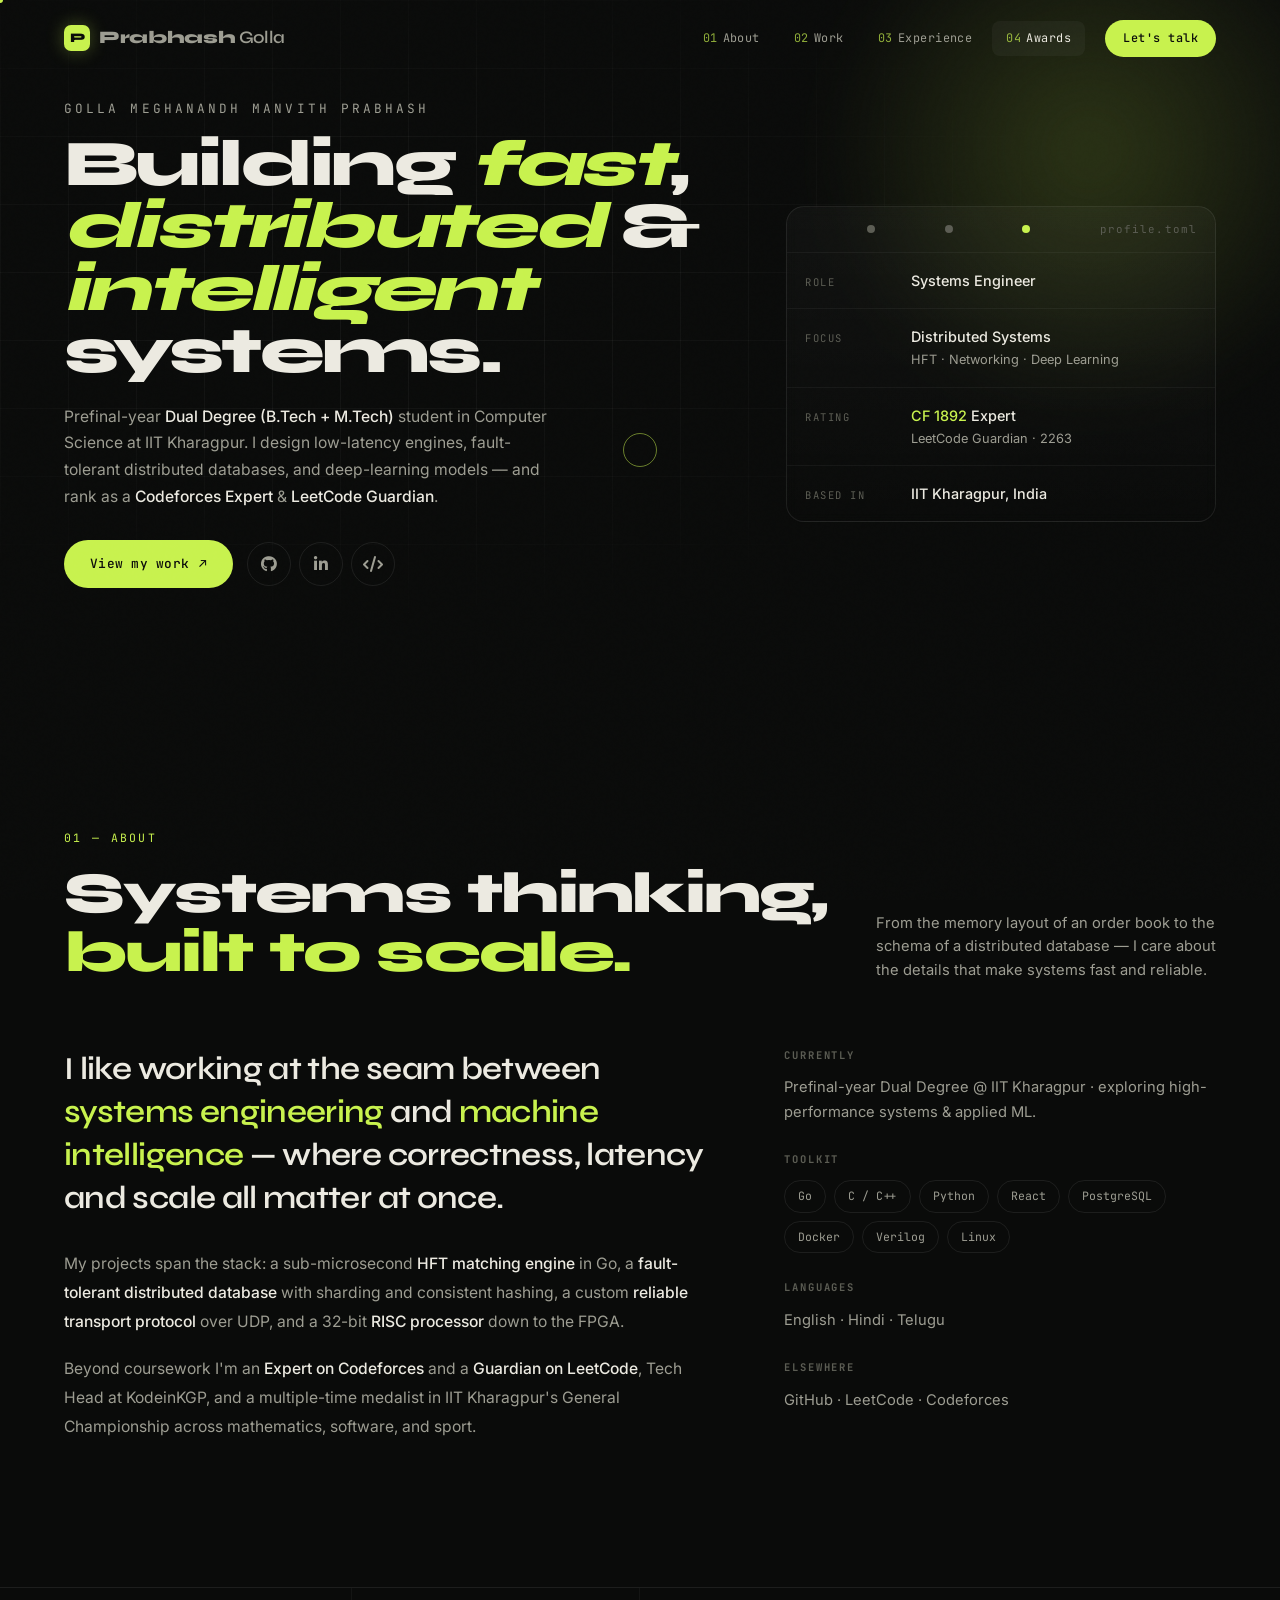
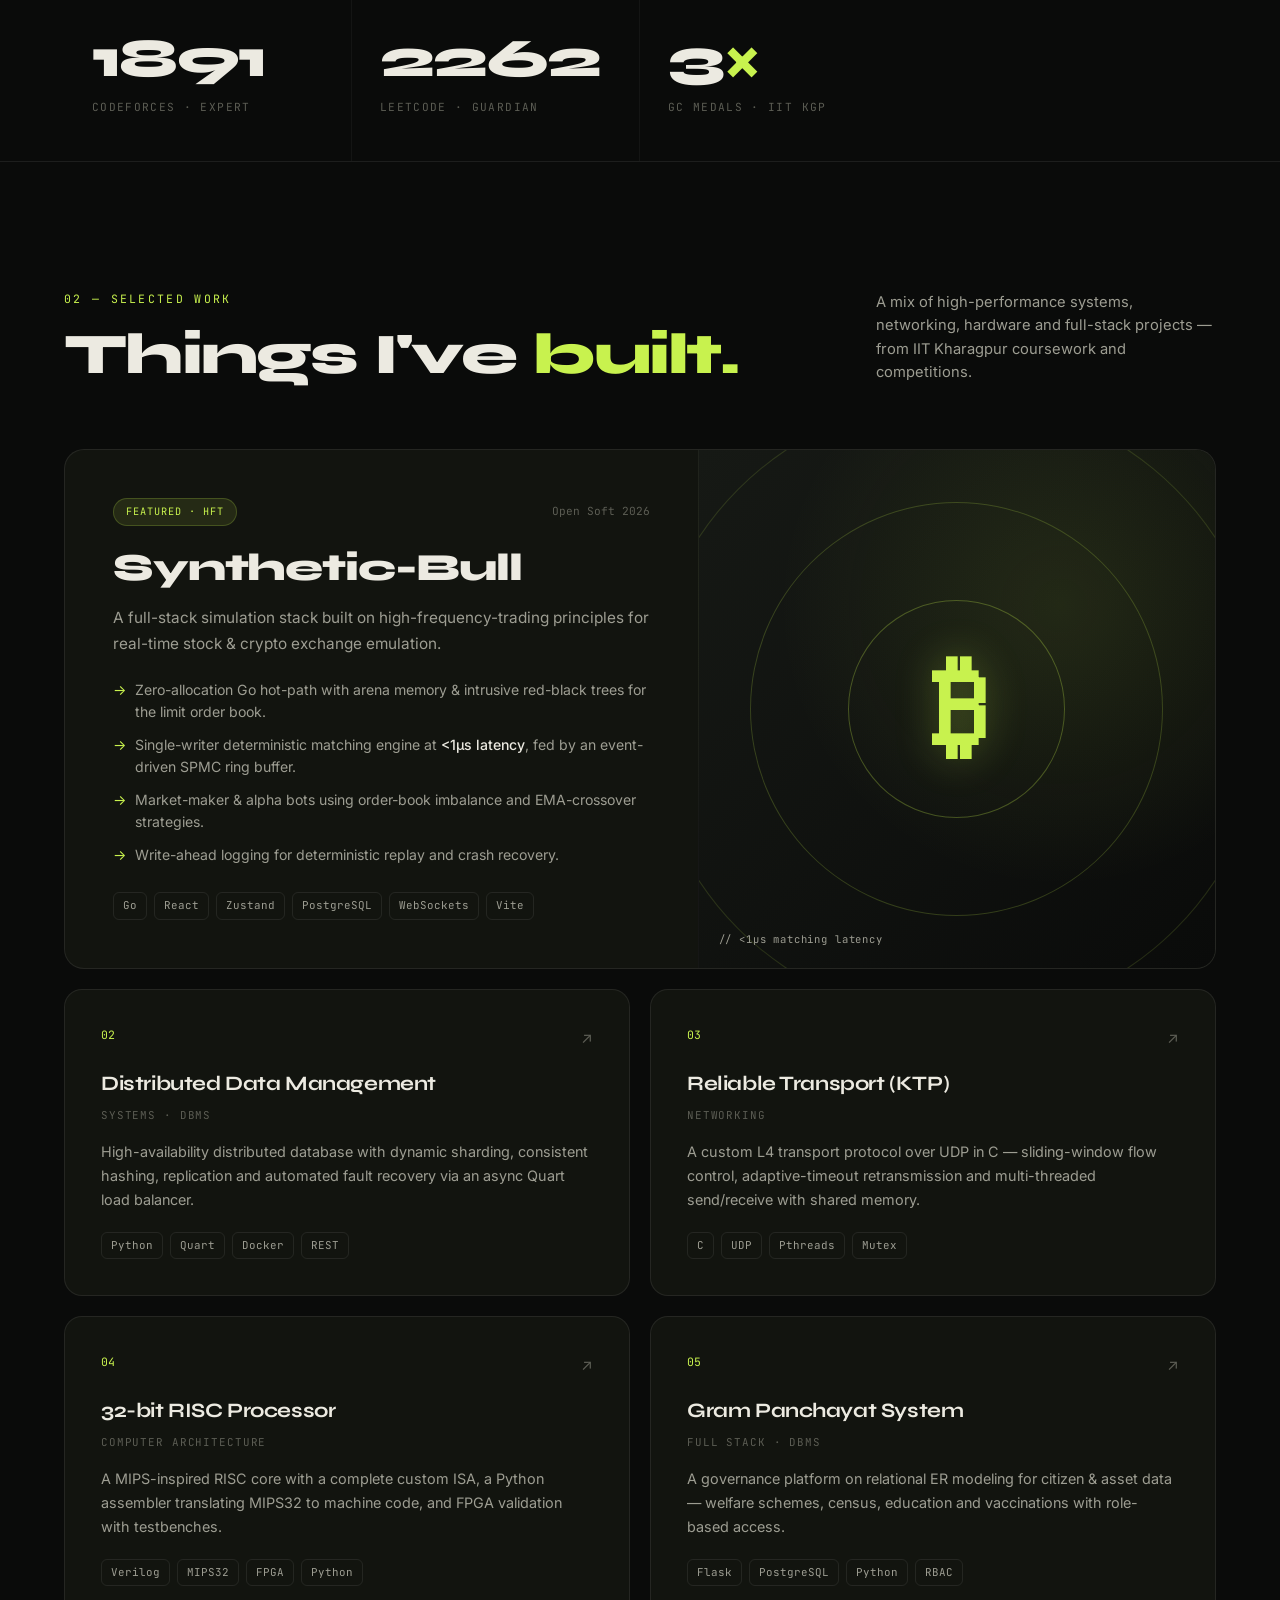
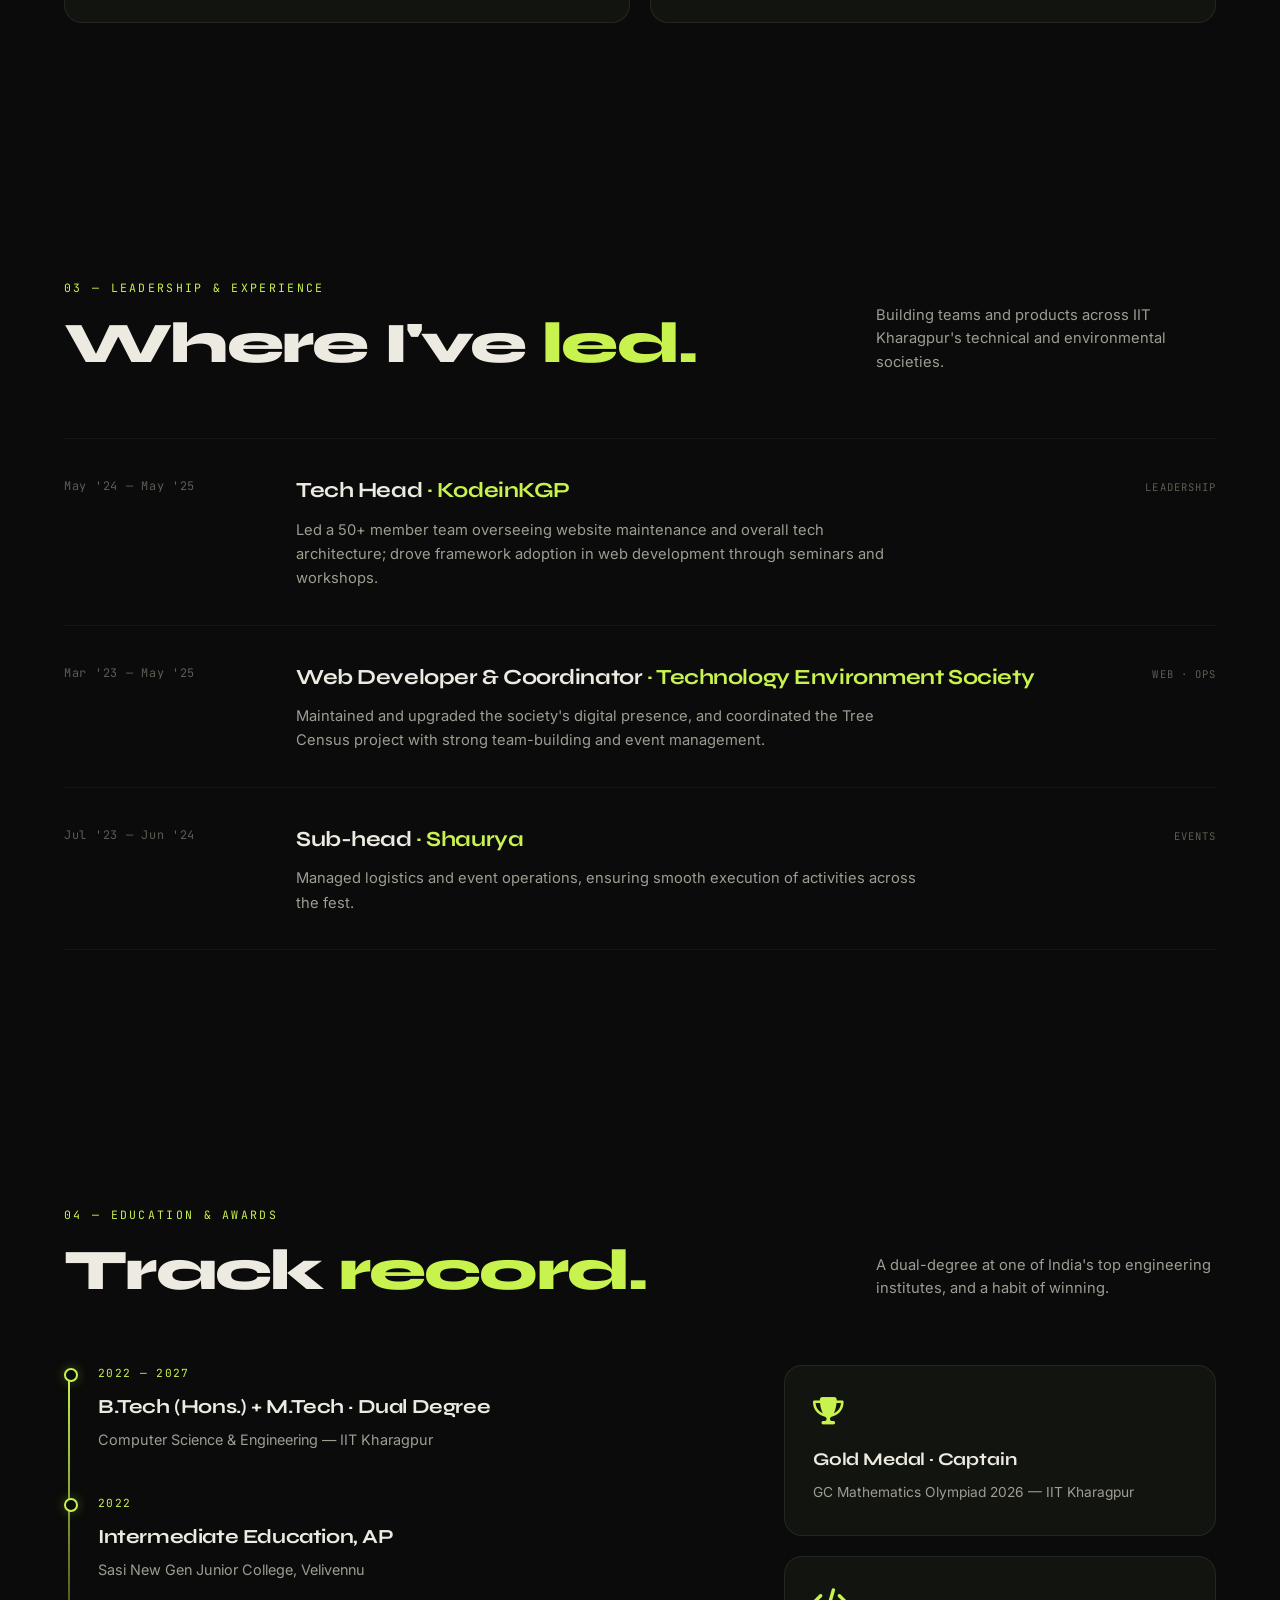
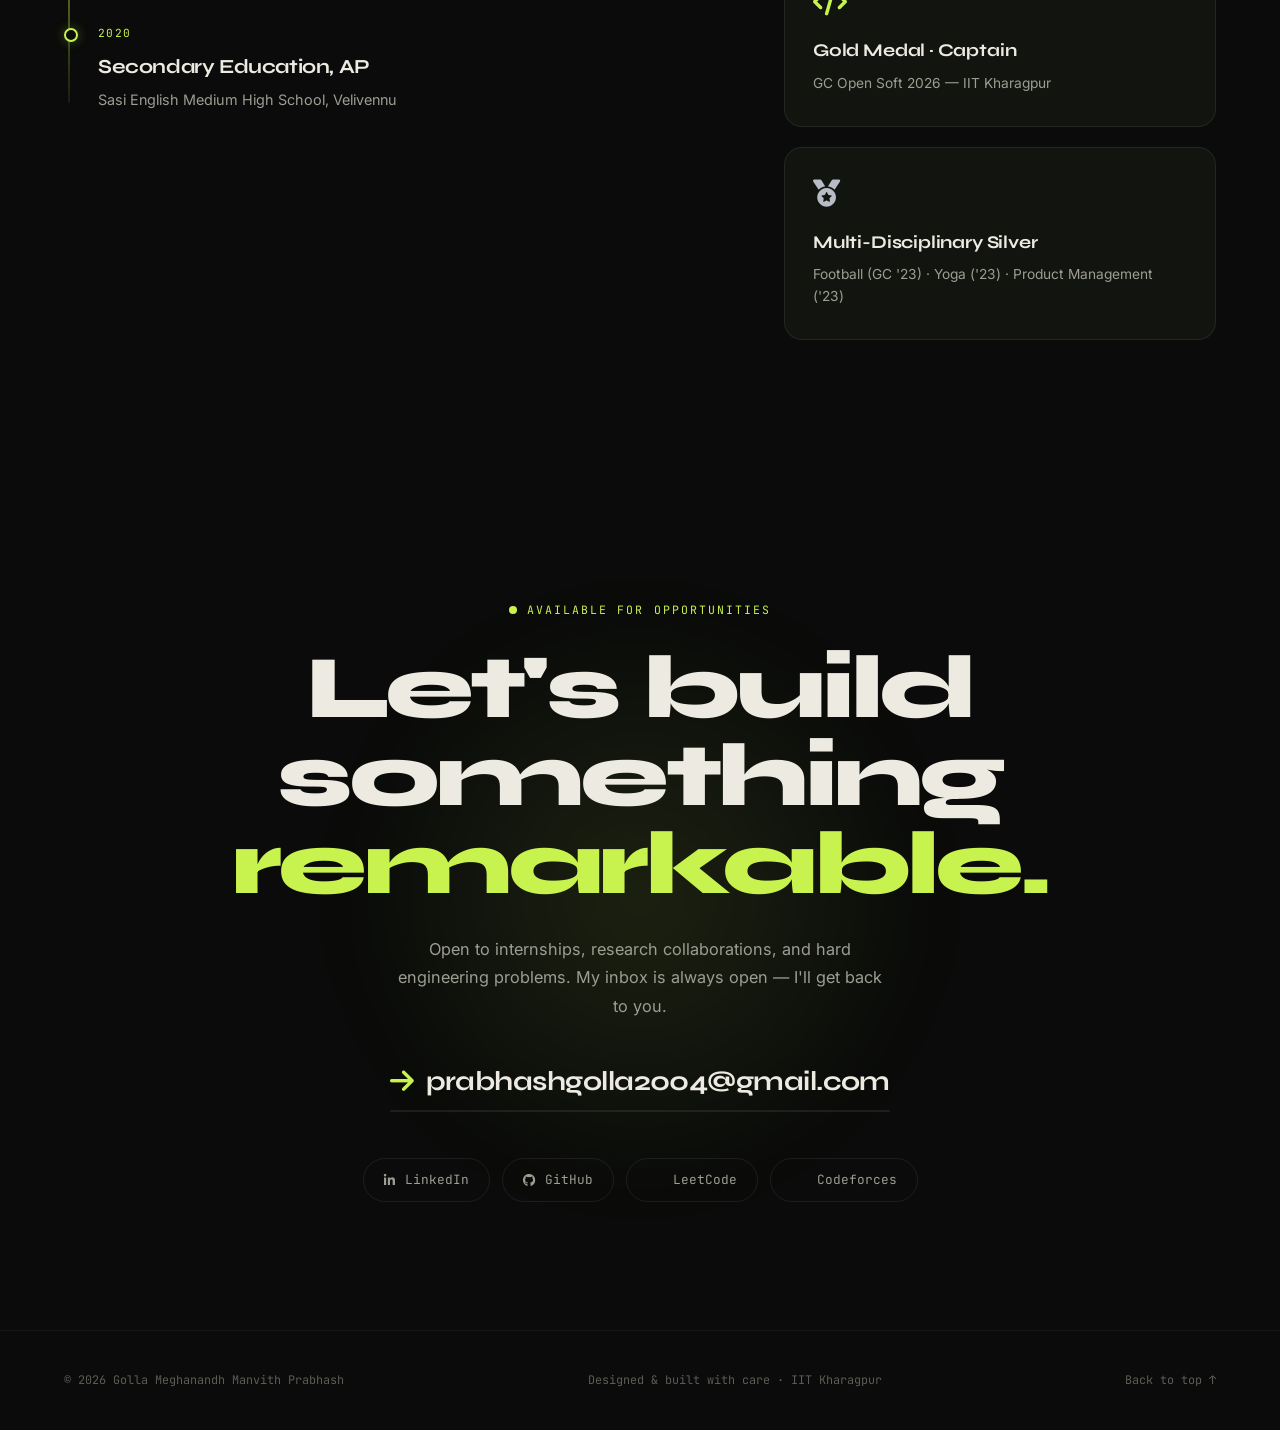
==== commit 0c828e6b: "Redesign portfolio: bold editorial dark theme with lime accent Complete ground-up rebuild of the sin" ====
--- a/index.html
+++ b/index.html
@@ -3,1556 +3,968 @@
 <head>
   <meta charset="UTF-8">
   <meta name="viewport" content="width=device-width, initial-scale=1.0">
-  <title>Prabhash Golla</title>
-  <meta name="description" content="Portfolio of Golla Meghanandh Manvith Prabhash, a Dual Degree Computer Science & Engineering student at IIT Kharagpur specializing in distributed systems and deep learning.">
-  <meta name="keywords" content="Prabhash Golla, G M M Prabhash, IIT Kharagpur, Software Engineer, Computer Science, Competitive Programming, Codeforces, LeetCode">
-  <meta property="og:title" content="Prabhash Golla — Portfolio">
-  <meta property="og:description" content="Computer Science & Engineering | IIT Kharagpur">
+  <title>Prabhash Golla — Systems & ML Engineer</title>
+  <meta name="description" content="Golla Meghanandh Manvith Prabhash — Dual Degree CSE student at IIT Kharagpur building fast, distributed and intelligent systems. Codeforces Expert, LeetCode Guardian.">
+  <meta name="keywords" content="Prabhash Golla, G M M Prabhash, IIT Kharagpur, Software Engineer, Distributed Systems, Deep Learning, Competitive Programming, Codeforces, LeetCode">
+  <meta name="author" content="Golla Meghanandh Manvith Prabhash">
+  <meta property="og:title" content="Prabhash Golla — Systems & ML Engineer">
+  <meta property="og:description" content="Dual Degree CSE @ IIT Kharagpur · building fast, distributed & intelligent systems.">
   <meta property="og:url" content="https://cse.iitkgp.ac.in/~gollammp/">
   <meta property="og:type" content="website">
+
   <link rel="preconnect" href="https://fonts.googleapis.com">
+  <link rel="preconnect" href="https://fonts.gstatic.com" crossorigin>
   <link rel="stylesheet" href="https://cdnjs.cloudflare.com/ajax/libs/font-awesome/6.4.2/css/all.min.css">
-  <link href="https://fonts.googleapis.com/css2?family=Cormorant+Garamond:ital,wght@0,300;0,400;0,600;1,300;1,400;1,600&family=DM+Mono:wght@300;400&family=Syne:wght@400;600;700;800&display=swap" rel="stylesheet">
+  <link href="https://fonts.googleapis.com/css2?family=Syne:wght@600;700;800&family=Inter:wght@400;500;600&family=JetBrains+Mono:wght@400;500&display=swap" rel="stylesheet">
 
 <style>
-/* ─────────────────────────────────────────────
-   TOKENS
-───────────────────────────────────────────── */
+/* ══════════════════════════════════════════════════════════════
+   DESIGN TOKENS
+══════════════════════════════════════════════════════════════ */
 :root {
-  --bg:         #07090d;
-  --bg2:        #0c0f16;
-  --bg3:        #111620;
-  --gold:       #c9a84c;
-  --gold-light: #e8c97a;
-  --gold-dim:   rgba(201,168,76,0.12);
-  --gold-glow:  rgba(201,168,76,0.25);
-  --text:       #e5e1d8;
-  --text-dim:   #7a7670;
-  --text-muted: #3e3c38;
-  --border:     rgba(201,168,76,0.22);
-  --border-dim: rgba(255,255,255,0.055);
-  --radius:     4px;
-  --ease-out:   cubic-bezier(0.22, 1, 0.36, 1);
-}
-
-* { margin:0; padding:0; box-sizing:border-box; }
-html { scroll-behavior: smooth; }
+  --bg:        #0a0b0a;
+  --bg-2:      #101210;
+  --bg-3:      #161915;
+  --surface:   #12140f;
+  --line:      rgba(255,255,255,0.08);
+  --line-2:    rgba(255,255,255,0.045);
+
+  --ink:       #eceae1;   /* primary text  */
+  --ink-2:     #9d9d92;   /* secondary     */
+  --ink-3:     #5c5d54;   /* muted         */
+
+  --acc:       #c8f24e;   /* electric lime */
+  --acc-2:     #e4ff9c;
+  --acc-deep:  #8fb023;
+  --acc-glow:  rgba(200,242,78,0.30);
+  --acc-dim:   rgba(200,242,78,0.10);
+
+  --font-display: 'Syne', sans-serif;
+  --font-body:    'Inter', sans-serif;
+  --font-mono:    'JetBrains Mono', monospace;
+
+  --ease:  cubic-bezier(0.22, 1, 0.36, 1);
+  --ease-2: cubic-bezier(0.65, 0, 0.35, 1);
+
+  --maxw: 1280px;
+  --pad: clamp(20px, 5vw, 72px);
+}
+
+* { margin: 0; padding: 0; box-sizing: border-box; }
+html { scroll-behavior: smooth; -webkit-font-smoothing: antialiased; }
 body {
   background: var(--bg);
-  color: var(--text);
-  font-family: 'DM Mono', monospace;
-  font-weight: 300;
+  color: var(--ink);
+  font-family: var(--font-body);
+  font-weight: 400;
+  line-height: 1.6;
   overflow-x: hidden;
   cursor: none;
 }
-
-/* ─── SCROLL PROGRESS ─────────────────────── */
-#scroll-progress {
-  position: fixed; top: 0; left: 0;
-  height: 2px; width: 0%;
-  background: linear-gradient(90deg, var(--gold), var(--gold-light));
-  z-index: 10001;
-  pointer-events: none;
-}
-
-/* ─── NOISE OVERLAY ───────────────────────── */
-body::before {
-  content: ''; position: fixed; inset: 0;
-  pointer-events: none; z-index: 2; opacity: 0.28;
-  background-image: url("data:image/svg+xml,%3Csvg viewBox='0 0 256 256' xmlns='http://www.w3.org/2000/svg'%3E%3Cfilter id='n'%3E%3CfeTurbulence type='fractalNoise' baseFrequency='0.9' numOctaves='4' stitchTiles='stitch'/%3E%3C/filter%3E%3Crect width='100%25' height='100%25' filter='url(%23n)' opacity='0.04'/%3E%3C/svg%3E");
-}
-
-/* ─── CURSOR ──────────────────────────────── */
-.cursor {
-  position: fixed; width: 8px; height: 8px;
-  background: var(--gold); border-radius: 50%;
-  pointer-events: none; z-index: 9999;
+::selection { background: var(--acc); color: #0a0b0a; }
+
+a { color: inherit; text-decoration: none; }
+img { display: block; max-width: 100%; }
+
+/* Grain overlay */
+body::after {
+  content: ''; position: fixed; inset: 0; z-index: 3;
+  pointer-events: none; opacity: 0.4; mix-blend-mode: overlay;
+  background-image: url("data:image/svg+xml,%3Csvg viewBox='0 0 256 256' xmlns='http://www.w3.org/2000/svg'%3E%3Cfilter id='n'%3E%3CfeTurbulence type='fractalNoise' baseFrequency='0.85' numOctaves='4' stitchTiles='stitch'/%3E%3C/filter%3E%3Crect width='100%25' height='100%25' filter='url(%23n)' opacity='0.05'/%3E%3C/svg%3E");
+}
+
+.wrap { max-width: var(--maxw); margin: 0 auto; padding-left: var(--pad); padding-right: var(--pad); }
+
+/* ── Utility type ──────────────────────────── */
+.mono { font-family: var(--font-mono); }
+.eyebrow {
+  font-family: var(--font-mono); font-size: 0.72rem;
+  letter-spacing: 0.18em; text-transform: uppercase; color: var(--acc);
+  display: inline-flex; align-items: center; gap: 10px;
+}
+
+/* ══════════════════════════════════════════════════════════════
+   CURSOR
+══════════════════════════════════════════════════════════════ */
+.cursor-dot, .cursor-ring { position: fixed; top: 0; left: 0; pointer-events: none; z-index: 9999; border-radius: 50%; }
+.cursor-dot  { width: 6px; height: 6px; background: var(--acc); transform: translate(-50%,-50%); }
+.cursor-ring {
+  width: 34px; height: 34px; border: 1px solid rgba(200,242,78,0.5);
   transform: translate(-50%,-50%);
-  transition: transform 0.12s var(--ease-out), background 0.2s;
-}
-.cursor-ring {
-  position: fixed; width: 32px; height: 32px;
-  border: 1px solid rgba(201,168,76,0.45); border-radius: 50%;
-  pointer-events: none; z-index: 9998;
-  transform: translate(-50%,-50%);
-  transition: transform 0.3s var(--ease-out), width 0.3s, height 0.3s, border-color 0.2s;
-}
-body.hovering .cursor { transform: translate(-50%,-50%) scale(2.2); background: var(--gold-light); }
-body.hovering .cursor-ring { width: 48px; height: 48px; border-color: var(--gold); }
-
-/* ─── SPOTLIGHT ───────────────────────────── */
-.mouse-spotlight {
-  position: fixed; inset: 0; pointer-events: none; z-index: 1;
-  background: radial-gradient(
-    500px circle at var(--mouse-x, 50vw) var(--mouse-y, 50vh),
-    rgba(201,168,76,0.04),
-    transparent 38%
-  );
-}
-
-/* ─── NAV ─────────────────────────────────── */
+  transition: width 0.25s var(--ease), height 0.25s var(--ease), border-color 0.25s, background 0.25s;
+}
+body.cursor-hover .cursor-ring { width: 56px; height: 56px; background: rgba(200,242,78,0.08); border-color: var(--acc); }
+body.cursor-hover .cursor-dot { opacity: 0; }
+
+/* ══════════════════════════════════════════════════════════════
+   SCROLL PROGRESS
+══════════════════════════════════════════════════════════════ */
+#progress {
+  position: fixed; top: 0; left: 0; height: 2px; width: 0%;
+  background: var(--acc); z-index: 1000; box-shadow: 0 0 12px var(--acc-glow);
+}
+
+/* ══════════════════════════════════════════════════════════════
+   NAV
+══════════════════════════════════════════════════════════════ */
+header {
+  position: fixed; top: 0; left: 0; right: 0; z-index: 900;
+  transition: transform 0.4s var(--ease), background 0.4s, border-color 0.4s, backdrop-filter 0.4s;
+  border-bottom: 1px solid transparent;
+}
+header.scrolled {
+  background: rgba(10,11,10,0.72);
+  backdrop-filter: blur(18px); -webkit-backdrop-filter: blur(18px);
+  border-color: var(--line-2);
+}
+header.hide { transform: translateY(-100%); }
 nav {
-  position: fixed; top: 0; left: 0; right: 0; z-index: 100;
+  max-width: var(--maxw); margin: 0 auto;
+  padding: 20px var(--pad);
   display: flex; align-items: center; justify-content: space-between;
-  padding: 22px 64px;
-  background: rgba(7,9,13,0.82);
-  backdrop-filter: blur(24px);
-  -webkit-backdrop-filter: blur(24px);
-  border-bottom: 1px solid transparent;
-  transition: padding 0.4s var(--ease-out), border-color 0.4s;
-}
-nav.scrolled { padding: 14px 64px; border-color: var(--border-dim); }
-.nav-logo {
-  font-family: 'Cormorant Garamond', serif;
-  font-size: 1.25rem; font-weight: 600;
-  color: var(--gold); letter-spacing: 0.04em;
-  text-decoration: none;
-}
-.nav-logo span { color: var(--text-dim); font-weight: 300; }
-.nav-links { display: flex; gap: 44px; list-style: none; }
+}
+.logo {
+  font-family: var(--font-display); font-weight: 800;
+  font-size: 1.1rem; letter-spacing: -0.02em; display: flex; align-items: center; gap: 9px;
+}
+.logo .mark {
+  width: 26px; height: 26px; border-radius: 7px;
+  background: var(--acc); color: #0a0b0a;
+  display: grid; place-items: center; font-size: 0.82rem; font-weight: 800;
+  box-shadow: 0 0 18px var(--acc-glow);
+}
+.logo b { font-weight: 800; }
+.logo span { color: var(--ink-2); font-weight: 600; }
+.nav-links { display: flex; align-items: center; gap: 6px; }
 .nav-links a {
-  font-size: 0.68rem; letter-spacing: 0.18em;
-  text-transform: uppercase; color: var(--text-dim);
-  text-decoration: none; transition: color 0.2s; position: relative;
-}
-.nav-links a::after {
-  content: ''; position: absolute; bottom: -5px; left: 0;
-  width: 0; height: 1px; background: var(--gold);
-  transition: width 0.35s var(--ease-out);
-}
-.nav-links a:hover { color: var(--gold); }
-.nav-links a:hover::after, .nav-links a.active::after { width: 100%; }
-.nav-links a.active { color: var(--gold); }
-
-.hamburger { display: none; background: none; border: none; cursor: pointer; padding: 4px; z-index: 101; }
-.hamburger-line { display: block; width: 24px; height: 1.5px; background-color: var(--gold); margin: 5px 0; transition: all 0.35s var(--ease-out); }
-
-/* ─── HERO ────────────────────────────────── */
-#hero {
-  min-height: 100vh;
-  padding: 140px 64px 90px;
-  position: relative; overflow: hidden;
-  display: flex; align-items: center;
-}
-
-.hero-bg-grid {
-  position: absolute; inset: 0; z-index: 0;
+  font-family: var(--font-mono); font-size: 0.74rem;
+  letter-spacing: 0.04em; color: var(--ink-2);
+  padding: 8px 14px; border-radius: 8px; transition: color 0.2s, background 0.2s;
+}
+.nav-links a .idx { color: var(--acc); margin-right: 5px; opacity: 0.7; }
+.nav-links a:hover, .nav-links a.active { color: var(--ink); background: rgba(255,255,255,0.04); }
+.nav-cta {
+  margin-left: 14px; padding: 9px 18px !important;
+  background: var(--acc) !important; color: #0a0b0a !important;
+  border-radius: 999px !important; font-weight: 500;
+  transition: transform 0.25s var(--ease), box-shadow 0.25s !important;
+}
+.nav-cta:hover { transform: translateY(-1px); box-shadow: 0 8px 22px var(--acc-glow); }
+
+.burger { display: none; flex-direction: column; gap: 5px; background: none; border: none; cursor: pointer; padding: 8px; z-index: 950; }
+.burger span { width: 24px; height: 2px; background: var(--ink); border-radius: 2px; transition: transform 0.35s var(--ease), opacity 0.25s; }
+.burger.open span:nth-child(1) { transform: translateY(7px) rotate(45deg); }
+.burger.open span:nth-child(2) { opacity: 0; }
+.burger.open span:nth-child(3) { transform: translateY(-7px) rotate(-45deg); }
+
+/* ══════════════════════════════════════════════════════════════
+   BUTTONS
+══════════════════════════════════════════════════════════════ */
+.btn {
+  display: inline-flex; align-items: center; gap: 10px;
+  font-family: var(--font-mono); font-size: 0.8rem; letter-spacing: 0.02em;
+  padding: 14px 26px; border-radius: 999px;
+  transition: transform 0.3s var(--ease), background 0.3s, color 0.3s, border-color 0.3s, box-shadow 0.3s;
+  will-change: transform;
+}
+.btn-fill { background: var(--acc); color: #0a0b0a; font-weight: 500; }
+.btn-fill:hover { box-shadow: 0 10px 30px var(--acc-glow); }
+.btn-ghost { border: 1px solid var(--line); color: var(--ink); }
+.btn-ghost:hover { border-color: var(--acc); color: var(--acc); }
+.btn i, .btn .arr { transition: transform 0.3s var(--ease); }
+.btn:hover .arr { transform: translate(3px,-3px); }
+
+/* ══════════════════════════════════════════════════════════════
+   SECTION SHELL
+══════════════════════════════════════════════════════════════ */
+section { position: relative; padding: clamp(80px,10vw,140px) 0; }
+.section-head { display: flex; align-items: flex-end; justify-content: space-between; gap: 30px; margin-bottom: 64px; flex-wrap: wrap; }
+.section-head .label {
+  font-family: var(--font-mono); font-size: 0.72rem; letter-spacing: 0.2em;
+  text-transform: uppercase; color: var(--acc); margin-bottom: 18px; display: block;
+}
+.section-title {
+  font-family: var(--font-display); font-weight: 800;
+  font-size: clamp(2.1rem, 5vw, 3.6rem); line-height: 1.02; letter-spacing: -0.03em;
+}
+.section-title em { font-style: normal; color: var(--acc); }
+.section-note { max-width: 340px; color: var(--ink-2); font-size: 0.92rem; }
+
+/* ── Reveal ─────────────────────────────────── */
+[data-reveal] { opacity: 0; transform: translateY(34px); transition: opacity 0.8s var(--ease), transform 0.8s var(--ease); }
+[data-reveal].in { opacity: 1; transform: none; }
+
+/* ══════════════════════════════════════════════════════════════
+   HERO
+══════════════════════════════════════════════════════════════ */
+#hero { padding-top: clamp(94px, 11vh, 138px); padding-bottom: clamp(48px,6vw,72px); overflow: hidden; }
+.hero-bg {
+  position: absolute; inset: 0; z-index: 0; pointer-events: none;
   background-image:
-    linear-gradient(rgba(201,168,76,0.035) 1px, transparent 1px),
-    linear-gradient(90deg, rgba(201,168,76,0.035) 1px, transparent 1px);
-  background-size: 72px 72px;
-  mask-image: radial-gradient(ellipse 90% 90% at 50% 50%, black, transparent);
-}
-
-.hero-orb {
-  position: absolute; width: 700px; height: 700px; z-index: 0;
-  background: radial-gradient(circle, rgba(201,168,76,0.07) 0%, transparent 65%);
-  top: -180px; right: -180px;
-  animation: float 8s ease-in-out infinite;
-}
-.hero-orb2 {
-  position: absolute; width: 500px; height: 500px; z-index: 0;
-  background: radial-gradient(circle, rgba(74,158,255,0.04) 0%, transparent 65%);
-  bottom: 0; left: -100px;
-  animation: float 10s ease-in-out infinite reverse;
-}
-@keyframes float {
-  0%,100% { transform: translateY(0) scale(1); opacity: 0.9; }
-  50%      { transform: translateY(-30px) scale(1.05); opacity: 0.6; }
-}
-
-/* Hero layout — split on desktop */
-.hero-inner {
-  position: relative; z-index: 3;
-  display: grid;
-  grid-template-columns: 1fr 380px;
-  gap: 72px;
-  align-items: center;
-  width: 100%;
-  max-width: 1400px;
-}
-.hero-left {}
-.hero-right { display: flex; flex-direction: column; align-items: flex-end; perspective: 1100px; }
-
-.hero-eyebrow {
-  font-size: 0.65rem; letter-spacing: 0.26em;
-  text-transform: uppercase; color: var(--gold);
-  margin-bottom: 24px; display: flex; align-items: center; gap: 14px;
-  overflow: hidden;
-}
-.hero-eyebrow .line { flex: 0 0 28px; height: 1px; background: var(--gold); }
+    linear-gradient(var(--line-2) 1px, transparent 1px),
+    linear-gradient(90deg, var(--line-2) 1px, transparent 1px);
+  background-size: 68px 68px;
+  mask-image: radial-gradient(ellipse 75% 65% at 30% 40%, #000 20%, transparent 80%);
+  -webkit-mask-image: radial-gradient(ellipse 75% 65% at 30% 40%, #000 20%, transparent 80%);
+}
+.hero-glow {
+  position: absolute; z-index: 0; pointer-events: none;
+  width: 620px; height: 620px; border-radius: 50%;
+  background: radial-gradient(circle, var(--acc-glow) 0%, transparent 62%);
+  filter: blur(30px); opacity: 0.6;
+  top: -160px; right: -120px;
+  animation: drift 14s ease-in-out infinite;
+}
+@keyframes drift { 0%,100%{transform:translate(0,0) scale(1)} 50%{transform:translate(-40px,30px) scale(1.08)} }
+
+.hero-grid { position: relative; z-index: 2; display: grid; grid-template-columns: 1.55fr 1fr; gap: 56px; align-items: center; }
+
+.hero-status {
+  display: inline-flex; align-items: center; gap: 9px;
+  font-family: var(--font-mono); font-size: 0.72rem; letter-spacing: 0.08em;
+  color: var(--ink); border: 1px solid var(--line); border-radius: 999px;
+  padding: 7px 15px; margin-bottom: 18px; background: rgba(255,255,255,0.02);
+}
+.pulse { width: 8px; height: 8px; border-radius: 50%; background: var(--acc); box-shadow: 0 0 0 0 var(--acc-glow); animation: pulse 2.2s infinite; }
+@keyframes pulse { 0%{box-shadow:0 0 0 0 var(--acc-glow)} 70%{box-shadow:0 0 0 8px rgba(200,242,78,0)} 100%{box-shadow:0 0 0 0 rgba(200,242,78,0)} }
 
 .hero-name {
-  font-family: 'Syne', sans-serif;
-  font-size: clamp(2.8rem, 6.5vw, 6.5rem);
-  font-weight: 800;
-  line-height: 0.92;
-  letter-spacing: -0.04em;
-  color: var(--text);
-  margin-bottom: 28px;
-}
-/* On desktop: dim the middle names, gold on Prabhash */
-.hero-name .hl {
-  color: var(--text-dim);
-  font-weight: 700;
-  font-size: 0.72em;
-  letter-spacing: -0.02em;
-}
-.hero-name .hp { color: var(--gold); }
-.hero-name .accent-line {
-  font-family: 'Cormorant Garamond', serif;
-  font-style: italic; font-weight: 300;
-  font-size: clamp(1.2rem, 2.4vw, 2.2rem);
-  color: var(--text-muted);
-  letter-spacing: 0.04em;
-  display: block; margin-top: 10px;
-}
-
-.hero-desc {
-  max-width: 520px; font-size: 0.92rem;
-  line-height: 1.95; color: var(--text-dim); margin-bottom: 52px;
-}
-.hero-desc strong { color: var(--gold); font-weight: 400; }
-
-.hero-actions {
-  display: flex; gap: 14px; flex-wrap: wrap;
-  margin-bottom: 72px;
-}
-
-.hero-stats {
-  display: flex; gap: 52px;
-  padding-top: 40px;
-  border-top: 1px solid var(--border-dim);
-}
-.stat-num {
-  font-family: 'Cormorant Garamond', serif;
-  font-size: 2.6rem; font-weight: 600;
-  color: var(--gold); line-height: 1;
-}
-.stat-label {
-  font-size: 0.6rem; letter-spacing: 0.14em;
-  text-transform: uppercase; color: var(--text-muted);
-  margin-top: 7px;
-}
-
-/* Staggered fade-up entries */
-.fade-up { opacity: 0; transform: translateY(28px); }
-.fade-up.ready { animation: fadeUp 0.85s var(--ease-out) forwards; }
-@keyframes fadeUp { to { opacity: 1; transform: translateY(0); } }
-
-/* ─── TERMINAL CARD ───────────────────────── */
-.hero-terminal {
-  background: rgba(12, 15, 22, 0.85);
-  border: 1px solid var(--border);
-  border-radius: 10px;
-  overflow: hidden;
-  font-family: 'DM Mono', monospace;
-  backdrop-filter: blur(16px);
-  box-shadow: 0 40px 80px rgba(0,0,0,0.5), 0 0 0 1px rgba(201,168,76,0.05) inset;
-  position: relative;
-  width: 100%;
-  transform-style: preserve-3d;
-  transition: transform 0.25s var(--ease-out), box-shadow 0.25s;
-  will-change: transform;
-  animation: terminalIdle 7s ease-in-out infinite;
-}
-/* Gentle idle float, overridden while the mouse drives the tilt */
-@keyframes terminalIdle {
-  0%,100% { transform: perspective(1100px) rotateX(0deg) rotateY(0deg) translateY(0); }
-  50%     { transform: perspective(1100px) rotateX(0deg) rotateY(0deg) translateY(-10px); }
-}
-.hero-terminal.tilting { animation: none; }
-.hero-terminal::before {
-  content: '';
-  position: absolute; top: 0; left: 0; right: 0; height: 1px;
-  background: linear-gradient(90deg, transparent, var(--gold), transparent);
-  opacity: 0.5;
-  z-index: 5;
-}
-/* Moving glare that tracks the cursor for a glossy 3D feel */
-.terminal-glare {
-  position: absolute; inset: 0; z-index: 4;
-  pointer-events: none; opacity: 0;
-  transition: opacity 0.3s;
-  background: radial-gradient(
-    340px circle at var(--gx, 50%) var(--gy, 0%),
-    rgba(232,201,122,0.12), transparent 60%
-  );
-}
-.hero-terminal.tilting .terminal-glare { opacity: 1; }
-.terminal-bar {
-  background: rgba(201,168,76,0.06);
-  border-bottom: 1px solid var(--border-dim);
-  padding: 11px 16px;
-  display: flex; align-items: center; gap: 7px;
-}
-.t-dot {
-  width: 9px; height: 9px; border-radius: 50%;
-}
-.t-dot:nth-child(1) { background: rgba(255,95,87,0.6); }
-.t-dot:nth-child(2) { background: rgba(254,188,46,0.6); }
-.t-dot:nth-child(3) { background: rgba(40,200,64,0.6); }
-.terminal-label {
-  font-size: 0.6rem; letter-spacing: 0.12em;
-  color: var(--text-muted); margin: 0 auto;
-}
-.terminal-body {
-  padding: 22px 22px 24px;
-  font-size: 0.72rem; line-height: 2;
-}
-.t-line { display: flex; flex-wrap: wrap; gap: 0 6px; }
-.t-prompt { color: var(--gold); }
-.t-cmd { color: var(--text); }
-.t-output { color: var(--text-dim); padding-left: 0; display: block; }
-.t-key { color: #6ab0d4; }
-.t-val { color: #8ec98e; }
-.t-str { color: var(--gold-light); }
-.t-num { color: #d4a374; }
-.t-bool { color: #b594d4; }
-.t-cursor {
-  display: inline-block; width: 7px; height: 13px;
-  background: var(--gold); vertical-align: middle; margin-left: 2px;
-  animation: blink 1.1s step-end infinite;
-}
-@keyframes blink { 0%,100%{opacity:1} 50%{opacity:0} }
-
-/* ─── TECH MARQUEE ────────────────────────── */
-.marquee-strip {
-  padding: 18px 0; overflow: hidden;
-  border-top: 1px solid var(--border-dim);
-  border-bottom: 1px solid var(--border-dim);
-  position: relative; z-index: 3;
-  background: var(--bg2);
-}
-.marquee-strip::before, .marquee-strip::after {
-  content: ''; position: absolute; top: 0; bottom: 0;
-  width: 100px; z-index: 2; pointer-events: none;
-}
-.marquee-strip::before { left: 0; background: linear-gradient(90deg, var(--bg2), transparent); }
-.marquee-strip::after  { right: 0; background: linear-gradient(-90deg, var(--bg2), transparent); }
-.marquee-track {
-  display: flex; gap: 0;
-  width: max-content;
-  animation: marquee 36s linear infinite;
-}
-.marquee-track:hover { animation-play-state: paused; }
-@keyframes marquee {
-  from { transform: translateX(0); }
-  to   { transform: translateX(-50%); }
-}
-.m-item {
-  font-size: 0.62rem; letter-spacing: 0.18em;
-  text-transform: uppercase; color: var(--text-muted);
-  white-space: nowrap; padding: 0 28px;
-  display: flex; align-items: center; gap: 10px;
-  transition: color 0.2s;
-}
-.m-item::before { content: '◆'; color: var(--gold); font-size: 0.35rem; }
-.m-item:hover { color: var(--gold); }
-
-/* ─── BUTTONS ─────────────────────────────── */
-.magnetic-btn { display: inline-block; }
-.btn-primary {
+  font-family: var(--font-mono); font-size: 0.8rem; letter-spacing: 0.24em;
+  text-transform: uppercase; color: var(--ink-2); margin-bottom: 14px;
+}
+.hero-h1 {
+  font-family: var(--font-display); font-weight: 800;
+  font-size: clamp(2.3rem, 5.1vw, 4.4rem); line-height: 0.95; letter-spacing: -0.04em;
+  margin-bottom: 22px;
+}
+.hero-h1 .acc { color: var(--acc); position: relative; }
+.hero-h1 .line { display: block; overflow: hidden; }
+.hero-h1 .line > span { display: block; transform: translateY(105%); transition: transform 0.9s var(--ease); }
+.hero-h1.reveal .line > span { transform: none; }
+.hero-h1 .line:nth-child(2) > span { transition-delay: 0.08s; }
+.hero-h1 .line:nth-child(3) > span { transition-delay: 0.16s; }
+
+.hero-lede { max-width: 500px; color: var(--ink-2); font-size: 0.98rem; line-height: 1.7; margin-bottom: 30px; }
+.hero-lede strong { color: var(--ink); font-weight: 500; }
+
+.hero-actions { display: flex; gap: 14px; flex-wrap: wrap; align-items: center; margin-bottom: 40px; }
+.hero-socials { display: flex; gap: 8px; }
+.hero-socials a {
+  width: 44px; height: 44px; border-radius: 50%; border: 1px solid var(--line);
+  display: grid; place-items: center; color: var(--ink-2); font-size: 1rem;
+  transition: transform 0.3s var(--ease), color 0.3s, border-color 0.3s, background 0.3s;
+}
+.hero-socials a:hover { color: var(--acc); border-color: var(--acc); transform: translateY(-3px); }
+
+/* Spec card */
+.spec {
+  border: 1px solid var(--line); border-radius: 18px; overflow: hidden;
+  background: linear-gradient(180deg, rgba(255,255,255,0.03), rgba(255,255,255,0.005));
+  backdrop-filter: blur(6px);
+}
+.spec-top {
+  display: flex; align-items: center; gap: 8px; padding: 14px 18px;
+  border-bottom: 1px solid var(--line-2); font-family: var(--font-mono);
+  font-size: 0.68rem; letter-spacing: 0.1em; color: var(--ink-3);
+}
+.spec-top .dot { width: 8px; height: 8px; border-radius: 50%; background: var(--ink-3); }
+.spec-top .dot.g { background: var(--acc); }
+.spec-top span { margin-left: auto; }
+.spec-row { display: grid; grid-template-columns: 92px 1fr; gap: 14px; padding: 16px 18px; border-bottom: 1px solid var(--line-2); align-items: baseline; }
+.spec-row:last-child { border-bottom: none; }
+.spec-row .k { font-family: var(--font-mono); font-size: 0.66rem; letter-spacing: 0.14em; text-transform: uppercase; color: var(--ink-3); }
+.spec-row .v { font-size: 0.9rem; color: var(--ink); font-weight: 500; }
+.spec-row .v small { display: block; color: var(--ink-2); font-weight: 400; font-size: 0.8rem; margin-top: 2px; }
+.spec-row .v .hl { color: var(--acc); }
+
+/* ══════════════════════════════════════════════════════════════
+   ABOUT
+══════════════════════════════════════════════════════════════ */
+.about-grid { display: grid; grid-template-columns: 1.2fr 0.8fr; gap: 72px; align-items: start; }
+.about-lead { font-family: var(--font-display); font-weight: 600; font-size: clamp(1.4rem,2.6vw,2rem); line-height: 1.35; letter-spacing: -0.02em; margin-bottom: 30px; }
+.about-lead em { font-style: normal; color: var(--acc); }
+.about-body p { color: var(--ink-2); font-size: 0.98rem; line-height: 1.85; margin-bottom: 18px; }
+.about-body p strong { color: var(--ink); font-weight: 500; }
+.about-side { display: flex; flex-direction: column; gap: 26px; }
+.side-block h4 { font-family: var(--font-mono); font-size: 0.66rem; letter-spacing: 0.18em; text-transform: uppercase; color: var(--ink-3); margin-bottom: 12px; }
+.side-block p, .side-block a { font-size: 0.92rem; color: var(--ink-2); line-height: 1.7; }
+.side-block a:hover { color: var(--acc); }
+.chips { display: flex; flex-wrap: wrap; gap: 8px; }
+.chip { font-family: var(--font-mono); font-size: 0.72rem; color: var(--ink-2); border: 1px solid var(--line); border-radius: 999px; padding: 6px 13px; transition: color 0.2s, border-color 0.2s; }
+.chip:hover { color: var(--acc); border-color: var(--acc); }
+
+/* ══════════════════════════════════════════════════════════════
+   STATS
+══════════════════════════════════════════════════════════════ */
+.stats { border-top: 1px solid var(--line); border-bottom: 1px solid var(--line); }
+.stats-grid { display: grid; grid-template-columns: repeat(4,1fr); }
+.stat { padding: 44px 28px; border-right: 1px solid var(--line-2); position: relative; }
+.stat:last-child { border-right: none; }
+.stat .num { font-family: var(--font-display); font-weight: 800; font-size: clamp(2.4rem,4.4vw,3.4rem); line-height: 1; letter-spacing: -0.03em; color: var(--ink); }
+.stat .num .sfx { color: var(--acc); }
+.stat .cap { font-family: var(--font-mono); font-size: 0.7rem; letter-spacing: 0.12em; text-transform: uppercase; color: var(--ink-3); margin-top: 12px; }
+
+/* ══════════════════════════════════════════════════════════════
+   PROJECTS
+══════════════════════════════════════════════════════════════ */
+.proj-list { display: flex; flex-direction: column; gap: 20px; }
+
+/* Featured */
+.proj-feature {
+  display: grid; grid-template-columns: 1.1fr 0.9fr; gap: 0;
+  border: 1px solid var(--line); border-radius: 20px; overflow: hidden;
+  background: var(--surface); position: relative;
+  transition: border-color 0.4s, box-shadow 0.4s;
+}
+.proj-feature:hover { border-color: rgba(200,242,78,0.35); box-shadow: 0 30px 60px rgba(0,0,0,0.4); }
+.pf-body { padding: clamp(28px,4vw,48px); display: flex; flex-direction: column; }
+.pf-tagrow { display: flex; align-items: center; gap: 12px; margin-bottom: 22px; }
+.tag-pill { font-family: var(--font-mono); font-size: 0.64rem; letter-spacing: 0.1em; text-transform: uppercase; color: var(--acc); background: var(--acc-dim); border: 1px solid rgba(200,242,78,0.2); border-radius: 999px; padding: 5px 12px; }
+.tag-when { font-family: var(--font-mono); font-size: 0.7rem; color: var(--ink-3); margin-left: auto; }
+.pf-title { font-family: var(--font-display); font-weight: 800; font-size: clamp(1.7rem,3vw,2.4rem); line-height: 1.05; letter-spacing: -0.03em; margin-bottom: 16px; }
+.pf-desc { color: var(--ink-2); font-size: 0.96rem; line-height: 1.7; margin-bottom: 22px; }
+.pf-points { list-style: none; display: flex; flex-direction: column; gap: 10px; margin-bottom: 26px; }
+.pf-points li { position: relative; padding-left: 22px; font-size: 0.88rem; color: var(--ink-2); line-height: 1.6; }
+.pf-points li::before { content: '→'; position: absolute; left: 0; color: var(--acc); }
+.pf-points li strong { color: var(--ink); font-weight: 500; }
+.pf-tech { display: flex; flex-wrap: wrap; gap: 7px; margin-top: auto; }
+.tech { font-family: var(--font-mono); font-size: 0.68rem; color: var(--ink-2); border: 1px solid var(--line); border-radius: 6px; padding: 4px 9px; }
+.pf-visual {
+  position: relative; border-left: 1px solid var(--line-2); overflow: hidden;
+  background:
+    radial-gradient(circle at 70% 30%, var(--acc-dim), transparent 55%),
+    linear-gradient(135deg, var(--bg-3), var(--bg));
+  display: grid; place-items: center; min-height: 260px;
+}
+.pf-visual .ring { position: absolute; border: 1px solid rgba(200,242,78,0.14); border-radius: 50%; }
+.pf-visual .ring.r1 { width: 120%; height: 120%; }
+.pf-visual .ring.r2 { width: 80%; height: 80%; border-color: rgba(200,242,78,0.2); }
+.pf-visual .ring.r3 { width: 42%; height: 42%; border-color: rgba(200,242,78,0.28); }
+.pf-glyph { font-family: var(--font-display); font-weight: 800; font-size: clamp(4rem,9vw,7rem); color: var(--acc); text-shadow: 0 0 40px var(--acc-glow); letter-spacing: -0.05em; z-index: 1; }
+.pf-badge { position: absolute; bottom: 20px; left: 20px; font-family: var(--font-mono); font-size: 0.66rem; letter-spacing: 0.08em; color: var(--ink-2); z-index: 1; }
+
+/* Grid cards */
+.proj-grid { display: grid; grid-template-columns: repeat(2,1fr); gap: 20px; }
+.proj-card {
+  border: 1px solid var(--line); border-radius: 18px; padding: clamp(26px,3vw,36px);
+  background: var(--surface); position: relative; overflow: hidden;
+  transition: border-color 0.4s, transform 0.4s var(--ease), background 0.4s;
+  display: flex; flex-direction: column;
+}
+.proj-card::before {
+  content: ''; position: absolute; inset: 0; border-radius: 18px; padding: 1px;
+  background: linear-gradient(135deg, var(--acc), transparent 45%);
+  -webkit-mask: linear-gradient(#000 0 0) content-box, linear-gradient(#000 0 0);
+  -webkit-mask-composite: xor; mask-composite: exclude;
+  opacity: 0; transition: opacity 0.4s;
+}
+.proj-card:hover { transform: translateY(-6px); background: var(--bg-3); }
+.proj-card:hover::before { opacity: 1; }
+.pc-head { display: flex; align-items: flex-start; justify-content: space-between; margin-bottom: 18px; }
+.pc-idx { font-family: var(--font-mono); font-size: 0.72rem; color: var(--acc); }
+.pc-arrow { color: var(--ink-3); font-size: 0.95rem; transition: transform 0.35s var(--ease), color 0.3s; }
+.proj-card:hover .pc-arrow { transform: translate(4px,-4px); color: var(--acc); }
+.pc-title { font-family: var(--font-display); font-weight: 700; font-size: 1.28rem; letter-spacing: -0.02em; margin-bottom: 6px; }
+.pc-cat { font-family: var(--font-mono); font-size: 0.68rem; letter-spacing: 0.08em; text-transform: uppercase; color: var(--ink-3); margin-bottom: 16px; }
+.pc-desc { color: var(--ink-2); font-size: 0.9rem; line-height: 1.65; margin-bottom: 20px; }
+.pc-tech { display: flex; flex-wrap: wrap; gap: 7px; margin-top: auto; }
+
+/* ══════════════════════════════════════════════════════════════
+   EXPERIENCE
+══════════════════════════════════════════════════════════════ */
+.exp-list { display: flex; flex-direction: column; }
+.exp-item {
+  display: grid; grid-template-columns: 200px 1fr auto; gap: 32px; align-items: start;
+  padding: 34px 0; border-top: 1px solid var(--line-2); position: relative;
+  transition: padding-left 0.4s var(--ease);
+}
+.exp-item:last-child { border-bottom: 1px solid var(--line-2); }
+.exp-item::before { content: ''; position: absolute; left: -16px; top: 40px; width: 6px; height: 6px; border-radius: 50%; background: var(--acc); opacity: 0; transition: opacity 0.4s; }
+.exp-item:hover { padding-left: 16px; }
+.exp-item:hover::before { opacity: 1; }
+.exp-when { font-family: var(--font-mono); font-size: 0.74rem; letter-spacing: 0.06em; color: var(--ink-3); padding-top: 4px; }
+.exp-role { font-family: var(--font-display); font-weight: 700; font-size: 1.35rem; letter-spacing: -0.02em; margin-bottom: 4px; }
+.exp-role .org { color: var(--acc); }
+.exp-desc { color: var(--ink-2); font-size: 0.92rem; line-height: 1.65; margin-top: 10px; max-width: 620px; }
+.exp-tag { font-family: var(--font-mono); font-size: 0.66rem; letter-spacing: 0.1em; text-transform: uppercase; color: var(--ink-3); white-space: nowrap; padding-top: 6px; }
+
+/* ══════════════════════════════════════════════════════════════
+   EDUCATION  (aligned timeline)
+══════════════════════════════════════════════════════════════ */
+.edu { position: relative; padding-left: 34px; }
+.edu::before { content: ''; position: absolute; left: 4px; top: 8px; bottom: 8px; width: 2px; border-radius: 2px; background: linear-gradient(180deg, var(--acc), rgba(200,242,78,0.08)); }
+.edu-item { position: relative; padding-bottom: 44px; }
+.edu-item:last-child { padding-bottom: 0; }
+.edu-item::before {
+  content: ''; position: absolute; left: -34px; top: 3px;
+  width: 10px; height: 10px; border-radius: 50%; background: var(--bg); border: 2px solid var(--acc);
+  box-shadow: 0 0 12px var(--acc-glow); transition: transform 0.3s var(--ease), background 0.3s;
+}
+.edu-item:hover::before { background: var(--acc); transform: scale(1.25); }
+.edu-when { font-family: var(--font-mono); font-size: 0.7rem; letter-spacing: 0.12em; color: var(--acc); margin-bottom: 8px; }
+.edu-deg { font-family: var(--font-display); font-weight: 700; font-size: 1.25rem; letter-spacing: -0.02em; margin-bottom: 5px; }
+.edu-inst { color: var(--ink-2); font-size: 0.9rem; }
+
+/* ══════════════════════════════════════════════════════════════
+   ACHIEVEMENTS
+══════════════════════════════════════════════════════════════ */
+.ach-grid { display: grid; grid-template-columns: repeat(3,1fr); gap: 20px; }
+.ach {
+  border: 1px solid var(--line); border-radius: 18px; padding: 32px 28px;
+  background: var(--surface); position: relative; overflow: hidden;
+  transition: border-color 0.4s, transform 0.4s var(--ease);
+}
+.ach:hover { border-color: rgba(200,242,78,0.35); transform: translateY(-5px); }
+.ach::after { content: ''; position: absolute; top: -40px; right: -40px; width: 130px; height: 130px; border-radius: 50%; background: radial-gradient(circle, var(--acc-dim), transparent 70%); opacity: 0; transition: opacity 0.4s; }
+.ach:hover::after { opacity: 1; }
+.ach-ico { font-size: 1.7rem; color: var(--acc); margin-bottom: 20px; display: block; }
+.ach-ico.silver { color: #b8bcc4; }
+.ach-title { font-family: var(--font-display); font-weight: 700; font-size: 1.12rem; letter-spacing: -0.01em; margin-bottom: 8px; }
+.ach-sub { color: var(--ink-2); font-size: 0.86rem; line-height: 1.55; }
+
+/* ══════════════════════════════════════════════════════════════
+   CONTACT
+══════════════════════════════════════════════════════════════ */
+#contact { text-align: center; }
+.contact-inner { position: relative; z-index: 1; }
+.contact-glow { position: absolute; top: 50%; left: 50%; transform: translate(-50%,-50%); width: 700px; height: 700px; max-width: 90vw; background: radial-gradient(circle, var(--acc-dim), transparent 60%); filter: blur(40px); z-index: 0; pointer-events: none; }
+.contact-eyebrow { justify-content: center; margin-bottom: 26px; }
+.contact-h { font-family: var(--font-display); font-weight: 800; font-size: clamp(2.6rem,7vw,5.6rem); line-height: 0.98; letter-spacing: -0.04em; margin-bottom: 26px; }
+.contact-h em { font-style: normal; color: var(--acc); }
+.contact-sub { max-width: 500px; margin: 0 auto 40px; color: var(--ink-2); font-size: 1.02rem; line-height: 1.75; }
+.contact-mail { display: inline-flex; align-items: center; gap: 12px; font-family: var(--font-display); font-weight: 700; font-size: clamp(1.1rem,2.6vw,1.7rem); letter-spacing: -0.02em; padding-bottom: 6px; border-bottom: 2px solid var(--line); transition: border-color 0.3s, color 0.3s; margin-bottom: 46px; }
+.contact-mail:hover { border-color: var(--acc); color: var(--acc); }
+.contact-links { display: flex; justify-content: center; flex-wrap: wrap; gap: 12px; }
+.contact-links a {
   display: inline-flex; align-items: center; gap: 10px;
-  background: var(--gold); color: var(--bg);
-  padding: 13px 30px;
-  font-family: 'DM Mono', monospace; font-size: 0.72rem;
-  letter-spacing: 0.12em; text-transform: uppercase;
-  text-decoration: none; font-weight: 400;
-  position: relative; overflow: hidden;
-  border-radius: var(--radius);
-  transition: box-shadow 0.3s;
-}
-.btn-primary::before {
-  content: ''; position: absolute; inset: 0;
-  background: var(--gold-light);
-  transform: translateX(-101%); transition: transform 0.35s var(--ease-out);
-}
-.btn-primary:hover { box-shadow: 0 8px 24px var(--gold-glow); }
-.btn-primary:hover::before { transform: translateX(0); }
-.btn-primary span { position: relative; z-index: 1; }
-
-.btn-ghost {
-  display: inline-flex; align-items: center; gap: 10px;
-  border: 1px solid var(--border); color: var(--text-dim);
-  padding: 13px 30px;
-  font-family: 'DM Mono', monospace; font-size: 0.72rem;
-  letter-spacing: 0.12em; text-transform: uppercase;
-  text-decoration: none;
-  border-radius: var(--radius);
-  transition: border-color 0.25s, color 0.25s, box-shadow 0.25s;
-}
-.btn-ghost:hover { border-color: var(--gold); color: var(--gold); box-shadow: 0 0 20px var(--gold-dim); }
-
-/* ─── SECTIONS ────────────────────────────── */
-section { padding: 110px 64px; position: relative; z-index: 3; }
-section + section { border-top: 1px solid var(--border-dim); }
-.section-header { display: flex; align-items: baseline; gap: 18px; margin-bottom: 72px; }
-.section-num { font-family: 'Cormorant Garamond', serif; font-size: 0.9rem; color: var(--gold); opacity: 0.6; }
-.section-title {
-  font-family: 'Syne', sans-serif;
-  font-size: clamp(1.7rem, 3.2vw, 2.6rem);
-  font-weight: 700; letter-spacing: -0.03em;
-}
-.section-line {
-  flex: 1; height: 1px; margin-left: 16px; align-self: center;
-  background: linear-gradient(90deg, var(--border), transparent);
-}
-
-/* ─── REVEAL ──────────────────────────────── */
-.reveal {
-  opacity: 0;
-  transform: translateY(36px);
-  transition: opacity 0.75s var(--ease-out), transform 0.75s var(--ease-out);
-}
-.reveal.visible { opacity: 1; transform: translateY(0); }
-.d1 { transition-delay: 0.1s; }
-.d2 { transition-delay: 0.2s; }
-.d3 { transition-delay: 0.3s; }
-
-/* ─── ABOUT ───────────────────────────────── */
-.about-grid { display: grid; grid-template-columns: 1fr 1fr; gap: 80px; align-items: start; }
-.about-text p { font-size: 0.93rem; line-height: 2.05; color: var(--text-dim); margin-bottom: 22px; }
-.about-text p strong { color: var(--gold); font-weight: 400; }
-.about-details { display: flex; flex-direction: column; gap: 30px; }
-.detail-group h4 { font-size: 0.6rem; letter-spacing: 0.22em; text-transform: uppercase; color: var(--text-muted); margin-bottom: 10px; }
-.detail-group p, .detail-group a { font-size: 0.88rem; color: var(--text-dim); text-decoration: none; line-height: 1.7; display: block; }
-.detail-group a:hover { color: var(--gold); }
-
-/* ─── EDUCATION ───────────────────────────── */
-/* Timeline geometry — line and dots share a single 12px rail.
-   Dot: left 0, 12px wide (border-box) → center at x = 6px.
-   Line: left 5px, 2px wide            → center at x = 6px.  Perfectly aligned. */
-.edu-timeline { position: relative; }
-.edu-timeline::before {
-  content: '';
-  position: absolute;
-  left: 5px;
-  top: 10px;
-  bottom: 10px;
-  width: 2px;
-  border-radius: 2px;
-  background: linear-gradient(180deg, var(--gold) 0%, rgba(201,168,76,0.08) 100%);
-}
-.edu-item {
-  position: relative;
-  padding-left: 42px;
-  padding-bottom: 52px;
-}
-.edu-item:last-child { padding-bottom: 0; }
-/* The dot */
-.edu-item::before {
-  content: '';
-  position: absolute;
-  left: 0;
-  top: 4px;
-  width: 12px;
-  height: 12px;
-  border-radius: 50%;
-  background: var(--bg);
-  border: 2px solid var(--gold);
-  box-shadow: 0 0 12px var(--gold-glow);
-  transition: background 0.3s, box-shadow 0.3s, transform 0.3s var(--ease-out);
-  z-index: 2;
-}
-/* The pulsing ring around the dot */
-.edu-item::after {
-  content: '';
-  position: absolute;
-  left: -3px;
-  top: 1px;
-  width: 18px;
-  height: 18px;
-  border-radius: 50%;
-  border: 1px solid var(--gold);
-  opacity: 0;
-  z-index: 1;
-}
-.edu-item:hover::before {
-  background: var(--gold);
-  box-shadow: 0 0 20px var(--gold);
-  transform: scale(1.15);
-}
-.edu-item:hover::after { animation: eduPulse 1.4s var(--ease-out) infinite; }
-@keyframes eduPulse {
-  0%   { opacity: 0.6; transform: scale(0.6); }
-  100% { opacity: 0;   transform: scale(1.4); }
-}
-.edu-year { font-size: 0.62rem; letter-spacing: 0.22em; text-transform: uppercase; color: var(--gold); margin-bottom: 10px; }
-.edu-degree { font-family: 'Syne', sans-serif; font-size: 1.15rem; font-weight: 700; margin-bottom: 6px; transition: color 0.3s; }
-.edu-item:hover .edu-degree { color: var(--gold-light); }
-.edu-inst { font-size: 0.84rem; color: var(--text-dim); }
-
-/* ─── PROJECTS ────────────────────────────── */
-.projects-grid {
-  display: grid;
-  grid-template-columns: repeat(auto-fill, minmax(420px,1fr));
-  gap: 1px;
-  background: var(--border-dim);
-  border: 1px solid var(--border-dim);
-  border-radius: 8px;
-  overflow: hidden;
-}
-.project-card {
-  background: var(--bg2); padding: 40px;
-  position: relative;
-  transition: background 0.3s, transform 0.18s var(--ease-out);
-}
-/* Gradient border glow on hover */
-.project-card::before {
-  content: ''; position: absolute; top: 0; left: 0; right: 0; height: 1px;
-  background: linear-gradient(90deg, var(--gold), var(--gold-light), transparent);
-  transform: scaleX(0); transform-origin: left;
-  transition: transform 0.5s var(--ease-out);
-}
-.project-card::after {
-  content: ''; position: absolute;
-  bottom: 0; right: 0;
-  width: 180px; height: 180px;
-  background: radial-gradient(circle at bottom right, var(--gold-dim), transparent 70%);
-  opacity: 0;
-  transition: opacity 0.4s;
-  pointer-events: none;
-}
-.project-card:hover { background: var(--bg3); }
-.project-card:hover::before { transform: scaleX(1); }
-.project-card:hover::after { opacity: 1; }
-/* 3D depth layering — inner elements lift at different Z-depths when the card tilts */
-.project-meta   { display: flex; justify-content: space-between; align-items: flex-start; margin-bottom: 18px; transform: translateZ(22px); transition: transform 0.3s var(--ease-out); }
-.project-tag { font-size: 0.58rem; letter-spacing: 0.16em; text-transform: uppercase; color: var(--text-muted); border: 1px solid var(--border-dim); padding: 4px 10px; border-radius: 2px; }
-.project-date { font-size: 0.62rem; color: var(--text-muted); }
-.project-title  { font-family: 'Syne', sans-serif; font-size: 1.08rem; font-weight: 700; margin-bottom: 10px; line-height: 1.3; transform: translateZ(48px); transition: transform 0.3s var(--ease-out); }
-.project-sub    { font-size: 0.8rem; color: var(--gold); margin-bottom: 16px; line-height: 1.6; transform: translateZ(34px); transition: transform 0.3s var(--ease-out); }
-.project-bullets { list-style: none; display: flex; flex-direction: column; gap: 9px; transform: translateZ(20px); transition: transform 0.3s var(--ease-out); }
-.project-bullets li { font-size: 0.78rem; line-height: 1.65; color: var(--text-dim); padding-left: 16px; position: relative; }
-.project-bullets li::before { content: '—'; position: absolute; left: 0; color: var(--gold); font-size: 0.7rem; }
-.project-techs {
-  display: flex; flex-wrap: wrap; gap: 7px;
-  margin-top: 22px; padding-top: 20px;
-  border-top: 1px solid var(--border-dim);
-  transform: translateZ(14px); transition: transform 0.3s var(--ease-out);
-}
-.tech-tag { font-size: 0.58rem; letter-spacing: 0.1em; text-transform: uppercase; color: var(--gold); background: var(--gold-dim); padding: 4px 10px; border-radius: 2px; }
-
-/* ─── ACHIEVEMENTS ────────────────────────── */
-.achievements-grid {
-  display: grid;
-  grid-template-columns: repeat(auto-fill, minmax(340px,1fr));
-  gap: 20px;
-}
-.achievement-card {
-  background: var(--bg2);
-  border: 1px solid var(--border-dim);
-  border-radius: 10px;
-  padding: 36px 28px;
-  display: flex; flex-direction: column; align-items: center;
-  text-align: center;
-  position: relative;
-  transition: border-color 0.35s, box-shadow 0.35s, transform 0.2s var(--ease-out);
-}
-.achievement-card::before {
-  content: '';
-  position: absolute; top: 0; left: 0; right: 0; bottom: 0;
-  border-radius: 10px;
-  background: radial-gradient(ellipse at top, var(--gold-dim) 0%, transparent 60%);
-  opacity: 0; transition: opacity 0.4s;
-}
-.achievement-card:hover {
-  border-color: var(--border);
-  box-shadow: 0 24px 48px rgba(0,0,0,0.45), 0 0 0 1px var(--border-dim);
-}
-.achievement-card:hover::before { opacity: 1; }
-.achievement-icon {
-  font-size: 2rem;
-  color: var(--gold);
-  margin-bottom: 18px; display: block;
-  text-shadow: 0 0 20px var(--gold-glow);
-  transition: transform 0.35s var(--ease-out), text-shadow 0.3s;
-  position: relative; z-index: 1;
-  transform: translateZ(40px);
-}
-.achievement-card:hover .achievement-icon {
-  transform: translateZ(60px) scale(1.14) translateY(-4px);
-  text-shadow: 0 0 30px rgba(201,168,76,0.8);
-}
-.achievement-card .fa-medal {
-  color: #9ca3af;
-  text-shadow: 0 0 20px rgba(156,163,175,0.4);
-}
-.achievement-card:hover .fa-medal { text-shadow: 0 0 30px rgba(156,163,175,0.7); }
-.achievement-text {
-  font-size: 0.84rem; line-height: 1.75;
-  color: var(--text-dim); position: relative; z-index: 1;
-  transform: translateZ(20px);
-}
-.achievement-text strong { color: var(--gold); font-weight: 400; }
-
-/* ─── EXPERIENCE / LEADERSHIP ─────────────── */
-.positions-grid { display: flex; flex-direction: column; gap: 20px; max-width: 820px; }
-.position-card {
-  background: var(--bg2);
-  border: 1px solid var(--border-dim);
-  border-radius: 8px; padding: 36px 40px;
-  display: grid; grid-template-columns: 1fr auto; gap: 40px; align-items: start;
-  position: relative; overflow: hidden;
-  transition: border-color 0.3s, box-shadow 0.3s, transform 0.2s var(--ease-out);
-}
-.position-card::before {
-  content: ''; position: absolute; left: 0; top: 0; bottom: 0; width: 2px;
-  background: linear-gradient(180deg, var(--gold), transparent);
-  transform: scaleY(0); transform-origin: top;
-  transition: transform 0.45s var(--ease-out);
-}
-.position-card:hover { border-color: var(--border); box-shadow: 0 8px 24px rgba(0,0,0,0.3); }
-.position-card:hover::before { transform: scaleY(1); }
-.position-role { font-family: 'Syne', sans-serif; font-size: 1.2rem; font-weight: 700; margin-bottom: 5px; transform: translateZ(34px); transition: transform 0.3s var(--ease-out); }
-.position-org { font-size: 0.82rem; color: var(--gold); margin-bottom: 18px; transform: translateZ(22px); transition: transform 0.3s var(--ease-out); }
-.position-duration { font-size: 0.62rem; letter-spacing: 0.15em; text-transform: uppercase; color: var(--text-muted); white-space: nowrap; transform: translateZ(18px); transition: transform 0.3s var(--ease-out); }
-.position-bullets { list-style: none; display: flex; flex-direction: column; gap: 9px; transform: translateZ(12px); transition: transform 0.3s var(--ease-out); }
-.position-bullets li { font-size: 0.84rem; color: var(--text-dim); line-height: 1.65; padding-left: 16px; position: relative; }
-.position-bullets li::before { content: '—'; position: absolute; left: 0; color: var(--gold); }
-
-/* ─── CONTACT ─────────────────────────────── */
-#contact {
-  position: relative; min-height: 90vh;
-  display: flex; flex-direction: column;
-  justify-content: center; align-items: center;
-  padding: 110px 64px; overflow: hidden;
-}
-.contact-glow {
-  position: absolute; top: 50%; left: 50%;
-  transform: translate(-50%,-50%);
-  width: 80vw; height: 80vw;
-  max-width: 900px; max-height: 900px;
-  background: radial-gradient(circle, rgba(201,168,76,0.1) 0%, transparent 60%);
-  z-index: 0; pointer-events: none;
-  filter: blur(80px);
-  animation: float 8s ease-in-out infinite;
-}
-.contact-glass-card {
-  position: relative; z-index: 1; width: 100%;
-  background: rgba(8,10,14,0.4);
-  backdrop-filter: blur(28px); -webkit-backdrop-filter: blur(28px);
-  border: 1px solid rgba(201,168,76,0.14);
-  border-radius: 24px; padding: 90px 80px;
-  display: flex; flex-direction: column; align-items: center; gap: 60px;
-  box-shadow: 0 48px 96px rgba(0,0,0,0.6), 0 1px 0 rgba(201,168,76,0.12) inset;
-}
-.contact-content { text-align: center; }
-.contact-headline {
-  font-family: 'Cormorant Garamond', serif;
-  font-size: clamp(2.8rem, 5.5vw, 5rem);
-  font-weight: 300; line-height: 1.08;
-  margin-bottom: 28px; letter-spacing: -0.01em;
-}
-.text-gradient {
-  background: linear-gradient(135deg, var(--gold-light), var(--gold), #a68430);
-  -webkit-background-clip: text; -webkit-text-fill-color: transparent;
-  background-clip: text; font-weight: 600; font-style: italic;
-}
-.contact-sub {
-  font-size: 0.92rem; color: var(--text-dim);
-  max-width: 520px; margin: 0 auto; line-height: 1.95;
-}
-.contact-grid {
-  display: flex; flex-wrap: wrap;
-  justify-content: center; gap: 16px; width: 100%;
-}
-.contact-box {
-  background: rgba(12,15,22,0.55);
-  border: 1px solid rgba(201,168,76,0.12);
-  border-radius: 16px; padding: 32px 26px;
-  display: flex; flex-direction: column; align-items: center; gap: 13px;
-  text-decoration: none;
-  transition: all 0.4s var(--ease-out);
-  flex: 1 1 150px; max-width: 188px; min-width: 130px;
-  position: relative; overflow: hidden;
-  backdrop-filter: blur(8px);
-}
-.contact-box::before {
-  content: ''; position: absolute;
-  top: 50%; left: 50%; transform: translate(-50%,-50%);
-  width: 100%; height: 100%;
-  background: radial-gradient(circle, var(--gold-dim) 0%, transparent 70%);
-  opacity: 0; transition: opacity 0.4s;
-}
-.contact-box:hover {
-  border-color: var(--gold);
-  transform: translateY(-10px) scale(1.02);
-  box-shadow: 0 20px 40px rgba(201,168,76,0.18);
-  background: rgba(18,22,32,0.8);
-}
-.contact-box:hover::before { opacity: 1; }
-.box-icon { font-size: 1.9rem; color: var(--gold); z-index: 1; transition: transform 0.4s var(--ease-out); }
-.contact-box:hover .box-icon { transform: scale(1.2) translateY(-4px); }
-.box-label { font-size: 0.65rem; font-weight: 600; letter-spacing: 0.18em; text-transform: uppercase; color: var(--text); z-index: 1; text-align: center; }
-
-/* ─── FOOTER ──────────────────────────────── */
-footer {
-  padding: 28px 64px; border-top: 1px solid var(--border-dim);
-  display: flex; justify-content: space-between; align-items: center;
-  z-index: 3; position: relative;
-}
-footer p { font-size: 0.67rem; color: var(--text-muted); }
-footer a { color: var(--text-muted); text-decoration: none; transition: color 0.2s; }
-footer a:hover { color: var(--gold); }
-
-/* ─── BACK TO TOP ─────────────────────────── */
-#back-to-top {
-  position: fixed; bottom: 32px; right: 32px; z-index: 500;
-  width: 40px; height: 40px;
-  background: var(--bg2); border: 1px solid var(--border);
-  border-radius: 50%; display: flex; align-items: center; justify-content: center;
-  color: var(--gold); font-size: 0.75rem;
-  cursor: pointer; text-decoration: none;
-  opacity: 0; transform: translateY(10px);
-  transition: opacity 0.3s, transform 0.3s var(--ease-out), background 0.2s, border-color 0.2s;
-  pointer-events: none;
-}
-#back-to-top.visible { opacity: 1; transform: translateY(0); pointer-events: all; }
-#back-to-top:hover { background: var(--gold-dim); border-color: var(--gold); }
-
-/* ─── TILT CARDS ──────────────────────────── */
-/* Each card declares its own transition (incl. transform) so hover colour
-   changes stay smooth; only preserve-3d + will-change live here. */
-.tilt-card {
-  transform-style: preserve-3d;
-  will-change: transform;
-}
-
-/* ─── SCROLLBAR ───────────────────────────── */
-html, body { overflow-x: hidden; width: 100%; max-width: 100vw; }
-body.scroll-locked { overflow: hidden !important; }
-::-webkit-scrollbar { width: 4px; }
-::-webkit-scrollbar-track { background: var(--bg); }
-::-webkit-scrollbar-thumb { background: var(--border); border-radius: 2px; }
-::-webkit-scrollbar-thumb:hover { background: var(--gold); }
-
-/* ─── LOADER ──────────────────────────────── */
-#loader {
-  position: fixed; inset: 0; background: var(--bg);
-  z-index: 10000; display: flex; justify-content: center; align-items: center;
-  transition: opacity 0.9s var(--ease-out), visibility 0.9s;
-}
-#loader.hidden { opacity: 0; visibility: hidden; pointer-events: none; }
-.loader-content { display: flex; flex-direction: column; align-items: center; gap: 36px; }
-.loader-ring {
-  width: 44px; height: 44px;
-  border: 1px solid rgba(201,168,76,0.12);
-  border-top-color: var(--gold); border-radius: 50%;
-  animation: spin 1.1s linear infinite;
-  position: relative;
-}
-.loader-ring::after {
-  content: ''; position: absolute; top: 50%; left: 50%;
-  transform: translate(-50%,-50%); width: 5px; height: 5px;
-  background: var(--gold); border-radius: 50%;
-  box-shadow: 0 0 10px var(--gold);
-}
-@keyframes spin { to { transform: rotate(360deg); } }
-.loader-name {
-  font-family: 'Cormorant Garamond', serif;
-  font-size: clamp(1.8rem, 5vw, 3rem);
-  font-weight: 300; color: var(--text); letter-spacing: 0.18em;
-}
-.loader-slash { color: var(--gold); margin: 0 10px; }
-.loader-status { display: flex; flex-direction: column; align-items: center; gap: 14px; width: 220px; }
-.loader-status span { font-family: 'DM Mono', monospace; font-size: 0.6rem; letter-spacing: 0.3em; color: var(--text-muted); }
-.loader-bar { width: 100%; height: 1px; background: rgba(255,255,255,0.07); position: relative; overflow: hidden; }
-.loader-progress {
-  position: absolute; top: 0; left: 0; height: 100%; width: 0%;
-  background: var(--gold);
-  animation: loadProgress 2s cubic-bezier(0.77,0,0.175,1) forwards;
-}
-@keyframes loadProgress { 0%{width:0%} 40%{width:60%} 80%{width:88%} 100%{width:100%} }
-
-/* ─── RESPONSIVE ──────────────────────────── */
-@media (max-width: 1100px) {
-  .hero-inner { grid-template-columns: 1fr; gap: 60px; }
-  .hero-right { display: none; }
-}
-@media (max-width: 900px) {
-  nav { padding: 16px 24px; }
-  nav.scrolled { padding: 12px 24px; }
-  .nav-links {
-    display: flex; flex-direction: column; gap: 0;
-    position: absolute; top: 100%; left: 0; right: 0; width: 100%;
-    background: rgba(7,9,13,0.98); backdrop-filter: blur(20px);
-    border-bottom: 1px solid var(--border-dim);
-    opacity: 0; visibility: hidden;
-    transform: translateY(-16px);
-    transition: all 0.4s var(--ease-out);
-    padding: 16px 0;
-  }
-  .nav-links.open { opacity: 1; visibility: visible; transform: translateY(0); }
-  .nav-links a { display: block; padding: 13px 24px; text-align: center; font-size: 0.9rem; }
-  .nav-links a::after { display: none; }
-  .hamburger { display: block !important; }
-  .hamburger.active .hamburger-line:nth-child(1) { transform: translateY(6.5px) rotate(45deg); }
-  .hamburger.active .hamburger-line:nth-child(2) { opacity: 0; }
-  .hamburger.active .hamburger-line:nth-child(3) { transform: translateY(-6.5px) rotate(-45deg); }
-  section { padding: 72px 24px; }
-  #hero { padding: 110px 24px 72px; }
-  .hero-name { line-height: 1.05; }
-  .hero-stats { gap: 28px; flex-wrap: wrap; }
-  .about-grid { grid-template-columns: 1fr; gap: 44px; }
-  .projects-grid { grid-template-columns: 1fr; }
-  .achievements-grid { grid-template-columns: repeat(auto-fill, minmax(280px,1fr)); }
-  .positions-grid { max-width: 100%; }
-  .position-card { grid-template-columns: 1fr; gap: 16px; padding: 28px 24px; }
-  footer { flex-direction: column; gap: 12px; text-align: center; padding: 24px; }
-  .mouse-spotlight, .cursor, .cursor-ring { display: none; }
+  font-family: var(--font-mono); font-size: 0.8rem; color: var(--ink-2);
+  border: 1px solid var(--line); border-radius: 999px; padding: 11px 20px;
+  transition: transform 0.3s var(--ease), color 0.3s, border-color 0.3s, background 0.3s;
+}
+.contact-links a:hover { color: var(--acc); border-color: var(--acc); transform: translateY(-3px); }
+.contact-links a img { width: 16px; height: 16px; }
+
+/* ══════════════════════════════════════════════════════════════
+   FOOTER
+══════════════════════════════════════════════════════════════ */
+footer { border-top: 1px solid var(--line-2); padding: 40px 0; }
+.footer-inner { display: flex; align-items: center; justify-content: space-between; flex-wrap: wrap; gap: 16px; }
+footer p, footer a { font-family: var(--font-mono); font-size: 0.74rem; color: var(--ink-3); }
+footer a:hover { color: var(--acc); }
+.to-top { display: inline-flex; align-items: center; gap: 8px; }
+
+/* ══════════════════════════════════════════════════════════════
+   PRELOADER
+══════════════════════════════════════════════════════════════ */
+#loader { position: fixed; inset: 0; z-index: 9000; background: var(--bg); display: flex; align-items: center; justify-content: center; transition: opacity 0.7s var(--ease), visibility 0.7s; }
+#loader.done { opacity: 0; visibility: hidden; }
+.loader-inner { width: min(680px, 82vw); }
+.loader-row { display: flex; align-items: baseline; justify-content: space-between; margin-bottom: 20px; }
+.loader-name { font-family: var(--font-display); font-weight: 800; font-size: clamp(1.4rem,4vw,2.2rem); letter-spacing: -0.02em; }
+.loader-name b { color: var(--acc); }
+.loader-count { font-family: var(--font-mono); font-size: clamp(1.4rem,4vw,2.2rem); color: var(--ink-2); }
+.loader-bar { height: 2px; width: 100%; background: var(--line); position: relative; overflow: hidden; }
+.loader-fill { position: absolute; inset: 0; width: 0%; background: var(--acc); box-shadow: 0 0 12px var(--acc-glow); }
+
+/* ══════════════════════════════════════════════════════════════
+   RESPONSIVE
+══════════════════════════════════════════════════════════════ */
+@media (max-width: 1000px) {
+  .hero-grid { grid-template-columns: 1fr; gap: 44px; }
+  .spec { max-width: 460px; }
+  .about-grid { grid-template-columns: 1fr; gap: 48px; }
+  .proj-feature { grid-template-columns: 1fr; }
+  .pf-visual { min-height: 200px; border-left: none; border-top: 1px solid var(--line-2); }
+  .exp-item { grid-template-columns: 1fr; gap: 8px; }
+  .exp-tag { display: none; }
+  .exp-when { order: -1; }
+}
+@media (max-width: 760px) {
   body { cursor: auto; }
-  .tilt-card { transform: none !important; transition: none !important; }
-  .magnetic-btn { transform: none !important; }
-  .contact-glass-card { padding: 44px 24px; border-radius: 16px; }
-  #contact { padding: 72px 24px; min-height: auto; }
-  .contact-box { flex-direction: row; justify-content: flex-start; max-width: 100%; flex: 1 1 100%; border-radius: 12px; padding: 16px 22px; }
-  .hl { display: none; }
-  .hp { color: var(--gold); }
-  /* middle-name line is hidden on mobile — drop its trailing break so
-     "Golla" and "Prabhash" stay on adjacent lines */
-  .hero-name br:nth-of-type(2) { display: none; }
-  .hero-name .accent-line { font-size: clamp(1.1rem, 4vw, 1.8rem); }
-  #back-to-top { bottom: 20px; right: 20px; }
-}
-@media (max-width: 480px) {
-  .hero-name { font-size: clamp(2.8rem, 10vw, 4rem); }
-  .hero-desc { font-size: 0.86rem; }
-  .btn-primary, .btn-ghost { width: 100%; justify-content: center; }
-}
-@media (hover: none) and (pointer: coarse) {
-  .cursor, .cursor-ring, .mouse-spotlight { display: none !important; }
-  body { cursor: auto !important; }
-  .tilt-card { transform: none !important; transition: none !important; }
-  .magnetic-btn { transform: none !important; }
+  .cursor-dot, .cursor-ring { display: none; }
+  .nav-links { position: fixed; inset: 0; top: 0; flex-direction: column; justify-content: center; gap: 8px;
+    background: rgba(10,11,10,0.97); backdrop-filter: blur(20px); transform: translateY(-100%);
+    transition: transform 0.5s var(--ease); }
+  .nav-links.open { transform: none; }
+  .nav-links a { font-size: 1.05rem; padding: 14px; }
+  .nav-cta { margin-left: 0 !important; margin-top: 10px; }
+  .burger { display: flex; }
+  .stats-grid { grid-template-columns: repeat(2,1fr); }
+  .stat { border-bottom: 1px solid var(--line-2); }
+  .stat:nth-child(2) { border-right: none; }
+  .proj-grid { grid-template-columns: 1fr; }
+  .ach-grid { grid-template-columns: 1fr; }
+  .section-head { margin-bottom: 44px; }
+}
+@media (prefers-reduced-motion: reduce) {
+  * { animation-duration: 0.001ms !important; animation-iteration-count: 1 !important; transition-duration: 0.001ms !important; scroll-behavior: auto !important; }
+  .hero-h1 .line > span { transform: none; }
 }
 </style>
 </head>
 <body>
 
-<!-- Scroll progress bar -->
-<div id="scroll-progress"></div>
-
-<!-- Loader -->
+<!-- Progress -->
+<div id="progress"></div>
+
+<!-- Cursor -->
+<div class="cursor-ring" id="cRing"></div>
+<div class="cursor-dot" id="cDot"></div>
+
+<!-- Preloader -->
 <div id="loader">
-  <div class="loader-content">
-    <div class="loader-ring"></div>
-    <h1 class="loader-name">Prabhash <span class="loader-slash">Golla</span></h1>
-    <div class="loader-status">
-      <span>Initializing</span>
-      <div class="loader-bar"><div class="loader-progress"></div></div>
-    </div>
+  <div class="loader-inner">
+    <div class="loader-row">
+      <span class="loader-name">Prabhash <b>Golla</b></span>
+      <span class="loader-count" id="loaderCount">0</span>
+    </div>
+    <div class="loader-bar"><div class="loader-fill" id="loaderFill"></div></div>
   </div>
 </div>
 
-<!-- Cursor -->
-<div class="cursor" id="cursor"></div>
-<div class="cursor-ring" id="cursorRing"></div>
-<div class="mouse-spotlight" id="mouseSpotlight"></div>
-
-<!-- Back to top -->
-<a href="#hero" id="back-to-top" aria-label="Back to top">↑</a>
-
-<!-- Navigation -->
-<nav id="navbar">
-  <a href="#hero" class="nav-logo">Prabhash<span>&nbsp;Golla</span></a>
-  <button class="hamburger" id="hamburger" aria-label="Menu">
-    <span class="hamburger-line"></span>
-    <span class="hamburger-line"></span>
-    <span class="hamburger-line"></span>
-  </button>
-  <ul class="nav-links" id="navLinks">
-    <li><a href="#about">About</a></li>
-    <li><a href="#education">Education</a></li>
-    <li><a href="#projects">Projects</a></li>
-    <li><a href="#achievements">Achievements</a></li>
-    <li><a href="#experience">Experience</a></li>
-    <li><a href="#contact">Contact</a></li>
-  </ul>
-</nav>
-
-<!-- Hero -->
+<!-- Header -->
+<header id="header">
+  <nav>
+    <a href="#hero" class="logo" data-hover>
+      <span class="mark">P</span>
+      <span><b>Prabhash</b> Golla</span>
+    </a>
+    <div class="nav-links" id="navLinks">
+      <a href="#about"       data-hover><span class="idx">01</span>About</a>
+      <a href="#work"        data-hover><span class="idx">02</span>Work</a>
+      <a href="#experience"  data-hover><span class="idx">03</span>Experience</a>
+      <a href="#achievements"data-hover><span class="idx">04</span>Awards</a>
+      <a href="#contact" class="nav-cta" data-hover>Let's talk</a>
+    </div>
+    <button class="burger" id="burger" aria-label="Menu"><span></span><span></span><span></span></button>
+  </nav>
+</header>
+
+<main>
+
+<!-- ══════════ HERO ══════════ -->
 <section id="hero">
-  <div class="hero-bg-grid"></div>
-  <div class="hero-orb"></div>
-  <div class="hero-orb2"></div>
-
-  <div class="hero-inner">
-    <!-- Left column -->
-    <div class="hero-left">
-      <p class="hero-eyebrow fade-up" style="--i:0">
-        <span class="line"></span>
-        IIT Kharagpur &nbsp;·&nbsp; Computer Science &amp; Engineering &nbsp;·&nbsp; Dual Degree
-      </p>
-      <h1 class="hero-name fade-up" style="--i:1">
-        Golla<br>
-        <span class="hl">Meghanandh Manvith</span><br>
-        <span class="hp">Prabhash</span>
-        <span class="accent-line">Engineer &amp; Systems Thinker</span>
-      </h1>
-      <p class="hero-desc fade-up" style="--i:2">
-        Building distributed systems, deep learning models, and full-stack applications.
-        Expert-rated competitive programmer — <strong>Codeforces Expert</strong> and
-        <strong>LeetCode Guardian</strong>.
-      </p>
-      <div class="hero-actions fade-up" style="--i:3">
-        <a href="https://www.linkedin.com/in/golla-meghanandh-manvith-prabhash-b643b725a/" target="_blank" class="btn-ghost magnetic-btn">
-          <i class="fab fa-linkedin" style="font-size:0.85rem"></i> LinkedIn
-        </a>
-        <a href="#projects" class="btn-ghost magnetic-btn">View Projects ↓</a>
-      </div>
-      <div class="hero-stats fade-up" style="--i:4">
-        <div>
-          <div class="stat-num">1892</div>
-          <div class="stat-label">Codeforces Rating</div>
-        </div>
-        <div>
-          <div class="stat-num">2263</div>
-          <div class="stat-label">LeetCode Rating</div>
-        </div>
-        <div>
-          <div class="stat-num">3×</div>
-          <div class="stat-label">GC Medalist</div>
-        </div>
-      </div>
-    </div>
-
-    <!-- Right column — terminal card -->
-    <div class="hero-right fade-up" style="--i:2">
-      <div class="hero-terminal" id="heroTerminal">
-        <div class="terminal-glare"></div>
-        <div class="terminal-bar">
-          <div class="t-dot"></div>
-          <div class="t-dot"></div>
-          <div class="t-dot"></div>
-          <span class="terminal-label">~/prabhash — zsh</span>
-        </div>
-        <div class="terminal-body" id="terminal-output">
-          <!-- filled by JS -->
+  <div class="hero-bg"></div>
+  <div class="hero-glow"></div>
+  <div class="wrap">
+    <div class="hero-grid">
+      <div class="hero-left">
+        <p class="hero-name" data-reveal>Golla Meghanandh Manvith Prabhash</p>
+        <h1 class="hero-h1" id="heroH1">
+          <span class="line"><span>Building <em class="acc">fast</em>,</span></span>
+          <span class="line"><span><em class="acc">distributed</em> &amp;</span></span>
+          <span class="line"><span><em class="acc">intelligent</em> systems.</span></span>
+        </h1>
+        <p class="hero-lede" data-reveal>
+          Prefinal-year <strong>Dual Degree (B.Tech + M.Tech)</strong> student in Computer Science at
+          IIT Kharagpur. I design low-latency engines, fault-tolerant distributed databases, and
+          deep-learning models — and rank as a <strong>Codeforces Expert</strong> &amp; <strong>LeetCode Guardian</strong>.
+        </p>
+        <div class="hero-actions" data-reveal>
+          <a href="#work" class="btn btn-fill" data-hover>View my work <span class="arr">↗</span></a>
+          <div class="hero-socials">
+            <a href="https://github.com/prabhash-golla" target="_blank" rel="noopener" aria-label="GitHub" data-hover><i class="fab fa-github"></i></a>
+            <a href="https://www.linkedin.com/in/golla-meghanandh-manvith-prabhash-b643b725a/" target="_blank" rel="noopener" aria-label="LinkedIn" data-hover><i class="fab fa-linkedin-in"></i></a>
+            <a href="https://codeforces.com/profile/gmmp0312" target="_blank" rel="noopener" aria-label="Codeforces" data-hover><i class="fas fa-code"></i></a>
+          </div>
+        </div>
+      </div>
+
+      <div class="hero-right" data-reveal>
+        <div class="spec">
+          <div class="spec-top"><span class="dot"></span><span class="dot"></span><span class="dot g"></span><span>profile.toml</span></div>
+          <div class="spec-row"><div class="k">Role</div><div class="v">Systems Engineer</div></div>
+          <div class="spec-row"><div class="k">Focus</div><div class="v">Distributed Systems<small>HFT · Networking · Deep Learning</small></div></div>
+          <div class="spec-row"><div class="k">Rating</div><div class="v"><span class="hl">CF 1892</span> Expert<small>LeetCode Guardian · 2263</small></div></div>
+          <div class="spec-row"><div class="k">Based in</div><div class="v">IIT Kharagpur, India</div></div>
         </div>
       </div>
     </div>
   </div>
 </section>
 
-<!-- Tech marquee strip -->
-<div class="marquee-strip" aria-hidden="true">
-  <div class="marquee-track" id="marquee-track">
-    <!-- filled by JS -->
+<!-- ══════════ ABOUT ══════════ -->
+<section id="about">
+  <div class="wrap">
+    <div class="section-head" data-reveal>
+      <div>
+        <span class="label">01 — About</span>
+        <h2 class="section-title">Systems thinking,<br><em>built to scale.</em></h2>
+      </div>
+      <p class="section-note">From the memory layout of an order book to the schema of a distributed database — I care about the details that make systems fast and reliable.</p>
+    </div>
+
+    <div class="about-grid">
+      <div>
+        <p class="about-lead" data-reveal>
+          I like working at the seam between <em>systems engineering</em> and <em>machine intelligence</em> —
+          where correctness, latency and scale all matter at once.
+        </p>
+        <div class="about-body" data-reveal>
+          <p>
+            My projects span the stack: a sub-microsecond <strong>HFT matching engine</strong> in Go, a
+            <strong>fault-tolerant distributed database</strong> with sharding and consistent hashing, a custom
+            <strong>reliable transport protocol</strong> over UDP, and a 32-bit <strong>RISC processor</strong> down to the FPGA.
+          </p>
+          <p>
+            Beyond coursework I'm an <strong>Expert on Codeforces</strong> and a <strong>Guardian on LeetCode</strong>,
+            Tech Head at KodeinKGP, and a multiple-time medalist in IIT Kharagpur's General Championship across
+            mathematics, software, and sport.
+          </p>
+        </div>
+      </div>
+
+      <div class="about-side">
+        <div class="side-block" data-reveal>
+          <h4>Currently</h4>
+          <p>Prefinal-year Dual Degree @ IIT Kharagpur · exploring high-performance systems &amp; applied ML.</p>
+        </div>
+        <div class="side-block" data-reveal>
+          <h4>Toolkit</h4>
+          <div class="chips">
+            <span class="chip" data-hover>Go</span><span class="chip" data-hover>C / C++</span>
+            <span class="chip" data-hover>Python</span><span class="chip" data-hover>React</span>
+            <span class="chip" data-hover>PostgreSQL</span><span class="chip" data-hover>Docker</span>
+            <span class="chip" data-hover>Verilog</span><span class="chip" data-hover>Linux</span>
+          </div>
+        </div>
+        <div class="side-block" data-reveal>
+          <h4>Languages</h4>
+          <p>English · Hindi · Telugu</p>
+        </div>
+        <div class="side-block" data-reveal>
+          <h4>Elsewhere</h4>
+          <p>
+            <a href="https://github.com/prabhash-golla" target="_blank" rel="noopener" data-hover>GitHub</a> ·
+            <a href="https://leetcode.com/chinnu0312" target="_blank" rel="noopener" data-hover>LeetCode</a> ·
+            <a href="https://codeforces.com/profile/gmmp0312" target="_blank" rel="noopener" data-hover>Codeforces</a>
+          </p>
+        </div>
+      </div>
+    </div>
+  </div>
+</section>
+
+<!-- ══════════ STATS ══════════ -->
+<div class="stats">
+  <div class="wrap">
+    <div class="stats-grid" id="stats">
+      <div class="stat"><div class="num" data-count="1892">0</div><div class="cap">Codeforces · Expert</div></div>
+      <div class="stat"><div class="num" data-count="2263">0</div><div class="cap">LeetCode · Guardian</div></div>
+      <div class="stat"><div class="num" data-count="3"><span>0</span><span class="sfx">×</span></div><div class="cap">GC Medals · IIT KGP</div></div>
+    </div>
   </div>
 </div>
 
-<!-- About -->
-<section id="about">
-  <div class="section-header reveal">
-    <span class="section-num">01</span>
-    <h2 class="section-title" data-scramble>About</h2>
-    <div class="section-line"></div>
-  </div>
-  <div class="about-grid">
-    <div class="about-text reveal">
-      <p>
-        I'm a prefinal-year <strong>Dual Degree (B.Tech + M.Tech)</strong> student at IIT Kharagpur,
-        specializing in Computer Science and Engineering. My work spans distributed systems,
-        deep learning, networking, and full-stack development.
-      </p>
-      <p>
-        From designing fault-tolerant distributed databases to building transformer-based image captioning
-        systems, I enjoy working at the intersection of <strong>systems engineering and machine intelligence</strong>.
-      </p>
-      <p>
-        Outside academics, I am an <strong>Expert on Codeforces</strong> and <strong>Guardian on LeetCode</strong>,
-        Tech Head at KodeinKGP and a medalist in IIT Kharagpur's General Championship across maths olympiad,
-        open soft, football, yoga, and product management.
-      </p>
-    </div>
-    <div class="about-details reveal d2">
-      <div class="detail-group">
-        <h4>Location</h4>
-        <p>IIT Kharagpur, West Bengal, India</p>
-        <p>Home: Andhra Pradesh</p>
-      </div>
-      <div class="detail-group">
-        <h4>Degree</h4>
-        <p>B.Tech (Hons.) + M.Tech — 5Y Dual Degree</p>
-        <p>IIT Kharagpur, 2022 – 2027</p>
-      </div>
-      <div class="detail-group">
-        <h4>Email</h4>
-        <a href="mailto:prabhashgolla2004@gmail.com">prabhashgolla2004@gmail.com</a>
-      </div>
-      <div class="detail-group">
-        <h4>Languages</h4>
-        <p>English &nbsp;·&nbsp; Hindi &nbsp;·&nbsp; Telugu</p>
+<!-- ══════════ WORK ══════════ -->
+<section id="work">
+  <div class="wrap">
+    <div class="section-head" data-reveal>
+      <div>
+        <span class="label">02 — Selected Work</span>
+        <h2 class="section-title">Things I've <em>built.</em></h2>
+      </div>
+      <p class="section-note">A mix of high-performance systems, networking, hardware and full-stack projects — from IIT Kharagpur coursework and competitions.</p>
+    </div>
+
+    <div class="proj-list">
+      <!-- Featured -->
+      <article class="proj-feature" data-reveal data-hover>
+        <div class="pf-body">
+          <div class="pf-tagrow">
+            <span class="tag-pill">Featured · HFT</span>
+            <span class="tag-when">Open Soft 2026</span>
+          </div>
+          <h3 class="pf-title">Synthetic-Bull</h3>
+          <p class="pf-desc">A full-stack simulation stack built on high-frequency-trading principles for real-time stock &amp; crypto exchange emulation.</p>
+          <ul class="pf-points">
+            <li>Zero-allocation Go hot-path with arena memory &amp; intrusive red-black trees for the limit order book.</li>
+            <li>Single-writer deterministic matching engine at <strong>&lt;1μs latency</strong>, fed by an event-driven SPMC ring buffer.</li>
+            <li>Market-maker &amp; alpha bots using order-book imbalance and EMA-crossover strategies.</li>
+            <li>Write-ahead logging for deterministic replay and crash recovery.</li>
+          </ul>
+          <div class="pf-tech">
+            <span class="tech">Go</span><span class="tech">React</span><span class="tech">Zustand</span>
+            <span class="tech">PostgreSQL</span><span class="tech">WebSockets</span><span class="tech">Vite</span>
+          </div>
+        </div>
+        <div class="pf-visual">
+          <div class="ring r1"></div><div class="ring r2"></div><div class="ring r3"></div>
+          <div class="pf-glyph">₿</div>
+          <div class="pf-badge">// &lt;1μs matching latency</div>
+        </div>
+      </article>
+
+      <!-- Grid -->
+      <div class="proj-grid">
+        <article class="proj-card" data-reveal data-hover>
+          <div class="pc-head"><span class="pc-idx">02</span><span class="pc-arrow">↗</span></div>
+          <h3 class="pc-title">Distributed Data Management</h3>
+          <div class="pc-cat">Systems · DBMS</div>
+          <p class="pc-desc">High-availability distributed database with dynamic sharding, consistent hashing, replication and automated fault recovery via an async Quart load balancer.</p>
+          <div class="pc-tech"><span class="tech">Python</span><span class="tech">Quart</span><span class="tech">Docker</span><span class="tech">REST</span></div>
+        </article>
+
+        <article class="proj-card" data-reveal data-hover>
+          <div class="pc-head"><span class="pc-idx">03</span><span class="pc-arrow">↗</span></div>
+          <h3 class="pc-title">Reliable Transport (KTP)</h3>
+          <div class="pc-cat">Networking</div>
+          <p class="pc-desc">A custom L4 transport protocol over UDP in C — sliding-window flow control, adaptive-timeout retransmission and multi-threaded send/receive with shared memory.</p>
+          <div class="pc-tech"><span class="tech">C</span><span class="tech">UDP</span><span class="tech">Pthreads</span><span class="tech">Mutex</span></div>
+        </article>
+
+        <article class="proj-card" data-reveal data-hover>
+          <div class="pc-head"><span class="pc-idx">04</span><span class="pc-arrow">↗</span></div>
+          <h3 class="pc-title">32-bit RISC Processor</h3>
+          <div class="pc-cat">Computer Architecture</div>
+          <p class="pc-desc">A MIPS-inspired RISC core with a complete custom ISA, a Python assembler translating MIPS32 to machine code, and FPGA validation with testbenches.</p>
+          <div class="pc-tech"><span class="tech">Verilog</span><span class="tech">MIPS32</span><span class="tech">FPGA</span><span class="tech">Python</span></div>
+        </article>
+
+        <article class="proj-card" data-reveal data-hover>
+          <div class="pc-head"><span class="pc-idx">05</span><span class="pc-arrow">↗</span></div>
+          <h3 class="pc-title">Gram Panchayat System</h3>
+          <div class="pc-cat">Full Stack · DBMS</div>
+          <p class="pc-desc">A governance platform on relational ER modeling for citizen &amp; asset data — welfare schemes, census, education and vaccinations with role-based access.</p>
+          <div class="pc-tech"><span class="tech">Flask</span><span class="tech">PostgreSQL</span><span class="tech">Python</span><span class="tech">RBAC</span></div>
+        </article>
       </div>
     </div>
   </div>
 </section>
 
-<!-- Education -->
-<section id="education">
-  <div class="section-header reveal">
-    <span class="section-num">02</span>
-    <h2 class="section-title" data-scramble>Education</h2>
-    <div class="section-line"></div>
-  </div>
-  <div class="edu-timeline">
-    <div class="edu-item reveal">
-      <div class="edu-year">2022 – 2027</div>
-      <div class="edu-degree">B.Tech (Hons.) + M.Tech Dual Degree</div>
-      <div class="edu-inst">Computer Science &amp; Engineering — IIT Kharagpur</div>
-    </div>
-    <div class="edu-item reveal d1">
-      <div class="edu-year">2022</div>
-      <div class="edu-degree">Board of Intermediate Education, AP</div>
-      <div class="edu-inst">Sasi New Gen Junior College, Velivennu</div>
-    </div>
-    <div class="edu-item reveal d2">
-      <div class="edu-year">2020</div>
-      <div class="edu-degree">Board of Secondary Education, AP</div>
-      <div class="edu-inst">Sasi English Medium High School, Velivennu</div>
+<!-- ══════════ EXPERIENCE ══════════ -->
+<section id="experience">
+  <div class="wrap">
+    <div class="section-head" data-reveal>
+      <div>
+        <span class="label">03 — Leadership &amp; Experience</span>
+        <h2 class="section-title">Where I've <em>led.</em></h2>
+      </div>
+      <p class="section-note">Building teams and products across IIT Kharagpur's technical and environmental societies.</p>
+    </div>
+
+    <div class="exp-list">
+      <div class="exp-item" data-reveal data-hover>
+        <div class="exp-when">May '24 — May '25</div>
+        <div>
+          <div class="exp-role">Tech Head <span class="org">· KodeinKGP</span></div>
+          <p class="exp-desc">Led a 50+ member team overseeing website maintenance and overall tech architecture; drove framework adoption in web development through seminars and workshops.</p>
+        </div>
+        <div class="exp-tag">Leadership</div>
+      </div>
+
+      <div class="exp-item" data-reveal data-hover>
+        <div class="exp-when">Mar '23 — May '25</div>
+        <div>
+          <div class="exp-role">Web Developer &amp; Coordinator <span class="org">· Technology Environment Society</span></div>
+          <p class="exp-desc">Maintained and upgraded the society's digital presence, and coordinated the Tree Census project with strong team-building and event management.</p>
+        </div>
+        <div class="exp-tag">Web · Ops</div>
+      </div>
+
+      <div class="exp-item" data-reveal data-hover>
+        <div class="exp-when">Jul '23 — Jun '24</div>
+        <div>
+          <div class="exp-role">Sub-head <span class="org">· Shaurya</span></div>
+          <p class="exp-desc">Managed logistics and event operations, ensuring smooth execution of activities across the fest.</p>
+        </div>
+        <div class="exp-tag">Events</div>
+      </div>
     </div>
   </div>
 </section>
 
-<!-- Projects -->
-<section id="projects">
-  <div class="section-header reveal">
-    <span class="section-num">03</span>
-    <h2 class="section-title" data-scramble>Projects</h2>
-    <div class="section-line"></div>
-  </div>
-  <div class="projects-grid">
-
-    <div class="project-card reveal tilt-card">
-      <div class="project-meta">
-        <span class="project-tag">HFT / High Performance</span>
-        <span class="project-date">IIT KGP Open Soft 2026</span>
-      </div>
-      <h3 class="project-title">Project Synthetic-Bull</h3>
-      <p class="project-sub">Full-stack HFT simulation stack for real-time stock/crypto exchange emulation.</p>
-      <ul class="project-bullets">
-        <li>Zero-allocation Go hot-path with Arena-based memory management and Intrusive Red-Black Trees for the LOB.</li>
-        <li>Single-writer deterministic matching engine achieving <strong>&lt;1μs latency</strong>; event-driven SPMC Ring Buffer for non-blocking data dissemination.</li>
-        <li>Market Maker and Alpha bots leveraging OBI and EMA crossover strategies.</li>
-        <li>Write-Ahead Logging (WAL) for deterministic replay and state recovery.</li>
-      </ul>
-      <div class="project-techs">
-        <span class="tech-tag">Go</span><span class="tech-tag">React</span><span class="tech-tag">Zustand</span><span class="tech-tag">PostgreSQL</span><span class="tech-tag">WebSockets</span><span class="tech-tag">Vite</span>
-      </div>
-    </div>
-
-    <div class="project-card reveal tilt-card">
-      <div class="project-meta">
-        <span class="project-tag">Systems / DBMS</span>
-        <span class="project-date">Mar – Apr '25</span>
-      </div>
-      <h3 class="project-title">Distributed Data Management System</h3>
-      <p class="project-sub">High-availability distributed database with dynamic sharding and automated fault-recovery.</p>
-      <ul class="project-bullets">
-        <li>Scalable database with sharding, replication, and consistent hashing for load balancing.</li>
-        <li>Python Quart async load balancer with automatic failure recovery and replica spawning.</li>
-        <li>Containerized via Docker &amp; Docker Compose for multi-server deployment simulation.</li>
-        <li>RESTful CRUD APIs for shard-level operations, range queries, and dynamic reconfiguration.</li>
-      </ul>
-      <div class="project-techs">
-        <span class="tech-tag">Python</span><span class="tech-tag">Quart</span><span class="tech-tag">Docker</span><span class="tech-tag">REST API</span><span class="tech-tag">Consistent Hashing</span>
-      </div>
-    </div>
-
-    <div class="project-card reveal d1 tilt-card">
-      <div class="project-meta">
-        <span class="project-tag">Networking</span>
-        <span class="project-date">Feb – Mar '25</span>
-      </div>
-      <h3 class="project-title">Reliable Transport Protocol (KTP)</h3>
-      <p class="project-sub">Custom L4 transport over UDP with sliding-window flow control and multi-threaded execution.</p>
-      <ul class="project-bullets">
-        <li>Custom reliable transport protocol (KTP) using C over UDP with adaptive timeout retransmission.</li>
-        <li>Multi-threaded architecture using Pthreads and shared memory for concurrent send/receive.</li>
-        <li>Mutex synchronization to prevent race conditions across multiple connections.</li>
-      </ul>
-      <div class="project-techs">
-        <span class="tech-tag">C</span><span class="tech-tag">UDP</span><span class="tech-tag">Pthreads</span><span class="tech-tag">Shared Memory</span><span class="tech-tag">Mutex</span>
-      </div>
-    </div>
-
-    <div class="project-card reveal d2 tilt-card">
-      <div class="project-meta">
-        <span class="project-tag">Computer Architecture</span>
-        <span class="project-date">Oct – Nov '24</span>
-      </div>
-      <h3 class="project-title">32-bit RISC Processor Design</h3>
-      <p class="project-sub">MIPS-inspired RISC architecture with custom ISA and automated assembler.</p>
-      <ul class="project-bullets">
-        <li>Custom 32-bit RISC processor with complete ISA supporting ALU operations and branching.</li>
-        <li>Python-based assembler translating MIPS32 instructions into binary machine codes.</li>
-        <li>Validated via FPGA implementation and comprehensive testbench-based verification.</li>
-      </ul>
-      <div class="project-techs">
-        <span class="tech-tag">Verilog</span><span class="tech-tag">MIPS32</span><span class="tech-tag">FPGA</span><span class="tech-tag">Python</span>
-      </div>
-    </div>
-
-    <div class="project-card reveal d1 tilt-card">
-      <div class="project-meta">
-        <span class="project-tag">Full Stack / DBMS</span>
-        <span class="project-date">Feb – Mar '25</span>
-      </div>
-      <h3 class="project-title">Gram Panchayat Management System</h3>
-      <p class="project-sub">Enterprise governance platform for secure digital administration of citizen and asset data.</p>
-      <ul class="project-bullets">
-        <li>Full-stack web system using Flask and PostgreSQL to manage citizens, assets, and governance data.</li>
-        <li>ER schema integrating welfare schemes, census data, education, and vaccinations.</li>
-        <li>Role-based access for citizens, employees, admins, and monitors with secure reporting.</li>
-      </ul>
-      <div class="project-techs">
-        <span class="tech-tag">Flask</span><span class="tech-tag">PostgreSQL</span><span class="tech-tag">Python</span><span class="tech-tag">RBAC</span>
-      </div>
-    </div>
-
-    <div class="project-card reveal d2 tilt-card">
-      <div class="project-meta">
-        <span class="project-tag">Hardware / Logic Design</span>
-        <span class="project-date">Apr '24</span>
-      </div>
-      <h3 class="project-title">12-Hour Digital Clock</h3>
-      <p class="project-sub">Precision hardware circuit with 555-timer oscillators for real-time temporal tracking.</p>
-      <ul class="project-bullets">
-        <li>Digital circuit displaying hours/minutes on 7-segment LEDs; seconds via blinking light.</li>
-        <li>555-timer Astable Multivibrator calibrated to a precise 1-second period.</li>
-        <li>Counter ICs and flip-flops for real-time minute and hour tracking.</li>
-      </ul>
-      <div class="project-techs">
-        <span class="tech-tag">555 Timer</span><span class="tech-tag">7-Segment LED</span><span class="tech-tag">Counter ICs</span><span class="tech-tag">Flip-flops</span>
-      </div>
-    </div>
-
+<!-- ══════════ EDUCATION + AWARDS ══════════ -->
+<section id="achievements">
+  <div class="wrap">
+    <div class="section-head" data-reveal>
+      <div>
+        <span class="label">04 — Education &amp; Awards</span>
+        <h2 class="section-title">Track <em>record.</em></h2>
+      </div>
+      <p class="section-note">A dual-degree at one of India's top engineering institutes, and a habit of winning.</p>
+    </div>
+
+    <div class="about-grid">
+      <div class="edu" data-reveal>
+        <div class="edu-item" data-hover>
+          <div class="edu-when">2022 — 2027</div>
+          <div class="edu-deg">B.Tech (Hons.) + M.Tech · Dual Degree</div>
+          <div class="edu-inst">Computer Science &amp; Engineering — IIT Kharagpur</div>
+        </div>
+        <div class="edu-item" data-hover>
+          <div class="edu-when">2022</div>
+          <div class="edu-deg">Intermediate Education, AP</div>
+          <div class="edu-inst">Sasi New Gen Junior College, Velivennu</div>
+        </div>
+        <div class="edu-item" data-hover>
+          <div class="edu-when">2020</div>
+          <div class="edu-deg">Secondary Education, AP</div>
+          <div class="edu-inst">Sasi English Medium High School, Velivennu</div>
+        </div>
+      </div>
+
+      <div class="ach-grid" style="grid-template-columns:1fr">
+        <div class="ach" data-reveal data-hover>
+          <i class="fa-solid fa-trophy ach-ico"></i>
+          <div class="ach-title">Gold Medal · Captain</div>
+          <div class="ach-sub">GC Mathematics Olympiad 2026 — IIT Kharagpur</div>
+        </div>
+        <div class="ach" data-reveal data-hover>
+          <i class="fa-solid fa-code ach-ico"></i>
+          <div class="ach-title">Gold Medal · Captain</div>
+          <div class="ach-sub">GC Open Soft 2026 — IIT Kharagpur</div>
+        </div>
+        <div class="ach" data-reveal data-hover>
+          <i class="fa-solid fa-medal ach-ico silver"></i>
+          <div class="ach-title">Multi-Disciplinary Silver</div>
+          <div class="ach-sub">Football (GC '23) · Yoga ('23) · Product Management ('23)</div>
+        </div>
+      </div>
+    </div>
   </div>
 </section>
 
-<!-- Achievements -->
-<section id="achievements">
-  <div class="section-header reveal">
-    <span class="section-num">04</span>
-    <h2 class="section-title" data-scramble>Achievements</h2>
-    <div class="section-line"></div>
-  </div>
-  <div class="achievements-grid">
-    <div class="achievement-card reveal tilt-card">
-      <span class="achievement-icon"><i class="fa-solid fa-trophy"></i></span>
-      <div class="achievement-text">
-        <strong>Gold Medal (Captain)</strong><br>
-        GC Maths Olympiad 2026, IIT Kharagpur
-      </div>
-    </div>
-    <div class="achievement-card reveal d1 tilt-card">
-      <span class="achievement-icon"><i class="fa-solid fa-code"></i></span>
-      <div class="achievement-text">
-        <strong>Gold Medal (Captain)</strong><br>
-        GC Open Soft 2026, IIT Kharagpur
-      </div>
-    </div>
-    <div class="achievement-card reveal d2 tilt-card">
-      <span class="achievement-icon"><i class="fa-solid fa-medal"></i></span>
-      <div class="achievement-text">
-        <strong>Multi-Disciplinary Silver</strong><br>
-        Football (GC '23), Yoga ('23), Product Management ('23)
-      </div>
+<!-- ══════════ CONTACT ══════════ -->
+<section id="contact">
+  <div class="contact-glow"></div>
+  <div class="wrap contact-inner">
+    <span class="eyebrow contact-eyebrow" data-reveal><span class="pulse"></span> Available for opportunities</span>
+    <h2 class="contact-h" data-reveal>Let's build something<br><em>remarkable.</em></h2>
+    <p class="contact-sub" data-reveal>
+      Open to internships, research collaborations, and hard engineering problems.
+      My inbox is always open — I'll get back to you.
+    </p>
+    <a href="mailto:prabhashgolla2004@gmail.com" class="contact-mail" data-reveal data-hover>
+      <i class="fas fa-arrow-right" style="color:var(--acc)"></i> prabhashgolla2004@gmail.com
+    </a>
+    <div class="contact-links" data-reveal>
+      <a href="https://www.linkedin.com/in/golla-meghanandh-manvith-prabhash-b643b725a/" target="_blank" rel="noopener" data-hover><i class="fab fa-linkedin-in"></i> LinkedIn</a>
+      <a href="https://github.com/prabhash-golla" target="_blank" rel="noopener" data-hover><i class="fab fa-github"></i> GitHub</a>
+      <a href="https://leetcode.com/chinnu0312" target="_blank" rel="noopener" data-hover><img src="https://cdn.simpleicons.org/leetcode/c8f24e" alt=""> LeetCode</a>
+      <a href="https://codeforces.com/profile/gmmp0312" target="_blank" rel="noopener" data-hover><img src="https://cdn.simpleicons.org/codeforces/c8f24e" alt=""> Codeforces</a>
     </div>
   </div>
 </section>
 
-<!-- Experience -->
-<section id="experience">
-  <div class="section-header reveal">
-    <span class="section-num">05</span>
-    <h2 class="section-title" data-scramble>Leadership &amp; Experience</h2>
-    <div class="section-line"></div>
+</main>
+
+<footer>
+  <div class="wrap footer-inner">
+    <p>© <span id="year"></span> Golla Meghanandh Manvith Prabhash</p>
+    <p>Designed &amp; built with care · IIT Kharagpur</p>
+    <a href="#hero" class="to-top" data-hover>Back to top ↑</a>
   </div>
-  <div class="positions-grid">
-    <div class="position-card reveal tilt-card">
-      <div>
-        <div class="position-role">Tech Head</div>
-        <div class="position-org">KodeinKGP — IIT Kharagpur</div>
-        <ul class="position-bullets">
-          <li>Led a team of 50+ members, overseeing website maintenance and tech architecture.</li>
-          <li>Promoted framework adoption in web development through seminars and workshops.</li>
-        </ul>
-      </div>
-      <div class="position-duration">May '24 — May '25</div>
-    </div>
-    <div class="position-card reveal d1 tilt-card">
-      <div>
-        <div class="position-role">Web Developer &amp; Tree Census Coordinator</div>
-        <div class="position-org">Technology Environment Society — IIT Kharagpur</div>
-        <ul class="position-bullets">
-          <li>Led web development initiatives to maintain and upgrade the society's digital presence.</li>
-          <li>Coordinated the Tree Census project with strong team building and event management.</li>
-        </ul>
-      </div>
-      <div class="position-duration">Mar '23 — May '25</div>
-    </div>
-    <div class="position-card reveal d2 tilt-card">
-      <div>
-        <div class="position-role">Sub-head</div>
-        <div class="position-org">Shaurya — IIT Kharagpur</div>
-        <ul class="position-bullets">
-          <li>Managed logistics and event operations, ensuring smooth execution of activities.</li>
-        </ul>
-      </div>
-      <div class="position-duration">Jul '23 — Jun '24</div>
-    </div>
-  </div>
-</section>
-
-<!-- Contact -->
-<section id="contact">
-  <div class="contact-glow"></div>
-  <div class="section-header reveal" style="width:100%">
-    <span class="section-num">06</span>
-    <h2 class="section-title" data-scramble>Contact</h2>
-    <div class="section-line"></div>
-  </div>
-  <div class="contact-glass-card reveal">
-    <div class="contact-content">
-      <h3 class="contact-headline">
-        Let's build<br>something <span class="text-gradient">remarkable</span><br>together.
-      </h3>
-      <p class="contact-sub">
-        Open to internship opportunities, research collaborations, and interesting engineering challenges.
-        My inbox is always open — don't hesitate to reach out.
-      </p>
-    </div>
-    <div class="contact-grid">
-      <a href="mailto:prabhashgolla2004@gmail.com" class="contact-box magnetic-btn">
-        <div class="box-icon"><i class="fas fa-envelope"></i></div>
-        <div class="box-label">Email</div>
-      </a>
-      <a href="https://www.linkedin.com/in/golla-meghanandh-manvith-prabhash-b643b725a/" target="_blank" class="contact-box magnetic-btn">
-        <div class="box-icon"><i class="fab fa-linkedin"></i></div>
-        <div class="box-label">LinkedIn</div>
-      </a>
-      <a href="https://github.com/prabhash-golla" target="_blank" class="contact-box magnetic-btn">
-        <div class="box-icon"><i class="fab fa-github"></i></div>
-        <div class="box-label">GitHub</div>
-      </a>
-      <a href="https://leetcode.com/chinnu0312" target="_blank" class="contact-box magnetic-btn">
-        <div class="box-icon"><img src="https://cdn.simpleicons.org/leetcode/c9a84c" width="22" alt="LeetCode"></div>
-        <div class="box-label">LeetCode</div>
-      </a>
-      <a href="https://codeforces.com/profile/gmmp0312" target="_blank" class="contact-box magnetic-btn">
-        <div class="box-icon"><img src="https://cdn.simpleicons.org/codeforces/c9a84c" width="22" alt="Codeforces"></div>
-        <div class="box-label">Codeforces</div>
-      </a>
-    </div>
-  </div>
-</section>
-
-<footer>
-  <p>© 2025 &nbsp;Golla Meghanandh Manvith Prabhash &nbsp;·&nbsp; IIT Kharagpur</p>
-  <p>
-    <a href="https://github.com/prabhash-golla" target="_blank">GitHub</a>&nbsp;·&nbsp;
-    <a href="https://www.linkedin.com/in/golla-meghanandh-manvith-prabhash-b643b725a/" target="_blank">LinkedIn</a>&nbsp;·&nbsp;
-    <a href="mailto:prabhashgolla2004@gmail.com">Email</a>
-  </p>
 </footer>
 
 <script>
-/* ──────────────────────────────────────────────
-   Utilities
-────────────────────────────────────────────── */
-const isTouchDevice = () =>
-  'ontouchstart' in window || navigator.maxTouchPoints > 0;
-
-/* ──────────────────────────────────────────────
-   Loader
-────────────────────────────────────────────── */
-document.body.classList.add('scroll-locked');
-window.addEventListener('load', () => {
-  const loader = document.getElementById('loader');
-  setTimeout(() => {
-    loader.classList.add('hidden');
-    document.body.classList.remove('scroll-locked');
-    startHeroAnimations();
-  }, 2100);
-});
-
-/* ──────────────────────────────────────────────
-   Hero staggered entry
-────────────────────────────────────────────── */
-function startHeroAnimations() {
-  document.querySelectorAll('.fade-up').forEach(el => {
-    const i = parseFloat(el.style.getPropertyValue('--i') || '0');
-    el.style.animationDelay = (i * 0.18 + 0.1) + 's';
-    el.classList.add('ready');
+/* ══════════ helpers ══════════ */
+const $  = (s, c=document) => c.querySelector(s);
+const $$ = (s, c=document) => [...c.querySelectorAll(s)];
+const reduce = window.matchMedia('(prefers-reduced-motion: reduce)').matches;
+const isTouch = matchMedia('(hover: none), (pointer: coarse)').matches;
+
+/* ══════════ preloader ══════════ */
+(function(){
+  const loader = $('#loader'), count = $('#loaderCount'), fill = $('#loaderFill');
+  let p = 0;
+  const dur = reduce ? 0 : 1400, start = performance.now();
+  function tick(now){
+    const t = Math.min((now - start) / dur, 1);
+    p = Math.round((1 - Math.pow(1 - t, 3)) * 100);
+    count.textContent = p; fill.style.width = p + '%';
+    if (t < 1) requestAnimationFrame(tick);
+    else finish();
+  }
+  function finish(){
+    loader.classList.add('done');
+    document.body.style.overflow = '';
+    $('#heroH1').classList.add('reveal');
+    revealAll();
+  }
+  document.body.style.overflow = 'hidden';
+  if (reduce) finish(); else requestAnimationFrame(tick);
+})();
+
+/* ══════════ year ══════════ */
+$('#year').textContent = new Date().getFullYear();
+
+/* ══════════ reveal on scroll ══════════ */
+const io = new IntersectionObserver((entries) => {
+  entries.forEach(e => { if (e.isIntersecting) { e.target.classList.add('in'); io.unobserve(e.target); } });
+}, { threshold: 0.12, rootMargin: '0px 0px -8% 0px' });
+
+function revealAll(){
+  $$('[data-reveal]').forEach((el, i) => {
+    el.style.transitionDelay = (Math.min(i % 6, 5) * 0.06) + 's';
+    io.observe(el);
   });
 }
 
-/* ──────────────────────────────────────────────
-   Scroll Progress
-────────────────────────────────────────────── */
-const progressBar = document.getElementById('scroll-progress');
-const backToTop   = document.getElementById('back-to-top');
-
-window.addEventListener('scroll', () => {
-  const doc = document.documentElement;
-  const pct = (doc.scrollTop / (doc.scrollHeight - doc.clientHeight)) * 100;
-  progressBar.style.width = pct + '%';
-
-  if (doc.scrollTop > 300) backToTop.classList.add('visible');
-  else backToTop.classList.remove('visible');
+/* ══════════ count-up ══════════ */
+const statsIO = new IntersectionObserver((entries) => {
+  entries.forEach(e => {
+    if (!e.isIntersecting) return;
+    $$('.num', e.target).forEach(num => {
+      const target = +num.dataset.count;
+      const out = num.querySelector('span:first-child') || num;
+      const dur = reduce ? 0 : 1500, start = performance.now();
+      (function run(now){
+        const t = Math.min((now - start) / dur, 1);
+        const val = Math.round((1 - Math.pow(1 - t, 3)) * target);
+        out.textContent = val;
+        if (t < 1) requestAnimationFrame(run);
+      })(start);
+    });
+    statsIO.unobserve(e.target);
+  });
+}, { threshold: 0.5 });
+statsIO.observe($('#stats'));
+
+/* ══════════ nav ══════════ */
+const header = $('#header');
+let lastY = 0;
+addEventListener('scroll', () => {
+  const y = scrollY;
+  header.classList.toggle('scrolled', y > 40);
+  header.classList.toggle('hide', y > lastY && y > 400 && !$('#navLinks').classList.contains('open'));
+  lastY = y;
+  const h = document.documentElement;
+  $('#progress').style.width = (h.scrollTop / (h.scrollHeight - h.clientHeight) * 100) + '%';
 }, { passive: true });
 
-backToTop.addEventListener('click', e => {
-  e.preventDefault();
-  window.scrollTo({ top: 0, behavior: 'smooth' });
-});
-
-/* ──────────────────────────────────────────────
-   Nav
-────────────────────────────────────────────── */
-const navbar    = document.getElementById('navbar');
-const hamburger = document.getElementById('hamburger');
-const navLinks  = document.getElementById('navLinks');
-
-window.addEventListener('scroll', () => {
-  navbar.classList.toggle('scrolled', window.scrollY > 50);
-}, { passive: true });
-
-hamburger.addEventListener('click', () => {
-  navLinks.classList.toggle('open');
-  hamburger.classList.toggle('active');
-});
-
-navLinks.querySelectorAll('a').forEach(a => {
-  a.addEventListener('click', () => {
-    navLinks.classList.remove('open');
-    hamburger.classList.remove('active');
+const navMap = $$('.nav-links a[href^="#"]');
+const secIO = new IntersectionObserver((entries) => {
+  entries.forEach(e => {
+    if (!e.isIntersecting) return;
+    navMap.forEach(a => a.classList.toggle('active', a.getAttribute('href') === '#' + e.target.id));
   });
-});
-
-/* Active nav highlight */
-const allSections = document.querySelectorAll('section[id]');
-const allNavAs    = document.querySelectorAll('.nav-links a');
-const secObs = new IntersectionObserver(entries => {
-  entries.forEach(e => {
-    if (e.isIntersecting) {
-      allNavAs.forEach(a => {
-        const active = a.getAttribute('href') === '#' + e.target.id;
-        a.classList.toggle('active', active);
-      });
-    }
+}, { threshold: 0.4 });
+['about','work','experience','achievements'].forEach(id => { const el = document.getElementById(id); if (el) secIO.observe(el); });
+
+const burger = $('#burger'), navLinks = $('#navLinks');
+burger.addEventListener('click', () => { burger.classList.toggle('open'); navLinks.classList.toggle('open'); });
+navLinks.addEventListener('click', e => { if (e.target.closest('a')) { burger.classList.remove('open'); navLinks.classList.remove('open'); } });
+
+/* ══════════ cursor + magnetic ══════════ */
+if (!isTouch) {
+  const dot = $('#cDot'), ring = $('#cRing');
+  let mx = innerWidth/2, my = innerHeight/2, rx = mx, ry = my;
+  addEventListener('mousemove', e => { mx = e.clientX; my = e.clientY; dot.style.transform = `translate(${mx}px,${my}px) translate(-50%,-50%)`; });
+  (function loop(){ rx += (mx-rx)*0.18; ry += (my-ry)*0.18; ring.style.transform = `translate(${rx}px,${ry}px) translate(-50%,-50%)`; requestAnimationFrame(loop); })();
+  $$('[data-hover]').forEach(el => {
+    el.addEventListener('mouseenter', () => document.body.classList.add('cursor-hover'));
+    el.addEventListener('mouseleave', () => document.body.classList.remove('cursor-hover'));
   });
-}, { threshold: 0.35 });
-allSections.forEach(s => secObs.observe(s));
-
-/* ──────────────────────────────────────────────
-   Cursor & Spotlight
-────────────────────────────────────────────── */
-if (!isTouchDevice()) {
-  const cursor    = document.getElementById('cursor');
-  const ring      = document.getElementById('cursorRing');
-  const spotlight = document.getElementById('mouseSpotlight');
-  const heroOrb   = document.querySelector('.hero-orb');
-  const heroOrb2  = document.querySelector('.hero-orb2');
-  const heroGrid  = document.querySelector('.hero-bg-grid');
-  const heroTerm  = document.getElementById('heroTerminal');
-  const heroGlare = document.querySelector('.terminal-glare');
-
-  let mouseX = 0, mouseY = 0;
-  let ringX = 0,  ringY = 0;
-  let raf;
-
-  document.addEventListener('mousemove', e => {
-    mouseX = e.clientX; mouseY = e.clientY;
-    cursor.style.left = mouseX + 'px';
-    cursor.style.top  = mouseY + 'px';
-    if (spotlight) {
-      spotlight.style.setProperty('--mouse-x', mouseX + 'px');
-      spotlight.style.setProperty('--mouse-y', mouseY + 'px');
-    }
-    if (window.innerWidth > 900) {
-      const x = (e.clientX / window.innerWidth  - 0.5);
-      const y = (e.clientY / window.innerHeight - 0.5);
-      if (heroOrb)  heroOrb.style.transform  = `translate(${x * -36}px, ${y * -36}px)`;
-      if (heroOrb2) heroOrb2.style.transform = `translate(${x *  50}px, ${y *  50}px)`;
-      if (heroGrid) heroGrid.style.transform = `translate(${x *  16}px, ${y *  16}px)`;
-    }
-
-    /* Terminal tilts to face the cursor — 3D floating panel */
-    if (heroTerm && window.innerWidth > 1100) {
-      const r = heroTerm.getBoundingClientRect();
-      const dx = (e.clientX - (r.left + r.width  / 2)) / window.innerWidth;
-      const dy = (e.clientY - (r.top  + r.height / 2)) / window.innerHeight;
-      const ry = Math.max(-14, Math.min(14, dx * 26));
-      const rx = Math.max(-12, Math.min(12, dy * -22));
-      heroTerm.classList.add('tilting');
-      heroTerm.style.transform =
-        `perspective(1100px) rotateX(${rx}deg) rotateY(${ry}deg) translateZ(6px)`;
-      if (heroGlare) {
-        const gx = ((e.clientX - r.left) / r.width)  * 100;
-        const gy = ((e.clientY - r.top)  / r.height) * 100;
-        heroGlare.style.setProperty('--gx', gx + '%');
-        heroGlare.style.setProperty('--gy', gy + '%');
-      }
-    }
+  $$('.btn, .nav-cta, .hero-socials a, .contact-links a').forEach(el => {
+    el.addEventListener('mousemove', e => {
+      const r = el.getBoundingClientRect();
+      el.style.transform = `translate(${(e.clientX - r.left - r.width/2) * 0.25}px, ${(e.clientY - r.top - r.height/2) * 0.35}px)`;
+    });
+    el.addEventListener('mouseleave', () => { el.style.transform = ''; });
   });
-
-  /* Return terminal to gentle idle float when the cursor leaves the hero */
-  const heroSection = document.getElementById('hero');
-  if (heroSection && heroTerm) {
-    heroSection.addEventListener('mouseleave', () => {
-      heroTerm.classList.remove('tilting');
-      heroTerm.style.transform = '';
-    });
-  }
-
-  /* Smooth ring follow */
-  function lerpRing() {
-    ringX += (mouseX - ringX) * 0.12;
-    ringY += (mouseY - ringY) * 0.12;
-    ring.style.left = ringX + 'px';
-    ring.style.top  = ringY + 'px';
-    raf = requestAnimationFrame(lerpRing);
-  }
-  lerpRing();
-
-  document.querySelectorAll('a, button, .skill-pill, .course-pill, .contact-box').forEach(el => {
-    el.addEventListener('mouseenter', () => document.body.classList.add('hovering'));
-    el.addEventListener('mouseleave', () => document.body.classList.remove('hovering'));
-  });
-
-  /* Magnetic buttons */
-  document.querySelectorAll('.magnetic-btn').forEach(btn => {
-    btn.addEventListener('mousemove', e => {
-      const rect = btn.getBoundingClientRect();
-      const x = (e.clientX - rect.left - rect.width  / 2) * 0.2;
-      const y = (e.clientY - rect.top  - rect.height / 2) * 0.2;
-      btn.style.transform = `translate(${x}px, ${y}px)`;
-    });
-    btn.addEventListener('mouseleave', () => { btn.style.transform = ''; });
-  });
-
-  /* 3D tilt — cards rotate toward the cursor and inner layers lift in depth */
-  document.querySelectorAll('.tilt-card').forEach(card => {
-    card.addEventListener('mousemove', e => {
-      const rect = card.getBoundingClientRect();
-      const x = e.clientX - rect.left;
-      const y = e.clientY - rect.top;
-      const cx = rect.width  / 2;
-      const cy = rect.height / 2;
-      const rx = ((y - cy) / cy) * -6.5;
-      const ry = ((x - cx) / cx) *  6.5;
-      card.style.transform = `perspective(900px) rotateX(${rx}deg) rotateY(${ry}deg) scale3d(1.02,1.02,1.02)`;
-    });
-    card.addEventListener('mouseleave', () => {
-      card.style.transform = 'perspective(900px) rotateX(0deg) rotateY(0deg) scale3d(1,1,1)';
-    });
-  });
-}
-
-/* ──────────────────────────────────────────────
-   Scroll Reveal
-────────────────────────────────────────────── */
-const revealObs = new IntersectionObserver(entries => {
-  entries.forEach(e => {
-    if (e.isIntersecting) { e.target.classList.add('visible'); revealObs.unobserve(e.target); }
-  });
-}, { threshold: 0.1 });
-document.querySelectorAll('.reveal').forEach(el => revealObs.observe(el));
-
-/* ──────────────────────────────────────────────
-   Cryptographic Scramble on section titles
-────────────────────────────────────────────── */
-const chars = 'ABCDEFGHIJKLMNOPQRSTUVWXYZ0123456789@#$&';
-
-document.querySelectorAll('[data-scramble]').forEach(el => {
-  el.dataset.value = el.innerText;
-  const obs = new IntersectionObserver(entries => {
-    entries.forEach(entry => {
-      if (entry.isIntersecting && !entry.target.dataset.done) {
-        entry.target.dataset.done = '1';
-        let iter = 0;
-        const val = entry.target.dataset.value;
-        clearInterval(entry.target._iv);
-        entry.target._iv = setInterval(() => {
-          entry.target.innerText = val.split('').map((ch, i) => {
-            if (i < iter) return val[i];
-            return ch === ' ' ? ' ' : chars[Math.floor(Math.random() * chars.length)];
-          }).join('');
-          if (iter >= val.length) clearInterval(entry.target._iv);
-          iter += 1 / 3;
-        }, 28);
-      }
-    });
-  }, { threshold: 0.5 });
-  obs.observe(el);
-});
-
-/* ──────────────────────────────────────────────
-   Terminal Card
-────────────────────────────────────────────── */
-const termLines = [
-  { type: 'cmd', prompt: '❯', cmd: 'whoami' },
-  { type: 'out', text: 'prabhash-golla' },
-  { type: 'blank' },
-  { type: 'cmd', prompt: '❯', cmd: 'cat about.json' },
-  { type: 'json', lines: [
-    '{',
-    `  <span class="t-key">"university"</span>: <span class="t-str">"IIT Kharagpur"</span>,`,
-    `  <span class="t-key">"degree"</span>: <span class="t-str">"B.Tech + M.Tech (5Y)"</span>,`,
-    `  <span class="t-key">"specialization"</span>: <span class="t-str">"CS &amp; Engineering"</span>,`,
-    `  <span class="t-key">"cf_rating"</span>: <span class="t-num">1892</span>,`,
-    `  <span class="t-key">"lc_rating"</span>: <span class="t-num">2263</span>,`,
-    `  <span class="t-key">"open_to"</span>: [<span class="t-str">"internships"</span>, <span class="t-str">"research"</span>],`,
-    `  <span class="t-key">"status"</span>: <span class="t-bool">available</span>`,
-    '}',
-  ]},
-  { type: 'blank' },
-  { type: 'cmd', prompt: '❯', cmd: '' },
-];
-
-function buildTerminal() {
-  const out = document.getElementById('terminal-output');
-  if (!out) return;
-
-  let html = '';
-  termLines.forEach(line => {
-    if (line.type === 'blank') { html += '<br>'; return; }
-    if (line.type === 'cmd') {
-      html += `<div class="t-line"><span class="t-prompt">${line.prompt}</span>&nbsp;<span class="t-cmd">${line.cmd}</span></div>`;
-    }
-    if (line.type === 'out') {
-      html += `<div class="t-line t-output">${line.text}</div>`;
-    }
-    if (line.type === 'json') {
-      line.lines.forEach(l => { html += `<div class="t-line t-output">${l}</div>`; });
-    }
-  });
-  html += '<span class="t-cursor"></span>';
-  out.innerHTML = html;
-}
-buildTerminal();
-
-/* ──────────────────────────────────────────────
-   Tech Marquee
-────────────────────────────────────────────── */
-const techs = [
-  'Go', 'Python', 'C / C++', 'JavaScript', 'TypeScript', 'React', 'Node.js',
-  'PostgreSQL', 'Docker', 'Verilog', 'Flask', 'Quart', 'WebSockets',
-  'Distributed Systems', 'Deep Learning', 'Competitive Programming',
-  'Git', 'Linux', 'FPGA', 'Pthreads', 'REST APIs',
-];
-
-function buildMarquee() {
-  const track = document.getElementById('marquee-track');
-  if (!track) return;
-  const doubled = [...techs, ...techs];
-  track.innerHTML = doubled.map(t => `<span class="m-item">${t}</span>`).join('');
-}
-buildMarquee();
+}
 </script>
 </body>
 </html>
